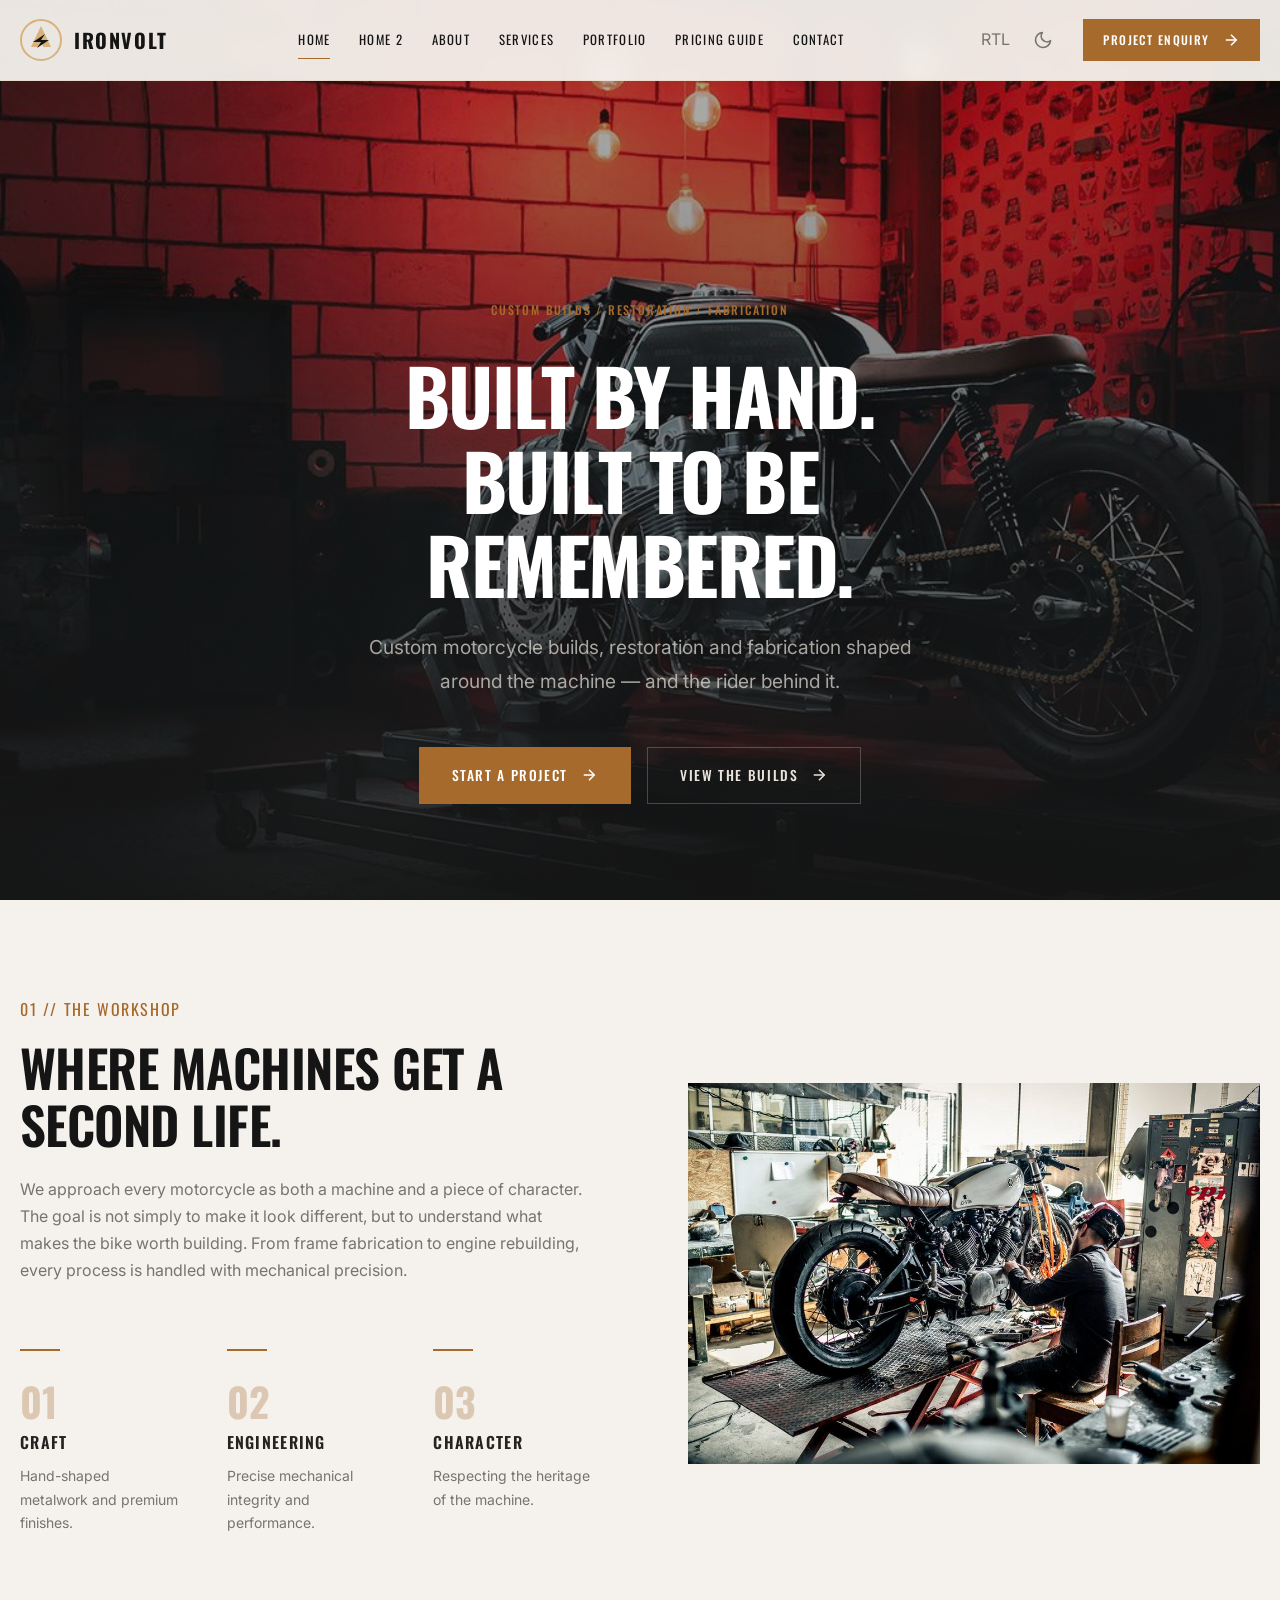
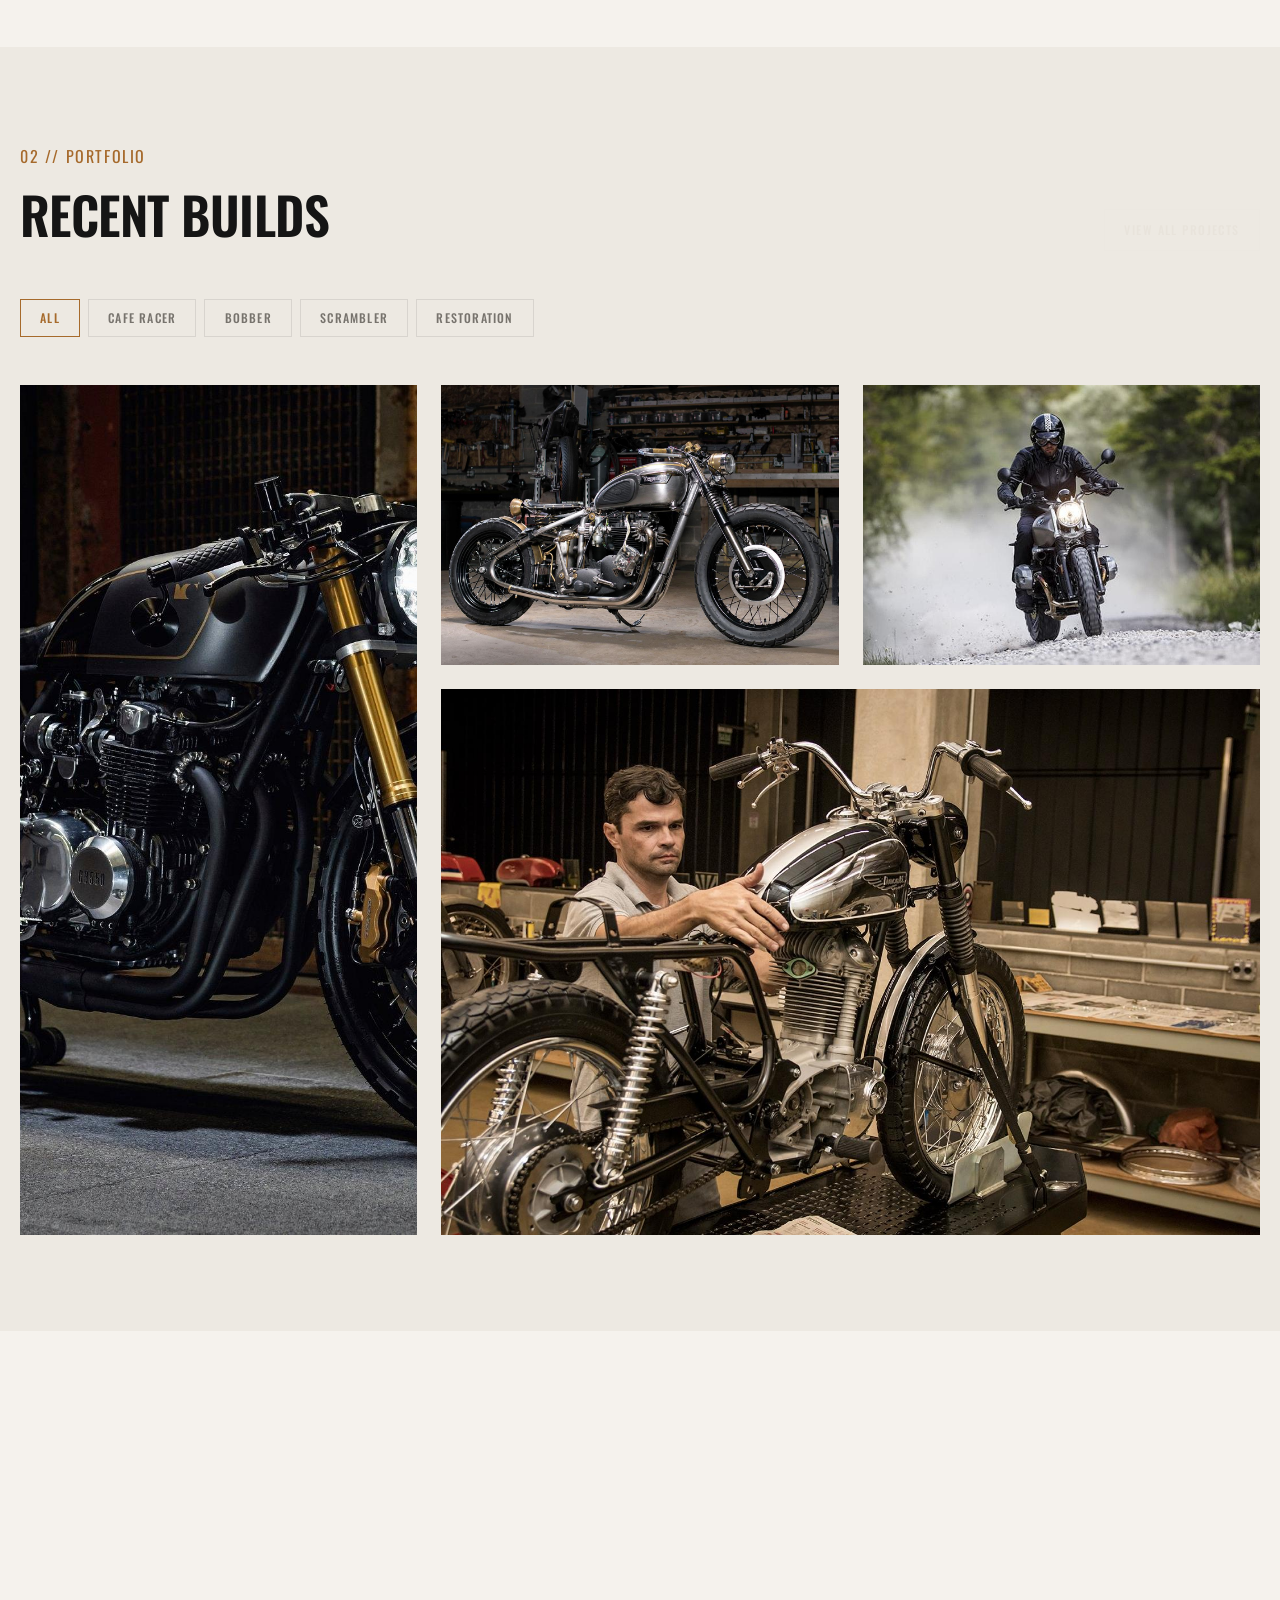
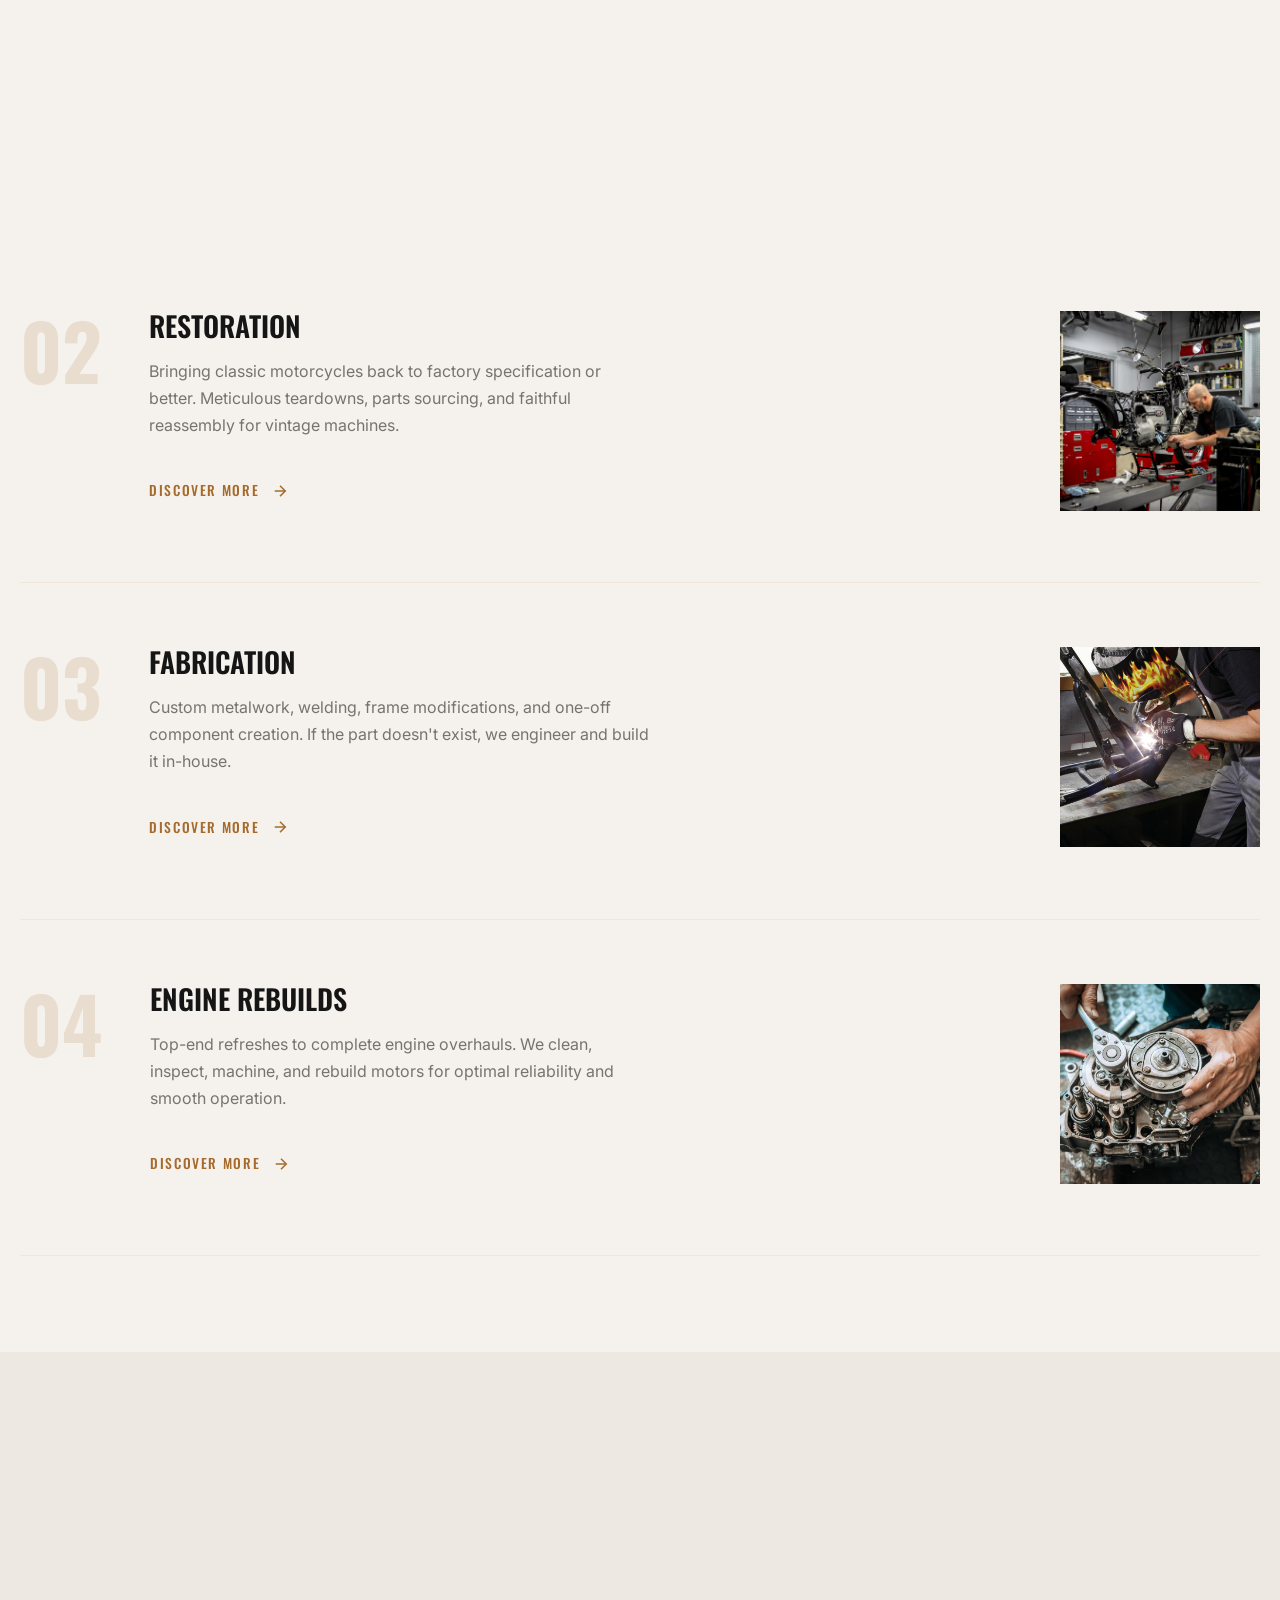
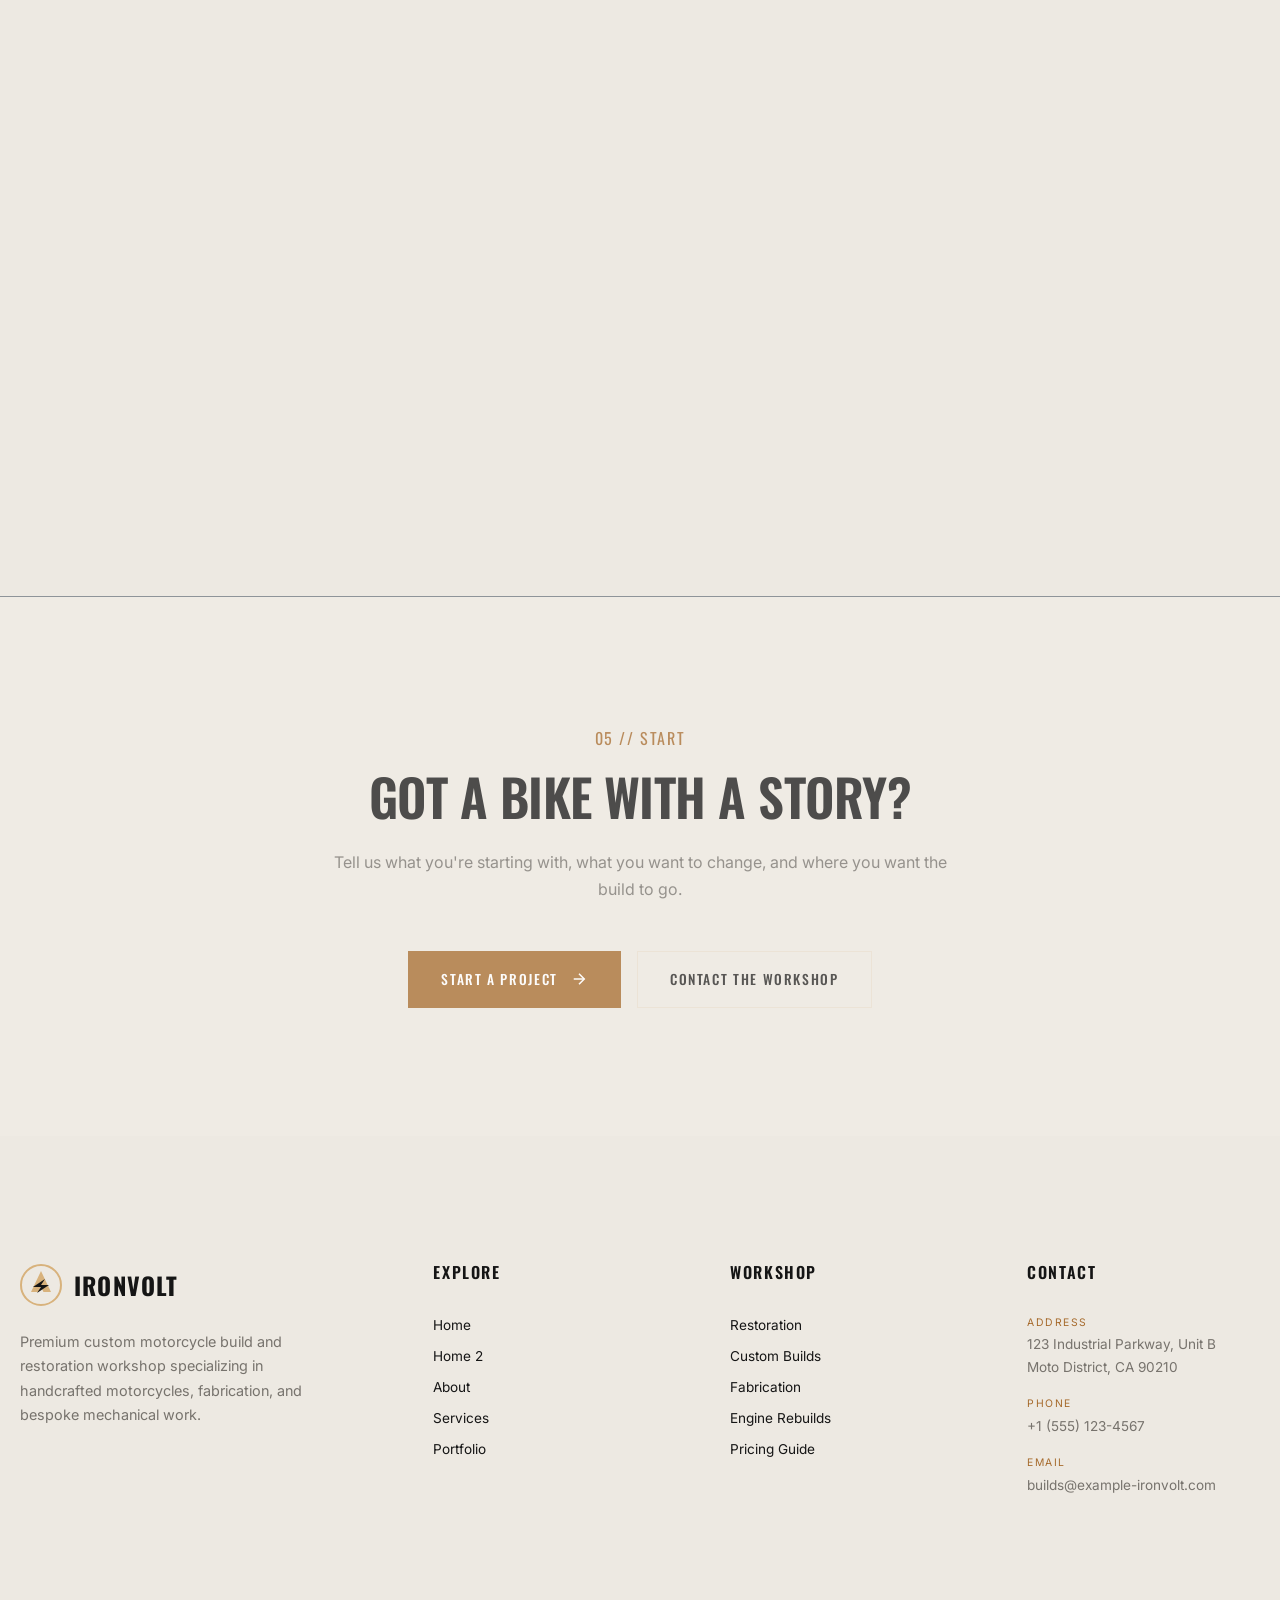
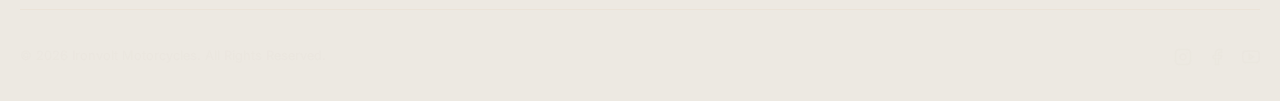
==== index.html @ 7b5ea41d "commit" ====
<!DOCTYPE html>
<html lang="en" dir="ltr" data-theme="light">

<head>
  <meta charset="UTF-8">
  <meta name="viewport" content="width=device-width, initial-scale=1.0">
  <title>Custom Motorcycle Builds & Restoration | Ironvolt</title>
  <link rel="icon" type="image/svg+xml" href="favicon.svg">
  <meta name="description"
    content="Ironvolt Motorcycles is a premium custom motorcycle build and restoration workshop specializing in handcrafted motorcycles, fabrication, and bespoke mechanical work.">

  <!-- Open Graph / Social -->
  <meta property="og:type" content="website">
  <meta property="og:title" content="Custom Motorcycle Builds & Restoration | Ironvolt">
  <meta property="og:description"
    content="Premium custom motorcycle build and restoration workshop. Built by hand. Built to be remembered.">
  <meta property="og:image" content="assets/images/hero-motorcycle.jpg">
  <link rel="canonical" href="https://example-ironvolt.com/">

  <!-- Fonts -->
  <link rel="preconnect" href="https://fonts.googleapis.com">
  <link rel="preconnect" href="https://fonts.gstatic.com" crossorigin>
  <link
    href="https://fonts.googleapis.com/css2?family=Inter:wght@400;500;600&family=Oswald:wght@400;500;600;700&display=swap"
    rel="stylesheet">

  <!-- Bootstrap 5 Grid/Utils only -->
  <link href="https://cdn.jsdelivr.net/npm/bootstrap@5.3.0/dist/css/bootstrap.min.css" rel="stylesheet">

  <!-- Custom CSS -->
  <link rel="stylesheet" href="assets/css/style.css">
</head>

<body>
  <!-- Skip Link -->
  <a href="#main-content" class="iv-skip-link">Skip to content</a>

  <!-- ============================================ -->
  <!-- HEADER / NAVBAR                              -->
  <!-- ============================================ -->
  <header class="iv-header">
    <div class="iv-container">
      <div class="iv-header__inner">
        <!-- Logo -->
        <a href="index.html" class="iv-logo" aria-label="Ironvolt Motorcycles Home">
          <svg class="iv-logo__mark" viewBox="0 0 42 42" fill="none" xmlns="http://www.w3.org/2000/svg">
            <circle cx="21" cy="21" r="20" stroke="currentColor" stroke-width="2" />
            <path d="M21 7L31 28H23.5L21 23L18.5 28H11L21 7Z" fill="currentColor" />
            <path d="M25 15L21 21H29L17 29L21 23H13L25 15Z" fill="var(--color-primary)" />
          </svg>
          <div class="iv-logo__text">
            <span class="iv-logo__name">Ironvolt</span>
          </div>
        </a>

        <!-- Desktop Nav -->
        <nav class="iv-nav" aria-label="Main Navigation">
          <a href="index.html" class="iv-nav__link active">Home</a>
          <a href="home-2.html" class="iv-nav__link">Home 2</a>
          <a href="about.html" class="iv-nav__link">About</a>
          <a href="services.html" class="iv-nav__link">Services</a>
          <a href="portfolio.html" class="iv-nav__link">Portfolio</a>
          <a href="pricing-guide.html" class="iv-nav__link">Pricing Guide</a>
          <a href="contact.html" class="iv-nav__link">Contact</a>
        </nav>

        <!-- Actions -->
        <div class="iv-header__actions">
          <button class="iv-header__action-btn js-rtl-toggle" aria-label="Toggle RTL">
            <svg xmlns="http://www.w3.org/2000/svg" width="20" height="20" viewBox="0 0 24 24" fill="none"
              stroke="currentColor" stroke-width="2" stroke-linecap="round" stroke-linejoin="round">
              <path d="M3 12h18" />
              <path d="M3 12l6-6" />
              <path d="M3 12l6 6" />
            </svg>
          </button>
          <button class="iv-header__action-btn js-theme-toggle" aria-label="Toggle Theme"></button>
          <div class="iv-header__cta">
            <a href="enquiry.html" class="iv-btn iv-btn--primary iv-btn--sm">
              Project Enquiry
              <svg class="iv-arrow" xmlns="http://www.w3.org/2000/svg" viewBox="0 0 24 24" fill="none"
                stroke="currentColor" stroke-width="2">
                <line x1="5" y1="12" x2="19" y2="12"></line>
                <polyline points="12 5 19 12 12 19"></polyline>
              </svg>
            </a>
          </div>
        </div>

        <!-- Hamburger -->
        <button class="iv-hamburger" aria-label="Toggle Mobile Menu" aria-expanded="false">
          <span class="iv-hamburger__lines">
            <span class="iv-hamburger__line"></span>
            <span class="iv-hamburger__line"></span>
            <span class="iv-hamburger__line"></span>
          </span>
        </button>
      </div>
    </div>
  </header>

  <!-- Mobile Nav Drawer -->
  <div class="iv-mobile-nav"><button class="iv-mobile-nav__close js-mobile-close" aria-label="Close Menu"><svg
        xmlns="http://www.w3.org/2000/svg" width="32" height="32" viewBox="0 0 24 24" fill="none" stroke="currentColor"
        stroke-width="2" stroke-linecap="round" stroke-linejoin="round">
        <line x1="18" y1="6" x2="6" y2="18"></line>
        <line x1="6" y1="6" x2="18" y2="18"></line>
      </svg></button>
    <a href="index.html" class="iv-mobile-nav__link active">Home</a>
    <a href="home-2.html" class="iv-mobile-nav__link">Home 2</a>
    <a href="about.html" class="iv-mobile-nav__link">About</a>
    <a href="services.html" class="iv-mobile-nav__link">Services</a>
    <a href="portfolio.html" class="iv-mobile-nav__link">Portfolio</a>
    <a href="pricing-guide.html" class="iv-mobile-nav__link">Pricing Guide</a>
    <a href="contact.html" class="iv-mobile-nav__link">Contact</a>

    <div class="iv-mobile-nav__cta">
      <a href="enquiry.html" class="iv-btn iv-btn--primary" style="width: 100%; justify-content: center;">
        Project Enquiry
      </a>
    </div>

    <div class="iv-mobile-nav__controls">
      <button class="iv-mobile-nav__toggle js-theme-toggle">Dark Mode</button>
      <button class="iv-mobile-nav__toggle js-rtl-toggle">RTL Mode</button>
    </div>
  </div>
  <div class="iv-mobile-overlay"></div>



  <main id="main-content">

    <!-- ============================================ -->
    <!-- SECTION 01 — HERO                            -->
    <!-- ============================================ -->
    <section class="iv-hero">
      <div class="iv-hero__bg">
        <img src="assets/images/home1-hero.jpg" alt="Custom cafe racer motorcycle in dark workshop" loading="eager"
          width="1920" height="1080">
      </div>
      <div class="iv-hero__overlay"></div>

      <div class="iv-container">
        <div class="iv-hero__content iv-reveal iv-reveal--left">
          <span class="label iv-hero__label">Custom Builds / Restoration / Fabrication</span>
          <h1 class="iv-hero__title">BUILT BY HAND.<br>BUILT TO BE REMEMBERED.</h1>
          <p class="iv-hero__subtitle">Custom motorcycle builds, restoration and fabrication shaped around the machine —
            and the rider behind it.</p>

          <div class="iv-hero__actions">
            <a href="enquiry.html" class="iv-btn iv-btn--primary ">
              Start A Project
              <svg class="iv-arrow" xmlns="http://www.w3.org/2000/svg" viewBox="0 0 24 24" fill="none"
                stroke="currentColor" stroke-width="2">
                <line x1="5" y1="12" x2="19" y2="12"></line>
                <polyline points="12 5 19 12 12 19"></polyline>
              </svg>
            </a>
            <a href="portfolio.html" class="iv-btn iv-btn--light">
              View The Builds
              <svg class="iv-arrow" xmlns="http://www.w3.org/2000/svg" viewBox="0 0 24 24" fill="none"
                stroke="currentColor" stroke-width="2">
                <line x1="5" y1="12" x2="19" y2="12"></line>
                <polyline points="12 5 19 12 12 19"></polyline>
              </svg>
            </a>
          </div>
        </div>
      </div>
    </section>

    <!-- ============================================ -->
    <!-- SECTION 02 — THE WORKSHOP                    -->
    <!-- ============================================ -->
    <section class="iv-section">
      <div class="iv-container">
        <div class="iv-split">
          <div class="iv-reveal iv-reveal--left">
            <div class="section-number mb-3">01 // THE WORKSHOP</div>
            <h2 class="mb-4">WHERE MACHINES GET A SECOND LIFE.</h2>
            <p>We approach every motorcycle as both a machine and a piece of character. The goal is not simply to make
              it look different, but to understand what makes the bike worth building. From frame fabrication to engine
              rebuilding, every process is handled with mechanical precision.</p>

            <div class="iv-workshop__principles">
              <div class="iv-principle">
                <div class="iv-principle__number">01</div>
                <div class="iv-principle__title">CRAFT</div>
                <p class="small">Hand-shaped metalwork and premium finishes.</p>
              </div>
              <div class="iv-principle">
                <div class="iv-principle__number">02</div>
                <div class="iv-principle__title">ENGINEERING</div>
                <p class="small">Precise mechanical integrity and performance.</p>
              </div>
              <div class="iv-principle">
                <div class="iv-principle__number">03</div>
                <div class="iv-principle__title">CHARACTER</div>
                <p class="small">Respecting the heritage of the machine.</p>
              </div>
            </div>
          </div>
          <div class="iv-reveal iv-reveal--right">
            <img src="assets/images/workshop.jpg" alt="Mechanic working on motorcycle in workshop" width="800"
              height="600" loading="lazy">
          </div>
        </div>
      </div>
    </section>

    <!-- ============================================ -->
    <!-- SECTION 03 — CUSTOM BUILD GALLERY            -->
    <!-- ============================================ -->
    <section class="iv-section iv-section--dark">
      <div class="iv-container">
        <div class="d-flex justify-content-between align-items-end mb-5 flex-wrap gap-4">
          <div class="iv-reveal">
            <div class="section-number mb-3">02 // PORTFOLIO</div>
            <h2>RECENT BUILDS</h2>
          </div>
          <div class="iv-reveal">
            <a href="portfolio.html" class="iv-btn iv-btn--light iv-btn--sm">View All Projects</a>
          </div>
        </div>

        <div class="iv-gallery__filters iv-reveal iv-reveal--d1">
          <button class="iv-gallery__filter active" data-filter="all">ALL</button>
          <button class="iv-gallery__filter" data-filter="cafe-racer">CAFE RACER</button>
          <button class="iv-gallery__filter" data-filter="bobber">BOBBER</button>
          <button class="iv-gallery__filter" data-filter="scrambler">SCRAMBLER</button>
          <button class="iv-gallery__filter" data-filter="restoration">RESTORATION</button>
        </div>

        <div class="iv-gallery__grid">
          <!-- Featured Item -->
          <div class="iv-gallery__item iv-reveal iv-reveal--d2" data-category="cafe-racer">
            <img class="iv-gallery__item-img" src="assets/images/build1.jpg" alt="Custom Cafe Racer Build"
              loading="lazy" width="800" height="1000">
            <div class="iv-gallery__item-overlay">
              <span class="iv-gallery__item-category">CAFE RACER</span>
              <h3 class="iv-gallery__item-title">THE NIGHT SHIFT</h3>
              <div class="iv-gallery__item-meta">
                <span>Custom Build</span>
                <span>&bull;</span>
                <span>Sample Project</span>
              </div>
              <a href="portfolio.html" class="iv-gallery__item-link">
                VIEW BUILD
                <svg xmlns="http://www.w3.org/2000/svg" viewBox="0 0 24 24" fill="none" stroke="currentColor"
                  stroke-width="2">
                  <line x1="5" y1="12" x2="19" y2="12"></line>
                  <polyline points="12 5 19 12 12 19"></polyline>
                </svg>
              </a>
            </div>
            <div class="iv-gallery__item-border"></div>
          </div>

          <!-- Item -->
          <div class="iv-gallery__item iv-reveal iv-reveal--d3" data-category="restoration">
            <img class="iv-gallery__item-img" src="assets/images/build2.jpg" alt="Vintage Restoration" loading="lazy"
              width="600" height="400">
            <div class="iv-gallery__item-overlay">
              <span class="iv-gallery__item-category">RESTORATION</span>
              <h3 class="iv-gallery__item-title">FACTORY SPEC</h3>
              <a href="portfolio.html" class="iv-gallery__item-link">
                VIEW BUILD
                <svg xmlns="http://www.w3.org/2000/svg" viewBox="0 0 24 24" fill="none" stroke="currentColor"
                  stroke-width="2">
                  <line x1="5" y1="12" x2="19" y2="12"></line>
                  <polyline points="12 5 19 12 12 19"></polyline>
                </svg>
              </a>
            </div>
            <div class="iv-gallery__item-border"></div>
          </div>

          <!-- Item (Placeholder image) -->
          <div class="iv-gallery__item iv-reveal iv-reveal--d4" data-category="bobber">
            <img class="iv-gallery__item-img" src="assets/images/build3.jpg" alt="Bobber Build" loading="lazy"
              width="600" height="400">
            <div class="iv-gallery__item-overlay">
              <span class="iv-gallery__item-category">BOBBER</span>
              <h3 class="iv-gallery__item-title">IRON CLAD</h3>
              <a href="portfolio.html" class="iv-gallery__item-link">
                VIEW BUILD
                <svg xmlns="http://www.w3.org/2000/svg" viewBox="0 0 24 24" fill="none" stroke="currentColor"
                  stroke-width="2">
                  <line x1="5" y1="12" x2="19" y2="12"></line>
                  <polyline points="12 5 19 12 12 19"></polyline>
                </svg>
              </a>
            </div>
            <div class="iv-gallery__item-border"></div>
          </div>

          <!-- Wide Item (Placeholder image) -->
          <div class="iv-gallery__item iv-reveal iv-reveal--d2" data-category="scrambler">
            <img class="iv-gallery__item-img" src="assets/images/build4.jpg" alt="Scrambler Build" loading="lazy"
              width="1200" height="400">
            <div class="iv-gallery__item-overlay">
              <span class="iv-gallery__item-category">SCRAMBLER</span>
              <h3 class="iv-gallery__item-title">DIRT TRACKER</h3>
              <div class="iv-gallery__item-meta">
                <span>Fabrication</span>
                <span>&bull;</span>
                <span>Sample Project</span>
              </div>
              <a href="portfolio.html" class="iv-gallery__item-link">
                VIEW BUILD
                <svg xmlns="http://www.w3.org/2000/svg" viewBox="0 0 24 24" fill="none" stroke="currentColor"
                  stroke-width="2">
                  <line x1="5" y1="12" x2="19" y2="12"></line>
                  <polyline points="12 5 19 12 12 19"></polyline>
                </svg>
              </a>
            </div>
            <div class="iv-gallery__item-border"></div>
          </div>
        </div>
      </div>
    </section>

    <!-- ============================================ -->
    <!-- SECTION 04 — WHAT WE BUILD                   -->
    <!-- ============================================ -->
    <section class="iv-section">
      <div class="iv-container">
        <div class="text-center mb-5 iv-reveal">
          <div class="section-number mb-3">03 // SERVICES</div>
          <h2>THE EXPERTISE</h2>
        </div>

        <div class="iv-services__grid">

          <!-- Service 1 -->
          <div class="iv-service-card iv-reveal iv-reveal--left">
            <div class="iv-service-card__number">01</div>
            <div class="iv-service-card__content">
              <h3 class="iv-service-card__title">CUSTOM BUILDS</h3>
              <p class="iv-service-card__desc">Complete bespoke motorcycle design and assembly. From bare frame to final
                finish, we construct machines that reflect individual character and uncompromising performance.</p>
              <a href="#" class="iv-btn iv-btn--ghost">
                Discover More
                <svg class="iv-arrow" xmlns="http://www.w3.org/2000/svg" viewBox="0 0 24 24" fill="none"
                  stroke="currentColor" stroke-width="2">
                  <line x1="5" y1="12" x2="19" y2="12"></line>
                  <polyline points="12 5 19 12 12 19"></polyline>
                </svg>
              </a>
            </div>
            <img class="iv-service-card__img" src="assets/images/expertise1.jpg" alt="Custom Builds" loading="lazy">
          </div>

          <!-- Service 2 -->
          <div class="iv-service-card iv-reveal iv-reveal--right">
            <div class="iv-service-card__number">02</div>
            <div class="iv-service-card__content">
              <h3 class="iv-service-card__title">RESTORATION</h3>
              <p class="iv-service-card__desc">Bringing classic motorcycles back to factory specification or better.
                Meticulous teardowns, parts sourcing, and faithful reassembly for vintage machines.</p>
              <a href="#" class="iv-btn iv-btn--ghost">
                Discover More
                <svg class="iv-arrow" xmlns="http://www.w3.org/2000/svg" viewBox="0 0 24 24" fill="none"
                  stroke="currentColor" stroke-width="2">
                  <line x1="5" y1="12" x2="19" y2="12"></line>
                  <polyline points="12 5 19 12 12 19"></polyline>
                </svg>
              </a>
            </div>
            <img class="iv-service-card__img" src="assets/images/expertise2.jpg" alt="Restoration" loading="lazy">
          </div>

          <!-- Service 3 -->
          <div class="iv-service-card iv-reveal iv-reveal--left">
            <div class="iv-service-card__number">03</div>
            <div class="iv-service-card__content">
              <h3 class="iv-service-card__title">FABRICATION</h3>
              <p class="iv-service-card__desc">Custom metalwork, welding, frame modifications, and one-off component
                creation. If the part doesn't exist, we engineer and build it in-house.</p>
              <a href="#" class="iv-btn iv-btn--ghost">
                Discover More
                <svg class="iv-arrow" xmlns="http://www.w3.org/2000/svg" viewBox="0 0 24 24" fill="none"
                  stroke="currentColor" stroke-width="2">
                  <line x1="5" y1="12" x2="19" y2="12"></line>
                  <polyline points="12 5 19 12 12 19"></polyline>
                </svg>
              </a>
            </div>
            <img class="iv-service-card__img" src="assets/images/expertise3.jpg" alt="Fabrication" loading="lazy">
          </div>

          <!-- Service 4 (Placeholder image) -->
          <div class="iv-service-card iv-reveal iv-reveal--right">
            <div class="iv-service-card__number">04</div>
            <div class="iv-service-card__content">
              <h3 class="iv-service-card__title">ENGINE REBUILDS</h3>
              <p class="iv-service-card__desc">Top-end refreshes to complete engine overhauls. We clean, inspect,
                machine, and rebuild motors for optimal reliability and smooth operation.</p>
              <a href="#" class="iv-btn iv-btn--ghost">
                Discover More
                <svg class="iv-arrow" xmlns="http://www.w3.org/2000/svg" viewBox="0 0 24 24" fill="none"
                  stroke="currentColor" stroke-width="2">
                  <line x1="5" y1="12" x2="19" y2="12"></line>
                  <polyline points="12 5 19 12 12 19"></polyline>
                </svg>
              </a>
            </div>
            <img class="iv-service-card__img" src="assets/images/expertise4.jpg" alt="Engine Rebuilds" loading="lazy">
          </div>

        </div>
      </div>
    </section>

    <!-- ============================================ -->
    <!-- SECTION 05 — ENGINEERING DETAIL              -->
    <!-- ============================================ -->
    <section class="iv-section iv-section--dark">
      <div class="iv-container">
        <div class="iv-split align-items-end mb-5">
          <div class="iv-reveal">
            <div class="section-number mb-3">04 // PRECISION</div>
            <h2>THE DETAILS ARE<br>THE BUILD.</h2>
          </div>
          <div class="iv-reveal pb-3">
            <p class="mb-0">A motorcycle is the sum of its mechanical parts. We focus on the microscopic details—the
              weld beads, the wiring routing, the brushed finishes—because they define the quality of the machine.</p>
          </div>
        </div>

        <div class="iv-engineering__grid">
          <div class="iv-engineering__item iv-reveal iv-reveal--d1">
            <img src="assets/images/precision1.jpg" alt="Frame Welding" loading="lazy">
            <div class="iv-engineering__label">FRAME</div>
          </div>
          <!-- Placeholder images for details -->
          <div class="iv-engineering__item iv-reveal iv-reveal--d2">
            <img src="assets/images/precision2.jpg" alt="Engine block" loading="lazy">
            <div class="iv-engineering__label">ENGINE</div>
          </div>
          <div class="iv-engineering__item iv-reveal iv-reveal--d3">
            <img src="assets/images/precision3.jpg" alt="Exhaust system" loading="lazy">
            <div class="iv-engineering__label">EXHAUST</div>
          </div>
          <div class="iv-engineering__item iv-reveal iv-reveal--d4">
            <img src="assets/images/precision4.jpg" alt="Electrical wiring" loading="lazy">
            <div class="iv-engineering__label">ELECTRICAL</div>
          </div>
          <div class="iv-engineering__item iv-reveal iv-reveal--d5">
            <img src="assets/images/precision5.jpg" alt="Leather seat finish" loading="lazy">
            <div class="iv-engineering__label">FINISH</div>
          </div>
        </div>
      </div>
    </section>

    <!-- ============================================ -->
    <!-- SECTION 06 — PROJECT ENQUIRY CTA             -->
    <!-- ============================================ -->
    <section class="iv-cta iv-section--dark border-top border-secondary opacity-75">
      <div class="iv-container">
        <div class="iv-reveal iv-reveal--scale">
          <div class="section-number mb-3">05 // START</div>
          <h2>GOT A BIKE WITH A STORY?</h2>
          <p>Tell us what you're starting with, what you want to change, and where you want the build to go.</p>

          <div class="iv-cta__actions mt-5">
            <a href="enquiry.html" class="iv-btn iv-btn--primary ">
              Start A Project
              <svg class="iv-arrow" xmlns="http://www.w3.org/2000/svg" viewBox="0 0 24 24" fill="none"
                stroke="currentColor" stroke-width="2">
                <line x1="5" y1="12" x2="19" y2="12"></line>
                <polyline points="12 5 19 12 12 19"></polyline>
              </svg>
            </a>
            <a href="contact.html" class="iv-btn iv-btn--outline">Contact The Workshop</a>
          </div>
        </div>
      </div>
    </section>

  </main>

  <!-- ============================================ -->
  <!-- FOOTER                                       -->
  <!-- ============================================ -->
  <footer class="iv-footer">
    <div class="iv-container">
      <div class="iv-footer__grid">

        <div>
          <a href="index.html" class="iv-logo mb-4" aria-label="Ironvolt Motorcycles Home"
            style="display: flex; align-items: center; gap: 0.75rem;">
            <svg class="iv-logo__mark" viewBox="0 0 42 42" fill="none" xmlns="http://www.w3.org/2000/svg">
              <circle cx="21" cy="21" r="20" stroke="currentColor" stroke-width="2" />
              <path d="M21 7L31 28H23.5L21 23L18.5 28H11L21 7Z" fill="currentColor" />
              <path d="M25 15L21 21H29L17 29L21 23H13L25 15Z" fill="var(--color-primary)" />
            </svg>
            <div class="iv-logo__text" style="text-align: left;">
              <span class="iv-footer__brand-name"
                style="margin-bottom: 0; line-height: 1; display: block;">IRONVOLT</span>
            </div>
          </a>
          <p class="iv-footer__brand-text">Premium custom motorcycle build and restoration workshop specializing in
            handcrafted motorcycles, fabrication, and bespoke mechanical work.</p>
        </div>

        <div>
          <h4 class="iv-footer__heading">EXPLORE</h4>
          <div class="iv-footer__links">
            <a href="index.html" class="iv-footer__link">Home</a>
            <a href="home-2.html" class="iv-footer__link">Home 2</a>
            <a href="about.html" class="iv-footer__link">About</a>
            <a href="services.html" class="iv-footer__link">Services</a>
            <a href="portfolio.html" class="iv-footer__link">Portfolio</a>
          </div>
        </div>

        <div>
          <h4 class="iv-footer__heading">WORKSHOP</h4>
          <div class="iv-footer__links">
            <a href="services.html#restoration" class="iv-footer__link">Restoration</a>
            <a href="services.html#custom" class="iv-footer__link">Custom Builds</a>
            <a href="services.html#fabrication" class="iv-footer__link">Fabrication</a>
            <a href="services.html#engine" class="iv-footer__link">Engine Rebuilds</a>
            <a href="pricing-guide.html" class="iv-footer__link">Pricing Guide</a>
          </div>
        </div>

        <div>
          <h4 class="iv-footer__heading">CONTACT</h4>
          <div class="iv-footer__contact-item">
            <div class="iv-footer__contact-label">Address</div>
            <div class="iv-footer__contact-value">123 Industrial Parkway, Unit B<br>Moto District, CA 90210</div>
          </div>
          <div class="iv-footer__contact-item">
            <div class="iv-footer__contact-label">Phone</div>
            <div class="iv-footer__contact-value">+1 (555) 123-4567</div>
          </div>
          <div class="iv-footer__contact-item">
            <div class="iv-footer__contact-label">Email</div>
            <div class="iv-footer__contact-value">builds@example-ironvolt.com</div>
          </div>
        </div>

      </div>

      <div class="iv-footer__bottom">
        <div class="iv-footer__copyright">
          &copy; 2026 Ironvolt Motorcycles. All Rights Reserved.
        </div>
        <div class="iv-footer__social">
          <a href="#" class="iv-footer__social-link" aria-label="Instagram">
            <svg xmlns="http://www.w3.org/2000/svg" viewBox="0 0 24 24" fill="none" stroke="currentColor"
              stroke-width="2" stroke-linecap="round" stroke-linejoin="round">
              <rect x="2" y="2" width="20" height="20" rx="5" ry="5"></rect>
              <path d="M16 11.37A4 4 0 1 1 12.63 8 4 4 0 0 1 16 11.37z"></path>
              <line x1="17.5" y1="6.5" x2="17.51" y2="6.5"></line>
            </svg>
          </a>
          <a href="#" class="iv-footer__social-link" aria-label="Facebook">
            <svg xmlns="http://www.w3.org/2000/svg" viewBox="0 0 24 24" fill="none" stroke="currentColor"
              stroke-width="2" stroke-linecap="round" stroke-linejoin="round">
              <path d="M18 2h-3a5 5 0 0 0-5 5v3H7v4h3v8h4v-8h3l1-4h-4V7a1 1 0 0 1 1-1h3z"></path>
            </svg>
          </a>
          <a href="#" class="iv-footer__social-link" aria-label="YouTube">
            <svg xmlns="http://www.w3.org/2000/svg" viewBox="0 0 24 24" fill="none" stroke="currentColor"
              stroke-width="2" stroke-linecap="round" stroke-linejoin="round">
              <path
                d="M22.54 6.42a2.78 2.78 0 0 0-1.94-2C18.88 4 12 4 12 4s-6.88 0-8.6.46a2.78 2.78 0 0 0-1.94 2A29 29 0 0 0 1 11.75a29 29 0 0 0 .46 5.33A2.78 2.78 0 0 0 3.4 19c1.72.46 8.6.46 8.6.46s6.88 0 8.6-.46a2.78 2.78 0 0 0 1.94-2 29 29 0 0 0 .46-5.25 29 29 0 0 0-.46-5.33z">
              </path>
              <polygon points="9.75 15.02 15.5 11.75 9.75 8.48 9.75 15.02"></polygon>
            </svg>
          </a>
        </div>
      </div>
    </div>
  </footer>

  <button class="iv-back-to-top" aria-label="Back to top">
    <svg xmlns="http://www.w3.org/2000/svg" viewBox="0 0 24 24" fill="none" stroke="currentColor" stroke-width="2">
      <polyline points="18 15 12 9 6 15"></polyline>
    </svg>
  </button>

  <script src="assets/js/main.js"></script>
</body>

</html>
---- assets/css/style.css ----
/* ============================================
   IRONVOLT MOTORCYCLES — DESIGN SYSTEM
   Custom Builds / Restoration / Fabrication
   ============================================ */

/* ----------------------------------------
   1. CSS VARIABLES
   ---------------------------------------- */
:root {
  /* Brand Colors */
  --color-primary: #151515;
  --color-secondary: #A66A2C;
  --color-accent: #D8B27C;
  --color-light: #E8E3DB;
  --color-text: #242321;
  --color-muted: #77736D;
  --color-dark-surface: #1E1E1C;
  --color-border: rgba(216, 178, 124, 0.18);
  --color-white: #ffffff;
  --color-black: #000000;

  /* Theme Colors (Light Mode defaults) */
  --bg-primary: #F5F2ED;
  --bg-secondary: #EDE9E2;
  --bg-card: #ffffff;
  --bg-dark-section: #151515;
  --bg-input: #ffffff;
  --text-primary: #242321;
  --text-secondary: #77736D;
  --text-on-dark: #E8E3DB;
  --text-heading: #151515;
  --border-color: rgba(216, 178, 124, 0.18);
  --border-subtle: rgba(36, 35, 33, 0.1);
  --shadow-sm: 0 1px 3px rgba(0, 0, 0, 0.06);
  --shadow-md: 0 4px 12px rgba(0, 0, 0, 0.08);
  --shadow-lg: 0 12px 40px rgba(0, 0, 0, 0.12);
  --overlay: rgba(21, 21, 21, 0.7);
  --overlay-heavy: rgba(21, 21, 21, 0.85);

  /* Typography */
  --font-heading: 'Oswald', sans-serif;
  --font-body: 'Inter', sans-serif;

  /* Spacing */
  --space-xs: 0.25rem;
  --space-sm: 0.5rem;
  --space-md: 1rem;
  --space-lg: 1.5rem;
  --space-xl: 2rem;
  --space-2xl: 3rem;
  --space-3xl: 4rem;
  --space-4xl: 6rem;
  --space-5xl: 8rem;

  /* Container */
  --container-max: 1320px;
  --container-padding: 20px;

  /* Transitions */
  --transition-fast: 0.2s cubic-bezier(0.4, 0, 0.2, 1);
  --transition-base: 0.3s cubic-bezier(0.4, 0, 0.2, 1);
  --transition-slow: 0.5s cubic-bezier(0.4, 0, 0.2, 1);
  --transition-mechanical: 0.6s cubic-bezier(0.16, 1, 0.3, 1);

  /* Border Radius */
  --radius-sm: 2px;
  --radius-md: 4px;
  --radius-lg: 6px;

  /* Z-Index */
  --z-dropdown: 100;
  --z-sticky: 200;
  --z-modal-backdrop: 900;
  --z-modal: 1000;
  --z-toast: 1100;
}

/* ----------------------------------------
   Dark Mode Variables
   ---------------------------------------- */
[data-theme="dark"] {
  --bg-primary: #111110;
  --bg-secondary: #1A1A18;
  --bg-card: #1E1E1C;
  --bg-dark-section: #0A0A09;
  --bg-input: #1E1E1C;
  --text-primary: #E8E3DB;
  --text-secondary: #9E9A93;
  --text-on-dark: #E8E3DB;
  --text-heading: #F5F2ED;
  --border-color: rgba(216, 178, 124, 0.15);
  --border-subtle: rgba(232, 227, 219, 0.08);
  --shadow-sm: 0 1px 3px rgba(0, 0, 0, 0.2);
  --shadow-md: 0 4px 12px rgba(0, 0, 0, 0.3);
  --shadow-lg: 0 12px 40px rgba(0, 0, 0, 0.4);
  --overlay: rgba(10, 10, 9, 0.8);
  --overlay-heavy: rgba(10, 10, 9, 0.92);
}

/* ----------------------------------------
   2. RESET & BASE
   ---------------------------------------- */
*,
*::before,
*::after {
  box-sizing: border-box;
  margin: 0;
  padding: 0;
}

html {
  scroll-behavior: smooth;
  -webkit-text-size-adjust: 100%;
  -moz-text-size-adjust: 100%;
  text-size-adjust: 100%;
}

body {
  font-family: var(--font-body);
  font-size: 1rem;
  line-height: 1.7;
  color: var(--text-primary);
  background-color: var(--bg-primary);
  -webkit-font-smoothing: antialiased;
  -moz-osx-font-smoothing: grayscale;
  overflow-x: hidden;
  transition: background-color var(--transition-base), color var(--transition-base);
}

body.no-scroll {
  overflow: hidden;
}

img {
  max-width: 100%;
  height: auto;
  display: block;
}

a {
  color: inherit;
  text-decoration: none;
  transition: color var(--transition-fast);
}

button {
  font-family: inherit;
  cursor: pointer;
  border: none;
  background: none;
  font-size: inherit;
}

ul,
ol {
  list-style: none;
}

input,
textarea,
select {
  font-family: inherit;
  font-size: inherit;
}

/* ----------------------------------------
   3. TYPOGRAPHY
   ---------------------------------------- */
h1,
h2,
h3,
h4,
h5,
h6 {
  font-family: var(--font-heading);
  font-weight: 600;
  line-height: 1.1;
  color: var(--text-heading);
  transition: color var(--transition-base);
}

h1 {
  font-size: clamp(2.5rem, 6vw, 5.5rem);
  font-weight: 700;
  letter-spacing: -0.02em;
  text-transform: uppercase;
}

h2 {
  font-size: clamp(2rem, 4vw, 3.5rem);
  font-weight: 600;
  letter-spacing: -0.01em;
  text-transform: uppercase;
}

h3 {
  font-size: clamp(1.25rem, 2.5vw, 1.75rem);
  font-weight: 600;
}

h4 {
  font-size: clamp(1.1rem, 2vw, 1.35rem);
  font-weight: 600;
}



p {
  color: var(--text-secondary);
  max-width: 65ch;
  transition: color var(--transition-base);
}

.label {
  font-family: var(--font-heading);
  font-size: 0.75rem;
  font-weight: 500;
  letter-spacing: 0.15em;
  text-transform: uppercase;
  color: var(--color-secondary);
}

.large-number {
  font-family: var(--font-heading);
  font-size: clamp(3rem, 8vw, 7rem);
  font-weight: 700;
  line-height: 1;
  color: var(--color-secondary);
  opacity: 0.2;
}

.section-number {
  font-family: var(--font-heading);
  font-size: 1rem;
  font-weight: 400;
  letter-spacing: 0.1em;
  color: var(--color-secondary);
}

/* ----------------------------------------
   4. GLOBAL LAYOUT
   ---------------------------------------- */
.iv-container {
  width: min(100% - 40px, var(--container-max));
  margin-inline: auto;
}

@media (max-width: 575px) {
  .iv-container {
    width: calc(100% - 32px);
  }
}

.iv-section {
  padding-block: var(--space-5xl);
  position: relative;
}

.iv-section--dark {
  background-color: var(--bg-secondary);
}

[data-theme="dark"] .iv-section--dark {
  background-color: var(--bg-secondary);
}

[data-theme="dark"] .iv-section--dark {
  background-color: var(--bg-secondary);
}

.iv-section--dark h2,
.iv-section--dark h3,
.iv-section--dark h4 {
  /* Inherit normal text heading color */
}

.iv-section--dark p {
  /* Inherit normal text primary/secondary color */
}

.iv-grid {
  display: grid;
  gap: var(--space-xl);
}

.iv-grid--2 {
  grid-template-columns: repeat(2, 1fr);
}

.iv-grid--3 {
  grid-template-columns: repeat(3, 1fr);
}

.iv-grid--4 {
  grid-template-columns: repeat(4, 1fr);
}

@media (max-width: 991px) {

  .iv-grid--3,
  .iv-grid--4 {
    grid-template-columns: repeat(2, 1fr);
  }
}

@media (max-width: 575px) {

  .iv-grid--2,
  .iv-grid--3,
  .iv-grid--4 {
    grid-template-columns: 1fr;
  }
}

.iv-split {
  display: grid;
  grid-template-columns: 1fr 1fr;
  gap: var(--space-4xl);
  align-items: center;
}

@media (max-width: 991px) {
  .iv-split {
    grid-template-columns: 1fr;
    gap: var(--space-2xl);
  }
}

.iv-divider {
  width: 60px;
  height: 2px;
  background: var(--color-secondary);
  margin-block: var(--space-lg);
}

/* ----------------------------------------
   5. BUTTONS
   ---------------------------------------- */
.iv-btn {
  display: inline-flex;
  align-items: center;
  gap: 0.75rem;
  font-family: var(--font-heading);
  font-size: 0.85rem;
  font-weight: 500;
  letter-spacing: 0.12em;
  text-transform: uppercase;
  padding: 1rem 2rem;
  border: 1px solid transparent;
  transition: all var(--transition-base);
  position: relative;
  overflow: hidden;
  white-space: nowrap;
}

.iv-btn svg {
  width: 18px;
  height: 18px;
  transition: transform var(--transition-base);
  flex-shrink: 0;
}

.iv-btn:hover svg {
  transform: translateX(4px);
}

[dir="rtl"] .iv-btn:hover svg {
  transform: translateX(-4px);
}

.iv-btn--primary {
  background: var(--color-secondary);
  color: var(--color-white);
  border-color: var(--color-secondary);
}

.iv-btn--primary:hover {
  background: #8E5A24;
  border-color: #8E5A24;
}

.iv-btn--outline {
  background: transparent;
  color: var(--text-primary);
  border-color: var(--border-color);
}

.iv-btn--outline:hover {
  border-color: var(--color-secondary);
  color: var(--color-secondary);
}

[data-theme="dark"] .iv-btn--outline {
  color: var(--text-on-dark);
  border-color: var(--border-color);
}

[data-theme="dark"] .iv-btn--outline:hover {
  border-color: var(--color-accent);
  color: var(--color-accent);
}

.iv-btn--ghost {
  background: transparent;
  color: var(--color-secondary);
  padding-inline: 0;
  border: none;
}

.iv-btn--ghost:hover {
  color: var(--color-accent);
}

.iv-btn--light {
  background: transparent;
  color: var(--text-on-dark);
  border-color: rgba(232, 227, 219, 0.25);
}

.iv-btn--light:hover {
  border-color: var(--color-accent);
  color: var(--color-accent);
}

.iv-btn--sm {
  padding: 0.6rem 1.2rem;
  font-size: 0.75rem;
}

.iv-arrow {
  display: inline-flex;
  width: 18px;
  height: 18px;
}

/* ----------------------------------------
   6. HEADER / NAVBAR
   ---------------------------------------- */
.iv-header {
  position: fixed;
  top: 0;
  inset-inline: 0;
  z-index: var(--z-sticky);
  background: rgba(245, 242, 237, 0.95);
  backdrop-filter: blur(12px);
  -webkit-backdrop-filter: blur(12px);
  border-bottom: 1px solid var(--border-color);
  transition: background var(--transition-base), box-shadow var(--transition-base);
}

[data-theme="dark"] .iv-header {
  background: rgba(21, 21, 21, 0.95);
}

.iv-header.scrolled {
  box-shadow: 0 2px 20px rgba(0, 0, 0, 0.3);
}

.iv-header__inner {
  display: flex;
  align-items: center;
  justify-content: space-between;
  height: 80px;
  flex-wrap: nowrap;
}

.iv-logo {
  display: flex;
  align-items: center;
  gap: 0.75rem;
  flex-shrink: 0;
}

.iv-logo__mark {
  width: 42px;
  height: 42px;
  color: var(--color-accent);
}

.iv-logo__text {
  display: flex;
  flex-direction: column;
  line-height: 1;
}

.iv-logo__name {
  font-family: var(--font-heading);
  font-size: 1.25rem;
  font-weight: 700;
  letter-spacing: 0.08em;
  text-transform: uppercase;
  color: var(--text-heading);
}

.iv-logo__desc {
  font-size: 0.6rem;
  letter-spacing: 0.2em;
  text-transform: uppercase;
  color: var(--color-secondary);
  margin-top: 2px;
}

.iv-nav {
  display: flex;
  align-items: center;
  gap: 0;
}

.iv-nav__link {
  font-family: var(--font-heading);
  font-size: 0.8rem;
  font-weight: 400;
  letter-spacing: 0.1em;
  text-transform: uppercase;
  color: var(--text-heading);
  padding: 0.5rem 0.9rem;
  position: relative;
  transition: color var(--transition-fast);
}

.iv-nav__link:hover, .iv-nav__link.active { color: var(--text-heading) !important; }

.iv-nav__link::after {
  content: '';
  position: absolute;
  bottom: 0;
  inset-inline-start: 0.9rem;
  width: 0;
  height: 1px;
  background: var(--color-secondary);
  transition: width var(--transition-base);
}

.iv-nav__link:hover, .iv-nav__link.active { color: var(--text-heading) !important; }

.iv-nav__link:hover::after,
.iv-nav__link.active::after {
  width: calc(100% - 1.8rem);
}

.iv-header__actions {
  display: flex;
  align-items: center;
  gap: 0.5rem;
}

.iv-header__action-btn {
  width: 40px;
  height: 40px;
  display: flex;
  align-items: center;
  justify-content: center;
  color: var(--text-secondary);
  border-radius: var(--radius-sm);
  transition: color var(--transition-fast), background var(--transition-fast);
}

.iv-header__action-btn:hover {
  color: var(--text-heading);
  background: var(--bg-card);
}

.iv-header__action-btn svg {
  width: 20px;
  height: 20px;
}

.iv-header__cta {
  margin-inline-start: 0.75rem;
}

.iv-hamburger {
  display: none;
  width: 40px;
  height: 40px;
  align-items: center;
  justify-content: center;
  color: var(--text-heading);
  position: relative;
  z-index: calc(var(--z-modal) + 1);
}

.iv-hamburger__lines {
  display: flex;
  flex-direction: column;
  gap: 5px;
  width: 22px;
}

.iv-hamburger__line {
  width: 100%;
  height: 2px;
  background: currentColor;
  transition: transform var(--transition-base), opacity var(--transition-fast);
  transform-origin: center;
}

.iv-hamburger.active .iv-hamburger__line:nth-child(1) {
  transform: translateY(7px) rotate(45deg);
}

.iv-hamburger.active .iv-hamburger__line:nth-child(2) {
  opacity: 0;
}

.iv-hamburger.active .iv-hamburger__line:nth-child(3) {
  transform: translateY(-7px) rotate(-45deg);
}

/* Mobile Navigation Drawer */
.iv-mobile-nav {
  position: fixed;
  top: 0;
  inset-inline-end: 0;
  width: min(400px, 100vw);
  height: 100vh;
  height: 100dvh;
  background: var(--bg-primary);
  border-inline-start: 1px solid var(--border-color);
  z-index: var(--z-modal);
  transform: translateX(100%);
  transition: transform var(--transition-mechanical);
  display: flex;
  flex-direction: column;
  padding: 100px var(--space-2xl) var(--space-2xl);
  overflow-y: auto;
}

[dir="rtl"] .iv-mobile-nav {
  transform: translateX(-100%);
}

.iv-mobile-nav.open {
  transform: translateX(0);
}

.iv-mobile-nav__link {
  display: block;
  font-family: var(--font-heading);
  font-size: 1.5rem;
  font-weight: 500;
  text-transform: uppercase;
  letter-spacing: 0.05em;
  color: var(--text-heading);
  padding: 0.75rem 0;
  border-bottom: 1px solid var(--border-color);
  transition: color var(--transition-fast), padding-inline-start var(--transition-base);
}

.iv-mobile-nav__link:hover { color: var(--text-heading) !important; padding-inline-start: 0.5rem; }

.iv-mobile-nav__controls {
  display: flex;
  gap: var(--space-md);
  margin-top: var(--space-2xl);
  padding-top: var(--space-xl);
  border-top: 1px solid rgba(216, 178, 124, 0.08);
}

.iv-mobile-nav__toggle {
  display: flex;
  align-items: center;
  gap: 0.5rem;
  font-size: 0.75rem;
  letter-spacing: 0.1em;
  text-transform: uppercase;
  color: rgba(232, 227, 219, 0.5);
  padding: 0.5rem 1rem;
  border: 1px solid rgba(216, 178, 124, 0.15);
  border-radius: var(--radius-sm);
  transition: all var(--transition-fast);
}

.iv-mobile-nav__toggle:hover {
  color: var(--color-white);
  border-color: var(--color-secondary);
}

.iv-mobile-nav__cta {
  margin-top: var(--space-xl);
}

.iv-mobile-overlay {
  position: fixed;
  inset: 0;
  background: rgba(0, 0, 0, 0.6);
  z-index: calc(var(--z-modal) - 1);
  opacity: 0;
  visibility: hidden;
  transition: opacity var(--transition-base), visibility var(--transition-base);
}

.iv-mobile-overlay.active {
  opacity: 1;
  visibility: visible;
}

/* Search Overlay */
.iv-search {
  position: fixed;
  top: 0;
  inset-inline: 0;
  background: rgba(21, 21, 21, 0.98);
  backdrop-filter: blur(20px);
  -webkit-backdrop-filter: blur(20px);
  z-index: var(--z-modal);
  padding: var(--space-2xl);
  transform: translateY(-100%);
  transition: transform var(--transition-mechanical);
}

.iv-search.open {
  transform: translateY(0);
}

.iv-search__inner {
  max-width: 700px;
  margin-inline: auto;
  padding-top: 60px;
}

.iv-search__input {
  width: 100%;
  background: transparent;
  border: none;
  border-bottom: 2px solid var(--color-secondary);
  font-family: var(--font-heading);
  font-size: clamp(1.5rem, 4vw, 2.5rem);
  color: var(--color-white);
  padding: var(--space-md) 0;
  outline: none;
  text-transform: uppercase;
  letter-spacing: 0.05em;
}

.iv-search__input::placeholder {
  color: rgba(232, 227, 219, 0.3);
}

.iv-search__results {
  margin-top: var(--space-xl);
}

.iv-search__result {
  display: flex;
  align-items: center;
  justify-content: space-between;
  padding: var(--space-md) 0;
  border-bottom: 1px solid rgba(216, 178, 124, 0.08);
  color: rgba(232, 227, 219, 0.7);
  transition: color var(--transition-fast);
}

.iv-search__result:hover {
  color: var(--color-white);
}

.iv-search__result-title {
  font-family: var(--font-heading);
  font-size: 1rem;
  text-transform: uppercase;
  letter-spacing: 0.05em;
}

.iv-search__result-cat {
  font-size: 0.75rem;
  color: var(--color-secondary);
  text-transform: uppercase;
  letter-spacing: 0.1em;
}

.iv-search__close {
  position: absolute;
  top: var(--space-xl);
  inset-inline-end: var(--space-xl);
  color: rgba(232, 227, 219, 0.5);
  width: 40px;
  height: 40px;
  display: flex;
  align-items: center;
  justify-content: center;
  transition: color var(--transition-fast);
}

.iv-search__close:hover {
  color: var(--color-white);
}

.iv-search__close svg {
  width: 24px;
  height: 24px;
}

@media (max-width: 1024px) {

  .iv-nav,
  .iv-header__actions .iv-header__action-btn,
  .iv-header__cta {
    display: none;
  }

  .iv-hamburger {
    display: flex;
  }
}

@media (max-width: 575px) {
  .iv-header__inner {
    height: 64px;
  }

  .iv-logo__mark {
    width: 34px;
    height: 34px;
  }

  .iv-logo__name {
    font-size: 1.1rem;
  }

  .iv-logo__desc {
    display: none;
  }
}

/* ----------------------------------------
   7. HERO SECTIONS
   ---------------------------------------- */
.iv-hero {
  position: relative;
  min-height: 100vh;
  display: flex;
  align-items: flex-end;
  padding-top: 80px;
  padding-bottom: var(--space-4xl);
  overflow: hidden;
}

.iv-hero__bg {
  position: absolute;
  inset: 0;
  z-index: 0;
}

.iv-hero__bg img {
  width: 100%;
  height: 100%;
  object-fit: cover;
}

.iv-hero__overlay {
  position: absolute;
  inset: 0;
  background: linear-gradient(to top,
      rgba(21, 21, 21, 0.95) 0%,
      rgba(21, 21, 21, 0.6) 40%,
      rgba(21, 21, 21, 0.3) 100%);
}

.iv-hero__content {
  position: relative;
  z-index: 1;
  max-width: 800px;
  margin: 0 auto;
  text-align: center;
  display: flex;
  flex-direction: column;
  align-items: center;
}

.iv-hero__label {
  display: inline-block;
  margin-bottom: var(--space-xl);
}

.iv-hero__title {
  color: var(--color-white);
  margin-bottom: var(--space-lg);
}

.iv-hero__subtitle {
  font-size: clamp(1rem, 1.5vw, 1.2rem);
  color: rgba(232, 227, 219, 0.7);
  max-width: 550px;
  margin-bottom: var(--space-2xl);
  line-height: 1.8;
  margin-left: auto;
  margin-right: auto;
}

.iv-hero__actions {
  display: flex;
  flex-wrap: wrap;
  gap: var(--space-md);
  justify-content: center;
}

/* Split Hero (Home 2) */
.iv-hero--split {
  display: grid;
  grid-template-columns: 1fr 1fr;
  min-height: 100vh;
  padding: 0;
}

.iv-hero--split .iv-hero__left {
  display: flex;
  flex-direction: column;
  justify-content: center;
  padding: calc(80px + var(--space-4xl)) var(--space-4xl) var(--space-4xl);
  background: var(--bg-dark-section);
}

.iv-hero--split .iv-hero__right {
  position: relative;
  overflow: hidden;
}

.iv-hero--split .iv-hero__right img {
  width: 100%;
  height: 100%;
  object-fit: cover;
}

.iv-hero__overlays {
  position: absolute;
  inset: 0;
  display: flex;
  flex-direction: column;
  justify-content: flex-end;
  padding: var(--space-2xl);
  background: linear-gradient(to top, rgba(21, 21, 21, 0.7), transparent 60%);
}

.iv-hero__overlay-tags {
  display: flex;
  flex-wrap: wrap;
  gap: var(--space-sm);
}

.iv-hero__overlay-tag {
  font-family: var(--font-heading);
  font-size: 0.65rem;
  letter-spacing: 0.2em;
  text-transform: uppercase;
  color: var(--color-accent);
  padding: 0.3rem 0.8rem;
  border: 1px solid rgba(216, 178, 124, 0.3);
}

@media (max-width: 991px) {
  .iv-hero--split {
    grid-template-columns: 1fr;
  }

  .iv-hero--split .iv-hero__left {
    padding: calc(80px + var(--space-2xl)) var(--space-xl) var(--space-2xl);
    min-height: 60vh;
  }

  .iv-hero--split .iv-hero__right {
    height: 50vh;
  }
}

/* Page Hero (inner pages) */
.iv-hero--page {
  min-height: unset;
  height: 85vh;
  align-items: flex-start;
  padding-top: calc(80px + var(--space-4xl));
  padding-bottom: var(--space-4xl);
  overflow: hidden;
}

.iv-hero--page .iv-hero__content {
  text-align: center;
  align-items: center;
  max-width: 700px;
  margin-inline: auto;
}

.iv-hero--page .iv-hero__subtitle {
  text-align: center;
  margin-left: auto;
  margin-right: auto;
}

/* ----------------------------------------
   8. SECTIONS — Workshop (Home S02)
   ---------------------------------------- */
.iv-workshop__principles {
  display: grid;
  grid-template-columns: repeat(3, 1fr);
  gap: var(--space-2xl);
  margin-top: var(--space-3xl);
}

.iv-principle {
  position: relative;
  padding-top: var(--space-xl);
}

.iv-principle::before {
  content: '';
  position: absolute;
  top: 0;
  inset-inline-start: 0;
  width: 40px;
  height: 2px;
  background: var(--color-secondary);
}

.iv-principle__number {
  font-family: var(--font-heading);
  font-size: 2.5rem;
  font-weight: 700;
  color: var(--color-secondary);
  opacity: 0.3;
  line-height: 1;
  margin-bottom: var(--space-sm);
}

.iv-principle__title {
  font-family: var(--font-heading);
  font-size: 1rem;
  font-weight: 600;
  text-transform: uppercase;
  letter-spacing: 0.08em;
  margin-bottom: var(--space-sm);
}

@media (max-width: 575px) {
  .iv-workshop__principles {
    grid-template-columns: 1fr;
  }
}

/* ----------------------------------------
   9. GALLERY — Masonry Portfolio
   ---------------------------------------- */
.iv-gallery__filters {
  display: flex;
  flex-wrap: wrap;
  gap: var(--space-sm);
  margin-bottom: var(--space-2xl);
}

.iv-gallery__filter {
  font-family: var(--font-heading);
  font-size: 0.75rem;
  font-weight: 500;
  letter-spacing: 0.1em;
  text-transform: uppercase;
  color: var(--text-secondary);
  padding: 0.5rem 1.2rem;
  border: 1px solid var(--border-subtle);
  transition: all var(--transition-fast);
  background: transparent;
}

.iv-gallery__filter:hover,
.iv-gallery__filter.active {
  color: var(--color-secondary);
  border-color: var(--color-secondary);
}

.iv-gallery__grid {
  display: grid;
  grid-template-columns: repeat(3, 1fr);
  gap: var(--space-lg);
}

.iv-gallery__item {
  position: relative;
  overflow: hidden;
  cursor: pointer;
}

.iv-gallery__item:nth-child(1) {
  grid-row: span 2;
}

.iv-gallery__item:nth-child(4) {
  grid-column: span 2;
}

.iv-gallery__item-img {
  width: 100%;
  height: 100%;
  min-height: 280px;
  object-fit: cover;
  transition: transform var(--transition-slow);
}

.iv-gallery__item:hover .iv-gallery__item-img {
  transform: scale(1.05);
}

.iv-gallery__item-overlay {
  position: absolute;
  inset: 0;
  background: linear-gradient(to top, rgba(21, 21, 21, 0.9) 0%, transparent 60%);
  display: flex;
  flex-direction: column;
  justify-content: flex-end;
  padding: var(--space-xl);
  opacity: 0;
  transition: opacity var(--transition-base);
}

.iv-gallery__item:hover .iv-gallery__item-overlay {
  opacity: 1;
}

.iv-gallery__item-category {
  font-family: var(--font-heading);
  font-size: 0.65rem;
  letter-spacing: 0.2em;
  text-transform: uppercase;
  color: var(--color-accent);
  margin-bottom: var(--space-xs);
}

.iv-gallery__item-title {
  font-family: var(--font-heading);
  font-size: 1.25rem;
  font-weight: 600;
  text-transform: uppercase;
  color: var(--color-white);
  margin-bottom: var(--space-sm);
  transform: translateY(10px);
  transition: transform var(--transition-base);
}

.iv-gallery__item:hover .iv-gallery__item-title {
  transform: translateY(0);
}

.iv-gallery__item-meta {
  font-size: 0.8rem;
  color: rgba(232, 227, 219, 0.6);
  display: flex;
  align-items: center;
  gap: 0.5rem;
}

.iv-gallery__item-link {
  display: inline-flex;
  align-items: center;
  gap: 0.5rem;
  font-family: var(--font-heading);
  font-size: 0.75rem;
  letter-spacing: 0.1em;
  text-transform: uppercase;
  color: var(--color-secondary);
  margin-top: var(--space-sm);
  transition: gap var(--transition-base);
}

.iv-gallery__item:hover .iv-gallery__item-link {
  gap: 0.8rem;
}

.iv-gallery__item-link svg {
  width: 16px;
  height: 16px;
}

.iv-gallery__item-border {
  position: absolute;
  bottom: 0;
  inset-inline-start: 0;
  width: 0;
  height: 2px;
  background: var(--color-secondary);
  transition: width var(--transition-slow);
}

.iv-gallery__item:hover .iv-gallery__item-border {
  width: 100%;
}

@media (max-width: 991px) {
  .iv-gallery__grid {
    grid-template-columns: repeat(2, 1fr);
  }

  .iv-gallery__item:nth-child(1) {
    grid-row: auto;
  }

  .iv-gallery__item:nth-child(4) {
    grid-column: auto;
  }
}

@media (max-width: 575px) {
  .iv-gallery__grid {
    grid-template-columns: 1fr;
  }
}

/* ----------------------------------------
   10. SERVICES — Asymmetric Layout
   ---------------------------------------- */
.iv-services__grid {
  display: grid;
  gap: var(--space-3xl);
}

.iv-service-card {
  display: grid;
  grid-template-columns: auto 1fr auto;
  gap: var(--space-2xl);
  align-items: start;
  padding-bottom: var(--space-3xl);
  border-bottom: 1px solid var(--border-color);
}

.iv-service-card:nth-child(even) {
  direction: ltr;
}

[dir="rtl"] .iv-service-card:nth-child(even) {
  direction: rtl;
}

.iv-service-card__number {
  font-family: var(--font-heading);
  font-size: clamp(3rem, 6vw, 5rem);
  font-weight: 700;
  color: var(--color-secondary);
  opacity: 0.15;
  line-height: 1;
}

.iv-service-card__content {
  max-width: 500px;
}

.iv-service-card__title {
  margin-bottom: var(--space-md);
}

.iv-service-card__desc {
  margin-bottom: var(--space-lg);
}

.iv-service-card__img {
  width: 200px;
  height: 200px;
  object-fit: cover;
  transition: transform var(--transition-slow);
}

.iv-service-card:hover .iv-service-card__img {
  transform: scale(1.03);
}

@media (max-width: 767px) {
  .iv-service-card {
    grid-template-columns: 1fr;
    gap: var(--space-lg);
  }

  .iv-service-card__img {
    width: 100%;
    height: 250px;
    order: -1;
  }
}

/* Service Detail Page */
.iv-process-timeline {
  display: grid;
  grid-template-columns: repeat(5, 1fr);
  gap: var(--space-lg);
  position: relative;
  margin-top: var(--space-2xl);
}

.iv-process-timeline::before {
  content: '';
  position: absolute;
  top: 28px;
  inset-inline-start: 10%;
  width: 80%;
  height: 2px;
  background: var(--border-color);
}

.iv-process-step {
  text-align: center;
  position: relative;
}

.iv-process-step__dot {
  width: 14px;
  height: 14px;
  border: 2px solid var(--color-secondary);
  background: var(--bg-primary);
  border-radius: 50%;
  margin: 0 auto var(--space-lg);
  position: relative;
  z-index: 1;
  transition: background var(--transition-base);
}

.iv-process-step:hover .iv-process-step__dot {
  background: var(--color-secondary);
}

.iv-process-step__title {
  font-family: var(--font-heading);
  font-size: 0.8rem;
  font-weight: 500;
  letter-spacing: 0.1em;
  text-transform: uppercase;
}

@media (max-width: 767px) {
  .iv-process-timeline {
    grid-template-columns: 1fr;
    gap: var(--space-md);
    padding-inline-start: var(--space-2xl);
  }

  .iv-process-timeline::before {
    top: 0;
    inset-inline-start: 6px;
    width: 2px;
    height: 100%;
  }

  .iv-process-step {
    text-align: start;
    display: flex;
    align-items: center;
    gap: var(--space-md);
  }

  .iv-process-step__dot {
    margin: 0;
    flex-shrink: 0;
    position: absolute;
    inset-inline-start: calc(-1 * var(--space-2xl));
  }
}

/* Materials Section */
.iv-materials {
  display: grid;
  grid-template-columns: repeat(5, 1fr);
  gap: var(--space-lg);
  margin-top: var(--space-2xl);
}

.iv-material {
  text-align: center;
  padding: var(--space-xl);
  border: 1px solid var(--border-color);
  transition: border-color var(--transition-base);
}

.iv-material:hover {
  border-color: var(--color-secondary);
}

.iv-material__icon {
  font-size: 2rem;
  margin-bottom: var(--space-md);
  color: var(--color-secondary);
}

.iv-material__name {
  font-family: var(--font-heading);
  font-size: 0.8rem;
  letter-spacing: 0.1em;
  text-transform: uppercase;
}

@media (max-width: 767px) {
  .iv-materials {
    grid-template-columns: repeat(2, 1fr);
  }
}

@media (max-width: 375px) {
  .iv-materials {
    grid-template-columns: 1fr;
  }
}

/* ----------------------------------------
   11. ENGINEERING DETAIL SECTION
   ---------------------------------------- */
.iv-engineering__grid {
  display: grid;
  grid-template-columns: repeat(5, 1fr);
  gap: var(--space-md);
  margin-top: var(--space-2xl);
}

.iv-engineering__item {
  position: relative;
  overflow: hidden;
  aspect-ratio: 3/4;
}

.iv-engineering__item:nth-child(2) {
  aspect-ratio: 3/5;
  margin-top: var(--space-2xl);
}

.iv-engineering__item:nth-child(4) {
  aspect-ratio: 3/5;
  margin-top: calc(-1 * var(--space-xl));
}

.iv-engineering__item img {
  width: 100%;
  height: 100%;
  object-fit: cover;
  transition: transform var(--transition-slow);
}

.iv-engineering__item:hover img {
  transform: scale(1.05);
}

.iv-engineering__label {
  position: absolute;
  bottom: var(--space-md);
  inset-inline-start: var(--space-md);
  font-family: var(--font-heading);
  font-size: 0.65rem;
  letter-spacing: 0.2em;
  text-transform: uppercase;
  color: var(--color-accent);
  background: rgba(21, 21, 21, 0.8);
  padding: 0.3rem 0.8rem;
  border: 1px solid rgba(216, 178, 124, 0.2);
  backdrop-filter: blur(4px);
  -webkit-backdrop-filter: blur(4px);
}

@media (max-width: 991px) {
  .iv-engineering__grid {
    grid-template-columns: repeat(3, 1fr);
  }

  .iv-engineering__item:nth-child(2),
  .iv-engineering__item:nth-child(4) {
    aspect-ratio: 3/4;
    margin-top: 0;
  }
}

@media (max-width: 575px) {
  .iv-engineering__grid {
    grid-template-columns: repeat(2, 1fr);
  }
}

/* ----------------------------------------
   12. TIMELINE (Home 2 — Build Process)
   ---------------------------------------- */
.iv-timeline {
  display: flex;
  align-items: flex-start;
  gap: 0;
  position: relative;
  padding-top: var(--space-2xl);
  overflow-x: auto;
  scrollbar-width: none;
}

.iv-timeline::-webkit-scrollbar {
  display: none;
}

.iv-timeline__line {
  position: absolute;
  top: calc(var(--space-2xl) + 20px);
  inset-inline-start: 0;
  width: 100%;
  height: 2px;
  background: var(--border-color);
}

.iv-timeline__progress {
  height: 100%;
  width: 0;
  background: var(--color-secondary);
  transition: width 1s cubic-bezier(0.16, 1, 0.3, 1);
}

.iv-service-block__image {
  flex: 1;
  position: relative;
  min-height: 100%;
}

.iv-service-block__image img {
  width: 100%;
  height: 100%;
  object-fit: cover;
  border-radius: var(--radius-lg);
  box-shadow: var(--shadow-lg);
}

img.iv-timeline__image {
  flex-shrink: 0;
  width: 100%;
  aspect-ratio: 16/9;
  object-fit: cover;
  border-radius: var(--radius-md);
  box-shadow: var(--shadow-md);
}

.iv-timeline__step {
  flex: 1;
  min-width: 160px;
  text-align: center;
  position: relative;
  padding: 0 var(--space-md);
}

.iv-timeline__dot {
  width: 12px;
  height: 12px;
  border: 2px solid var(--border-color);
  background: var(--bg-primary);
  border-radius: 50%;
  margin: 0 auto var(--space-xl);
  position: relative;
  z-index: 1;
  transition: all var(--transition-base);
}

.iv-timeline__step.active .iv-timeline__dot {
  border-color: var(--color-secondary);
  background: var(--color-secondary);
  box-shadow: 0 0 0 4px rgba(166, 106, 44, 0.2);
}

.iv-timeline__number {
  font-family: var(--font-heading);
  font-size: 0.75rem;
  color: var(--color-secondary);
  letter-spacing: 0.1em;
  margin-bottom: var(--space-sm);
}

.iv-timeline__title {
  font-family: var(--font-heading);
  font-size: 0.85rem;
  font-weight: 600;
  text-transform: uppercase;
  letter-spacing: 0.05em;
  margin-bottom: var(--space-sm);
}

.iv-timeline__desc {
  font-size: 0.8rem;
  color: var(--text-secondary);
  line-height: 1.5;
}

@media (max-width: 767px) {
  .iv-timeline {
    flex-direction: column;
    align-items: flex-start;
    padding-inline-start: var(--space-2xl);
    overflow-x: visible;
  }

  .iv-timeline__line {
    top: 0;
    inset-inline-start: 5px;
    width: 2px;
    height: 100%;
  }

  .iv-timeline__progress {
    width: 100% !important;
    height: 0;
    transition: height 1s cubic-bezier(0.16, 1, 0.3, 1);
  }

  .iv-timeline__step {
    min-width: 0;
    text-align: start;
    padding: 0 0 var(--space-xl) var(--space-xl);
  }

  .iv-timeline__dot {
    position: absolute;
    inset-inline-start: calc(-1 * var(--space-2xl) - 1px);
    margin: 0;
  }
}

/* ----------------------------------------
   13. PARTS TABLE (Home 2)
   ---------------------------------------- */
.iv-parts-table {
  display: grid;
  grid-template-columns: 1fr 1fr;
  gap: var(--space-2xl);
  align-items: start;
}

.iv-parts-list {
  display: grid;
  gap: 0;
}

.iv-parts-item {
  display: flex;
  align-items: center;
  gap: var(--space-lg);
  padding: var(--space-lg);
  border-bottom: 1px solid var(--border-color);
  cursor: pointer;
  transition: all var(--transition-fast);
}

.iv-parts-item:hover,
.iv-parts-item.active {
  background: var(--bg-card);
  border-color: var(--color-secondary);
}

.iv-parts-item__icon {
  width: 48px;
  height: 48px;
  display: flex;
  align-items: center;
  justify-content: center;
  border: 1px solid var(--border-color);
  color: var(--color-secondary);
  flex-shrink: 0;
  transition: border-color var(--transition-fast);
}

.iv-parts-item.active .iv-parts-item__icon {
  border-color: var(--color-secondary);
  background: rgba(166, 106, 44, 0.1);
}

.iv-parts-item__icon svg {
  width: 24px;
  height: 24px;
}

.iv-parts-item__name {
  font-family: var(--font-heading);
  font-size: 0.9rem;
  font-weight: 600;
  text-transform: uppercase;
  letter-spacing: 0.05em;
}

.iv-parts-detail {
  background: var(--bg-card);
  border: 1px solid var(--border-color);
  padding: var(--space-2xl);
  position: sticky;
  top: 100px;
}

.iv-parts-detail__title {
  margin-bottom: var(--space-lg);
}

.iv-parts-detail__row {
  display: flex;
  justify-content: space-between;
  padding: var(--space-md) 0;
  border-bottom: 1px solid var(--border-subtle);
}

.iv-parts-detail__label {
  font-size: 0.8rem;
  text-transform: uppercase;
  letter-spacing: 0.1em;
  color: var(--text-secondary);
}

.iv-parts-detail__value {
  font-size: 0.9rem;
  color: var(--text-primary);
  text-align: end;
}

@media (max-width: 767px) {
  .iv-parts-table {
    grid-template-columns: 1fr;
  }

  .iv-parts-detail {
    position: static;
  }
}

/* ----------------------------------------
   14. BUILD TYPE SELECTOR (Home 2)
   ---------------------------------------- */
.iv-build-selector__tabs {
  display: flex;
  gap: 0;
  border-bottom: 2px solid var(--border-color);
  margin-bottom: var(--space-2xl);
  overflow-x: auto;
  scrollbar-width: none;
}

.iv-build-selector__tabs::-webkit-scrollbar {
  display: none;
}

.iv-build-selector__tab {
  font-family: var(--font-heading);
  font-size: 0.85rem;
  font-weight: 500;
  letter-spacing: 0.1em;
  text-transform: uppercase;
  color: var(--text-secondary);
  padding: var(--space-md) var(--space-xl);
  position: relative;
  white-space: nowrap;
  transition: color var(--transition-fast);
}

.iv-build-selector__tab::after {
  content: '';
  position: absolute;
  bottom: -2px;
  inset-inline-start: 0;
  width: 100%;
  height: 2px;
  background: var(--color-secondary);
  transform: scaleX(0);
  transition: transform var(--transition-base);
}

.iv-build-selector__tab:hover {
  color: var(--text-primary);
}

.iv-build-selector__tab.active {
  color: var(--color-secondary);
}

.iv-build-selector__tab.active::after {
  transform: scaleX(1);
}

.iv-build-selector__content {
  display: none;
}

.iv-build-selector__content.active {
  display: grid;
  grid-template-columns: 1fr 1fr;
  gap: var(--space-2xl);
  align-items: center;
  animation: fadeSlideUp 0.4s ease;
}

.iv-build-selector__img {
  width: 100%;
  height: 400px;
  object-fit: cover;
}

.iv-build-selector__info h3 {
  margin-bottom: var(--space-md);
}

.iv-build-selector__info p {
  margin-bottom: var(--space-lg);
}

.iv-service-block {
  display: flex;
  flex-direction: row;
  align-items: stretch;
  gap: var(--space-3xl);
  margin-bottom: var(--space-4xl);
}

.iv-build-selector__service {
  font-size: 0.7rem;
  letter-spacing: 0.1em;
  text-transform: uppercase;
  color: var(--color-secondary);
  padding: 0.3rem 0.8rem;
  border: 1px solid var(--border-color);
}

@media (max-width: 767px) {
  .iv-build-selector__content.active {
    grid-template-columns: 1fr;
  }

  .iv-build-selector__img {
    height: 280px;
  }
}

/* ----------------------------------------
   15. BEFORE / AFTER SLIDER
   ---------------------------------------- */
.iv-ba-slider {
  position: relative;
  overflow: hidden;
  cursor: ew-resize;
  user-select: none;
  touch-action: none;
  max-width: 900px;
  margin: 0 auto;
}

.iv-ba-slider__before,
.iv-ba-slider__after {
  display: block;
  width: 100%;
  height: auto;
}

.iv-ba-slider__before {
  position: absolute;
  inset: 0;
  overflow: hidden;
  z-index: 1;
}

.iv-ba-slider__before img {
  width: 100%;
  height: 100%;
  object-fit: cover;
  display: block;
}

.iv-ba-slider__after img {
  width: 100%;
  height: auto;
  display: block;
}

.iv-ba-slider__handle {
  position: absolute;
  top: 0;
  bottom: 0;
  width: 4px;
  background: var(--color-secondary);
  z-index: 2;
  inset-inline-start: 50%;
  transform: translateX(-50%);
}

.iv-ba-slider__handle-circle {
  position: absolute;
  top: 50%;
  left: 50%;
  transform: translate(-50%, -50%);
  width: 44px;
  height: 44px;
  background: var(--color-secondary);
  border-radius: 50%;
  display: flex;
  align-items: center;
  justify-content: center;
  color: var(--color-white);
  box-shadow: 0 2px 8px rgba(0, 0, 0, 0.3);
}

.iv-ba-slider__handle-circle svg {
  width: 20px;
  height: 20px;
}

.iv-ba-slider__label {
  position: absolute;
  top: var(--space-md);
  z-index: 3;
  font-family: var(--font-heading);
  font-size: 0.65rem;
  letter-spacing: 0.2em;
  text-transform: uppercase;
  color: var(--color-white);
  background: rgba(21, 21, 21, 0.7);
  padding: 0.3rem 0.8rem;
  backdrop-filter: blur(4px);
  -webkit-backdrop-filter: blur(4px);
}

.iv-ba-slider__label--before {
  inset-inline-start: var(--space-md);
}

.iv-ba-slider__label--after {
  inset-inline-end: var(--space-md);
}

.iv-ba-slider__disclaimer {
  text-align: center;
  font-size: 0.75rem;
  color: var(--text-secondary);
  margin-top: var(--space-md);
  font-style: italic;
}

/* ----------------------------------------
   16. PROJECT ESTIMATOR
   ---------------------------------------- */
.iv-estimator {
  display: grid;
  grid-template-columns: 1fr 1fr;
  gap: var(--space-3xl);
  align-items: start;
}

.iv-estimator__form {
  display: grid;
  gap: var(--space-lg);
}

.iv-estimator__group label {
  display: block;
  font-family: var(--font-heading);
  font-size: 0.75rem;
  font-weight: 500;
  letter-spacing: 0.1em;
  text-transform: uppercase;
  color: var(--text-primary);
  margin-bottom: var(--space-sm);
}

.iv-estimator__group select {
  width: 100%;
  padding: 0.8rem 1rem;
  background: var(--bg-input);
  border: 1px solid var(--border-color);
  color: var(--text-primary);
  font-size: 0.9rem;
  outline: none;
  transition: border-color var(--transition-fast);
  appearance: none;
  background-image: url("data:image/svg+xml,%3Csvg xmlns='http://www.w3.org/2000/svg' width='12' height='12' viewBox='0 0 24 24' fill='none' stroke='%2377736D' stroke-width='2'%3E%3Cpolyline points='6 9 12 15 18 9'%3E%3C/polyline%3E%3C/svg%3E");
  background-repeat: no-repeat;
  background-position: right 1rem center;
  background-position: calc(100% - 1rem) center;
}

[dir="rtl"] .iv-estimator__group select {
  background-position: 1rem center;
}

.iv-estimator__group select:focus {
  border-color: var(--color-secondary);
}

.iv-estimator__result {
  background: var(--bg-card);
  border: 1px solid var(--border-color);
  padding: var(--space-2xl);
  position: sticky;
  top: 100px;
}

.iv-estimator__result-title {
  margin-bottom: var(--space-xl);
}

.iv-estimator__scope {
  font-family: var(--font-heading);
  font-size: clamp(1.5rem, 3vw, 2rem);
  font-weight: 600;
  color: var(--color-secondary);
  text-transform: uppercase;
  margin-bottom: var(--space-lg);
  padding-bottom: var(--space-lg);
  border-bottom: 2px solid var(--border-color);
}

.iv-estimator__factors {
  display: grid;
  gap: var(--space-sm);
  margin-bottom: var(--space-xl);
}

.iv-estimator__factor {
  display: flex;
  justify-content: space-between;
  font-size: 0.85rem;
  padding: var(--space-sm) 0;
  border-bottom: 1px solid var(--border-subtle);
}

.iv-estimator__factor-label {
  color: var(--text-secondary);
}

.iv-estimator__factor-value {
  font-weight: 500;
  color: var(--text-primary);
}

.iv-estimator__disclaimer {
  font-size: 0.75rem;
  color: var(--text-secondary);
  font-style: italic;
  line-height: 1.5;
  padding-top: var(--space-md);
  border-top: 1px solid var(--border-subtle);
}

@media (max-width: 767px) {
  .iv-estimator {
    grid-template-columns: 1fr;
  }

  .iv-estimator__result {
    position: static;
  }
}

/* ----------------------------------------
   17. FORMS
   ---------------------------------------- */
.iv-form {
  display: grid;
  gap: var(--space-lg);
}

.iv-form--2col {
  grid-template-columns: 1fr 1fr;
}

@media (max-width: 575px) {
  .iv-form--2col {
    grid-template-columns: 1fr;
  }
}

.iv-form__group {
  display: flex;
  flex-direction: column;
}

.iv-form__group--full {
  grid-column: 1 / -1;
}

.iv-form__label {
  font-family: var(--font-heading);
  font-size: 0.75rem;
  font-weight: 500;
  letter-spacing: 0.1em;
  text-transform: uppercase;
  color: var(--text-primary);
  margin-bottom: var(--space-sm);
}

.iv-form__input,
.iv-form__textarea,
.iv-form__select {
  width: 100%;
  padding: 0.9rem 1rem;
  background: var(--bg-input);
  border: 1px solid var(--border-color);
  color: var(--text-primary);
  font-size: 0.9rem;
  outline: none;
  transition: border-color var(--transition-fast), box-shadow var(--transition-fast);
}

.iv-form__input:focus,
.iv-form__textarea:focus,
.iv-form__select:focus {
  border-color: var(--color-secondary);
  box-shadow: 0 0 0 3px rgba(166, 106, 44, 0.1);
}

.iv-form__input.error,
.iv-form__textarea.error,
.iv-form__select.error {
  border-color: #c0392b;
}

.iv-form__error {
  font-size: 0.75rem;
  color: #c0392b;
  margin-top: var(--space-xs);
  display: none;
}

.iv-form__error.visible {
  display: block;
}

.iv-form__textarea {
  min-height: 140px;
  resize: vertical;
}

.iv-form__select {
  appearance: none;
  background-image: url("data:image/svg+xml,%3Csvg xmlns='http://www.w3.org/2000/svg' width='12' height='12' viewBox='0 0 24 24' fill='none' stroke='%2377736D' stroke-width='2'%3E%3Cpolyline points='6 9 12 15 18 9'%3E%3C/polyline%3E%3C/svg%3E");
  background-repeat: no-repeat;
  background-position: calc(100% - 1rem) center;
}

[dir="rtl"] .iv-form__select {
  background-position: 1rem center;
}

/* File Upload */
.iv-upload {
  border: 2px dashed var(--border-color);
  padding: var(--space-2xl);
  text-align: center;
  transition: all var(--transition-fast);
  cursor: pointer;
}

.iv-upload:hover,
.iv-upload.dragover {
  border-color: var(--color-secondary);
  background: rgba(166, 106, 44, 0.03);
}

.iv-upload__icon {
  color: var(--color-secondary);
  margin-bottom: var(--space-md);
}

.iv-upload__icon svg {
  width: 40px;
  height: 40px;
}

.iv-upload__text {
  font-size: 0.9rem;
  color: var(--text-secondary);
  margin-bottom: var(--space-xs);
}

.iv-upload__formats {
  font-size: 0.75rem;
  color: var(--text-secondary);
  opacity: 0.7;
}

.iv-upload__input {
  display: none;
}

.iv-upload__preview {
  display: flex;
  flex-wrap: wrap;
  gap: var(--space-md);
  margin-top: var(--space-lg);
}

.iv-upload__thumb {
  position: relative;
  width: 80px;
  height: 80px;
}

.iv-upload__thumb img {
  width: 100%;
  height: 100%;
  object-fit: cover;
  border: 1px solid var(--border-color);
}

.iv-upload__thumb-remove {
  position: absolute;
  top: -6px;
  inset-inline-end: -6px;
  width: 20px;
  height: 20px;
  background: var(--color-secondary);
  border-radius: 50%;
  display: flex;
  align-items: center;
  justify-content: center;
  color: var(--color-white);
  font-size: 0.7rem;
  cursor: pointer;
}

/* ----------------------------------------
   18. MODALS
   ---------------------------------------- */
.iv-modal-overlay {
  position: fixed;
  inset: 0;
  background: var(--overlay-heavy);
  z-index: var(--z-modal-backdrop);
  opacity: 0;
  visibility: hidden;
  transition: opacity var(--transition-base), visibility var(--transition-base);
}

.iv-modal-overlay.active {
  opacity: 1;
  visibility: visible;
}

.iv-modal {
  position: fixed;
  top: 50%;
  left: 50%;
  transform: translate(-50%, -50%) scale(0.95);
  width: min(600px, calc(100vw - 40px));
  max-height: calc(100vh - 60px);
  max-height: calc(100dvh - 60px);
  background: var(--bg-card);
  border: 1px solid var(--border-color);
  z-index: var(--z-modal);
  overflow-y: auto;
  opacity: 0;
  visibility: hidden;
  transition: all var(--transition-mechanical);
}

.iv-modal.active {
  opacity: 1;
  visibility: visible;
  transform: translate(-50%, -50%) scale(1);
}

.iv-modal__header {
  display: flex;
  align-items: center;
  justify-content: space-between;
  padding: var(--space-xl) var(--space-xl) 0;
}

.iv-modal__title {
  font-family: var(--font-heading);
  font-size: 1.25rem;
  text-transform: uppercase;
  letter-spacing: 0.05em;
}

.iv-modal__close {
  width: 36px;
  height: 36px;
  display: flex;
  align-items: center;
  justify-content: center;
  color: var(--text-secondary);
  transition: color var(--transition-fast);
}

.iv-modal__close:hover {
  color: var(--text-primary);
}

.iv-modal__close svg {
  width: 20px;
  height: 20px;
}

.iv-modal__body {
  padding: var(--space-xl);
}

.iv-modal__success {
  text-align: center;
  padding: var(--space-3xl) var(--space-xl);
  display: none;
}

.iv-modal__success.visible {
  display: block;
}

.iv-modal__success-icon {
  width: 60px;
  height: 60px;
  border: 2px solid var(--color-secondary);
  border-radius: 50%;
  display: flex;
  align-items: center;
  justify-content: center;
  margin: 0 auto var(--space-xl);
  color: var(--color-secondary);
}

.iv-modal__success-icon svg {
  width: 28px;
  height: 28px;
}

.iv-modal__success h3 {
  margin-bottom: var(--space-md);
}

/* Lightbox Modal */
.iv-lightbox {
  position: fixed;
  inset: 0;
  background: rgba(0, 0, 0, 0.95);
  z-index: var(--z-modal);
  display: flex;
  align-items: center;
  justify-content: center;
  opacity: 0;
  visibility: hidden;
  transition: opacity var(--transition-base), visibility var(--transition-base);
}

.iv-lightbox.active {
  opacity: 1;
  visibility: visible;
}

.iv-lightbox__img {
  max-width: 90vw;
  max-height: 85vh;
  object-fit: contain;
}

.iv-lightbox__close {
  position: absolute;
  top: var(--space-xl);
  inset-inline-end: var(--space-xl);
  color: rgba(255, 255, 255, 0.7);
  width: 44px;
  height: 44px;
  display: flex;
  align-items: center;
  justify-content: center;
  transition: color var(--transition-fast);
}

.iv-lightbox__close:hover {
  color: var(--color-white);
}

.iv-lightbox__close svg {
  width: 28px;
  height: 28px;
}

.iv-lightbox__nav {
  position: absolute;
  top: 50%;
  transform: translateY(-50%);
  color: rgba(255, 255, 255, 0.7);
  width: 50px;
  height: 50px;
  display: flex;
  align-items: center;
  justify-content: center;
  transition: color var(--transition-fast);
}

.iv-lightbox__nav:hover {
  color: var(--color-white);
}

.iv-lightbox__nav--prev {
  inset-inline-start: var(--space-xl);
}

.iv-lightbox__nav--next {
  inset-inline-end: var(--space-xl);
}

.iv-lightbox__nav svg {
  width: 28px;
  height: 28px;
}

.iv-lightbox__caption {
  position: absolute;
  bottom: var(--space-xl);
  inset-inline-start: var(--space-xl);
  max-width: 500px;
}

.iv-lightbox__caption-title {
  font-family: var(--font-heading);
  font-size: 1rem;
  text-transform: uppercase;
  letter-spacing: 0.05em;
  color: var(--color-white);
}

.iv-lightbox__caption-cat {
  font-size: 0.75rem;
  color: var(--color-accent);
  letter-spacing: 0.1em;
  text-transform: uppercase;
}

/* ----------------------------------------
   19. PRICING
   ---------------------------------------- */
.iv-pricing__categories {
  display: grid;
  grid-template-columns: repeat(4, 1fr);
  gap: var(--space-lg);
}

.iv-pricing-card {
  padding: var(--space-2xl);
  border: 1px solid var(--border-color);
  transition: border-color var(--transition-base);
  position: relative;
}

.iv-pricing-card:hover {
  border-color: var(--color-secondary);
}

.iv-pricing-card__name {
  font-family: var(--font-heading);
  font-size: 1.25rem;
  font-weight: 600;
  text-transform: uppercase;
  letter-spacing: 0.05em;
  margin-bottom: var(--space-lg);
  padding-bottom: var(--space-lg);
  border-bottom: 2px solid var(--border-color);
}

.iv-pricing-card__desc {
  font-size: 0.9rem;
  line-height: 1.7;
  color: var(--text-secondary);
  margin-bottom: var(--space-lg);
}

.iv-pricing-card__includes {
  list-style: none;
}

.iv-pricing-card__includes li {
  font-size: 0.85rem;
  padding: var(--space-sm) 0;
  color: var(--text-secondary);
  display: flex;
  align-items: flex-start;
  gap: 0.5rem;
}

.iv-pricing-card__includes li::before {
  content: '';
  width: 6px;
  height: 6px;
  background: var(--color-secondary);
  border-radius: 50%;
  margin-top: 0.5em;
  flex-shrink: 0;
}

@media (max-width: 991px) {
  .iv-pricing__categories {
    grid-template-columns: repeat(2, 1fr);
  }
}

@media (max-width: 575px) {
  .iv-pricing__categories {
    grid-template-columns: 1fr;
  }
}

/* Budget Factors */
.iv-factors {
  display: grid;
  grid-template-columns: repeat(2, 1fr);
  gap: var(--space-md);
}

.iv-factor {
  display: flex;
  align-items: flex-start;
  gap: var(--space-md);
  padding: var(--space-lg);
  border: 1px solid var(--border-subtle);
  transition: border-color var(--transition-fast);
}

.iv-factor:hover {
  border-color: var(--border-color);
}

.iv-factor__number {
  font-family: var(--font-heading);
  font-size: 1.25rem;
  font-weight: 700;
  color: var(--color-secondary);
  opacity: 0.4;
  flex-shrink: 0;
}

.iv-factor__title {
  font-family: var(--font-heading);
  font-size: 0.85rem;
  font-weight: 500;
  text-transform: uppercase;
  letter-spacing: 0.05em;
  margin-bottom: var(--space-xs);
}

.iv-factor__desc {
  font-size: 0.8rem;
  color: var(--text-secondary);
  line-height: 1.5;
}

@media (max-width: 575px) {
  .iv-factors {
    grid-template-columns: 1fr;
  }
}

/* ----------------------------------------
   20. CONTACT / WORKSHOP INFO
   ---------------------------------------- */
.iv-contact-info {
  display: grid;
  grid-template-columns: repeat(4, 1fr);
  gap: var(--space-xl);
}

.iv-contact-item {
  padding: var(--space-xl);
  border: 1px solid var(--border-color);
}

.iv-contact-item__label {
  font-family: var(--font-heading);
  font-size: 0.7rem;
  letter-spacing: 0.15em;
  text-transform: uppercase;
  color: var(--color-secondary);
  margin-bottom: var(--space-sm);
}

.iv-contact-item__value {
  font-size: 0.95rem;
  color: var(--text-primary);
  line-height: 1.6;
}

@media (max-width: 991px) {
  .iv-contact-info {
    grid-template-columns: repeat(2, 1fr);
  }
}

@media (max-width: 575px) {
  .iv-contact-info {
    grid-template-columns: 1fr;
  }
}

/* How To Start Steps */
.iv-steps {
  display: grid;
  grid-template-columns: repeat(4, 1fr);
  gap: var(--space-xl);
  margin-top: var(--space-2xl);
}

.iv-step {
  position: relative;
  padding-top: var(--space-xl);
}

.iv-step::before {
  content: '';
  position: absolute;
  top: 0;
  inset-inline-start: 0;
  width: 40px;
  height: 2px;
  background: var(--color-secondary);
}

.iv-step__number {
  font-family: var(--font-heading);
  font-size: 2rem;
  font-weight: 700;
  color: var(--color-secondary);
  opacity: 0.25;
  line-height: 1;
  margin-bottom: var(--space-sm);
}

.iv-step__title {
  font-family: var(--font-heading);
  font-size: 0.85rem;
  font-weight: 600;
  text-transform: uppercase;
  letter-spacing: 0.05em;
  margin-bottom: var(--space-sm);
}

.iv-step__desc {
  font-size: 0.85rem;
  color: var(--text-secondary);
  line-height: 1.6;
}

@media (max-width: 991px) {
  .iv-steps {
    grid-template-columns: repeat(2, 1fr);
  }
}

@media (max-width: 575px) {
  .iv-steps {
    grid-template-columns: 1fr;
  }
}

/* ----------------------------------------
   21. ABOUT PAGE
   ---------------------------------------- */
.iv-philosophy__grid {
  display: grid;
  grid-template-columns: repeat(5, 1fr);
  gap: var(--space-lg);
  margin-top: var(--space-2xl);
}

.iv-philosophy__item {
  padding: var(--space-xl);
  border-inline-start: 2px solid var(--border-color);
  transition: border-color var(--transition-base);
}

.iv-philosophy__item:hover {
  border-color: var(--color-secondary);
}

.iv-philosophy__item-title {
  font-family: var(--font-heading);
  font-size: 0.85rem;
  font-weight: 600;
  text-transform: uppercase;
  letter-spacing: 0.05em;
  margin-bottom: var(--space-sm);
}

.iv-philosophy__item-desc {
  font-size: 0.85rem;
  color: var(--text-secondary);
  line-height: 1.6;
}

@media (max-width: 991px) {
  .iv-philosophy__grid {
    grid-template-columns: repeat(3, 1fr);
  }
}

@media (max-width: 575px) {
  .iv-philosophy__grid {
    grid-template-columns: 1fr;
  }
}

/* Workshop Photography Grid */
.iv-workshop-photos {
  display: grid;
  grid-template-columns: repeat(3, 1fr);
  grid-template-rows: auto auto;
  gap: var(--space-md);
  margin-top: var(--space-2xl);
}

.iv-workshop-photos__item {
  overflow: hidden;
}

.iv-workshop-photos__item:first-child {
  grid-row: span 2;
}

.iv-workshop-photos__item img {
  width: 100%;
  height: 100%;
  object-fit: cover;
  transition: transform var(--transition-slow);
}

.iv-workshop-photos__item:hover img {
  transform: scale(1.03);
}

@media (max-width: 767px) {
  .iv-workshop-photos {
    grid-template-columns: 1fr 1fr;
  }

  .iv-workshop-photos__item:first-child {
    grid-row: auto;
    grid-column: span 2;
  }
}

@media (max-width: 575px) {
  .iv-workshop-photos {
    grid-template-columns: 1fr;
  }

  .iv-workshop-photos__item:first-child {
    grid-column: auto;
  }
}

/* Quality Principles */
.iv-quality {
  display: grid;
  grid-template-columns: repeat(5, 1fr);
  gap: var(--space-lg);
  margin-top: var(--space-2xl);
}

.iv-quality__item {
  text-align: center;
  padding: var(--space-xl);
  border: 1px solid var(--border-color);
  transition: border-color var(--transition-base);
}

.iv-quality__item:hover {
  border-color: var(--color-secondary);
}

.iv-quality__item-icon {
  width: 48px;
  height: 48px;
  margin: 0 auto var(--space-md);
  color: var(--color-secondary);
}

.iv-quality__item-title {
  font-family: var(--font-heading);
  font-size: 0.8rem;
  font-weight: 600;
  text-transform: uppercase;
  letter-spacing: 0.1em;
}

@media (max-width: 991px) {
  .iv-quality {
    grid-template-columns: repeat(3, 1fr);
  }
}

@media (max-width: 575px) {
  .iv-quality {
    grid-template-columns: repeat(2, 1fr);
  }
}

/* ----------------------------------------
   22. 404 PAGE
   ---------------------------------------- */
.iv-section--dark {
  background-color: var(--bg-secondary);
}

.iv-hero--page {
  min-height: 55vh;
  display: flex;
  align-items: center;
  text-align: center;
}

.iv-hero--page .iv-hero__content {
  width: 100%;
  margin: 0 auto;
  display: flex;
  flex-direction: column;
  align-items: center;
}

.iv-hero--page .iv-hero__bg img {
  object-position: center center;
}

.iv-404 {
  min-height: 100vh;
  display: flex;
  align-items: center;
  justify-content: center;
  text-align: center;
  background: var(--bg-dark-section);
  color: var(--text-on-dark);
  position: relative;
  overflow: hidden;
}

.iv-404__number {
  font-family: var(--font-heading);
  font-size: clamp(8rem, 25vw, 20rem);
  font-weight: 700;
  line-height: 1;
  color: rgba(166, 106, 44, 0.08);
  position: absolute;
  top: 50%;
  left: 50%;
  transform: translate(-50%, -50%);
  user-select: none;
}

.iv-404__content {
  position: relative;
  z-index: 1;
}

.iv-404 h1 {
  font-size: clamp(1.5rem, 4vw, 2.5rem);
  color: var(--color-white);
  margin-bottom: var(--space-lg);
}

.iv-404 p {
  color: rgba(232, 227, 219, 0.6);
  margin: 0 auto var(--space-2xl);
  max-width: 450px;
}

.iv-404__actions {
  display: flex;
  justify-content: center;
  gap: var(--space-md);
  flex-wrap: wrap;
}

/* Mechanical Line Animation */
.iv-404__line-art {
  position: absolute;
  inset: 0;
  pointer-events: none;
}

.iv-404__line-art svg {
  width: 100%;
  height: 100%;
  opacity: 0.04;
}

/* ----------------------------------------
   23. COMING SOON
   ---------------------------------------- */
.iv-coming-soon {
  min-height: 100vh;
  display: flex;
  align-items: center;
  justify-content: center;
  text-align: center;
  background: var(--bg-dark-section);
  color: var(--text-on-dark);
}

.iv-coming-soon__content {
  max-width: 500px;
}

.iv-coming-soon h1 {
  font-size: clamp(1.5rem, 4vw, 2.5rem);
  color: var(--color-white);
  margin-bottom: var(--space-lg);
}

.iv-coming-soon p {
  color: rgba(232, 227, 219, 0.6);
  margin-bottom: var(--space-2xl);
}

.iv-coming-soon__progress {
  width: 200px;
  height: 2px;
  background: rgba(216, 178, 124, 0.2);
  margin: 0 auto var(--space-2xl);
  position: relative;
  overflow: hidden;
}

.iv-coming-soon__progress-bar {
  position: absolute;
  top: 0;
  left: 0;
  width: 60px;
  height: 100%;
  background: var(--color-secondary);
  animation: progressSlide 2s ease-in-out infinite;
}

.iv-coming-soon__email {
  display: flex;
  max-width: 400px;
  margin: 0 auto var(--space-2xl);
}

.iv-coming-soon__email input {
  flex: 1;
  padding: 0.8rem 1rem;
  background: rgba(255, 255, 255, 0.05);
  border: 1px solid rgba(216, 178, 124, 0.2);
  border-inline-end: none;
  color: var(--color-white);
  outline: none;
  font-size: 0.85rem;
}

.iv-coming-soon__email input::placeholder {
  color: rgba(232, 227, 219, 0.3);
}

.iv-coming-soon__email button {
  padding: 0.8rem 1.5rem;
  background: var(--color-secondary);
  color: var(--color-white);
  font-family: var(--font-heading);
  font-size: 0.75rem;
  letter-spacing: 0.1em;
  text-transform: uppercase;
  border: 1px solid var(--color-secondary);
  transition: background var(--transition-fast);
}

.iv-coming-soon__email button:hover {
  background: #8E5A24;
}

.iv-coming-soon__social {
  display: flex;
  justify-content: center;
  gap: var(--space-lg);
  margin-bottom: var(--space-xl);
}

.iv-coming-soon__social a {
  color: rgba(232, 227, 219, 0.4);
  transition: color var(--transition-fast);
}

.iv-coming-soon__social a:hover {
  color: var(--color-accent);
}

.iv-coming-soon__social svg {
  width: 20px;
  height: 20px;
}

.iv-coming-soon__back {
  font-size: 0.8rem;
  color: rgba(232, 227, 219, 0.4);
  transition: color var(--transition-fast);
}

.iv-coming-soon__back:hover {
  color: var(--color-accent);
}

/* ----------------------------------------
   24. FOOTER
   ---------------------------------------- */
.iv-footer {
  background: var(--bg-secondary);
  color: var(--text-secondary);
  padding-top: var(--space-5xl);
}

[data-theme="dark"] .iv-footer {
  background: var(--color-primary);
  color: rgba(232, 227, 219, 0.7);
}

.iv-footer__grid {
  display: grid;
  grid-template-columns: 1.5fr 1fr 1fr 1fr;
  gap: var(--space-3xl);
  padding-bottom: var(--space-4xl);
}

.iv-footer__brand-name {
  font-family: var(--font-heading);
  font-size: 1.5rem;
  font-weight: 700;
  letter-spacing: 0.05em;
  text-transform: uppercase;
  color: var(--text-heading);
  margin-bottom: var(--space-xs);
}

.iv-footer__brand-desc-label {
  font-size: 0.65rem;
  letter-spacing: 0.2em;
  text-transform: uppercase;
  color: var(--color-secondary);
  margin-bottom: var(--space-lg);
}

.iv-footer__brand-text {
  font-size: 0.9rem;
  line-height: 1.7;
  max-width: 300px;
}

.iv-footer__heading {
  font-family: var(--font-heading);
  font-size: 1rem;
  letter-spacing: 0.1em;
  text-transform: uppercase;
  color: var(--text-heading);
  margin-bottom: var(--space-xl);
}

.iv-footer__links {
  display: flex;
  flex-direction: column;
  gap: var(--space-sm);
}

.iv-footer__link {
  font-size: 0.85rem;
  color: var(--text-heading);
  transition: color var(--transition-fast);
}

.iv-footer__link:hover {
  color: var(--color-accent);
}

.iv-footer__contact-item {
  margin-bottom: var(--space-md);
}

.iv-footer__contact-label {
  font-size: 0.65rem;
  letter-spacing: 0.15em;
  text-transform: uppercase;
  color: var(--color-secondary);
  margin-bottom: 2px;
}

.iv-footer__contact-value {
  font-size: 0.85rem;
}

.iv-footer__bottom {
  border-top: 1px solid rgba(216, 178, 124, 0.1);
  padding-block: var(--space-xl);
  display: flex;
  align-items: center;
  justify-content: space-between;
  flex-wrap: wrap;
  gap: var(--space-md);
}

.iv-footer__copyright {
  font-size: 0.8rem;
  color: rgba(232, 227, 219, 0.4);
}

.iv-footer__bottom-links {
  display: flex;
  align-items: center;
  gap: var(--space-lg);
}

.iv-footer__bottom-link {
  font-size: 0.75rem;
  color: rgba(232, 227, 219, 0.4);
  transition: color var(--transition-fast);
}

.iv-footer__bottom-link:hover {
  color: var(--color-accent);
}

.iv-footer__social {
  display: flex;
  gap: var(--space-md);
}

.iv-footer__social-link {
  color: rgba(232, 227, 219, 0.4);
  transition: color var(--transition-fast);
}

.iv-footer__social-link:hover {
  color: var(--color-accent);
}

.iv-footer__social-link svg {
  width: 18px;
  height: 18px;
}

@media (max-width: 991px) {
  .iv-footer__grid {
    grid-template-columns: 1fr 1fr;
    gap: var(--space-2xl);
  }
}

@media (max-width: 575px) {
  .iv-footer__grid {
    grid-template-columns: 1fr;
  }

  .iv-footer__bottom {
    flex-direction: column;
    text-align: center;
  }
}

/* ----------------------------------------
   25. BACK TO TOP
   ---------------------------------------- */
.iv-back-to-top {
  position: fixed;
  bottom: var(--space-xl);
  inset-inline-end: var(--space-xl);
  width: 44px;
  height: 44px;
  background: var(--color-secondary);
  color: var(--color-white);
  display: flex;
  align-items: center;
  justify-content: center;
  z-index: var(--z-dropdown);
  opacity: 0;
  visibility: hidden;
  transform: translateY(10px);
  transition: all var(--transition-base);
  border: none;
}

.iv-back-to-top.visible {
  opacity: 1;
  visibility: visible;
  transform: translateY(0);
}

.iv-back-to-top:hover {
  background: #8E5A24;
}

.iv-back-to-top svg {
  width: 20px;
  height: 20px;
}

/* ----------------------------------------
   26. CTA SECTION
   ---------------------------------------- */
.iv-cta {
  text-align: center;
  padding-block: var(--space-5xl);
}

.iv-cta h2 {
  margin-bottom: var(--space-lg);
}

.iv-cta p {
  margin-inline: auto;
  margin-bottom: var(--space-2xl);
}

.iv-cta__actions {
  display: flex;
  justify-content: center;
  flex-wrap: wrap;
  gap: var(--space-md);
}

/* ----------------------------------------
   27. SERVICE DETAIL LIST
   ---------------------------------------- */
.iv-detail-list {
  display: grid;
  grid-template-columns: repeat(2, 1fr);
  gap: var(--space-md);
  margin-top: var(--space-xl);
}

.iv-detail-list__item {
  display: flex;
  align-items: flex-start;
  gap: var(--space-md);
  padding: var(--space-md);
  border-bottom: 1px solid var(--border-subtle);
}

.iv-detail-list__bullet {
  width: 6px;
  height: 6px;
  background: var(--color-secondary);
  border-radius: 50%;
  margin-top: 0.5em;
  flex-shrink: 0;
}

.iv-detail-list__text {
  font-size: 0.9rem;
  color: var(--text-secondary);
  line-height: 1.6;
}

@media (max-width: 575px) {
  .iv-detail-list {
    grid-template-columns: 1fr;
  }
}

/* Featured Project */
.iv-featured-project {
  display: grid;
  grid-template-columns: 1.2fr 1fr;
  gap: var(--space-3xl);
  align-items: center;
}

.iv-featured-project__img {
  width: 100%;
  height: 500px;
  object-fit: cover;
}

.iv-featured-project__meta {
  display: grid;
  gap: var(--space-md);
  margin-top: var(--space-xl);
}

.iv-featured-project__meta-item {
  display: flex;
  justify-content: space-between;
  padding: var(--space-sm) 0;
  border-bottom: 1px solid var(--border-subtle);
}

.iv-featured-project__meta-label {
  font-size: 0.75rem;
  text-transform: uppercase;
  letter-spacing: 0.1em;
  color: var(--text-secondary);
}

.iv-featured-project__meta-value {
  font-weight: 500;
  color: var(--text-primary);
}

@media (max-width: 767px) {
  .iv-featured-project {
    grid-template-columns: 1fr;
  }

  .iv-featured-project__img {
    height: 350px;
  }
}

/* Build Detail Gallery */
.iv-detail-gallery {
  display: grid;
  grid-template-columns: repeat(4, 1fr);
  gap: var(--space-md);
  margin-top: var(--space-xl);
}

.iv-detail-gallery__item {
  overflow: hidden;
  cursor: pointer;
  position: relative;
}

.iv-detail-gallery__item:first-child {
  grid-column: span 2;
  grid-row: span 2;
}

.iv-detail-gallery__item img {
  width: 100%;
  height: 100%;
  object-fit: cover;
  min-height: 180px;
  transition: transform var(--transition-slow);
}

.iv-detail-gallery__item:hover img {
  transform: scale(1.05);
}

.iv-detail-gallery__item-label {
  position: absolute;
  bottom: var(--space-sm);
  inset-inline-start: var(--space-sm);
  font-family: var(--font-heading);
  font-size: 0.6rem;
  letter-spacing: 0.2em;
  text-transform: uppercase;
  color: var(--color-accent);
  background: rgba(21, 21, 21, 0.8);
  padding: 0.2rem 0.6rem;
}

@media (max-width: 767px) {
  .iv-detail-gallery {
    grid-template-columns: repeat(2, 1fr);
  }
}

@media (max-width: 575px) {
  .iv-detail-gallery {
    grid-template-columns: 1fr;
  }

  .iv-detail-gallery__item:first-child {
    grid-column: auto;
    grid-row: auto;
  }
}

/* ----------------------------------------
   28. ANIMATIONS
   ---------------------------------------- */
@keyframes fadeSlideUp {
  from {
    opacity: 0;
    transform: translateY(20px);
  }

  to {
    opacity: 1;
    transform: translateY(0);
  }
}

@keyframes progressSlide {
  0% {
    transform: translateX(-100%);
  }

  100% {
    transform: translateX(400%);
  }
}

@keyframes lineReveal {
  from {
    width: 0;
  }

  to {
    width: 100%;
  }
}

@keyframes mechanicalPulse {

  0%,
  100% {
    opacity: 0.3;
  }

  50% {
    opacity: 0.6;
  }
}

@keyframes drawLine {
  to {
    stroke-dashoffset: 0;
  }
}

/* Scroll Reveal */
.iv-reveal {
  opacity: 0;
  transform: translateY(30px);
  transition: opacity 0.7s cubic-bezier(0.16, 1, 0.3, 1),
    transform 0.7s cubic-bezier(0.16, 1, 0.3, 1);
}

.iv-reveal.revealed {
  opacity: 1;
  transform: translateY(0);
}

.iv-reveal--left {
  transform: translateX(-30px);
}

.iv-reveal--left.revealed {
  transform: translateX(0);
}

.iv-reveal--right {
  transform: translateX(30px);
}

.iv-reveal--right.revealed {
  transform: translateX(0);
}

.iv-reveal--scale {
  transform: scale(0.95);
}

.iv-reveal--scale.revealed {
  transform: scale(1);
}

/* Stagger delays */
.iv-reveal--d1 {
  transition-delay: 0.1s;
}

.iv-reveal--d2 {
  transition-delay: 0.2s;
}

.iv-reveal--d3 {
  transition-delay: 0.3s;
}

.iv-reveal--d4 {
  transition-delay: 0.4s;
}

.iv-reveal--d5 {
  transition-delay: 0.5s;
}

/* ----------------------------------------
   29. RESPONSIVE
   ---------------------------------------- */
@media (max-width: 1440px) {
  .iv-section {
    padding-block: var(--space-4xl);
  }
}

@media (max-width: 1280px) {
  :root {
    --container-padding: 16px;
  }
}

@media (max-width: 991px) {
  .iv-section {
    padding-block: var(--space-3xl);
  }

  h1 {
    font-size: clamp(2rem, 5vw, 3.5rem);
  }
}

@media (max-width: 767px) {
  .iv-section {
    padding-block: var(--space-2xl);
  }

  .iv-hero {
    min-height: 85vh;
  }

  .iv-hero--page {
    min-height: 50vh;
  }
}

@media (max-width: 575px) {
  .iv-hero {
    min-height: 80vh;
    padding-bottom: var(--space-2xl);
  }

  .iv-hero__actions {
    flex-direction: column;
  }

  .iv-hero__actions .iv-btn {
    width: 100%;
    justify-content: center;
  }
}

/* ----------------------------------------
   30. RTL ADJUSTMENTS
   ---------------------------------------- */
[dir="rtl"] {
  direction: rtl;
}

[dir="rtl"] .iv-nav__link::after {
  inset-inline-start: 0.9rem;
}

[dir="rtl"] .iv-gallery__item-link svg,
[dir="rtl"] .iv-btn svg {
  transform: scaleX(-1);
}

[dir="rtl"] .iv-gallery__item:hover .iv-gallery__item-link svg,
[dir="rtl"] .iv-btn:hover svg {
  transform: scaleX(-1) translateX(4px);
}

/* ----------------------------------------
   31. REDUCED MOTION
   ---------------------------------------- */
@media (prefers-reduced-motion: reduce) {

  *,
  *::before,
  *::after {
    animation-duration: 0.01ms !important;
    animation-iteration-count: 1 !important;
    transition-duration: 0.01ms !important;
  }

  html {
    scroll-behavior: auto;
  }

  .iv-reveal {
    opacity: 1;
    transform: none;
    transition: none;
  }

  .iv-gallery__item:hover .iv-gallery__item-img,
  .iv-engineering__item:hover img,
  .iv-workshop-photos__item:hover img,
  .iv-detail-gallery__item:hover img,
  .iv-service-card:hover .iv-service-card__img {
    transform: none;
  }
}

/* ----------------------------------------
   32. SERVICES PAGE — Editorial Layout
   ---------------------------------------- */
.iv-service-block {
  display: grid;
  grid-template-columns: 1fr 1fr;
  gap: var(--space-3xl);
  align-items: start;
}

.iv-service-block:nth-child(even) {
  direction: ltr;
}

[dir="rtl"] .iv-service-block:nth-child(even) {
  direction: rtl;
}

.iv-service-block--reverse .iv-service-block__img {
  order: 2;
}

.iv-service-block__img {
  width: 100%;
  height: 450px;
  object-fit: cover;
}

.iv-service-block__content {
  padding-top: var(--space-xl);
}

.iv-service-block__number {
  font-family: var(--font-heading);
  font-size: 4rem;
  font-weight: 700;
  color: var(--color-secondary);
  opacity: 0.1;
  line-height: 1;
  margin-bottom: var(--space-md);
}

.iv-service-block__list {
  margin-top: var(--space-xl);
}

.iv-service-block__list-item {
  display: flex;
  align-items: flex-start;
  gap: var(--space-md);
  padding: var(--space-sm) 0;
  font-size: 0.9rem;
  color: var(--text-secondary);
}

.iv-service-block__list-item::before {
  content: '';
  width: 6px;
  height: 6px;
  background: var(--color-secondary);
  border-radius: 50%;
  margin-top: 0.55em;
  flex-shrink: 0;
}

@media (max-width: 767px) {
  .iv-service-block {
    grid-template-columns: 1fr;
  }

  .iv-service-block__img {
    height: 300px;
  }

  .iv-service-block--reverse .iv-service-block__img {
    order: 0;
  }
}

/* ----------------------------------------
   33. BREADCRUMB
   ---------------------------------------- */
.iv-breadcrumb {
  display: flex;
  align-items: center;
  gap: 0.5rem;
  font-size: 0.75rem;
  margin-bottom: var(--space-xl);
}

.iv-breadcrumb__item {
  color: rgba(232, 227, 219, 0.5);
  text-transform: uppercase;
  letter-spacing: 0.1em;
}

.iv-breadcrumb__item:hover {
  color: var(--color-accent);
}

.iv-breadcrumb__sep {
  color: rgba(232, 227, 219, 0.3);
}

/* ----------------------------------------
   34. LOADING STATES
   ---------------------------------------- */
.iv-btn--loading {
  pointer-events: none;
  opacity: 0.7;
}

.iv-btn--loading::after {
  content: '';
  width: 16px;
  height: 16px;
  border: 2px solid transparent;
  border-top-color: currentColor;
  border-radius: 50%;
  animation: spin 0.6s linear infinite;
  margin-inline-start: 0.5rem;
}

@keyframes spin {
  to {
    transform: rotate(360deg);
  }
}

/* ----------------------------------------
   35. FOCUS STATES
   ---------------------------------------- */
:focus-visible {
  outline: 2px solid var(--color-secondary);
  outline-offset: 2px;
}

.iv-nav__link:focus-visible,
.iv-header__action-btn:focus-visible,
.iv-hamburger:focus-visible {
  outline-color: var(--color-accent);
}

/* Skip Link */
.iv-skip-link {
  position: fixed;
  top: -100px;
  inset-inline-start: var(--space-md);
  background: var(--color-secondary);
  color: var(--color-white);
  padding: 0.75rem 1.5rem;
  z-index: calc(var(--z-modal) + 10);
  font-family: var(--font-heading);
  font-size: 0.8rem;
  letter-spacing: 0.1em;
  text-transform: uppercase;
  transition: top var(--transition-fast);
}

.iv-skip-link:focus {
  top: var(--space-md);
}

/* Utilities override for theme support */
.text-white {
  color: var(--color-white) !important;
}

.text-muted,
.text-white-50 {
  color: var(--text-secondary) !important;
}

.bg-dark {
  background-color: var(--bg-card) !important;
}




[data-theme="dark"] .iv-mobile-nav { background: rgba(21, 21, 21, 0.98); }

[data-theme="dark"] .iv-mobile-nav__link { color: rgba(232, 227, 219, 0.7); }


.iv-mobile-nav__close { position: absolute; top: 20px; right: 20px; background: transparent; border: none; color: var(--text-heading); cursor: pointer; z-index: 100; transition: color var(--transition-fast); }
.iv-mobile-nav__close:hover { color: var(--color-accent); }


.iv-mobile-nav__link.active { color: var(--color-accent) !important; padding-inline-start: 0.5rem; border-inline-start: 2px solid var(--color-accent); }
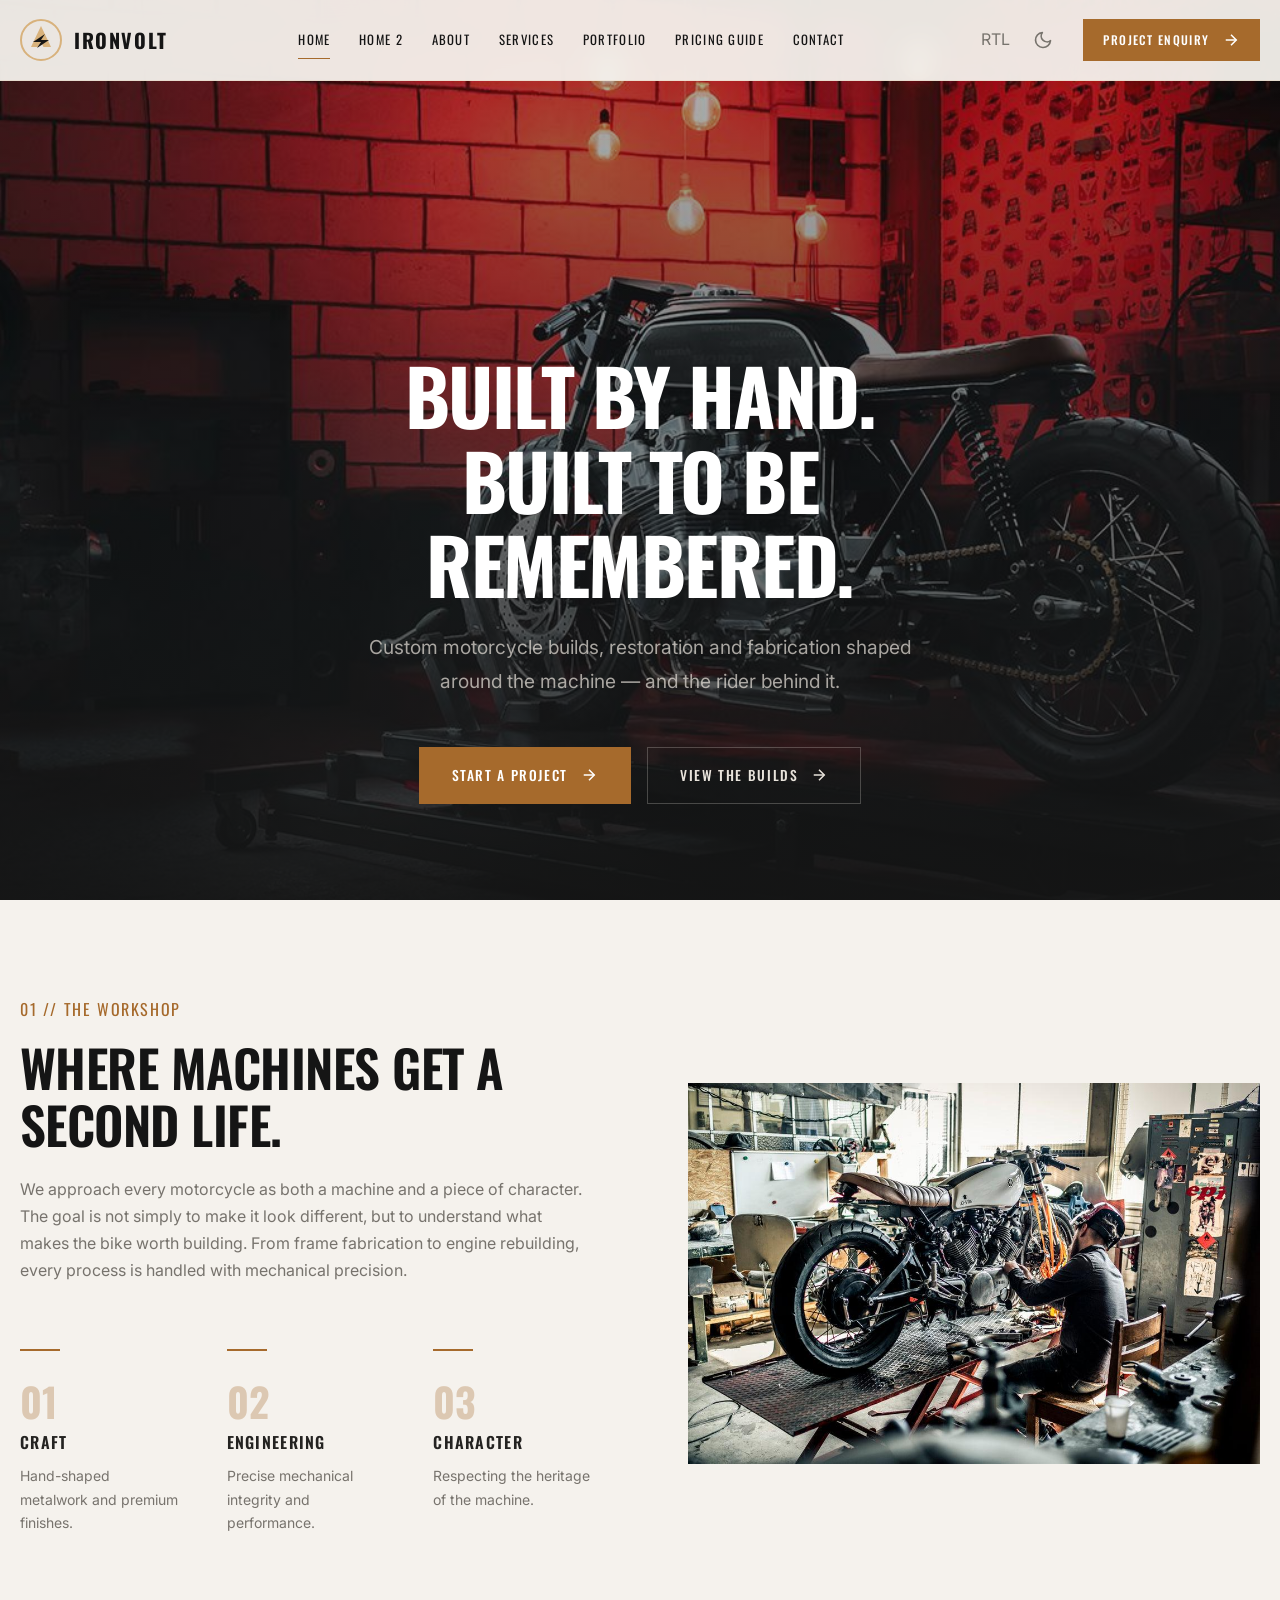
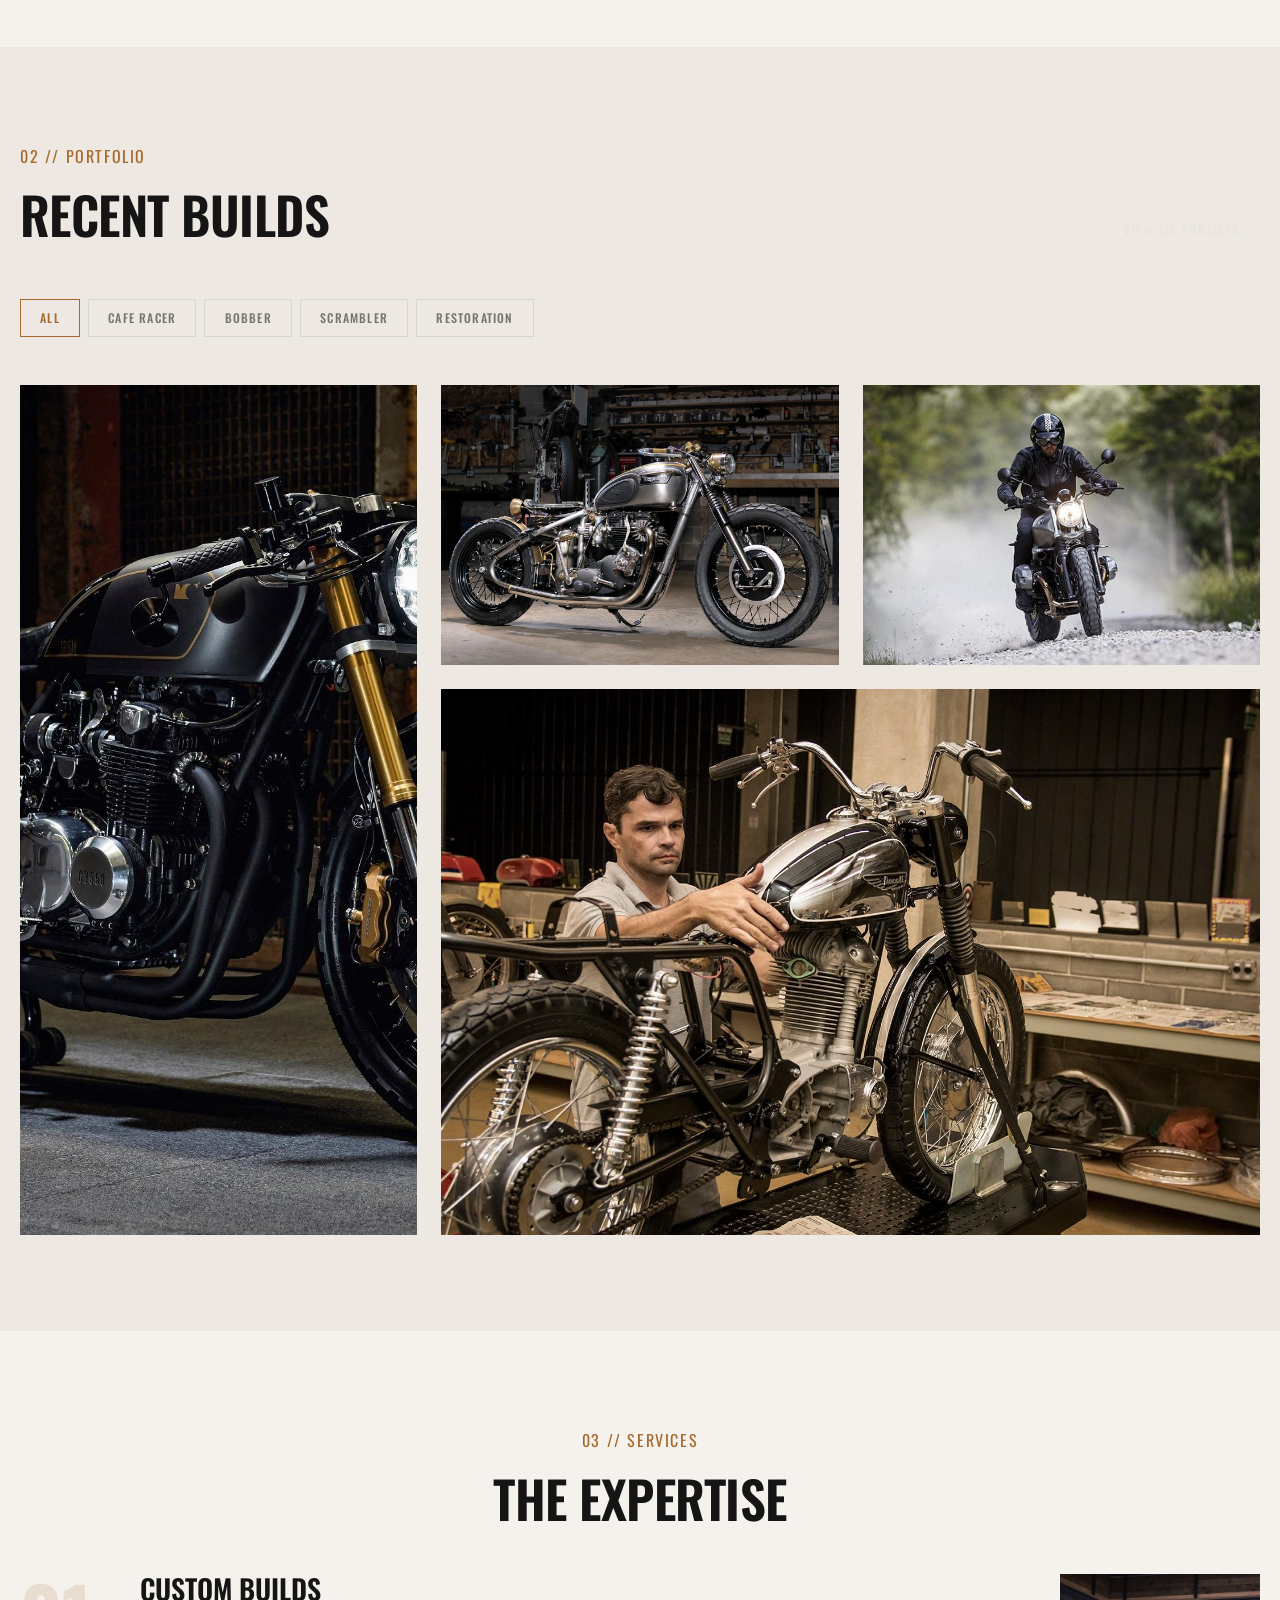
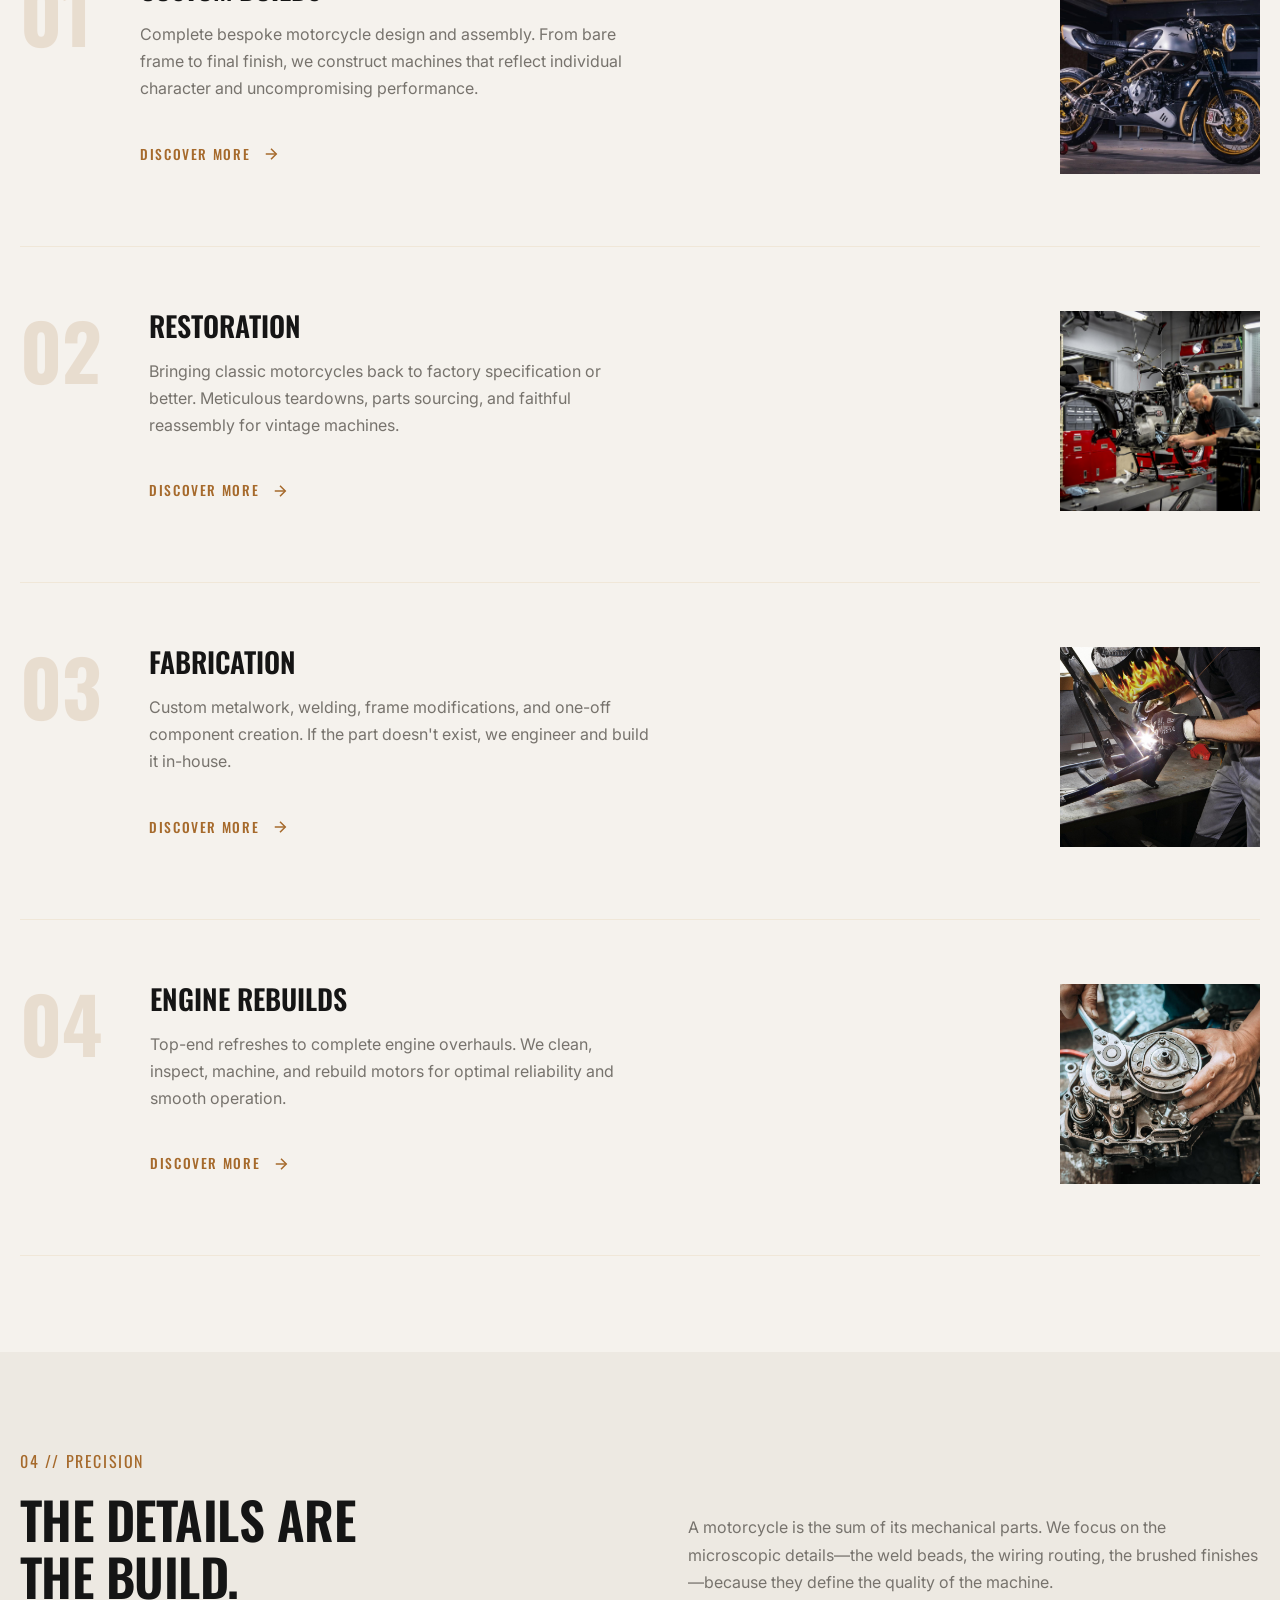
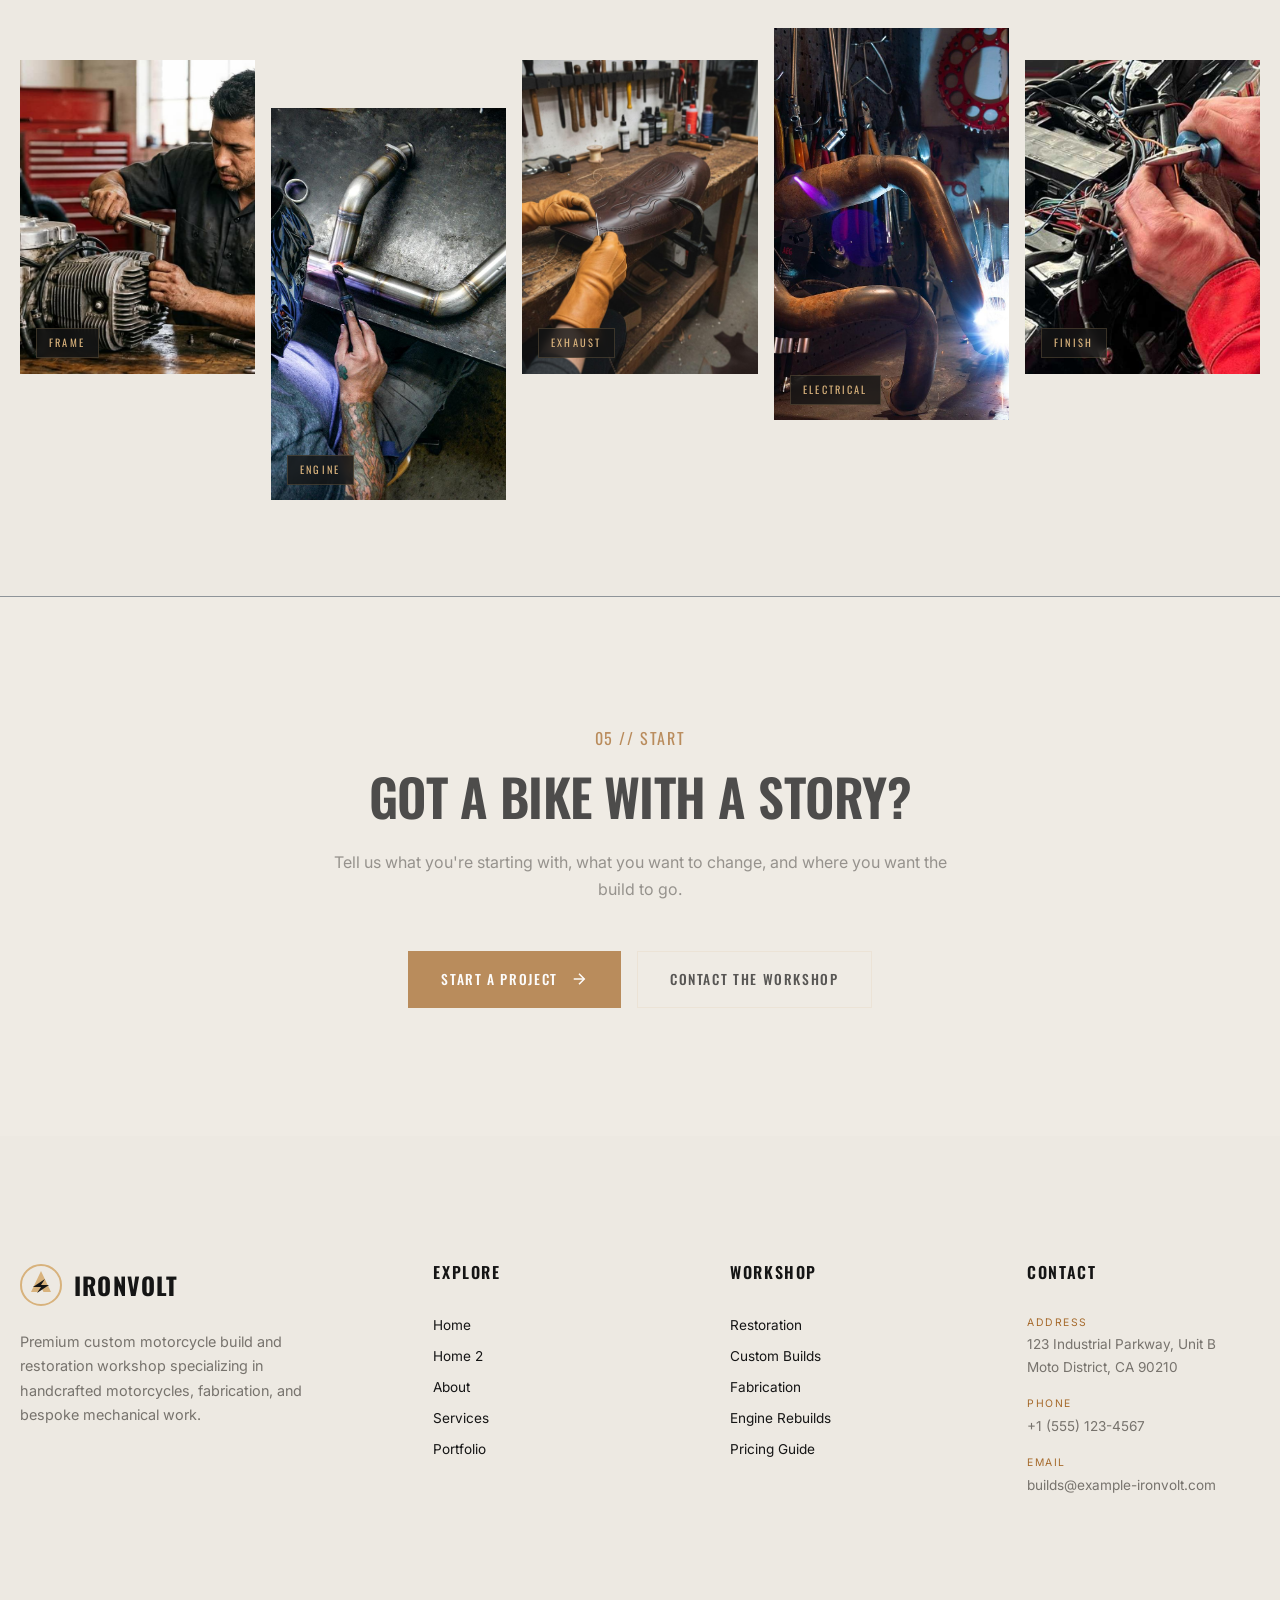
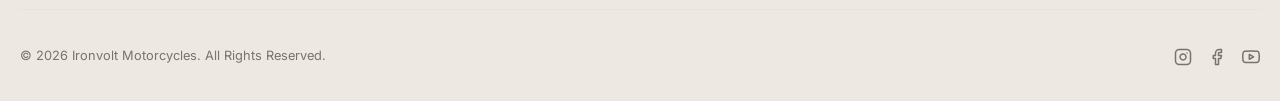
==== commit 48973ed6: "changes" ====
--- a/index.html
+++ b/index.html
@@ -143,7 +143,6 @@
 
       <div class="iv-container">
         <div class="iv-hero__content iv-reveal iv-reveal--left">
-          <span class="label iv-hero__label">Custom Builds / Restoration / Fabrication</span>
           <h1 class="iv-hero__title">BUILT BY HAND.<br>BUILT TO BE REMEMBERED.</h1>
           <p class="iv-hero__subtitle">Custom motorcycle builds, restoration and fabrication shaped around the machine —
             and the rider behind it.</p>
--- a/assets/css/style.css
+++ b/assets/css/style.css
@@ -1,3749 +1,4131 @@
-/* ============================================
-   IRONVOLT MOTORCYCLES — DESIGN SYSTEM
-   Custom Builds / Restoration / Fabrication
-   ============================================ */
-
-/* ----------------------------------------
-   1. CSS VARIABLES
-   ---------------------------------------- */
-:root {
-  /* Brand Colors */
-  --color-primary: #151515;
-  --color-secondary: #A66A2C;
-  --color-accent: #D8B27C;
-  --color-light: #E8E3DB;
-  --color-text: #242321;
-  --color-muted: #77736D;
-  --color-dark-surface: #1E1E1C;
-  --color-border: rgba(216, 178, 124, 0.18);
-  --color-white: #ffffff;
-  --color-black: #000000;
-
-  /* Theme Colors (Light Mode defaults) */
-  --bg-primary: #F5F2ED;
-  --bg-secondary: #EDE9E2;
-  --bg-card: #ffffff;
-  --bg-dark-section: #151515;
-  --bg-input: #ffffff;
-  --text-primary: #242321;
-  --text-secondary: #77736D;
-  --text-on-dark: #E8E3DB;
-  --text-heading: #151515;
-  --border-color: rgba(216, 178, 124, 0.18);
-  --border-subtle: rgba(36, 35, 33, 0.1);
-  --shadow-sm: 0 1px 3px rgba(0, 0, 0, 0.06);
-  --shadow-md: 0 4px 12px rgba(0, 0, 0, 0.08);
-  --shadow-lg: 0 12px 40px rgba(0, 0, 0, 0.12);
-  --overlay: rgba(21, 21, 21, 0.7);
-  --overlay-heavy: rgba(21, 21, 21, 0.85);
-
-  /* Typography */
-  --font-heading: 'Oswald', sans-serif;
-  --font-body: 'Inter', sans-serif;
-
-  /* Spacing */
-  --space-xs: 0.25rem;
-  --space-sm: 0.5rem;
-  --space-md: 1rem;
-  --space-lg: 1.5rem;
-  --space-xl: 2rem;
-  --space-2xl: 3rem;
-  --space-3xl: 4rem;
-  --space-4xl: 6rem;
-  --space-5xl: 8rem;
-
-  /* Container */
-  --container-max: 1320px;
-  --container-padding: 20px;
-
-  /* Transitions */
-  --transition-fast: 0.2s cubic-bezier(0.4, 0, 0.2, 1);
-  --transition-base: 0.3s cubic-bezier(0.4, 0, 0.2, 1);
-  --transition-slow: 0.5s cubic-bezier(0.4, 0, 0.2, 1);
-  --transition-mechanical: 0.6s cubic-bezier(0.16, 1, 0.3, 1);
-
-  /* Border Radius */
-  --radius-sm: 2px;
-  --radius-md: 4px;
-  --radius-lg: 6px;
-
-  /* Z-Index */
-  --z-dropdown: 100;
-  --z-sticky: 200;
-  --z-modal-backdrop: 900;
-  --z-modal: 1000;
-  --z-toast: 1100;
-}
-
-/* ----------------------------------------
-   Dark Mode Variables
-   ---------------------------------------- */
-[data-theme="dark"] {
-  --bg-primary: #111110;
-  --bg-secondary: #1A1A18;
-  --bg-card: #1E1E1C;
-  --bg-dark-section: #0A0A09;
-  --bg-input: #1E1E1C;
-  --text-primary: #E8E3DB;
-  --text-secondary: #9E9A93;
-  --text-on-dark: #E8E3DB;
-  --text-heading: #F5F2ED;
-  --border-color: rgba(216, 178, 124, 0.15);
-  --border-subtle: rgba(232, 227, 219, 0.08);
-  --shadow-sm: 0 1px 3px rgba(0, 0, 0, 0.2);
-  --shadow-md: 0 4px 12px rgba(0, 0, 0, 0.3);
-  --shadow-lg: 0 12px 40px rgba(0, 0, 0, 0.4);
-  --overlay: rgba(10, 10, 9, 0.8);
-  --overlay-heavy: rgba(10, 10, 9, 0.92);
-}
-
-/* ----------------------------------------
-   2. RESET & BASE
-   ---------------------------------------- */
-*,
-*::before,
-*::after {
-  box-sizing: border-box;
-  margin: 0;
-  padding: 0;
-}
-
-html {
-  scroll-behavior: smooth;
-  -webkit-text-size-adjust: 100%;
-  -moz-text-size-adjust: 100%;
-  text-size-adjust: 100%;
-}
-
-body {
-  font-family: var(--font-body);
-  font-size: 1rem;
-  line-height: 1.7;
-  color: var(--text-primary);
-  background-color: var(--bg-primary);
-  -webkit-font-smoothing: antialiased;
-  -moz-osx-font-smoothing: grayscale;
-  overflow-x: hidden;
-  transition: background-color var(--transition-base), color var(--transition-base);
-}
-
-body.no-scroll {
-  overflow: hidden;
-}
-
-img {
-  max-width: 100%;
-  height: auto;
-  display: block;
-}
-
-a {
-  color: inherit;
-  text-decoration: none;
-  transition: color var(--transition-fast);
-}
-
-button {
-  font-family: inherit;
-  cursor: pointer;
-  border: none;
-  background: none;
-  font-size: inherit;
-}
-
-ul,
-ol {
-  list-style: none;
-}
-
-input,
-textarea,
-select {
-  font-family: inherit;
-  font-size: inherit;
-}
-
-/* ----------------------------------------
-   3. TYPOGRAPHY
-   ---------------------------------------- */
-h1,
-h2,
-h3,
-h4,
-h5,
-h6 {
-  font-family: var(--font-heading);
-  font-weight: 600;
-  line-height: 1.1;
-  color: var(--text-heading);
-  transition: color var(--transition-base);
-}
-
-h1 {
-  font-size: clamp(2.5rem, 6vw, 5.5rem);
-  font-weight: 700;
-  letter-spacing: -0.02em;
-  text-transform: uppercase;
-}
-
-h2 {
-  font-size: clamp(2rem, 4vw, 3.5rem);
-  font-weight: 600;
-  letter-spacing: -0.01em;
-  text-transform: uppercase;
-}
-
-h3 {
-  font-size: clamp(1.25rem, 2.5vw, 1.75rem);
-  font-weight: 600;
-}
-
-h4 {
-  font-size: clamp(1.1rem, 2vw, 1.35rem);
-  font-weight: 600;
-}
-
-
-
-p {
-  color: var(--text-secondary);
-  max-width: 65ch;
-  transition: color var(--transition-base);
-}
-
-.label {
-  font-family: var(--font-heading);
-  font-size: 0.75rem;
-  font-weight: 500;
-  letter-spacing: 0.15em;
-  text-transform: uppercase;
-  color: var(--color-secondary);
-}
-
-.large-number {
-  font-family: var(--font-heading);
-  font-size: clamp(3rem, 8vw, 7rem);
-  font-weight: 700;
-  line-height: 1;
-  color: var(--color-secondary);
-  opacity: 0.2;
-}
-
-.section-number {
-  font-family: var(--font-heading);
-  font-size: 1rem;
-  font-weight: 400;
-  letter-spacing: 0.1em;
-  color: var(--color-secondary);
-}
-
-/* ----------------------------------------
-   4. GLOBAL LAYOUT
-   ---------------------------------------- */
-.iv-container {
-  width: min(100% - 40px, var(--container-max));
-  margin-inline: auto;
-}
-
-@media (max-width: 575px) {
-  .iv-container {
-    width: calc(100% - 32px);
-  }
-}
-
-.iv-section {
-  padding-block: var(--space-5xl);
-  position: relative;
-}
-
-.iv-section--dark {
-  background-color: var(--bg-secondary);
-}
-
-[data-theme="dark"] .iv-section--dark {
-  background-color: var(--bg-secondary);
-}
-
-[data-theme="dark"] .iv-section--dark {
-  background-color: var(--bg-secondary);
-}
-
-.iv-section--dark h2,
-.iv-section--dark h3,
-.iv-section--dark h4 {
-  /* Inherit normal text heading color */
-}
-
-.iv-section--dark p {
-  /* Inherit normal text primary/secondary color */
-}
-
-.iv-grid {
-  display: grid;
-  gap: var(--space-xl);
-}
-
-.iv-grid--2 {
-  grid-template-columns: repeat(2, 1fr);
-}
-
-.iv-grid--3 {
-  grid-template-columns: repeat(3, 1fr);
-}
-
-.iv-grid--4 {
-  grid-template-columns: repeat(4, 1fr);
-}
-
-@media (max-width: 991px) {
-
-  .iv-grid--3,
-  .iv-grid--4 {
-    grid-template-columns: repeat(2, 1fr);
-  }
-}
-
-@media (max-width: 575px) {
-
-  .iv-grid--2,
-  .iv-grid--3,
-  .iv-grid--4 {
-    grid-template-columns: 1fr;
-  }
-}
-
-.iv-split {
-  display: grid;
-  grid-template-columns: 1fr 1fr;
-  gap: var(--space-4xl);
-  align-items: center;
-}
-
-@media (max-width: 991px) {
-  .iv-split {
-    grid-template-columns: 1fr;
-    gap: var(--space-2xl);
-  }
-}
-
-.iv-divider {
-  width: 60px;
-  height: 2px;
-  background: var(--color-secondary);
-  margin-block: var(--space-lg);
-}
-
-/* ----------------------------------------
-   5. BUTTONS
-   ---------------------------------------- */
-.iv-btn {
-  display: inline-flex;
-  align-items: center;
-  gap: 0.75rem;
-  font-family: var(--font-heading);
-  font-size: 0.85rem;
-  font-weight: 500;
-  letter-spacing: 0.12em;
-  text-transform: uppercase;
-  padding: 1rem 2rem;
-  border: 1px solid transparent;
-  transition: all var(--transition-base);
-  position: relative;
-  overflow: hidden;
-  white-space: nowrap;
-}
-
-.iv-btn svg {
-  width: 18px;
-  height: 18px;
-  transition: transform var(--transition-base);
-  flex-shrink: 0;
-}
-
-.iv-btn:hover svg {
-  transform: translateX(4px);
-}
-
-[dir="rtl"] .iv-btn:hover svg {
-  transform: translateX(-4px);
-}
-
-.iv-btn--primary {
-  background: var(--color-secondary);
-  color: var(--color-white);
-  border-color: var(--color-secondary);
-}
-
-.iv-btn--primary:hover {
-  background: #8E5A24;
-  border-color: #8E5A24;
-}
-
-.iv-btn--outline {
-  background: transparent;
-  color: var(--text-primary);
-  border-color: var(--border-color);
-}
-
-.iv-btn--outline:hover {
-  border-color: var(--color-secondary);
-  color: var(--color-secondary);
-}
-
-[data-theme="dark"] .iv-btn--outline {
-  color: var(--text-on-dark);
-  border-color: var(--border-color);
-}
-
-[data-theme="dark"] .iv-btn--outline:hover {
-  border-color: var(--color-accent);
-  color: var(--color-accent);
-}
-
-.iv-btn--ghost {
-  background: transparent;
-  color: var(--color-secondary);
-  padding-inline: 0;
-  border: none;
-}
-
-.iv-btn--ghost:hover {
-  color: var(--color-accent);
-}
-
-.iv-btn--light {
-  background: transparent;
-  color: var(--text-on-dark);
-  border-color: rgba(232, 227, 219, 0.25);
-}
-
-.iv-btn--light:hover {
-  border-color: var(--color-accent);
-  color: var(--color-accent);
-}
-
-.iv-btn--sm {
-  padding: 0.6rem 1.2rem;
-  font-size: 0.75rem;
-}
-
-.iv-arrow {
-  display: inline-flex;
-  width: 18px;
-  height: 18px;
-}
-
-/* ----------------------------------------
-   6. HEADER / NAVBAR
-   ---------------------------------------- */
-.iv-header {
-  position: fixed;
-  top: 0;
-  inset-inline: 0;
-  z-index: var(--z-sticky);
-  background: rgba(245, 242, 237, 0.95);
-  backdrop-filter: blur(12px);
-  -webkit-backdrop-filter: blur(12px);
-  border-bottom: 1px solid var(--border-color);
-  transition: background var(--transition-base), box-shadow var(--transition-base);
-}
-
-[data-theme="dark"] .iv-header {
-  background: rgba(21, 21, 21, 0.95);
-}
-
-.iv-header.scrolled {
-  box-shadow: 0 2px 20px rgba(0, 0, 0, 0.3);
-}
-
-.iv-header__inner {
-  display: flex;
-  align-items: center;
-  justify-content: space-between;
-  height: 80px;
-  flex-wrap: nowrap;
-}
-
-.iv-logo {
-  display: flex;
-  align-items: center;
-  gap: 0.75rem;
-  flex-shrink: 0;
-}
-
-.iv-logo__mark {
-  width: 42px;
-  height: 42px;
-  color: var(--color-accent);
-}
-
-.iv-logo__text {
-  display: flex;
-  flex-direction: column;
-  line-height: 1;
-}
-
-.iv-logo__name {
-  font-family: var(--font-heading);
-  font-size: 1.25rem;
-  font-weight: 700;
-  letter-spacing: 0.08em;
-  text-transform: uppercase;
-  color: var(--text-heading);
-}
-
-.iv-logo__desc {
-  font-size: 0.6rem;
-  letter-spacing: 0.2em;
-  text-transform: uppercase;
-  color: var(--color-secondary);
-  margin-top: 2px;
-}
-
-.iv-nav {
-  display: flex;
-  align-items: center;
-  gap: 0;
-}
-
-.iv-nav__link {
-  font-family: var(--font-heading);
-  font-size: 0.8rem;
-  font-weight: 400;
-  letter-spacing: 0.1em;
-  text-transform: uppercase;
-  color: var(--text-heading);
-  padding: 0.5rem 0.9rem;
-  position: relative;
-  transition: color var(--transition-fast);
-}
-
-.iv-nav__link:hover, .iv-nav__link.active { color: var(--text-heading) !important; }
-
-.iv-nav__link::after {
-  content: '';
-  position: absolute;
-  bottom: 0;
-  inset-inline-start: 0.9rem;
-  width: 0;
-  height: 1px;
-  background: var(--color-secondary);
-  transition: width var(--transition-base);
-}
-
-.iv-nav__link:hover, .iv-nav__link.active { color: var(--text-heading) !important; }
-
-.iv-nav__link:hover::after,
-.iv-nav__link.active::after {
-  width: calc(100% - 1.8rem);
-}
-
-.iv-header__actions {
-  display: flex;
-  align-items: center;
-  gap: 0.5rem;
-}
-
-.iv-header__action-btn {
-  width: 40px;
-  height: 40px;
-  display: flex;
-  align-items: center;
-  justify-content: center;
-  color: var(--text-secondary);
-  border-radius: var(--radius-sm);
-  transition: color var(--transition-fast), background var(--transition-fast);
-}
-
-.iv-header__action-btn:hover {
-  color: var(--text-heading);
-  background: var(--bg-card);
-}
-
-.iv-header__action-btn svg {
-  width: 20px;
-  height: 20px;
-}
-
-.iv-header__cta {
-  margin-inline-start: 0.75rem;
-}
-
-.iv-hamburger {
-  display: none;
-  width: 40px;
-  height: 40px;
-  align-items: center;
-  justify-content: center;
-  color: var(--text-heading);
-  position: relative;
-  z-index: calc(var(--z-modal) + 1);
-}
-
-.iv-hamburger__lines {
-  display: flex;
-  flex-direction: column;
-  gap: 5px;
-  width: 22px;
-}
-
-.iv-hamburger__line {
-  width: 100%;
-  height: 2px;
-  background: currentColor;
-  transition: transform var(--transition-base), opacity var(--transition-fast);
-  transform-origin: center;
-}
-
-.iv-hamburger.active .iv-hamburger__line:nth-child(1) {
-  transform: translateY(7px) rotate(45deg);
-}
-
-.iv-hamburger.active .iv-hamburger__line:nth-child(2) {
-  opacity: 0;
-}
-
-.iv-hamburger.active .iv-hamburger__line:nth-child(3) {
-  transform: translateY(-7px) rotate(-45deg);
-}
-
-/* Mobile Navigation Drawer */
-.iv-mobile-nav {
-  position: fixed;
-  top: 0;
-  inset-inline-end: 0;
-  width: min(400px, 100vw);
-  height: 100vh;
-  height: 100dvh;
-  background: var(--bg-primary);
-  border-inline-start: 1px solid var(--border-color);
-  z-index: var(--z-modal);
-  transform: translateX(100%);
-  transition: transform var(--transition-mechanical);
-  display: flex;
-  flex-direction: column;
-  padding: 100px var(--space-2xl) var(--space-2xl);
-  overflow-y: auto;
-}
-
-[dir="rtl"] .iv-mobile-nav {
-  transform: translateX(-100%);
-}
-
-.iv-mobile-nav.open {
-  transform: translateX(0);
-}
-
-.iv-mobile-nav__link {
-  display: block;
-  font-family: var(--font-heading);
-  font-size: 1.5rem;
-  font-weight: 500;
-  text-transform: uppercase;
-  letter-spacing: 0.05em;
-  color: var(--text-heading);
-  padding: 0.75rem 0;
-  border-bottom: 1px solid var(--border-color);
-  transition: color var(--transition-fast), padding-inline-start var(--transition-base);
-}
-
-.iv-mobile-nav__link:hover { color: var(--text-heading) !important; padding-inline-start: 0.5rem; }
-
-.iv-mobile-nav__controls {
-  display: flex;
-  gap: var(--space-md);
-  margin-top: var(--space-2xl);
-  padding-top: var(--space-xl);
-  border-top: 1px solid rgba(216, 178, 124, 0.08);
-}
-
-.iv-mobile-nav__toggle {
-  display: flex;
-  align-items: center;
-  gap: 0.5rem;
-  font-size: 0.75rem;
-  letter-spacing: 0.1em;
-  text-transform: uppercase;
-  color: rgba(232, 227, 219, 0.5);
-  padding: 0.5rem 1rem;
-  border: 1px solid rgba(216, 178, 124, 0.15);
-  border-radius: var(--radius-sm);
-  transition: all var(--transition-fast);
-}
-
-.iv-mobile-nav__toggle:hover {
-  color: var(--color-white);
-  border-color: var(--color-secondary);
-}
-
-.iv-mobile-nav__cta {
-  margin-top: var(--space-xl);
-}
-
-.iv-mobile-overlay {
-  position: fixed;
-  inset: 0;
-  background: rgba(0, 0, 0, 0.6);
-  z-index: calc(var(--z-modal) - 1);
-  opacity: 0;
-  visibility: hidden;
-  transition: opacity var(--transition-base), visibility var(--transition-base);
-}
-
-.iv-mobile-overlay.active {
-  opacity: 1;
-  visibility: visible;
-}
-
-/* Search Overlay */
-.iv-search {
-  position: fixed;
-  top: 0;
-  inset-inline: 0;
-  background: rgba(21, 21, 21, 0.98);
-  backdrop-filter: blur(20px);
-  -webkit-backdrop-filter: blur(20px);
-  z-index: var(--z-modal);
-  padding: var(--space-2xl);
-  transform: translateY(-100%);
-  transition: transform var(--transition-mechanical);
-}
-
-.iv-search.open {
-  transform: translateY(0);
-}
-
-.iv-search__inner {
-  max-width: 700px;
-  margin-inline: auto;
-  padding-top: 60px;
-}
-
-.iv-search__input {
-  width: 100%;
-  background: transparent;
-  border: none;
-  border-bottom: 2px solid var(--color-secondary);
-  font-family: var(--font-heading);
-  font-size: clamp(1.5rem, 4vw, 2.5rem);
-  color: var(--color-white);
-  padding: var(--space-md) 0;
-  outline: none;
-  text-transform: uppercase;
-  letter-spacing: 0.05em;
-}
-
-.iv-search__input::placeholder {
-  color: rgba(232, 227, 219, 0.3);
-}
-
-.iv-search__results {
-  margin-top: var(--space-xl);
-}
-
-.iv-search__result {
-  display: flex;
-  align-items: center;
-  justify-content: space-between;
-  padding: var(--space-md) 0;
-  border-bottom: 1px solid rgba(216, 178, 124, 0.08);
-  color: rgba(232, 227, 219, 0.7);
-  transition: color var(--transition-fast);
-}
-
-.iv-search__result:hover {
-  color: var(--color-white);
-}
-
-.iv-search__result-title {
-  font-family: var(--font-heading);
-  font-size: 1rem;
-  text-transform: uppercase;
-  letter-spacing: 0.05em;
-}
-
-.iv-search__result-cat {
-  font-size: 0.75rem;
-  color: var(--color-secondary);
-  text-transform: uppercase;
-  letter-spacing: 0.1em;
-}
-
-.iv-search__close {
-  position: absolute;
-  top: var(--space-xl);
-  inset-inline-end: var(--space-xl);
-  color: rgba(232, 227, 219, 0.5);
-  width: 40px;
-  height: 40px;
-  display: flex;
-  align-items: center;
-  justify-content: center;
-  transition: color var(--transition-fast);
-}
-
-.iv-search__close:hover {
-  color: var(--color-white);
-}
-
-.iv-search__close svg {
-  width: 24px;
-  height: 24px;
-}
-
-@media (max-width: 1024px) {
-
-  .iv-nav,
-  .iv-header__actions .iv-header__action-btn,
-  .iv-header__cta {
-    display: none;
-  }
-
-  .iv-hamburger {
-    display: flex;
-  }
-}
-
-@media (max-width: 575px) {
-  .iv-header__inner {
-    height: 64px;
-  }
-
-  .iv-logo__mark {
-    width: 34px;
-    height: 34px;
-  }
-
-  .iv-logo__name {
-    font-size: 1.1rem;
-  }
-
-  .iv-logo__desc {
-    display: none;
-  }
-}
-
-/* ----------------------------------------
-   7. HERO SECTIONS
-   ---------------------------------------- */
-.iv-hero {
-  position: relative;
-  min-height: 100vh;
-  display: flex;
-  align-items: flex-end;
-  padding-top: 80px;
-  padding-bottom: var(--space-4xl);
-  overflow: hidden;
-}
-
-.iv-hero__bg {
-  position: absolute;
-  inset: 0;
-  z-index: 0;
-}
-
-.iv-hero__bg img {
-  width: 100%;
-  height: 100%;
-  object-fit: cover;
-}
-
-.iv-hero__overlay {
-  position: absolute;
-  inset: 0;
-  background: linear-gradient(to top,
-      rgba(21, 21, 21, 0.95) 0%,
-      rgba(21, 21, 21, 0.6) 40%,
-      rgba(21, 21, 21, 0.3) 100%);
-}
-
-.iv-hero__content {
-  position: relative;
-  z-index: 1;
-  max-width: 800px;
-  margin: 0 auto;
-  text-align: center;
-  display: flex;
-  flex-direction: column;
-  align-items: center;
-}
-
-.iv-hero__label {
-  display: inline-block;
-  margin-bottom: var(--space-xl);
-}
-
-.iv-hero__title {
-  color: var(--color-white);
-  margin-bottom: var(--space-lg);
-}
-
-.iv-hero__subtitle {
-  font-size: clamp(1rem, 1.5vw, 1.2rem);
-  color: rgba(232, 227, 219, 0.7);
-  max-width: 550px;
-  margin-bottom: var(--space-2xl);
-  line-height: 1.8;
-  margin-left: auto;
-  margin-right: auto;
-}
-
-.iv-hero__actions {
-  display: flex;
-  flex-wrap: wrap;
-  gap: var(--space-md);
-  justify-content: center;
-}
-
-/* Split Hero (Home 2) */
-.iv-hero--split {
-  display: grid;
-  grid-template-columns: 1fr 1fr;
-  min-height: 100vh;
-  padding: 0;
-}
-
-.iv-hero--split .iv-hero__left {
-  display: flex;
-  flex-direction: column;
-  justify-content: center;
-  padding: calc(80px + var(--space-4xl)) var(--space-4xl) var(--space-4xl);
-  background: var(--bg-dark-section);
-}
-
-.iv-hero--split .iv-hero__right {
-  position: relative;
-  overflow: hidden;
-}
-
-.iv-hero--split .iv-hero__right img {
-  width: 100%;
-  height: 100%;
-  object-fit: cover;
-}
-
-.iv-hero__overlays {
-  position: absolute;
-  inset: 0;
-  display: flex;
-  flex-direction: column;
-  justify-content: flex-end;
-  padding: var(--space-2xl);
-  background: linear-gradient(to top, rgba(21, 21, 21, 0.7), transparent 60%);
-}
-
-.iv-hero__overlay-tags {
-  display: flex;
-  flex-wrap: wrap;
-  gap: var(--space-sm);
-}
-
-.iv-hero__overlay-tag {
-  font-family: var(--font-heading);
-  font-size: 0.65rem;
-  letter-spacing: 0.2em;
-  text-transform: uppercase;
-  color: var(--color-accent);
-  padding: 0.3rem 0.8rem;
-  border: 1px solid rgba(216, 178, 124, 0.3);
-}
-
-@media (max-width: 991px) {
-  .iv-hero--split {
-    grid-template-columns: 1fr;
-  }
-
-  .iv-hero--split .iv-hero__left {
-    padding: calc(80px + var(--space-2xl)) var(--space-xl) var(--space-2xl);
-    min-height: 60vh;
-  }
-
-  .iv-hero--split .iv-hero__right {
-    height: 50vh;
-  }
-}
-
-/* Page Hero (inner pages) */
-.iv-hero--page {
-  min-height: unset;
-  height: 85vh;
-  align-items: flex-start;
-  padding-top: calc(80px + var(--space-4xl));
-  padding-bottom: var(--space-4xl);
-  overflow: hidden;
-}
-
-.iv-hero--page .iv-hero__content {
-  text-align: center;
-  align-items: center;
-  max-width: 700px;
-  margin-inline: auto;
-}
-
-.iv-hero--page .iv-hero__subtitle {
-  text-align: center;
-  margin-left: auto;
-  margin-right: auto;
-}
-
-/* ----------------------------------------
-   8. SECTIONS — Workshop (Home S02)
-   ---------------------------------------- */
-.iv-workshop__principles {
-  display: grid;
-  grid-template-columns: repeat(3, 1fr);
-  gap: var(--space-2xl);
-  margin-top: var(--space-3xl);
-}
-
-.iv-principle {
-  position: relative;
-  padding-top: var(--space-xl);
-}
-
-.iv-principle::before {
-  content: '';
-  position: absolute;
-  top: 0;
-  inset-inline-start: 0;
-  width: 40px;
-  height: 2px;
-  background: var(--color-secondary);
-}
-
-.iv-principle__number {
-  font-family: var(--font-heading);
-  font-size: 2.5rem;
-  font-weight: 700;
-  color: var(--color-secondary);
-  opacity: 0.3;
-  line-height: 1;
-  margin-bottom: var(--space-sm);
-}
-
-.iv-principle__title {
-  font-family: var(--font-heading);
-  font-size: 1rem;
-  font-weight: 600;
-  text-transform: uppercase;
-  letter-spacing: 0.08em;
-  margin-bottom: var(--space-sm);
-}
-
-@media (max-width: 575px) {
-  .iv-workshop__principles {
-    grid-template-columns: 1fr;
-  }
-}
-
-/* ----------------------------------------
-   9. GALLERY — Masonry Portfolio
-   ---------------------------------------- */
-.iv-gallery__filters {
-  display: flex;
-  flex-wrap: wrap;
-  gap: var(--space-sm);
-  margin-bottom: var(--space-2xl);
-}
-
-.iv-gallery__filter {
-  font-family: var(--font-heading);
-  font-size: 0.75rem;
-  font-weight: 500;
-  letter-spacing: 0.1em;
-  text-transform: uppercase;
-  color: var(--text-secondary);
-  padding: 0.5rem 1.2rem;
-  border: 1px solid var(--border-subtle);
-  transition: all var(--transition-fast);
-  background: transparent;
-}
-
-.iv-gallery__filter:hover,
-.iv-gallery__filter.active {
-  color: var(--color-secondary);
-  border-color: var(--color-secondary);
-}
-
-.iv-gallery__grid {
-  display: grid;
-  grid-template-columns: repeat(3, 1fr);
-  gap: var(--space-lg);
-}
-
-.iv-gallery__item {
-  position: relative;
-  overflow: hidden;
-  cursor: pointer;
-}
-
-.iv-gallery__item:nth-child(1) {
-  grid-row: span 2;
-}
-
-.iv-gallery__item:nth-child(4) {
-  grid-column: span 2;
-}
-
-.iv-gallery__item-img {
-  width: 100%;
-  height: 100%;
-  min-height: 280px;
-  object-fit: cover;
-  transition: transform var(--transition-slow);
-}
-
-.iv-gallery__item:hover .iv-gallery__item-img {
-  transform: scale(1.05);
-}
-
-.iv-gallery__item-overlay {
-  position: absolute;
-  inset: 0;
-  background: linear-gradient(to top, rgba(21, 21, 21, 0.9) 0%, transparent 60%);
-  display: flex;
-  flex-direction: column;
-  justify-content: flex-end;
-  padding: var(--space-xl);
-  opacity: 0;
-  transition: opacity var(--transition-base);
-}
-
-.iv-gallery__item:hover .iv-gallery__item-overlay {
-  opacity: 1;
-}
-
-.iv-gallery__item-category {
-  font-family: var(--font-heading);
-  font-size: 0.65rem;
-  letter-spacing: 0.2em;
-  text-transform: uppercase;
-  color: var(--color-accent);
-  margin-bottom: var(--space-xs);
-}
-
-.iv-gallery__item-title {
-  font-family: var(--font-heading);
-  font-size: 1.25rem;
-  font-weight: 600;
-  text-transform: uppercase;
-  color: var(--color-white);
-  margin-bottom: var(--space-sm);
-  transform: translateY(10px);
-  transition: transform var(--transition-base);
-}
-
-.iv-gallery__item:hover .iv-gallery__item-title {
-  transform: translateY(0);
-}
-
-.iv-gallery__item-meta {
-  font-size: 0.8rem;
-  color: rgba(232, 227, 219, 0.6);
-  display: flex;
-  align-items: center;
-  gap: 0.5rem;
-}
-
-.iv-gallery__item-link {
-  display: inline-flex;
-  align-items: center;
-  gap: 0.5rem;
-  font-family: var(--font-heading);
-  font-size: 0.75rem;
-  letter-spacing: 0.1em;
-  text-transform: uppercase;
-  color: var(--color-secondary);
-  margin-top: var(--space-sm);
-  transition: gap var(--transition-base);
-}
-
-.iv-gallery__item:hover .iv-gallery__item-link {
-  gap: 0.8rem;
-}
-
-.iv-gallery__item-link svg {
-  width: 16px;
-  height: 16px;
-}
-
-.iv-gallery__item-border {
-  position: absolute;
-  bottom: 0;
-  inset-inline-start: 0;
-  width: 0;
-  height: 2px;
-  background: var(--color-secondary);
-  transition: width var(--transition-slow);
-}
-
-.iv-gallery__item:hover .iv-gallery__item-border {
-  width: 100%;
-}
-
-@media (max-width: 991px) {
-  .iv-gallery__grid {
-    grid-template-columns: repeat(2, 1fr);
-  }
-
-  .iv-gallery__item:nth-child(1) {
-    grid-row: auto;
-  }
-
-  .iv-gallery__item:nth-child(4) {
-    grid-column: auto;
-  }
-}
-
-@media (max-width: 575px) {
-  .iv-gallery__grid {
-    grid-template-columns: 1fr;
-  }
-}
-
-/* ----------------------------------------
-   10. SERVICES — Asymmetric Layout
-   ---------------------------------------- */
-.iv-services__grid {
-  display: grid;
-  gap: var(--space-3xl);
-}
-
-.iv-service-card {
-  display: grid;
-  grid-template-columns: auto 1fr auto;
-  gap: var(--space-2xl);
-  align-items: start;
-  padding-bottom: var(--space-3xl);
-  border-bottom: 1px solid var(--border-color);
-}
-
-.iv-service-card:nth-child(even) {
-  direction: ltr;
-}
-
-[dir="rtl"] .iv-service-card:nth-child(even) {
-  direction: rtl;
-}
-
-.iv-service-card__number {
-  font-family: var(--font-heading);
-  font-size: clamp(3rem, 6vw, 5rem);
-  font-weight: 700;
-  color: var(--color-secondary);
-  opacity: 0.15;
-  line-height: 1;
-}
-
-.iv-service-card__content {
-  max-width: 500px;
-}
-
-.iv-service-card__title {
-  margin-bottom: var(--space-md);
-}
-
-.iv-service-card__desc {
-  margin-bottom: var(--space-lg);
-}
-
-.iv-service-card__img {
-  width: 200px;
-  height: 200px;
-  object-fit: cover;
-  transition: transform var(--transition-slow);
-}
-
-.iv-service-card:hover .iv-service-card__img {
-  transform: scale(1.03);
-}
-
-@media (max-width: 767px) {
-  .iv-service-card {
-    grid-template-columns: 1fr;
-    gap: var(--space-lg);
-  }
-
-  .iv-service-card__img {
-    width: 100%;
-    height: 250px;
-    order: -1;
-  }
-}
-
-/* Service Detail Page */
-.iv-process-timeline {
-  display: grid;
-  grid-template-columns: repeat(5, 1fr);
-  gap: var(--space-lg);
-  position: relative;
-  margin-top: var(--space-2xl);
-}
-
-.iv-process-timeline::before {
-  content: '';
-  position: absolute;
-  top: 28px;
-  inset-inline-start: 10%;
-  width: 80%;
-  height: 2px;
-  background: var(--border-color);
-}
-
-.iv-process-step {
-  text-align: center;
-  position: relative;
-}
-
-.iv-process-step__dot {
-  width: 14px;
-  height: 14px;
-  border: 2px solid var(--color-secondary);
-  background: var(--bg-primary);
-  border-radius: 50%;
-  margin: 0 auto var(--space-lg);
-  position: relative;
-  z-index: 1;
-  transition: background var(--transition-base);
-}
-
-.iv-process-step:hover .iv-process-step__dot {
-  background: var(--color-secondary);
-}
-
-.iv-process-step__title {
-  font-family: var(--font-heading);
-  font-size: 0.8rem;
-  font-weight: 500;
-  letter-spacing: 0.1em;
-  text-transform: uppercase;
-}
-
-@media (max-width: 767px) {
-  .iv-process-timeline {
-    grid-template-columns: 1fr;
-    gap: var(--space-md);
-    padding-inline-start: var(--space-2xl);
-  }
-
-  .iv-process-timeline::before {
-    top: 0;
-    inset-inline-start: 6px;
-    width: 2px;
-    height: 100%;
-  }
-
-  .iv-process-step {
-    text-align: start;
-    display: flex;
-    align-items: center;
-    gap: var(--space-md);
-  }
-
-  .iv-process-step__dot {
-    margin: 0;
-    flex-shrink: 0;
-    position: absolute;
-    inset-inline-start: calc(-1 * var(--space-2xl));
-  }
-}
-
-/* Materials Section */
-.iv-materials {
-  display: grid;
-  grid-template-columns: repeat(5, 1fr);
-  gap: var(--space-lg);
-  margin-top: var(--space-2xl);
-}
-
-.iv-material {
-  text-align: center;
-  padding: var(--space-xl);
-  border: 1px solid var(--border-color);
-  transition: border-color var(--transition-base);
-}
-
-.iv-material:hover {
-  border-color: var(--color-secondary);
-}
-
-.iv-material__icon {
-  font-size: 2rem;
-  margin-bottom: var(--space-md);
-  color: var(--color-secondary);
-}
-
-.iv-material__name {
-  font-family: var(--font-heading);
-  font-size: 0.8rem;
-  letter-spacing: 0.1em;
-  text-transform: uppercase;
-}
-
-@media (max-width: 767px) {
-  .iv-materials {
-    grid-template-columns: repeat(2, 1fr);
-  }
-}
-
-@media (max-width: 375px) {
-  .iv-materials {
-    grid-template-columns: 1fr;
-  }
-}
-
-/* ----------------------------------------
-   11. ENGINEERING DETAIL SECTION
-   ---------------------------------------- */
-.iv-engineering__grid {
-  display: grid;
-  grid-template-columns: repeat(5, 1fr);
-  gap: var(--space-md);
-  margin-top: var(--space-2xl);
-}
-
-.iv-engineering__item {
-  position: relative;
-  overflow: hidden;
-  aspect-ratio: 3/4;
-}
-
-.iv-engineering__item:nth-child(2) {
-  aspect-ratio: 3/5;
-  margin-top: var(--space-2xl);
-}
-
-.iv-engineering__item:nth-child(4) {
-  aspect-ratio: 3/5;
-  margin-top: calc(-1 * var(--space-xl));
-}
-
-.iv-engineering__item img {
-  width: 100%;
-  height: 100%;
-  object-fit: cover;
-  transition: transform var(--transition-slow);
-}
-
-.iv-engineering__item:hover img {
-  transform: scale(1.05);
-}
-
-.iv-engineering__label {
-  position: absolute;
-  bottom: var(--space-md);
-  inset-inline-start: var(--space-md);
-  font-family: var(--font-heading);
-  font-size: 0.65rem;
-  letter-spacing: 0.2em;
-  text-transform: uppercase;
-  color: var(--color-accent);
-  background: rgba(21, 21, 21, 0.8);
-  padding: 0.3rem 0.8rem;
-  border: 1px solid rgba(216, 178, 124, 0.2);
-  backdrop-filter: blur(4px);
-  -webkit-backdrop-filter: blur(4px);
-}
-
-@media (max-width: 991px) {
-  .iv-engineering__grid {
-    grid-template-columns: repeat(3, 1fr);
-  }
-
-  .iv-engineering__item:nth-child(2),
-  .iv-engineering__item:nth-child(4) {
-    aspect-ratio: 3/4;
-    margin-top: 0;
-  }
-}
-
-@media (max-width: 575px) {
-  .iv-engineering__grid {
-    grid-template-columns: repeat(2, 1fr);
-  }
-}
-
-/* ----------------------------------------
-   12. TIMELINE (Home 2 — Build Process)
-   ---------------------------------------- */
-.iv-timeline {
-  display: flex;
-  align-items: flex-start;
-  gap: 0;
-  position: relative;
-  padding-top: var(--space-2xl);
-  overflow-x: auto;
-  scrollbar-width: none;
-}
-
-.iv-timeline::-webkit-scrollbar {
-  display: none;
-}
-
-.iv-timeline__line {
-  position: absolute;
-  top: calc(var(--space-2xl) + 20px);
-  inset-inline-start: 0;
-  width: 100%;
-  height: 2px;
-  background: var(--border-color);
-}
-
-.iv-timeline__progress {
-  height: 100%;
-  width: 0;
-  background: var(--color-secondary);
-  transition: width 1s cubic-bezier(0.16, 1, 0.3, 1);
-}
-
-.iv-service-block__image {
-  flex: 1;
-  position: relative;
-  min-height: 100%;
-}
-
-.iv-service-block__image img {
-  width: 100%;
-  height: 100%;
-  object-fit: cover;
-  border-radius: var(--radius-lg);
-  box-shadow: var(--shadow-lg);
-}
-
-img.iv-timeline__image {
-  flex-shrink: 0;
-  width: 100%;
-  aspect-ratio: 16/9;
-  object-fit: cover;
-  border-radius: var(--radius-md);
-  box-shadow: var(--shadow-md);
-}
-
-.iv-timeline__step {
-  flex: 1;
-  min-width: 160px;
-  text-align: center;
-  position: relative;
-  padding: 0 var(--space-md);
-}
-
-.iv-timeline__dot {
-  width: 12px;
-  height: 12px;
-  border: 2px solid var(--border-color);
-  background: var(--bg-primary);
-  border-radius: 50%;
-  margin: 0 auto var(--space-xl);
-  position: relative;
-  z-index: 1;
-  transition: all var(--transition-base);
-}
-
-.iv-timeline__step.active .iv-timeline__dot {
-  border-color: var(--color-secondary);
-  background: var(--color-secondary);
-  box-shadow: 0 0 0 4px rgba(166, 106, 44, 0.2);
-}
-
-.iv-timeline__number {
-  font-family: var(--font-heading);
-  font-size: 0.75rem;
-  color: var(--color-secondary);
-  letter-spacing: 0.1em;
-  margin-bottom: var(--space-sm);
-}
-
-.iv-timeline__title {
-  font-family: var(--font-heading);
-  font-size: 0.85rem;
-  font-weight: 600;
-  text-transform: uppercase;
-  letter-spacing: 0.05em;
-  margin-bottom: var(--space-sm);
-}
-
-.iv-timeline__desc {
-  font-size: 0.8rem;
-  color: var(--text-secondary);
-  line-height: 1.5;
-}
-
-@media (max-width: 767px) {
-  .iv-timeline {
-    flex-direction: column;
-    align-items: flex-start;
-    padding-inline-start: var(--space-2xl);
-    overflow-x: visible;
-  }
-
-  .iv-timeline__line {
-    top: 0;
-    inset-inline-start: 5px;
-    width: 2px;
-    height: 100%;
-  }
-
-  .iv-timeline__progress {
-    width: 100% !important;
-    height: 0;
-    transition: height 1s cubic-bezier(0.16, 1, 0.3, 1);
-  }
-
-  .iv-timeline__step {
-    min-width: 0;
-    text-align: start;
-    padding: 0 0 var(--space-xl) var(--space-xl);
-  }
-
-  .iv-timeline__dot {
-    position: absolute;
-    inset-inline-start: calc(-1 * var(--space-2xl) - 1px);
-    margin: 0;
-  }
-}
-
-/* ----------------------------------------
-   13. PARTS TABLE (Home 2)
-   ---------------------------------------- */
-.iv-parts-table {
-  display: grid;
-  grid-template-columns: 1fr 1fr;
-  gap: var(--space-2xl);
-  align-items: start;
-}
-
-.iv-parts-list {
-  display: grid;
-  gap: 0;
-}
-
-.iv-parts-item {
-  display: flex;
-  align-items: center;
-  gap: var(--space-lg);
-  padding: var(--space-lg);
-  border-bottom: 1px solid var(--border-color);
-  cursor: pointer;
-  transition: all var(--transition-fast);
-}
-
-.iv-parts-item:hover,
-.iv-parts-item.active {
-  background: var(--bg-card);
-  border-color: var(--color-secondary);
-}
-
-.iv-parts-item__icon {
-  width: 48px;
-  height: 48px;
-  display: flex;
-  align-items: center;
-  justify-content: center;
-  border: 1px solid var(--border-color);
-  color: var(--color-secondary);
-  flex-shrink: 0;
-  transition: border-color var(--transition-fast);
-}
-
-.iv-parts-item.active .iv-parts-item__icon {
-  border-color: var(--color-secondary);
-  background: rgba(166, 106, 44, 0.1);
-}
-
-.iv-parts-item__icon svg {
-  width: 24px;
-  height: 24px;
-}
-
-.iv-parts-item__name {
-  font-family: var(--font-heading);
-  font-size: 0.9rem;
-  font-weight: 600;
-  text-transform: uppercase;
-  letter-spacing: 0.05em;
-}
-
-.iv-parts-detail {
-  background: var(--bg-card);
-  border: 1px solid var(--border-color);
-  padding: var(--space-2xl);
-  position: sticky;
-  top: 100px;
-}
-
-.iv-parts-detail__title {
-  margin-bottom: var(--space-lg);
-}
-
-.iv-parts-detail__row {
-  display: flex;
-  justify-content: space-between;
-  padding: var(--space-md) 0;
-  border-bottom: 1px solid var(--border-subtle);
-}
-
-.iv-parts-detail__label {
-  font-size: 0.8rem;
-  text-transform: uppercase;
-  letter-spacing: 0.1em;
-  color: var(--text-secondary);
-}
-
-.iv-parts-detail__value {
-  font-size: 0.9rem;
-  color: var(--text-primary);
-  text-align: end;
-}
-
-@media (max-width: 767px) {
-  .iv-parts-table {
-    grid-template-columns: 1fr;
-  }
-
-  .iv-parts-detail {
-    position: static;
-  }
-}
-
-/* ----------------------------------------
-   14. BUILD TYPE SELECTOR (Home 2)
-   ---------------------------------------- */
-.iv-build-selector__tabs {
-  display: flex;
-  gap: 0;
-  border-bottom: 2px solid var(--border-color);
-  margin-bottom: var(--space-2xl);
-  overflow-x: auto;
-  scrollbar-width: none;
-}
-
-.iv-build-selector__tabs::-webkit-scrollbar {
-  display: none;
-}
-
-.iv-build-selector__tab {
-  font-family: var(--font-heading);
-  font-size: 0.85rem;
-  font-weight: 500;
-  letter-spacing: 0.1em;
-  text-transform: uppercase;
-  color: var(--text-secondary);
-  padding: var(--space-md) var(--space-xl);
-  position: relative;
-  white-space: nowrap;
-  transition: color var(--transition-fast);
-}
-
-.iv-build-selector__tab::after {
-  content: '';
-  position: absolute;
-  bottom: -2px;
-  inset-inline-start: 0;
-  width: 100%;
-  height: 2px;
-  background: var(--color-secondary);
-  transform: scaleX(0);
-  transition: transform var(--transition-base);
-}
-
-.iv-build-selector__tab:hover {
-  color: var(--text-primary);
-}
-
-.iv-build-selector__tab.active {
-  color: var(--color-secondary);
-}
-
-.iv-build-selector__tab.active::after {
-  transform: scaleX(1);
-}
-
-.iv-build-selector__content {
-  display: none;
-}
-
-.iv-build-selector__content.active {
-  display: grid;
-  grid-template-columns: 1fr 1fr;
-  gap: var(--space-2xl);
-  align-items: center;
-  animation: fadeSlideUp 0.4s ease;
-}
-
-.iv-build-selector__img {
-  width: 100%;
-  height: 400px;
-  object-fit: cover;
-}
-
-.iv-build-selector__info h3 {
-  margin-bottom: var(--space-md);
-}
-
-.iv-build-selector__info p {
-  margin-bottom: var(--space-lg);
-}
-
-.iv-service-block {
-  display: flex;
-  flex-direction: row;
-  align-items: stretch;
-  gap: var(--space-3xl);
-  margin-bottom: var(--space-4xl);
-}
-
-.iv-build-selector__service {
-  font-size: 0.7rem;
-  letter-spacing: 0.1em;
-  text-transform: uppercase;
-  color: var(--color-secondary);
-  padding: 0.3rem 0.8rem;
-  border: 1px solid var(--border-color);
-}
-
-@media (max-width: 767px) {
-  .iv-build-selector__content.active {
-    grid-template-columns: 1fr;
-  }
-
-  .iv-build-selector__img {
-    height: 280px;
-  }
-}
-
-/* ----------------------------------------
-   15. BEFORE / AFTER SLIDER
-   ---------------------------------------- */
-.iv-ba-slider {
-  position: relative;
-  overflow: hidden;
-  cursor: ew-resize;
-  user-select: none;
-  touch-action: none;
-  max-width: 900px;
-  margin: 0 auto;
-}
-
-.iv-ba-slider__before,
-.iv-ba-slider__after {
-  display: block;
-  width: 100%;
-  height: auto;
-}
-
-.iv-ba-slider__before {
-  position: absolute;
-  inset: 0;
-  overflow: hidden;
-  z-index: 1;
-}
-
-.iv-ba-slider__before img {
-  width: 100%;
-  height: 100%;
-  object-fit: cover;
-  display: block;
-}
-
-.iv-ba-slider__after img {
-  width: 100%;
-  height: auto;
-  display: block;
-}
-
-.iv-ba-slider__handle {
-  position: absolute;
-  top: 0;
-  bottom: 0;
-  width: 4px;
-  background: var(--color-secondary);
-  z-index: 2;
-  inset-inline-start: 50%;
-  transform: translateX(-50%);
-}
-
-.iv-ba-slider__handle-circle {
-  position: absolute;
-  top: 50%;
-  left: 50%;
-  transform: translate(-50%, -50%);
-  width: 44px;
-  height: 44px;
-  background: var(--color-secondary);
-  border-radius: 50%;
-  display: flex;
-  align-items: center;
-  justify-content: center;
-  color: var(--color-white);
-  box-shadow: 0 2px 8px rgba(0, 0, 0, 0.3);
-}
-
-.iv-ba-slider__handle-circle svg {
-  width: 20px;
-  height: 20px;
-}
-
-.iv-ba-slider__label {
-  position: absolute;
-  top: var(--space-md);
-  z-index: 3;
-  font-family: var(--font-heading);
-  font-size: 0.65rem;
-  letter-spacing: 0.2em;
-  text-transform: uppercase;
-  color: var(--color-white);
-  background: rgba(21, 21, 21, 0.7);
-  padding: 0.3rem 0.8rem;
-  backdrop-filter: blur(4px);
-  -webkit-backdrop-filter: blur(4px);
-}
-
-.iv-ba-slider__label--before {
-  inset-inline-start: var(--space-md);
-}
-
-.iv-ba-slider__label--after {
-  inset-inline-end: var(--space-md);
-}
-
-.iv-ba-slider__disclaimer {
-  text-align: center;
-  font-size: 0.75rem;
-  color: var(--text-secondary);
-  margin-top: var(--space-md);
-  font-style: italic;
-}
-
-/* ----------------------------------------
-   16. PROJECT ESTIMATOR
-   ---------------------------------------- */
-.iv-estimator {
-  display: grid;
-  grid-template-columns: 1fr 1fr;
-  gap: var(--space-3xl);
-  align-items: start;
-}
-
-.iv-estimator__form {
-  display: grid;
-  gap: var(--space-lg);
-}
-
-.iv-estimator__group label {
-  display: block;
-  font-family: var(--font-heading);
-  font-size: 0.75rem;
-  font-weight: 500;
-  letter-spacing: 0.1em;
-  text-transform: uppercase;
-  color: var(--text-primary);
-  margin-bottom: var(--space-sm);
-}
-
-.iv-estimator__group select {
-  width: 100%;
-  padding: 0.8rem 1rem;
-  background: var(--bg-input);
-  border: 1px solid var(--border-color);
-  color: var(--text-primary);
-  font-size: 0.9rem;
-  outline: none;
-  transition: border-color var(--transition-fast);
-  appearance: none;
-  background-image: url("data:image/svg+xml,%3Csvg xmlns='http://www.w3.org/2000/svg' width='12' height='12' viewBox='0 0 24 24' fill='none' stroke='%2377736D' stroke-width='2'%3E%3Cpolyline points='6 9 12 15 18 9'%3E%3C/polyline%3E%3C/svg%3E");
-  background-repeat: no-repeat;
-  background-position: right 1rem center;
-  background-position: calc(100% - 1rem) center;
-}
-
-[dir="rtl"] .iv-estimator__group select {
-  background-position: 1rem center;
-}
-
-.iv-estimator__group select:focus {
-  border-color: var(--color-secondary);
-}
-
-.iv-estimator__result {
-  background: var(--bg-card);
-  border: 1px solid var(--border-color);
-  padding: var(--space-2xl);
-  position: sticky;
-  top: 100px;
-}
-
-.iv-estimator__result-title {
-  margin-bottom: var(--space-xl);
-}
-
-.iv-estimator__scope {
-  font-family: var(--font-heading);
-  font-size: clamp(1.5rem, 3vw, 2rem);
-  font-weight: 600;
-  color: var(--color-secondary);
-  text-transform: uppercase;
-  margin-bottom: var(--space-lg);
-  padding-bottom: var(--space-lg);
-  border-bottom: 2px solid var(--border-color);
-}
-
-.iv-estimator__factors {
-  display: grid;
-  gap: var(--space-sm);
-  margin-bottom: var(--space-xl);
-}
-
-.iv-estimator__factor {
-  display: flex;
-  justify-content: space-between;
-  font-size: 0.85rem;
-  padding: var(--space-sm) 0;
-  border-bottom: 1px solid var(--border-subtle);
-}
-
-.iv-estimator__factor-label {
-  color: var(--text-secondary);
-}
-
-.iv-estimator__factor-value {
-  font-weight: 500;
-  color: var(--text-primary);
-}
-
-.iv-estimator__disclaimer {
-  font-size: 0.75rem;
-  color: var(--text-secondary);
-  font-style: italic;
-  line-height: 1.5;
-  padding-top: var(--space-md);
-  border-top: 1px solid var(--border-subtle);
-}
-
-@media (max-width: 767px) {
-  .iv-estimator {
-    grid-template-columns: 1fr;
-  }
-
-  .iv-estimator__result {
-    position: static;
-  }
-}
-
-/* ----------------------------------------
-   17. FORMS
-   ---------------------------------------- */
-.iv-form {
-  display: grid;
-  gap: var(--space-lg);
-}
-
-.iv-form--2col {
-  grid-template-columns: 1fr 1fr;
-}
-
-@media (max-width: 575px) {
-  .iv-form--2col {
-    grid-template-columns: 1fr;
-  }
-}
-
-.iv-form__group {
-  display: flex;
-  flex-direction: column;
-}
-
-.iv-form__group--full {
-  grid-column: 1 / -1;
-}
-
-.iv-form__label {
-  font-family: var(--font-heading);
-  font-size: 0.75rem;
-  font-weight: 500;
-  letter-spacing: 0.1em;
-  text-transform: uppercase;
-  color: var(--text-primary);
-  margin-bottom: var(--space-sm);
-}
-
-.iv-form__input,
-.iv-form__textarea,
-.iv-form__select {
-  width: 100%;
-  padding: 0.9rem 1rem;
-  background: var(--bg-input);
-  border: 1px solid var(--border-color);
-  color: var(--text-primary);
-  font-size: 0.9rem;
-  outline: none;
-  transition: border-color var(--transition-fast), box-shadow var(--transition-fast);
-}
-
-.iv-form__input:focus,
-.iv-form__textarea:focus,
-.iv-form__select:focus {
-  border-color: var(--color-secondary);
-  box-shadow: 0 0 0 3px rgba(166, 106, 44, 0.1);
-}
-
-.iv-form__input.error,
-.iv-form__textarea.error,
-.iv-form__select.error {
-  border-color: #c0392b;
-}
-
-.iv-form__error {
-  font-size: 0.75rem;
-  color: #c0392b;
-  margin-top: var(--space-xs);
-  display: none;
-}
-
-.iv-form__error.visible {
-  display: block;
-}
-
-.iv-form__textarea {
-  min-height: 140px;
-  resize: vertical;
-}
-
-.iv-form__select {
-  appearance: none;
-  background-image: url("data:image/svg+xml,%3Csvg xmlns='http://www.w3.org/2000/svg' width='12' height='12' viewBox='0 0 24 24' fill='none' stroke='%2377736D' stroke-width='2'%3E%3Cpolyline points='6 9 12 15 18 9'%3E%3C/polyline%3E%3C/svg%3E");
-  background-repeat: no-repeat;
-  background-position: calc(100% - 1rem) center;
-}
-
-[dir="rtl"] .iv-form__select {
-  background-position: 1rem center;
-}
-
-/* File Upload */
-.iv-upload {
-  border: 2px dashed var(--border-color);
-  padding: var(--space-2xl);
-  text-align: center;
-  transition: all var(--transition-fast);
-  cursor: pointer;
-}
-
-.iv-upload:hover,
-.iv-upload.dragover {
-  border-color: var(--color-secondary);
-  background: rgba(166, 106, 44, 0.03);
-}
-
-.iv-upload__icon {
-  color: var(--color-secondary);
-  margin-bottom: var(--space-md);
-}
-
-.iv-upload__icon svg {
-  width: 40px;
-  height: 40px;
-}
-
-.iv-upload__text {
-  font-size: 0.9rem;
-  color: var(--text-secondary);
-  margin-bottom: var(--space-xs);
-}
-
-.iv-upload__formats {
-  font-size: 0.75rem;
-  color: var(--text-secondary);
-  opacity: 0.7;
-}
-
-.iv-upload__input {
-  display: none;
-}
-
-.iv-upload__preview {
-  display: flex;
-  flex-wrap: wrap;
-  gap: var(--space-md);
-  margin-top: var(--space-lg);
-}
-
-.iv-upload__thumb {
-  position: relative;
-  width: 80px;
-  height: 80px;
-}
-
-.iv-upload__thumb img {
-  width: 100%;
-  height: 100%;
-  object-fit: cover;
-  border: 1px solid var(--border-color);
-}
-
-.iv-upload__thumb-remove {
-  position: absolute;
-  top: -6px;
-  inset-inline-end: -6px;
-  width: 20px;
-  height: 20px;
-  background: var(--color-secondary);
-  border-radius: 50%;
-  display: flex;
-  align-items: center;
-  justify-content: center;
-  color: var(--color-white);
-  font-size: 0.7rem;
-  cursor: pointer;
-}
-
-/* ----------------------------------------
-   18. MODALS
-   ---------------------------------------- */
-.iv-modal-overlay {
-  position: fixed;
-  inset: 0;
-  background: var(--overlay-heavy);
-  z-index: var(--z-modal-backdrop);
-  opacity: 0;
-  visibility: hidden;
-  transition: opacity var(--transition-base), visibility var(--transition-base);
-}
-
-.iv-modal-overlay.active {
-  opacity: 1;
-  visibility: visible;
-}
-
-.iv-modal {
-  position: fixed;
-  top: 50%;
-  left: 50%;
-  transform: translate(-50%, -50%) scale(0.95);
-  width: min(600px, calc(100vw - 40px));
-  max-height: calc(100vh - 60px);
-  max-height: calc(100dvh - 60px);
-  background: var(--bg-card);
-  border: 1px solid var(--border-color);
-  z-index: var(--z-modal);
-  overflow-y: auto;
-  opacity: 0;
-  visibility: hidden;
-  transition: all var(--transition-mechanical);
-}
-
-.iv-modal.active {
-  opacity: 1;
-  visibility: visible;
-  transform: translate(-50%, -50%) scale(1);
-}
-
-.iv-modal__header {
-  display: flex;
-  align-items: center;
-  justify-content: space-between;
-  padding: var(--space-xl) var(--space-xl) 0;
-}
-
-.iv-modal__title {
-  font-family: var(--font-heading);
-  font-size: 1.25rem;
-  text-transform: uppercase;
-  letter-spacing: 0.05em;
-}
-
-.iv-modal__close {
-  width: 36px;
-  height: 36px;
-  display: flex;
-  align-items: center;
-  justify-content: center;
-  color: var(--text-secondary);
-  transition: color var(--transition-fast);
-}
-
-.iv-modal__close:hover {
-  color: var(--text-primary);
-}
-
-.iv-modal__close svg {
-  width: 20px;
-  height: 20px;
-}
-
-.iv-modal__body {
-  padding: var(--space-xl);
-}
-
-.iv-modal__success {
-  text-align: center;
-  padding: var(--space-3xl) var(--space-xl);
-  display: none;
-}
-
-.iv-modal__success.visible {
-  display: block;
-}
-
-.iv-modal__success-icon {
-  width: 60px;
-  height: 60px;
-  border: 2px solid var(--color-secondary);
-  border-radius: 50%;
-  display: flex;
-  align-items: center;
-  justify-content: center;
-  margin: 0 auto var(--space-xl);
-  color: var(--color-secondary);
-}
-
-.iv-modal__success-icon svg {
-  width: 28px;
-  height: 28px;
-}
-
-.iv-modal__success h3 {
-  margin-bottom: var(--space-md);
-}
-
-/* Lightbox Modal */
-.iv-lightbox {
-  position: fixed;
-  inset: 0;
-  background: rgba(0, 0, 0, 0.95);
-  z-index: var(--z-modal);
-  display: flex;
-  align-items: center;
-  justify-content: center;
-  opacity: 0;
-  visibility: hidden;
-  transition: opacity var(--transition-base), visibility var(--transition-base);
-}
-
-.iv-lightbox.active {
-  opacity: 1;
-  visibility: visible;
-}
-
-.iv-lightbox__img {
-  max-width: 90vw;
-  max-height: 85vh;
-  object-fit: contain;
-}
-
-.iv-lightbox__close {
-  position: absolute;
-  top: var(--space-xl);
-  inset-inline-end: var(--space-xl);
-  color: rgba(255, 255, 255, 0.7);
-  width: 44px;
-  height: 44px;
-  display: flex;
-  align-items: center;
-  justify-content: center;
-  transition: color var(--transition-fast);
-}
-
-.iv-lightbox__close:hover {
-  color: var(--color-white);
-}
-
-.iv-lightbox__close svg {
-  width: 28px;
-  height: 28px;
-}
-
-.iv-lightbox__nav {
-  position: absolute;
-  top: 50%;
-  transform: translateY(-50%);
-  color: rgba(255, 255, 255, 0.7);
-  width: 50px;
-  height: 50px;
-  display: flex;
-  align-items: center;
-  justify-content: center;
-  transition: color var(--transition-fast);
-}
-
-.iv-lightbox__nav:hover {
-  color: var(--color-white);
-}
-
-.iv-lightbox__nav--prev {
-  inset-inline-start: var(--space-xl);
-}
-
-.iv-lightbox__nav--next {
-  inset-inline-end: var(--space-xl);
-}
-
-.iv-lightbox__nav svg {
-  width: 28px;
-  height: 28px;
-}
-
-.iv-lightbox__caption {
-  position: absolute;
-  bottom: var(--space-xl);
-  inset-inline-start: var(--space-xl);
-  max-width: 500px;
-}
-
-.iv-lightbox__caption-title {
-  font-family: var(--font-heading);
-  font-size: 1rem;
-  text-transform: uppercase;
-  letter-spacing: 0.05em;
-  color: var(--color-white);
-}
-
-.iv-lightbox__caption-cat {
-  font-size: 0.75rem;
-  color: var(--color-accent);
-  letter-spacing: 0.1em;
-  text-transform: uppercase;
-}
-
-/* ----------------------------------------
-   19. PRICING
-   ---------------------------------------- */
-.iv-pricing__categories {
-  display: grid;
-  grid-template-columns: repeat(4, 1fr);
-  gap: var(--space-lg);
-}
-
-.iv-pricing-card {
-  padding: var(--space-2xl);
-  border: 1px solid var(--border-color);
-  transition: border-color var(--transition-base);
-  position: relative;
-}
-
-.iv-pricing-card:hover {
-  border-color: var(--color-secondary);
-}
-
-.iv-pricing-card__name {
-  font-family: var(--font-heading);
-  font-size: 1.25rem;
-  font-weight: 600;
-  text-transform: uppercase;
-  letter-spacing: 0.05em;
-  margin-bottom: var(--space-lg);
-  padding-bottom: var(--space-lg);
-  border-bottom: 2px solid var(--border-color);
-}
-
-.iv-pricing-card__desc {
-  font-size: 0.9rem;
-  line-height: 1.7;
-  color: var(--text-secondary);
-  margin-bottom: var(--space-lg);
-}
-
-.iv-pricing-card__includes {
-  list-style: none;
-}
-
-.iv-pricing-card__includes li {
-  font-size: 0.85rem;
-  padding: var(--space-sm) 0;
-  color: var(--text-secondary);
-  display: flex;
-  align-items: flex-start;
-  gap: 0.5rem;
-}
-
-.iv-pricing-card__includes li::before {
-  content: '';
-  width: 6px;
-  height: 6px;
-  background: var(--color-secondary);
-  border-radius: 50%;
-  margin-top: 0.5em;
-  flex-shrink: 0;
-}
-
-@media (max-width: 991px) {
-  .iv-pricing__categories {
-    grid-template-columns: repeat(2, 1fr);
-  }
-}
-
-@media (max-width: 575px) {
-  .iv-pricing__categories {
-    grid-template-columns: 1fr;
-  }
-}
-
-/* Budget Factors */
-.iv-factors {
-  display: grid;
-  grid-template-columns: repeat(2, 1fr);
-  gap: var(--space-md);
-}
-
-.iv-factor {
-  display: flex;
-  align-items: flex-start;
-  gap: var(--space-md);
-  padding: var(--space-lg);
-  border: 1px solid var(--border-subtle);
-  transition: border-color var(--transition-fast);
-}
-
-.iv-factor:hover {
-  border-color: var(--border-color);
-}
-
-.iv-factor__number {
-  font-family: var(--font-heading);
-  font-size: 1.25rem;
-  font-weight: 700;
-  color: var(--color-secondary);
-  opacity: 0.4;
-  flex-shrink: 0;
-}
-
-.iv-factor__title {
-  font-family: var(--font-heading);
-  font-size: 0.85rem;
-  font-weight: 500;
-  text-transform: uppercase;
-  letter-spacing: 0.05em;
-  margin-bottom: var(--space-xs);
-}
-
-.iv-factor__desc {
-  font-size: 0.8rem;
-  color: var(--text-secondary);
-  line-height: 1.5;
-}
-
-@media (max-width: 575px) {
-  .iv-factors {
-    grid-template-columns: 1fr;
-  }
-}
-
-/* ----------------------------------------
-   20. CONTACT / WORKSHOP INFO
-   ---------------------------------------- */
-.iv-contact-info {
-  display: grid;
-  grid-template-columns: repeat(4, 1fr);
-  gap: var(--space-xl);
-}
-
-.iv-contact-item {
-  padding: var(--space-xl);
-  border: 1px solid var(--border-color);
-}
-
-.iv-contact-item__label {
-  font-family: var(--font-heading);
-  font-size: 0.7rem;
-  letter-spacing: 0.15em;
-  text-transform: uppercase;
-  color: var(--color-secondary);
-  margin-bottom: var(--space-sm);
-}
-
-.iv-contact-item__value {
-  font-size: 0.95rem;
-  color: var(--text-primary);
-  line-height: 1.6;
-}
-
-@media (max-width: 991px) {
-  .iv-contact-info {
-    grid-template-columns: repeat(2, 1fr);
-  }
-}
-
-@media (max-width: 575px) {
-  .iv-contact-info {
-    grid-template-columns: 1fr;
-  }
-}
-
-/* How To Start Steps */
-.iv-steps {
-  display: grid;
-  grid-template-columns: repeat(4, 1fr);
-  gap: var(--space-xl);
-  margin-top: var(--space-2xl);
-}
-
-.iv-step {
-  position: relative;
-  padding-top: var(--space-xl);
-}
-
-.iv-step::before {
-  content: '';
-  position: absolute;
-  top: 0;
-  inset-inline-start: 0;
-  width: 40px;
-  height: 2px;
-  background: var(--color-secondary);
-}
-
-.iv-step__number {
-  font-family: var(--font-heading);
-  font-size: 2rem;
-  font-weight: 700;
-  color: var(--color-secondary);
-  opacity: 0.25;
-  line-height: 1;
-  margin-bottom: var(--space-sm);
-}
-
-.iv-step__title {
-  font-family: var(--font-heading);
-  font-size: 0.85rem;
-  font-weight: 600;
-  text-transform: uppercase;
-  letter-spacing: 0.05em;
-  margin-bottom: var(--space-sm);
-}
-
-.iv-step__desc {
-  font-size: 0.85rem;
-  color: var(--text-secondary);
-  line-height: 1.6;
-}
-
-@media (max-width: 991px) {
-  .iv-steps {
-    grid-template-columns: repeat(2, 1fr);
-  }
-}
-
-@media (max-width: 575px) {
-  .iv-steps {
-    grid-template-columns: 1fr;
-  }
-}
-
-/* ----------------------------------------
-   21. ABOUT PAGE
-   ---------------------------------------- */
-.iv-philosophy__grid {
-  display: grid;
-  grid-template-columns: repeat(5, 1fr);
-  gap: var(--space-lg);
-  margin-top: var(--space-2xl);
-}
-
-.iv-philosophy__item {
-  padding: var(--space-xl);
-  border-inline-start: 2px solid var(--border-color);
-  transition: border-color var(--transition-base);
-}
-
-.iv-philosophy__item:hover {
-  border-color: var(--color-secondary);
-}
-
-.iv-philosophy__item-title {
-  font-family: var(--font-heading);
-  font-size: 0.85rem;
-  font-weight: 600;
-  text-transform: uppercase;
-  letter-spacing: 0.05em;
-  margin-bottom: var(--space-sm);
-}
-
-.iv-philosophy__item-desc {
-  font-size: 0.85rem;
-  color: var(--text-secondary);
-  line-height: 1.6;
-}
-
-@media (max-width: 991px) {
-  .iv-philosophy__grid {
-    grid-template-columns: repeat(3, 1fr);
-  }
-}
-
-@media (max-width: 575px) {
-  .iv-philosophy__grid {
-    grid-template-columns: 1fr;
-  }
-}
-
-/* Workshop Photography Grid */
-.iv-workshop-photos {
-  display: grid;
-  grid-template-columns: repeat(3, 1fr);
-  grid-template-rows: auto auto;
-  gap: var(--space-md);
-  margin-top: var(--space-2xl);
-}
-
-.iv-workshop-photos__item {
-  overflow: hidden;
-}
-
-.iv-workshop-photos__item:first-child {
-  grid-row: span 2;
-}
-
-.iv-workshop-photos__item img {
-  width: 100%;
-  height: 100%;
-  object-fit: cover;
-  transition: transform var(--transition-slow);
-}
-
-.iv-workshop-photos__item:hover img {
-  transform: scale(1.03);
-}
-
-@media (max-width: 767px) {
-  .iv-workshop-photos {
-    grid-template-columns: 1fr 1fr;
-  }
-
-  .iv-workshop-photos__item:first-child {
-    grid-row: auto;
-    grid-column: span 2;
-  }
-}
-
-@media (max-width: 575px) {
-  .iv-workshop-photos {
-    grid-template-columns: 1fr;
-  }
-
-  .iv-workshop-photos__item:first-child {
-    grid-column: auto;
-  }
-}
-
-/* Quality Principles */
-.iv-quality {
-  display: grid;
-  grid-template-columns: repeat(5, 1fr);
-  gap: var(--space-lg);
-  margin-top: var(--space-2xl);
-}
-
-.iv-quality__item {
-  text-align: center;
-  padding: var(--space-xl);
-  border: 1px solid var(--border-color);
-  transition: border-color var(--transition-base);
-}
-
-.iv-quality__item:hover {
-  border-color: var(--color-secondary);
-}
-
-.iv-quality__item-icon {
-  width: 48px;
-  height: 48px;
-  margin: 0 auto var(--space-md);
-  color: var(--color-secondary);
-}
-
-.iv-quality__item-title {
-  font-family: var(--font-heading);
-  font-size: 0.8rem;
-  font-weight: 600;
-  text-transform: uppercase;
-  letter-spacing: 0.1em;
-}
-
-@media (max-width: 991px) {
-  .iv-quality {
-    grid-template-columns: repeat(3, 1fr);
-  }
-}
-
-@media (max-width: 575px) {
-  .iv-quality {
-    grid-template-columns: repeat(2, 1fr);
-  }
-}
-
-/* ----------------------------------------
-   22. 404 PAGE
-   ---------------------------------------- */
-.iv-section--dark {
-  background-color: var(--bg-secondary);
-}
-
-.iv-hero--page {
-  min-height: 55vh;
-  display: flex;
-  align-items: center;
-  text-align: center;
-}
-
-.iv-hero--page .iv-hero__content {
-  width: 100%;
-  margin: 0 auto;
-  display: flex;
-  flex-direction: column;
-  align-items: center;
-}
-
-.iv-hero--page .iv-hero__bg img {
-  object-position: center center;
-}
-
-.iv-404 {
-  min-height: 100vh;
-  display: flex;
-  align-items: center;
-  justify-content: center;
-  text-align: center;
-  background: var(--bg-dark-section);
-  color: var(--text-on-dark);
-  position: relative;
-  overflow: hidden;
-}
-
-.iv-404__number {
-  font-family: var(--font-heading);
-  font-size: clamp(8rem, 25vw, 20rem);
-  font-weight: 700;
-  line-height: 1;
-  color: rgba(166, 106, 44, 0.08);
-  position: absolute;
-  top: 50%;
-  left: 50%;
-  transform: translate(-50%, -50%);
-  user-select: none;
-}
-
-.iv-404__content {
-  position: relative;
-  z-index: 1;
-}
-
-.iv-404 h1 {
-  font-size: clamp(1.5rem, 4vw, 2.5rem);
-  color: var(--color-white);
-  margin-bottom: var(--space-lg);
-}
-
-.iv-404 p {
-  color: rgba(232, 227, 219, 0.6);
-  margin: 0 auto var(--space-2xl);
-  max-width: 450px;
-}
-
-.iv-404__actions {
-  display: flex;
-  justify-content: center;
-  gap: var(--space-md);
-  flex-wrap: wrap;
-}
-
-/* Mechanical Line Animation */
-.iv-404__line-art {
-  position: absolute;
-  inset: 0;
-  pointer-events: none;
-}
-
-.iv-404__line-art svg {
-  width: 100%;
-  height: 100%;
-  opacity: 0.04;
-}
-
-/* ----------------------------------------
-   23. COMING SOON
-   ---------------------------------------- */
-.iv-coming-soon {
-  min-height: 100vh;
-  display: flex;
-  align-items: center;
-  justify-content: center;
-  text-align: center;
-  background: var(--bg-dark-section);
-  color: var(--text-on-dark);
-}
-
-.iv-coming-soon__content {
-  max-width: 500px;
-}
-
-.iv-coming-soon h1 {
-  font-size: clamp(1.5rem, 4vw, 2.5rem);
-  color: var(--color-white);
-  margin-bottom: var(--space-lg);
-}
-
-.iv-coming-soon p {
-  color: rgba(232, 227, 219, 0.6);
-  margin-bottom: var(--space-2xl);
-}
-
-.iv-coming-soon__progress {
-  width: 200px;
-  height: 2px;
-  background: rgba(216, 178, 124, 0.2);
-  margin: 0 auto var(--space-2xl);
-  position: relative;
-  overflow: hidden;
-}
-
-.iv-coming-soon__progress-bar {
-  position: absolute;
-  top: 0;
-  left: 0;
-  width: 60px;
-  height: 100%;
-  background: var(--color-secondary);
-  animation: progressSlide 2s ease-in-out infinite;
-}
-
-.iv-coming-soon__email {
-  display: flex;
-  max-width: 400px;
-  margin: 0 auto var(--space-2xl);
-}
-
-.iv-coming-soon__email input {
-  flex: 1;
-  padding: 0.8rem 1rem;
-  background: rgba(255, 255, 255, 0.05);
-  border: 1px solid rgba(216, 178, 124, 0.2);
-  border-inline-end: none;
-  color: var(--color-white);
-  outline: none;
-  font-size: 0.85rem;
-}
-
-.iv-coming-soon__email input::placeholder {
-  color: rgba(232, 227, 219, 0.3);
-}
-
-.iv-coming-soon__email button {
-  padding: 0.8rem 1.5rem;
-  background: var(--color-secondary);
-  color: var(--color-white);
-  font-family: var(--font-heading);
-  font-size: 0.75rem;
-  letter-spacing: 0.1em;
-  text-transform: uppercase;
-  border: 1px solid var(--color-secondary);
-  transition: background var(--transition-fast);
-}
-
-.iv-coming-soon__email button:hover {
-  background: #8E5A24;
-}
-
-.iv-coming-soon__social {
-  display: flex;
-  justify-content: center;
-  gap: var(--space-lg);
-  margin-bottom: var(--space-xl);
-}
-
-.iv-coming-soon__social a {
-  color: rgba(232, 227, 219, 0.4);
-  transition: color var(--transition-fast);
-}
-
-.iv-coming-soon__social a:hover {
-  color: var(--color-accent);
-}
-
-.iv-coming-soon__social svg {
-  width: 20px;
-  height: 20px;
-}
-
-.iv-coming-soon__back {
-  font-size: 0.8rem;
-  color: rgba(232, 227, 219, 0.4);
-  transition: color var(--transition-fast);
-}
-
-.iv-coming-soon__back:hover {
-  color: var(--color-accent);
-}
-
-/* ----------------------------------------
-   24. FOOTER
-   ---------------------------------------- */
-.iv-footer {
-  background: var(--bg-secondary);
-  color: var(--text-secondary);
-  padding-top: var(--space-5xl);
-}
-
-[data-theme="dark"] .iv-footer {
-  background: var(--color-primary);
-  color: rgba(232, 227, 219, 0.7);
-}
-
-.iv-footer__grid {
-  display: grid;
-  grid-template-columns: 1.5fr 1fr 1fr 1fr;
-  gap: var(--space-3xl);
-  padding-bottom: var(--space-4xl);
-}
-
-.iv-footer__brand-name {
-  font-family: var(--font-heading);
-  font-size: 1.5rem;
-  font-weight: 700;
-  letter-spacing: 0.05em;
-  text-transform: uppercase;
-  color: var(--text-heading);
-  margin-bottom: var(--space-xs);
-}
-
-.iv-footer__brand-desc-label {
-  font-size: 0.65rem;
-  letter-spacing: 0.2em;
-  text-transform: uppercase;
-  color: var(--color-secondary);
-  margin-bottom: var(--space-lg);
-}
-
-.iv-footer__brand-text {
-  font-size: 0.9rem;
-  line-height: 1.7;
-  max-width: 300px;
-}
-
-.iv-footer__heading {
-  font-family: var(--font-heading);
-  font-size: 1rem;
-  letter-spacing: 0.1em;
-  text-transform: uppercase;
-  color: var(--text-heading);
-  margin-bottom: var(--space-xl);
-}
-
-.iv-footer__links {
-  display: flex;
-  flex-direction: column;
-  gap: var(--space-sm);
-}
-
-.iv-footer__link {
-  font-size: 0.85rem;
-  color: var(--text-heading);
-  transition: color var(--transition-fast);
-}
-
-.iv-footer__link:hover {
-  color: var(--color-accent);
-}
-
-.iv-footer__contact-item {
-  margin-bottom: var(--space-md);
-}
-
-.iv-footer__contact-label {
-  font-size: 0.65rem;
-  letter-spacing: 0.15em;
-  text-transform: uppercase;
-  color: var(--color-secondary);
-  margin-bottom: 2px;
-}
-
-.iv-footer__contact-value {
-  font-size: 0.85rem;
-}
-
-.iv-footer__bottom {
-  border-top: 1px solid rgba(216, 178, 124, 0.1);
-  padding-block: var(--space-xl);
-  display: flex;
-  align-items: center;
-  justify-content: space-between;
-  flex-wrap: wrap;
-  gap: var(--space-md);
-}
-
-.iv-footer__copyright {
-  font-size: 0.8rem;
-  color: rgba(232, 227, 219, 0.4);
-}
-
-.iv-footer__bottom-links {
-  display: flex;
-  align-items: center;
-  gap: var(--space-lg);
-}
-
-.iv-footer__bottom-link {
-  font-size: 0.75rem;
-  color: rgba(232, 227, 219, 0.4);
-  transition: color var(--transition-fast);
-}
-
-.iv-footer__bottom-link:hover {
-  color: var(--color-accent);
-}
-
-.iv-footer__social {
-  display: flex;
-  gap: var(--space-md);
-}
-
-.iv-footer__social-link {
-  color: rgba(232, 227, 219, 0.4);
-  transition: color var(--transition-fast);
-}
-
-.iv-footer__social-link:hover {
-  color: var(--color-accent);
-}
-
-.iv-footer__social-link svg {
-  width: 18px;
-  height: 18px;
-}
-
-@media (max-width: 991px) {
-  .iv-footer__grid {
-    grid-template-columns: 1fr 1fr;
-    gap: var(--space-2xl);
-  }
-}
-
-@media (max-width: 575px) {
-  .iv-footer__grid {
-    grid-template-columns: 1fr;
-  }
-
-  .iv-footer__bottom {
-    flex-direction: column;
-    text-align: center;
-  }
-}
-
-/* ----------------------------------------
-   25. BACK TO TOP
-   ---------------------------------------- */
-.iv-back-to-top {
-  position: fixed;
-  bottom: var(--space-xl);
-  inset-inline-end: var(--space-xl);
-  width: 44px;
-  height: 44px;
-  background: var(--color-secondary);
-  color: var(--color-white);
-  display: flex;
-  align-items: center;
-  justify-content: center;
-  z-index: var(--z-dropdown);
-  opacity: 0;
-  visibility: hidden;
-  transform: translateY(10px);
-  transition: all var(--transition-base);
-  border: none;
-}
-
-.iv-back-to-top.visible {
-  opacity: 1;
-  visibility: visible;
-  transform: translateY(0);
-}
-
-.iv-back-to-top:hover {
-  background: #8E5A24;
-}
-
-.iv-back-to-top svg {
-  width: 20px;
-  height: 20px;
-}
-
-/* ----------------------------------------
-   26. CTA SECTION
-   ---------------------------------------- */
-.iv-cta {
-  text-align: center;
-  padding-block: var(--space-5xl);
-}
-
-.iv-cta h2 {
-  margin-bottom: var(--space-lg);
-}
-
-.iv-cta p {
-  margin-inline: auto;
-  margin-bottom: var(--space-2xl);
-}
-
-.iv-cta__actions {
-  display: flex;
-  justify-content: center;
-  flex-wrap: wrap;
-  gap: var(--space-md);
-}
-
-/* ----------------------------------------
-   27. SERVICE DETAIL LIST
-   ---------------------------------------- */
-.iv-detail-list {
-  display: grid;
-  grid-template-columns: repeat(2, 1fr);
-  gap: var(--space-md);
-  margin-top: var(--space-xl);
-}
-
-.iv-detail-list__item {
-  display: flex;
-  align-items: flex-start;
-  gap: var(--space-md);
-  padding: var(--space-md);
-  border-bottom: 1px solid var(--border-subtle);
-}
-
-.iv-detail-list__bullet {
-  width: 6px;
-  height: 6px;
-  background: var(--color-secondary);
-  border-radius: 50%;
-  margin-top: 0.5em;
-  flex-shrink: 0;
-}
-
-.iv-detail-list__text {
-  font-size: 0.9rem;
-  color: var(--text-secondary);
-  line-height: 1.6;
-}
-
-@media (max-width: 575px) {
-  .iv-detail-list {
-    grid-template-columns: 1fr;
-  }
-}
-
-/* Featured Project */
-.iv-featured-project {
-  display: grid;
-  grid-template-columns: 1.2fr 1fr;
-  gap: var(--space-3xl);
-  align-items: center;
-}
-
-.iv-featured-project__img {
-  width: 100%;
-  height: 500px;
-  object-fit: cover;
-}
-
-.iv-featured-project__meta {
-  display: grid;
-  gap: var(--space-md);
-  margin-top: var(--space-xl);
-}
-
-.iv-featured-project__meta-item {
-  display: flex;
-  justify-content: space-between;
-  padding: var(--space-sm) 0;
-  border-bottom: 1px solid var(--border-subtle);
-}
-
-.iv-featured-project__meta-label {
-  font-size: 0.75rem;
-  text-transform: uppercase;
-  letter-spacing: 0.1em;
-  color: var(--text-secondary);
-}
-
-.iv-featured-project__meta-value {
-  font-weight: 500;
-  color: var(--text-primary);
-}
-
-@media (max-width: 767px) {
-  .iv-featured-project {
-    grid-template-columns: 1fr;
-  }
-
-  .iv-featured-project__img {
-    height: 350px;
-  }
-}
-
-/* Build Detail Gallery */
-.iv-detail-gallery {
-  display: grid;
-  grid-template-columns: repeat(4, 1fr);
-  gap: var(--space-md);
-  margin-top: var(--space-xl);
-}
-
-.iv-detail-gallery__item {
-  overflow: hidden;
-  cursor: pointer;
-  position: relative;
-}
-
-.iv-detail-gallery__item:first-child {
-  grid-column: span 2;
-  grid-row: span 2;
-}
-
-.iv-detail-gallery__item img {
-  width: 100%;
-  height: 100%;
-  object-fit: cover;
-  min-height: 180px;
-  transition: transform var(--transition-slow);
-}
-
-.iv-detail-gallery__item:hover img {
-  transform: scale(1.05);
-}
-
-.iv-detail-gallery__item-label {
-  position: absolute;
-  bottom: var(--space-sm);
-  inset-inline-start: var(--space-sm);
-  font-family: var(--font-heading);
-  font-size: 0.6rem;
-  letter-spacing: 0.2em;
-  text-transform: uppercase;
-  color: var(--color-accent);
-  background: rgba(21, 21, 21, 0.8);
-  padding: 0.2rem 0.6rem;
-}
-
-@media (max-width: 767px) {
-  .iv-detail-gallery {
-    grid-template-columns: repeat(2, 1fr);
-  }
-}
-
-@media (max-width: 575px) {
-  .iv-detail-gallery {
-    grid-template-columns: 1fr;
-  }
-
-  .iv-detail-gallery__item:first-child {
-    grid-column: auto;
-    grid-row: auto;
-  }
-}
-
-/* ----------------------------------------
-   28. ANIMATIONS
-   ---------------------------------------- */
-@keyframes fadeSlideUp {
-  from {
-    opacity: 0;
-    transform: translateY(20px);
-  }
-
-  to {
-    opacity: 1;
-    transform: translateY(0);
-  }
-}
-
-@keyframes progressSlide {
-  0% {
-    transform: translateX(-100%);
-  }
-
-  100% {
-    transform: translateX(400%);
-  }
-}
-
-@keyframes lineReveal {
-  from {
-    width: 0;
-  }
-
-  to {
-    width: 100%;
-  }
-}
-
-@keyframes mechanicalPulse {
-
-  0%,
-  100% {
-    opacity: 0.3;
-  }
-
-  50% {
-    opacity: 0.6;
-  }
-}
-
-@keyframes drawLine {
-  to {
-    stroke-dashoffset: 0;
-  }
-}
-
-/* Scroll Reveal */
-.iv-reveal {
-  opacity: 0;
-  transform: translateY(30px);
-  transition: opacity 0.7s cubic-bezier(0.16, 1, 0.3, 1),
-    transform 0.7s cubic-bezier(0.16, 1, 0.3, 1);
-}
-
-.iv-reveal.revealed {
-  opacity: 1;
-  transform: translateY(0);
-}
-
-.iv-reveal--left {
-  transform: translateX(-30px);
-}
-
-.iv-reveal--left.revealed {
-  transform: translateX(0);
-}
-
-.iv-reveal--right {
-  transform: translateX(30px);
-}
-
-.iv-reveal--right.revealed {
-  transform: translateX(0);
-}
-
-.iv-reveal--scale {
-  transform: scale(0.95);
-}
-
-.iv-reveal--scale.revealed {
-  transform: scale(1);
-}
-
-/* Stagger delays */
-.iv-reveal--d1 {
-  transition-delay: 0.1s;
-}
-
-.iv-reveal--d2 {
-  transition-delay: 0.2s;
-}
-
-.iv-reveal--d3 {
-  transition-delay: 0.3s;
-}
-
-.iv-reveal--d4 {
-  transition-delay: 0.4s;
-}
-
-.iv-reveal--d5 {
-  transition-delay: 0.5s;
-}
-
-/* ----------------------------------------
-   29. RESPONSIVE
-   ---------------------------------------- */
-@media (max-width: 1440px) {
-  .iv-section {
-    padding-block: var(--space-4xl);
-  }
-}
-
-@media (max-width: 1280px) {
-  :root {
-    --container-padding: 16px;
-  }
-}
-
-@media (max-width: 991px) {
-  .iv-section {
-    padding-block: var(--space-3xl);
-  }
-
-  h1 {
-    font-size: clamp(2rem, 5vw, 3.5rem);
-  }
-}
-
-@media (max-width: 767px) {
-  .iv-section {
-    padding-block: var(--space-2xl);
-  }
-
-  .iv-hero {
-    min-height: 85vh;
-  }
-
-  .iv-hero--page {
-    min-height: 50vh;
-  }
-}
-
-@media (max-width: 575px) {
-  .iv-hero {
-    min-height: 80vh;
-    padding-bottom: var(--space-2xl);
-  }
-
-  .iv-hero__actions {
-    flex-direction: column;
-  }
-
-  .iv-hero__actions .iv-btn {
-    width: 100%;
-    justify-content: center;
-  }
-}
-
-/* ----------------------------------------
-   30. RTL ADJUSTMENTS
-   ---------------------------------------- */
-[dir="rtl"] {
-  direction: rtl;
-}
-
-[dir="rtl"] .iv-nav__link::after {
-  inset-inline-start: 0.9rem;
-}
-
-[dir="rtl"] .iv-gallery__item-link svg,
-[dir="rtl"] .iv-btn svg {
-  transform: scaleX(-1);
-}
-
-[dir="rtl"] .iv-gallery__item:hover .iv-gallery__item-link svg,
-[dir="rtl"] .iv-btn:hover svg {
-  transform: scaleX(-1) translateX(4px);
-}
-
-/* ----------------------------------------
-   31. REDUCED MOTION
-   ---------------------------------------- */
-@media (prefers-reduced-motion: reduce) {
-
-  *,
-  *::before,
-  *::after {
-    animation-duration: 0.01ms !important;
-    animation-iteration-count: 1 !important;
-    transition-duration: 0.01ms !important;
-  }
-
-  html {
-    scroll-behavior: auto;
-  }
-
-  .iv-reveal {
-    opacity: 1;
-    transform: none;
-    transition: none;
-  }
-
-  .iv-gallery__item:hover .iv-gallery__item-img,
-  .iv-engineering__item:hover img,
-  .iv-workshop-photos__item:hover img,
-  .iv-detail-gallery__item:hover img,
-  .iv-service-card:hover .iv-service-card__img {
-    transform: none;
-  }
-}
-
-/* ----------------------------------------
-   32. SERVICES PAGE — Editorial Layout
-   ---------------------------------------- */
-.iv-service-block {
-  display: grid;
-  grid-template-columns: 1fr 1fr;
-  gap: var(--space-3xl);
-  align-items: start;
-}
-
-.iv-service-block:nth-child(even) {
-  direction: ltr;
-}
-
-[dir="rtl"] .iv-service-block:nth-child(even) {
-  direction: rtl;
-}
-
-.iv-service-block--reverse .iv-service-block__img {
-  order: 2;
-}
-
-.iv-service-block__img {
-  width: 100%;
-  height: 450px;
-  object-fit: cover;
-}
-
-.iv-service-block__content {
-  padding-top: var(--space-xl);
-}
-
-.iv-service-block__number {
-  font-family: var(--font-heading);
-  font-size: 4rem;
-  font-weight: 700;
-  color: var(--color-secondary);
-  opacity: 0.1;
-  line-height: 1;
-  margin-bottom: var(--space-md);
-}
-
-.iv-service-block__list {
-  margin-top: var(--space-xl);
-}
-
-.iv-service-block__list-item {
-  display: flex;
-  align-items: flex-start;
-  gap: var(--space-md);
-  padding: var(--space-sm) 0;
-  font-size: 0.9rem;
-  color: var(--text-secondary);
-}
-
-.iv-service-block__list-item::before {
-  content: '';
-  width: 6px;
-  height: 6px;
-  background: var(--color-secondary);
-  border-radius: 50%;
-  margin-top: 0.55em;
-  flex-shrink: 0;
-}
-
-@media (max-width: 767px) {
-  .iv-service-block {
-    grid-template-columns: 1fr;
-  }
-
-  .iv-service-block__img {
-    height: 300px;
-  }
-
-  .iv-service-block--reverse .iv-service-block__img {
-    order: 0;
-  }
-}
-
-/* ----------------------------------------
-   33. BREADCRUMB
-   ---------------------------------------- */
-.iv-breadcrumb {
-  display: flex;
-  align-items: center;
-  gap: 0.5rem;
-  font-size: 0.75rem;
-  margin-bottom: var(--space-xl);
-}
-
-.iv-breadcrumb__item {
-  color: rgba(232, 227, 219, 0.5);
-  text-transform: uppercase;
-  letter-spacing: 0.1em;
-}
-
-.iv-breadcrumb__item:hover {
-  color: var(--color-accent);
-}
-
-.iv-breadcrumb__sep {
-  color: rgba(232, 227, 219, 0.3);
-}
-
-/* ----------------------------------------
-   34. LOADING STATES
-   ---------------------------------------- */
-.iv-btn--loading {
-  pointer-events: none;
-  opacity: 0.7;
-}
-
-.iv-btn--loading::after {
-  content: '';
-  width: 16px;
-  height: 16px;
-  border: 2px solid transparent;
-  border-top-color: currentColor;
-  border-radius: 50%;
-  animation: spin 0.6s linear infinite;
-  margin-inline-start: 0.5rem;
-}
-
-@keyframes spin {
-  to {
-    transform: rotate(360deg);
-  }
-}
-
-/* ----------------------------------------
-   35. FOCUS STATES
-   ---------------------------------------- */
-:focus-visible {
-  outline: 2px solid var(--color-secondary);
-  outline-offset: 2px;
-}
-
-.iv-nav__link:focus-visible,
-.iv-header__action-btn:focus-visible,
-.iv-hamburger:focus-visible {
-  outline-color: var(--color-accent);
-}
-
-/* Skip Link */
-.iv-skip-link {
-  position: fixed;
-  top: -100px;
-  inset-inline-start: var(--space-md);
-  background: var(--color-secondary);
-  color: var(--color-white);
-  padding: 0.75rem 1.5rem;
-  z-index: calc(var(--z-modal) + 10);
-  font-family: var(--font-heading);
-  font-size: 0.8rem;
-  letter-spacing: 0.1em;
-  text-transform: uppercase;
-  transition: top var(--transition-fast);
-}
-
-.iv-skip-link:focus {
-  top: var(--space-md);
-}
-
-/* Utilities override for theme support */
-.text-white {
-  color: var(--color-white) !important;
-}
-
-.text-muted,
-.text-white-50 {
-  color: var(--text-secondary) !important;
-}
-
-.bg-dark {
-  background-color: var(--bg-card) !important;
-}
-
-
-
-
-[data-theme="dark"] .iv-mobile-nav { background: rgba(21, 21, 21, 0.98); }
-
-[data-theme="dark"] .iv-mobile-nav__link { color: rgba(232, 227, 219, 0.7); }
-
-
-.iv-mobile-nav__close { position: absolute; top: 20px; right: 20px; background: transparent; border: none; color: var(--text-heading); cursor: pointer; z-index: 100; transition: color var(--transition-fast); }
-.iv-mobile-nav__close:hover { color: var(--color-accent); }
-
-
-.iv-mobile-nav__link.active { color: var(--color-accent) !important; padding-inline-start: 0.5rem; border-inline-start: 2px solid var(--color-accent); }
-
+/* ============================================
+   IRONVOLT MOTORCYCLES — DESIGN SYSTEM
+   Custom Builds / Restoration / Fabrication
+   ============================================ */
+
+/* ----------------------------------------
+   1. CSS VARIABLES
+   ---------------------------------------- */
+:root {
+    /* Brand Colors */
+    --color-primary: #151515;
+    --color-secondary: #A66A2C;
+    --color-accent: #D8B27C;
+    --color-light: #E8E3DB;
+    --color-text: #242321;
+    --color-muted: #77736D;
+    --color-dark-surface: #1E1E1C;
+    --color-border: rgba(216, 178, 124, 0.18);
+    --color-white: #ffffff;
+    --color-black: #000000;
+
+    /* Theme Colors (Light Mode defaults) */
+    --bg-primary: #F5F2ED;
+    --bg-secondary: #EDE9E2;
+    --bg-card: #ffffff;
+    --bg-dark-section: #151515;
+    --bg-input: #ffffff;
+    --text-primary: #242321;
+    --text-secondary: #77736D;
+    --text-on-dark: #E8E3DB;
+    --text-heading: #151515;
+    --border-color: rgba(216, 178, 124, 0.18);
+    --border-subtle: rgba(36, 35, 33, 0.1);
+    --shadow-sm: 0 1px 3px rgba(0, 0, 0, 0.06);
+    --shadow-md: 0 4px 12px rgba(0, 0, 0, 0.08);
+    --shadow-lg: 0 12px 40px rgba(0, 0, 0, 0.12);
+    --overlay: rgba(21, 21, 21, 0.7);
+    --overlay-heavy: rgba(21, 21, 21, 0.85);
+
+    /* Typography */
+    --font-heading: 'Oswald', sans-serif;
+    --font-body: 'Inter', sans-serif;
+
+    /* Spacing */
+    --space-xs: 0.25rem;
+    --space-sm: 0.5rem;
+    --space-md: 1rem;
+    --space-lg: 1.5rem;
+    --space-xl: 2rem;
+    --space-2xl: 3rem;
+    --space-3xl: 4rem;
+    --space-4xl: 6rem;
+    --space-5xl: 8rem;
+
+    /* Container */
+    --container-max: 1320px;
+    --container-padding: 20px;
+
+    /* Transitions */
+    --transition-fast: 0.2s cubic-bezier(0.4, 0, 0.2, 1);
+    --transition-base: 0.3s cubic-bezier(0.4, 0, 0.2, 1);
+    --transition-slow: 0.5s cubic-bezier(0.4, 0, 0.2, 1);
+    --transition-mechanical: 0.6s cubic-bezier(0.16, 1, 0.3, 1);
+
+    /* Border Radius */
+    --radius-sm: 2px;
+    --radius-md: 4px;
+    --radius-lg: 6px;
+
+    /* Z-Index */
+    --z-dropdown: 100;
+    --z-sticky: 200;
+    --z-modal-backdrop: 900;
+    --z-modal: 1000;
+    --z-toast: 1100;
+}
+
+/* ----------------------------------------
+   Dark Mode Variables
+   ---------------------------------------- */
+[data-theme="dark"] {
+    --bg-primary: #111110;
+    --bg-secondary: #1A1A18;
+    --bg-card: #1E1E1C;
+    --bg-dark-section: #0A0A09;
+    --bg-input: #1E1E1C;
+    --text-primary: #E8E3DB;
+    --text-secondary: #9E9A93;
+    --text-on-dark: #E8E3DB;
+    --text-heading: #F5F2ED;
+    --border-color: rgba(216, 178, 124, 0.15);
+    --border-subtle: rgba(232, 227, 219, 0.08);
+    --shadow-sm: 0 1px 3px rgba(0, 0, 0, 0.2);
+    --shadow-md: 0 4px 12px rgba(0, 0, 0, 0.3);
+    --shadow-lg: 0 12px 40px rgba(0, 0, 0, 0.4);
+    --overlay: rgba(10, 10, 9, 0.8);
+    --overlay-heavy: rgba(10, 10, 9, 0.92);
+}
+
+/* ----------------------------------------
+   2. RESET & BASE
+   ---------------------------------------- */
+*,
+*::before,
+*::after {
+    box-sizing: border-box;
+    margin: 0;
+    padding: 0;
+}
+
+html {
+    scroll-behavior: smooth;
+    -webkit-text-size-adjust: 100%;
+    -moz-text-size-adjust: 100%;
+    text-size-adjust: 100%;
+}
+
+body {
+    font-family: var(--font-body);
+    font-size: 1rem;
+    line-height: 1.7;
+    color: var(--text-primary);
+    background-color: var(--bg-primary);
+    -webkit-font-smoothing: antialiased;
+    -moz-osx-font-smoothing: grayscale;
+    overflow-x: hidden;
+    transition: background-color var(--transition-base), color var(--transition-base);
+}
+
+body.no-scroll {
+    overflow: hidden;
+}
+
+img {
+    max-width: 100%;
+    height: auto;
+    display: block;
+}
+
+a {
+    color: inherit;
+    text-decoration: none;
+    transition: color var(--transition-fast);
+}
+
+button {
+    font-family: inherit;
+    cursor: pointer;
+    border: none;
+    background: none;
+    font-size: inherit;
+}
+
+ul,
+ol {
+    list-style: none;
+}
+
+input,
+textarea,
+select {
+    font-family: inherit;
+    font-size: inherit;
+}
+
+/* ----------------------------------------
+   3. TYPOGRAPHY
+   ---------------------------------------- */
+h1,
+h2,
+h3,
+h4,
+h5,
+h6 {
+    font-family: var(--font-heading);
+    font-weight: 600;
+    line-height: 1.1;
+    color: var(--text-heading);
+    transition: color var(--transition-base);
+}
+
+h1 {
+    font-size: clamp(2.5rem, 6vw, 5.5rem);
+    font-weight: 700;
+    letter-spacing: -0.02em;
+    text-transform: uppercase;
+}
+
+h2 {
+    font-size: clamp(2rem, 4vw, 3.5rem);
+    font-weight: 600;
+    letter-spacing: -0.01em;
+    text-transform: uppercase;
+}
+
+h3 {
+    font-size: clamp(1.25rem, 2.5vw, 1.75rem);
+    font-weight: 600;
+}
+
+h4 {
+    font-size: clamp(1.1rem, 2vw, 1.35rem);
+    font-weight: 600;
+}
+
+
+
+p {
+    color: var(--text-secondary);
+    max-width: 65ch;
+    transition: color var(--transition-base);
+}
+
+.label {
+    font-family: var(--font-heading);
+    font-size: 0.75rem;
+    font-weight: 500;
+    letter-spacing: 0.15em;
+    text-transform: uppercase;
+    color: var(--color-secondary);
+}
+
+.large-number {
+    font-family: var(--font-heading);
+    font-size: clamp(3rem, 8vw, 7rem);
+    font-weight: 700;
+    line-height: 1;
+    color: var(--color-secondary);
+    opacity: 0.2;
+}
+
+.section-number {
+    font-family: var(--font-heading);
+    font-size: 1rem;
+    font-weight: 400;
+    letter-spacing: 0.1em;
+    color: var(--color-secondary);
+}
+
+[data-theme="dark"] .section-number {
+    color: var(--color-secondary);
+}
+
+[data-theme="dark"] .iv-section--dark .section-number,
+[data-theme="dark"] .iv-hero--page+* .section-number {
+    color: var(--color-secondary);
+}
+
+/* Force section-number to be visible in dark mode */
+[data-theme="dark"] .iv-section .section-number {
+    color: var(--color-secondary);
+}
+
+/* About page — section-number white in dark mode (after hero) */
+[data-theme="dark"] .section-number {
+    color: #ffffff;
+    opacity: 0.55;
+}
+
+/* ----------------------------------------
+   4. GLOBAL LAYOUT
+   ---------------------------------------- */
+.iv-container {
+    width: min(100% - 40px, var(--container-max));
+    margin-inline: auto;
+}
+
+@media (max-width: 575px) {
+    .iv-container {
+        width: calc(100% - 32px);
+    }
+}
+
+.iv-section {
+    padding-block: var(--space-5xl);
+    position: relative;
+}
+
+.iv-section--dark {
+    background-color: var(--bg-secondary);
+}
+
+[data-theme="dark"] .iv-section--dark {
+    background-color: var(--bg-secondary);
+}
+
+[data-theme="dark"] .iv-section--dark {
+    background-color: var(--bg-secondary);
+}
+
+.iv-section--dark h2,
+.iv-section--dark h3,
+.iv-section--dark h4 {
+    /* Inherit normal text heading color */
+}
+
+.iv-section--dark p {
+    /* Inherit normal text primary/secondary color */
+}
+
+.iv-grid {
+    display: grid;
+    gap: var(--space-xl);
+}
+
+.iv-grid--2 {
+    grid-template-columns: repeat(2, 1fr);
+}
+
+.iv-grid--3 {
+    grid-template-columns: repeat(3, 1fr);
+}
+
+.iv-grid--4 {
+    grid-template-columns: repeat(4, 1fr);
+}
+
+@media (max-width: 991px) {
+
+    .iv-grid--3,
+    .iv-grid--4 {
+        grid-template-columns: repeat(2, 1fr);
+    }
+}
+
+@media (max-width: 575px) {
+
+    .iv-grid--2,
+    .iv-grid--3,
+    .iv-grid--4 {
+        grid-template-columns: 1fr;
+    }
+}
+
+.iv-split {
+    display: grid;
+    grid-template-columns: 1fr 1fr;
+    gap: var(--space-4xl);
+    align-items: center;
+}
+
+@media (max-width: 991px) {
+    .iv-split {
+        grid-template-columns: 1fr;
+        gap: var(--space-2xl);
+    }
+}
+
+.iv-divider {
+    width: 60px;
+    height: 2px;
+    background: var(--color-secondary);
+    margin-block: var(--space-lg);
+}
+
+/* ----------------------------------------
+   5. BUTTONS
+   ---------------------------------------- */
+.iv-btn {
+    display: inline-flex;
+    align-items: center;
+    gap: 0.75rem;
+    font-family: var(--font-heading);
+    font-size: 0.85rem;
+    font-weight: 500;
+    letter-spacing: 0.12em;
+    text-transform: uppercase;
+    padding: 1rem 2rem;
+    border: 1px solid transparent;
+    transition: all var(--transition-base);
+    position: relative;
+    overflow: hidden;
+    white-space: nowrap;
+}
+
+.iv-btn svg {
+    width: 18px;
+    height: 18px;
+    transition: transform var(--transition-base);
+    flex-shrink: 0;
+}
+
+.iv-btn:hover svg {
+    transform: translateX(4px);
+}
+
+[dir="rtl"] .iv-btn:hover svg {
+    transform: translateX(-4px);
+}
+
+.iv-btn--primary {
+    background: var(--color-secondary);
+    color: var(--color-white);
+    border-color: var(--color-secondary);
+}
+
+.iv-btn--primary:hover {
+    background: #8E5A24;
+    border-color: #8E5A24;
+}
+
+.iv-btn--outline {
+    background: transparent;
+    color: var(--text-primary);
+    border-color: var(--border-color);
+}
+
+.iv-btn--outline:hover {
+    border-color: var(--color-secondary);
+    color: var(--color-secondary);
+}
+
+[data-theme="dark"] .iv-btn--outline {
+    color: var(--text-on-dark);
+    border-color: var(--border-color);
+}
+
+[data-theme="dark"] .iv-btn--outline:hover {
+    border-color: var(--color-accent);
+    color: var(--color-accent);
+}
+
+.iv-btn--ghost {
+    background: transparent;
+    color: var(--color-secondary);
+    padding-inline: 0;
+    border: none;
+}
+
+.iv-btn--ghost:hover {
+    color: var(--color-accent);
+}
+
+.iv-btn--light {
+    background: transparent;
+    color: var(--text-on-dark);
+    border-color: rgba(232, 227, 219, 0.25);
+}
+
+.iv-btn--light:hover {
+    border-color: var(--color-accent);
+    color: var(--color-accent);
+}
+
+.iv-btn--sm {
+    padding: 0.6rem 1.2rem;
+    font-size: 0.75rem;
+}
+
+.iv-arrow {
+    display: inline-flex;
+    width: 18px;
+    height: 18px;
+}
+
+/* ----------------------------------------
+   6. HEADER / NAVBAR
+   ---------------------------------------- */
+.iv-header {
+    position: fixed;
+    top: 0;
+    inset-inline: 0;
+    z-index: var(--z-sticky);
+    background: rgba(245, 242, 237, 0.95);
+    backdrop-filter: blur(12px);
+    -webkit-backdrop-filter: blur(12px);
+    border-bottom: 1px solid var(--border-color);
+    transition: background var(--transition-base), box-shadow var(--transition-base);
+}
+
+[data-theme="dark"] .iv-header {
+    background: rgba(21, 21, 21, 0.95);
+}
+
+.iv-header.scrolled {
+    box-shadow: 0 2px 20px rgba(0, 0, 0, 0.3);
+}
+
+.iv-header__inner {
+    display: flex;
+    align-items: center;
+    justify-content: space-between;
+    height: 80px;
+    flex-wrap: nowrap;
+}
+
+.iv-logo {
+    display: flex;
+    align-items: center;
+    gap: 0.75rem;
+    flex-shrink: 0;
+}
+
+.iv-logo__mark {
+    width: 42px;
+    height: 42px;
+    color: var(--color-accent);
+}
+
+.iv-logo__text {
+    display: flex;
+    flex-direction: column;
+    line-height: 1;
+}
+
+.iv-logo__name {
+    font-family: var(--font-heading);
+    font-size: 1.25rem;
+    font-weight: 700;
+    letter-spacing: 0.08em;
+    text-transform: uppercase;
+    color: var(--text-heading);
+}
+
+.iv-logo__desc {
+    font-size: 0.6rem;
+    letter-spacing: 0.2em;
+    text-transform: uppercase;
+    color: var(--color-secondary);
+    margin-top: 2px;
+}
+
+.iv-nav {
+    display: flex;
+    align-items: center;
+    gap: 0;
+}
+
+.iv-nav__link {
+    font-family: var(--font-heading);
+    font-size: 0.8rem;
+    font-weight: 400;
+    letter-spacing: 0.1em;
+    text-transform: uppercase;
+    color: var(--text-heading);
+    padding: 0.5rem 0.9rem;
+    position: relative;
+    transition: color var(--transition-fast);
+}
+
+.iv-nav__link:hover,
+.iv-nav__link.active {
+    color: var(--text-heading) !important;
+}
+
+.iv-nav__link::after {
+    content: '';
+    position: absolute;
+    bottom: 0;
+    inset-inline-start: 0.9rem;
+    width: 0;
+    height: 1px;
+    background: var(--color-secondary);
+    transition: width var(--transition-base);
+}
+
+.iv-nav__link:hover,
+.iv-nav__link.active {
+    color: var(--text-heading) !important;
+}
+
+.iv-nav__link:hover::after,
+.iv-nav__link.active::after {
+    width: calc(100% - 1.8rem);
+}
+
+.iv-header__actions {
+    display: flex;
+    align-items: center;
+    gap: 0.5rem;
+}
+
+.iv-header__action-btn {
+    width: 40px;
+    height: 40px;
+    display: flex;
+    align-items: center;
+    justify-content: center;
+    color: var(--text-secondary);
+    border-radius: var(--radius-sm);
+    transition: color var(--transition-fast), background var(--transition-fast);
+}
+
+.iv-header__action-btn:hover {
+    color: var(--text-heading);
+    background: var(--bg-card);
+}
+
+.iv-header__action-btn svg {
+    width: 20px;
+    height: 20px;
+}
+
+.iv-header__cta {
+    margin-inline-start: 0.75rem;
+}
+
+.iv-hamburger {
+    display: none;
+    width: 40px;
+    height: 40px;
+    align-items: center;
+    justify-content: center;
+    color: var(--text-heading);
+    position: relative;
+    z-index: calc(var(--z-modal) + 1);
+}
+
+.iv-hamburger__lines {
+    display: flex;
+    flex-direction: column;
+    gap: 5px;
+    width: 22px;
+}
+
+.iv-hamburger__line {
+    width: 100%;
+    height: 2px;
+    background: currentColor;
+    transition: transform var(--transition-base), opacity var(--transition-fast);
+    transform-origin: center;
+}
+
+.iv-hamburger.active .iv-hamburger__line:nth-child(1) {
+    transform: translateY(7px) rotate(45deg);
+}
+
+.iv-hamburger.active .iv-hamburger__line:nth-child(2) {
+    opacity: 0;
+}
+
+.iv-hamburger.active .iv-hamburger__line:nth-child(3) {
+    transform: translateY(-7px) rotate(-45deg);
+}
+
+/* Mobile Navigation Drawer */
+.iv-mobile-nav {
+    position: fixed;
+    top: 0;
+    inset-inline-end: 0;
+    width: min(400px, 100vw);
+    height: 100vh;
+    height: 100dvh;
+    background: var(--bg-primary);
+    border-inline-start: 1px solid var(--border-color);
+    z-index: var(--z-modal);
+    transform: translateX(100%);
+    transition: transform var(--transition-mechanical);
+    display: flex;
+    flex-direction: column;
+    padding: 100px var(--space-2xl) var(--space-2xl);
+    overflow-y: auto;
+}
+
+[dir="rtl"] .iv-mobile-nav {
+    transform: translateX(-100%);
+}
+
+.iv-mobile-nav.open {
+    transform: translateX(0);
+}
+
+.iv-mobile-nav__link {
+    display: block;
+    font-family: var(--font-heading);
+    font-size: 1.5rem;
+    font-weight: 500;
+    text-transform: uppercase;
+    letter-spacing: 0.05em;
+    color: var(--text-heading);
+    padding: 0.75rem 0;
+    border-bottom: 1px solid var(--border-color);
+    transition: color var(--transition-fast), padding-inline-start var(--transition-base);
+}
+
+.iv-mobile-nav__link:hover {
+    color: var(--text-heading) !important;
+    padding-inline-start: 0.5rem;
+}
+
+.iv-mobile-nav__controls {
+    display: flex;
+    gap: var(--space-md);
+    margin-top: var(--space-2xl);
+    padding-top: var(--space-xl);
+    border-top: 1px solid rgba(216, 178, 124, 0.08);
+}
+
+.iv-mobile-nav__toggle {
+    display: flex;
+    align-items: center;
+    gap: 0.5rem;
+    font-size: 0.75rem;
+    letter-spacing: 0.1em;
+    text-transform: uppercase;
+    color: rgba(232, 227, 219, 0.5);
+    padding: 0.5rem 1rem;
+    border: 1px solid rgba(216, 178, 124, 0.15);
+    border-radius: var(--radius-sm);
+    transition: all var(--transition-fast);
+}
+
+.iv-mobile-nav__toggle:hover {
+    color: var(--color-white);
+    border-color: var(--color-secondary);
+}
+
+.iv-mobile-nav__cta {
+    margin-top: var(--space-xl);
+}
+
+.iv-mobile-overlay {
+    position: fixed;
+    inset: 0;
+    background: rgba(0, 0, 0, 0.6);
+    z-index: calc(var(--z-modal) - 1);
+    opacity: 0;
+    visibility: hidden;
+    transition: opacity var(--transition-base), visibility var(--transition-base);
+}
+
+.iv-mobile-overlay.active {
+    opacity: 1;
+    visibility: visible;
+}
+
+/* Search Overlay */
+.iv-search {
+    position: fixed;
+    top: 0;
+    inset-inline: 0;
+    background: rgba(21, 21, 21, 0.98);
+    backdrop-filter: blur(20px);
+    -webkit-backdrop-filter: blur(20px);
+    z-index: var(--z-modal);
+    padding: var(--space-2xl);
+    transform: translateY(-100%);
+    transition: transform var(--transition-mechanical);
+}
+
+.iv-search.open {
+    transform: translateY(0);
+}
+
+.iv-search__inner {
+    max-width: 700px;
+    margin-inline: auto;
+    padding-top: 60px;
+}
+
+.iv-search__input {
+    width: 100%;
+    background: transparent;
+    border: none;
+    border-bottom: 2px solid var(--color-secondary);
+    font-family: var(--font-heading);
+    font-size: clamp(1.5rem, 4vw, 2.5rem);
+    color: var(--color-white);
+    padding: var(--space-md) 0;
+    outline: none;
+    text-transform: uppercase;
+    letter-spacing: 0.05em;
+}
+
+.iv-search__input::placeholder {
+    color: rgba(232, 227, 219, 0.3);
+}
+
+.iv-search__results {
+    margin-top: var(--space-xl);
+}
+
+.iv-search__result {
+    display: flex;
+    align-items: center;
+    justify-content: space-between;
+    padding: var(--space-md) 0;
+    border-bottom: 1px solid rgba(216, 178, 124, 0.08);
+    color: rgba(232, 227, 219, 0.7);
+    transition: color var(--transition-fast);
+}
+
+.iv-search__result:hover {
+    color: var(--color-white);
+}
+
+.iv-search__result-title {
+    font-family: var(--font-heading);
+    font-size: 1rem;
+    text-transform: uppercase;
+    letter-spacing: 0.05em;
+}
+
+.iv-search__result-cat {
+    font-size: 0.75rem;
+    color: var(--color-secondary);
+    text-transform: uppercase;
+    letter-spacing: 0.1em;
+}
+
+.iv-search__close {
+    position: absolute;
+    top: var(--space-xl);
+    inset-inline-end: var(--space-xl);
+    color: rgba(232, 227, 219, 0.5);
+    width: 40px;
+    height: 40px;
+    display: flex;
+    align-items: center;
+    justify-content: center;
+    transition: color var(--transition-fast);
+}
+
+.iv-search__close:hover {
+    color: var(--color-white);
+}
+
+.iv-search__close svg {
+    width: 24px;
+    height: 24px;
+}
+
+@media (max-width: 1024px) {
+
+    .iv-nav,
+    .iv-header__actions .iv-header__action-btn,
+    .iv-header__cta {
+        display: none;
+    }
+
+    .iv-hamburger {
+        display: flex;
+    }
+}
+
+@media (max-width: 575px) {
+    .iv-header__inner {
+        height: 64px;
+    }
+
+    .iv-logo__mark {
+        width: 34px;
+        height: 34px;
+    }
+
+    .iv-logo__name {
+        font-size: 1.1rem;
+    }
+
+    .iv-logo__desc {
+        display: none;
+    }
+}
+
+/* ----------------------------------------
+   7. HERO SECTIONS
+   ---------------------------------------- */
+.iv-hero {
+    position: relative;
+    min-height: 100vh;
+    display: flex;
+    align-items: flex-end;
+    padding-top: 80px;
+    padding-bottom: var(--space-4xl);
+    overflow: hidden;
+}
+
+.iv-hero__bg {
+    position: absolute;
+    inset: 0;
+    z-index: 0;
+}
+
+.iv-hero__bg img {
+    width: 100%;
+    height: 100%;
+    object-fit: cover;
+}
+
+.iv-hero__overlay {
+    position: absolute;
+    inset: 0;
+    background: linear-gradient(to top,
+            rgba(21, 21, 21, 0.95) 0%,
+            rgba(21, 21, 21, 0.6) 40%,
+            rgba(21, 21, 21, 0.3) 100%);
+}
+
+.iv-hero__content {
+    position: relative;
+    z-index: 1;
+    max-width: 800px;
+    margin: 0 auto;
+    text-align: center;
+    display: flex;
+    flex-direction: column;
+    align-items: center;
+}
+
+.iv-hero__label {
+    display: inline-block;
+    margin-bottom: var(--space-xl);
+}
+
+.iv-hero__title {
+    color: var(--color-white);
+    margin-bottom: var(--space-lg);
+}
+
+.iv-hero__subtitle {
+    font-size: clamp(1rem, 1.5vw, 1.2rem);
+    color: rgba(232, 227, 219, 0.7);
+    max-width: 550px;
+    margin-bottom: var(--space-2xl);
+    line-height: 1.8;
+    margin-left: auto;
+    margin-right: auto;
+}
+
+.iv-hero__actions {
+    display: flex;
+    flex-wrap: wrap;
+    gap: var(--space-md);
+    justify-content: center;
+}
+
+/* Split Hero (Home 2) */
+.iv-hero--split {
+    display: grid;
+    grid-template-columns: 1fr 1fr;
+    min-height: 100vh;
+    padding: 0;
+}
+
+.iv-hero--split .iv-hero__left {
+    display: flex;
+    flex-direction: column;
+    justify-content: center;
+    padding: calc(80px + var(--space-4xl)) var(--space-4xl) var(--space-4xl);
+    background: var(--bg-dark-section);
+}
+
+.iv-hero--split .iv-hero__right {
+    position: relative;
+    overflow: hidden;
+}
+
+.iv-hero--split .iv-hero__right img {
+    width: 100%;
+    height: 100%;
+    object-fit: cover;
+}
+
+.iv-hero__overlays {
+    position: absolute;
+    inset: 0;
+    display: flex;
+    flex-direction: column;
+    justify-content: flex-end;
+    padding: var(--space-2xl);
+    background: linear-gradient(to top, rgba(21, 21, 21, 0.7), transparent 60%);
+}
+
+.iv-hero__overlay-tags {
+    display: flex;
+    flex-wrap: wrap;
+    gap: var(--space-sm);
+}
+
+.iv-hero__overlay-tag {
+    font-family: var(--font-heading);
+    font-size: 0.65rem;
+    letter-spacing: 0.2em;
+    text-transform: uppercase;
+    color: var(--color-accent);
+    padding: 0.3rem 0.8rem;
+    border: 1px solid rgba(216, 178, 124, 0.3);
+}
+
+@media (max-width: 991px) {
+    .iv-hero--split {
+        grid-template-columns: 1fr;
+    }
+
+    .iv-hero--split .iv-hero__left {
+        padding: calc(80px + var(--space-2xl)) var(--space-xl) var(--space-2xl);
+        min-height: 60vh;
+    }
+
+    .iv-hero--split .iv-hero__right {
+        height: 50vh;
+    }
+}
+
+/* Page Hero (inner pages) */
+.iv-hero--page {
+    min-height: unset;
+    height: 85vh;
+    align-items: flex-start;
+    padding-top: calc(80px + var(--space-4xl));
+    padding-bottom: var(--space-4xl);
+    overflow: hidden;
+}
+
+.iv-hero--page .iv-hero__content {
+    text-align: center;
+    align-items: center;
+    max-width: 700px;
+    margin-inline: auto;
+}
+
+.iv-hero--page .iv-hero__subtitle {
+    text-align: center;
+    margin-left: auto;
+    margin-right: auto;
+}
+
+/* ----------------------------------------
+   8. SECTIONS — Workshop (Home S02)
+   ---------------------------------------- */
+.iv-workshop__principles {
+    display: grid;
+    grid-template-columns: repeat(3, 1fr);
+    gap: var(--space-2xl);
+    margin-top: var(--space-3xl);
+}
+
+.iv-principle {
+    position: relative;
+    padding-top: var(--space-xl);
+}
+
+.iv-principle::before {
+    content: '';
+    position: absolute;
+    top: 0;
+    inset-inline-start: 0;
+    width: 40px;
+    height: 2px;
+    background: var(--color-secondary);
+}
+
+.iv-principle__number {
+    font-family: var(--font-heading);
+    font-size: 2.5rem;
+    font-weight: 700;
+    color: var(--color-secondary);
+    opacity: 0.3;
+    line-height: 1;
+    margin-bottom: var(--space-sm);
+}
+
+.iv-principle__title {
+    font-family: var(--font-heading);
+    font-size: 1rem;
+    font-weight: 600;
+    text-transform: uppercase;
+    letter-spacing: 0.08em;
+    margin-bottom: var(--space-sm);
+}
+
+@media (max-width: 575px) {
+    .iv-workshop__principles {
+        grid-template-columns: 1fr;
+    }
+}
+
+/* ----------------------------------------
+   9. GALLERY — Masonry Portfolio
+   ---------------------------------------- */
+.iv-gallery__filters {
+    display: flex;
+    flex-wrap: wrap;
+    gap: var(--space-sm);
+    margin-bottom: var(--space-2xl);
+}
+
+.iv-gallery__filter {
+    font-family: var(--font-heading);
+    font-size: 0.75rem;
+    font-weight: 500;
+    letter-spacing: 0.1em;
+    text-transform: uppercase;
+    color: var(--text-secondary);
+    padding: 0.5rem 1.2rem;
+    border: 1px solid var(--border-subtle);
+    transition: all var(--transition-fast);
+    background: transparent;
+}
+
+.iv-gallery__filter:hover,
+.iv-gallery__filter.active {
+    color: var(--color-secondary);
+    border-color: var(--color-secondary);
+}
+
+.iv-gallery__grid {
+    display: grid;
+    grid-template-columns: repeat(3, 1fr);
+    gap: var(--space-lg);
+}
+
+.iv-gallery__item {
+    position: relative;
+    overflow: hidden;
+    cursor: pointer;
+}
+
+.iv-gallery__item:nth-child(1) {
+    grid-row: span 2;
+}
+
+.iv-gallery__item:nth-child(4) {
+    grid-column: span 2;
+}
+
+.iv-gallery__item-img {
+    width: 100%;
+    height: 100%;
+    min-height: 280px;
+    object-fit: cover;
+    transition: transform var(--transition-slow);
+}
+
+.iv-gallery__item:hover .iv-gallery__item-img {
+    transform: scale(1.05);
+}
+
+.iv-gallery__item-overlay {
+    position: absolute;
+    inset: 0;
+    background: linear-gradient(to top, rgba(21, 21, 21, 0.9) 0%, transparent 60%);
+    display: flex;
+    flex-direction: column;
+    justify-content: flex-end;
+    padding: var(--space-xl);
+    opacity: 0;
+    transition: opacity var(--transition-base);
+}
+
+.iv-gallery__item:hover .iv-gallery__item-overlay {
+    opacity: 1;
+}
+
+.iv-gallery__item-category {
+    font-family: var(--font-heading);
+    font-size: 0.65rem;
+    letter-spacing: 0.2em;
+    text-transform: uppercase;
+    color: var(--color-accent);
+    margin-bottom: var(--space-xs);
+}
+
+.iv-gallery__item-title {
+    font-family: var(--font-heading);
+    font-size: 1.25rem;
+    font-weight: 600;
+    text-transform: uppercase;
+    color: var(--color-white);
+    margin-bottom: var(--space-sm);
+    transform: translateY(10px);
+    transition: transform var(--transition-base);
+}
+
+.iv-gallery__item:hover .iv-gallery__item-title {
+    transform: translateY(0);
+}
+
+.iv-gallery__item-meta {
+    font-size: 0.8rem;
+    color: rgba(232, 227, 219, 0.6);
+    display: flex;
+    align-items: center;
+    gap: 0.5rem;
+}
+
+.iv-gallery__item-link {
+    display: inline-flex;
+    align-items: center;
+    gap: 0.5rem;
+    font-family: var(--font-heading);
+    font-size: 0.75rem;
+    letter-spacing: 0.1em;
+    text-transform: uppercase;
+    color: var(--color-secondary);
+    margin-top: var(--space-sm);
+    transition: gap var(--transition-base);
+}
+
+.iv-gallery__item:hover .iv-gallery__item-link {
+    gap: 0.8rem;
+}
+
+.iv-gallery__item-link svg {
+    width: 16px;
+    height: 16px;
+}
+
+.iv-gallery__item-border {
+    position: absolute;
+    bottom: 0;
+    inset-inline-start: 0;
+    width: 0;
+    height: 2px;
+    background: var(--color-secondary);
+    transition: width var(--transition-slow);
+}
+
+.iv-gallery__item:hover .iv-gallery__item-border {
+    width: 100%;
+}
+
+@media (max-width: 991px) {
+    .iv-gallery__grid {
+        grid-template-columns: repeat(2, 1fr);
+    }
+
+    .iv-gallery__item:nth-child(1) {
+        grid-row: auto;
+    }
+
+    .iv-gallery__item:nth-child(4) {
+        grid-column: auto;
+    }
+}
+
+@media (max-width: 575px) {
+    .iv-gallery__grid {
+        grid-template-columns: 1fr;
+    }
+}
+
+/* ----------------------------------------
+   10. SERVICES — Asymmetric Layout
+   ---------------------------------------- */
+.iv-services__grid {
+    display: grid;
+    gap: var(--space-3xl);
+}
+
+.iv-service-card {
+    display: grid;
+    grid-template-columns: auto 1fr auto;
+    gap: var(--space-2xl);
+    align-items: start;
+    padding-bottom: var(--space-3xl);
+    border-bottom: 1px solid var(--border-color);
+}
+
+.iv-service-card:nth-child(even) {
+    direction: ltr;
+}
+
+[dir="rtl"] .iv-service-card:nth-child(even) {
+    direction: rtl;
+}
+
+.iv-service-card__number {
+    font-family: var(--font-heading);
+    font-size: clamp(3rem, 6vw, 5rem);
+    font-weight: 700;
+    color: var(--color-secondary);
+    opacity: 0.15;
+    line-height: 1;
+}
+
+.iv-service-card__content {
+    max-width: 500px;
+}
+
+.iv-service-card__title {
+    margin-bottom: var(--space-md);
+}
+
+.iv-service-card__desc {
+    margin-bottom: var(--space-lg);
+}
+
+.iv-service-card__img {
+    width: 200px;
+    height: 200px;
+    object-fit: cover;
+    transition: transform var(--transition-slow);
+}
+
+.iv-service-card:hover .iv-service-card__img {
+    transform: scale(1.03);
+}
+
+@media (max-width: 767px) {
+    .iv-service-card {
+        grid-template-columns: 1fr;
+        gap: var(--space-lg);
+    }
+
+    .iv-service-card__img {
+        width: 100%;
+        height: 250px;
+        order: -1;
+    }
+}
+
+/* Service Detail Page */
+.iv-process-timeline {
+    display: grid;
+    grid-template-columns: repeat(5, 1fr);
+    gap: var(--space-lg);
+    position: relative;
+    margin-top: var(--space-2xl);
+}
+
+.iv-process-timeline::before {
+    content: '';
+    position: absolute;
+    top: 28px;
+    inset-inline-start: 10%;
+    width: 80%;
+    height: 2px;
+    background: var(--border-color);
+}
+
+.iv-process-step {
+    text-align: center;
+    position: relative;
+}
+
+.iv-process-step__dot {
+    width: 14px;
+    height: 14px;
+    border: 2px solid var(--color-secondary);
+    background: var(--bg-primary);
+    border-radius: 50%;
+    margin: 0 auto var(--space-lg);
+    position: relative;
+    z-index: 1;
+    transition: background var(--transition-base);
+}
+
+.iv-process-step:hover .iv-process-step__dot {
+    background: var(--color-secondary);
+}
+
+.iv-process-step__title {
+    font-family: var(--font-heading);
+    font-size: 0.8rem;
+    font-weight: 500;
+    letter-spacing: 0.1em;
+    text-transform: uppercase;
+}
+
+@media (max-width: 767px) {
+    .iv-process-timeline {
+        grid-template-columns: 1fr;
+        gap: var(--space-md);
+        padding-inline-start: var(--space-2xl);
+    }
+
+    .iv-process-timeline::before {
+        top: 0;
+        inset-inline-start: 6px;
+        width: 2px;
+        height: 100%;
+    }
+
+    .iv-process-step {
+        text-align: start;
+        display: flex;
+        align-items: center;
+        gap: var(--space-md);
+    }
+
+    .iv-process-step__dot {
+        margin: 0;
+        flex-shrink: 0;
+        position: absolute;
+        inset-inline-start: calc(-1 * var(--space-2xl));
+    }
+}
+
+/* Materials Section */
+.iv-materials {
+    display: grid;
+    grid-template-columns: repeat(5, 1fr);
+    gap: var(--space-lg);
+    margin-top: var(--space-2xl);
+}
+
+.iv-material {
+    text-align: center;
+    padding: var(--space-xl);
+    border: 1px solid var(--border-color);
+    transition: border-color var(--transition-base);
+}
+
+.iv-material:hover {
+    border-color: var(--color-secondary);
+}
+
+.iv-material__icon {
+    font-size: 2rem;
+    margin-bottom: var(--space-md);
+    color: var(--color-secondary);
+}
+
+.iv-material__name {
+    font-family: var(--font-heading);
+    font-size: 0.8rem;
+    letter-spacing: 0.1em;
+    text-transform: uppercase;
+}
+
+@media (max-width: 767px) {
+    .iv-materials {
+        grid-template-columns: repeat(2, 1fr);
+    }
+}
+
+@media (max-width: 375px) {
+    .iv-materials {
+        grid-template-columns: 1fr;
+    }
+}
+
+/* ----------------------------------------
+   11. ENGINEERING DETAIL SECTION
+   ---------------------------------------- */
+.iv-engineering__grid {
+    display: grid;
+    grid-template-columns: repeat(5, 1fr);
+    gap: var(--space-md);
+    margin-top: var(--space-2xl);
+}
+
+.iv-engineering__item {
+    position: relative;
+    overflow: hidden;
+    aspect-ratio: 3/4;
+}
+
+.iv-engineering__item:nth-child(2) {
+    aspect-ratio: 3/5;
+    margin-top: var(--space-2xl);
+}
+
+.iv-engineering__item:nth-child(4) {
+    aspect-ratio: 3/5;
+    margin-top: calc(-1 * var(--space-xl));
+}
+
+.iv-engineering__item img {
+    width: 100%;
+    height: 100%;
+    object-fit: cover;
+    transition: transform var(--transition-slow);
+}
+
+.iv-engineering__item:hover img {
+    transform: scale(1.05);
+}
+
+.iv-engineering__label {
+    position: absolute;
+    bottom: var(--space-md);
+    inset-inline-start: var(--space-md);
+    font-family: var(--font-heading);
+    font-size: 0.65rem;
+    letter-spacing: 0.2em;
+    text-transform: uppercase;
+    color: var(--color-accent);
+    background: rgba(21, 21, 21, 0.8);
+    padding: 0.3rem 0.8rem;
+    border: 1px solid rgba(216, 178, 124, 0.2);
+    backdrop-filter: blur(4px);
+    -webkit-backdrop-filter: blur(4px);
+}
+
+@media (max-width: 991px) {
+    .iv-engineering__grid {
+        grid-template-columns: repeat(3, 1fr);
+    }
+
+    .iv-engineering__item:nth-child(2),
+    .iv-engineering__item:nth-child(4) {
+        aspect-ratio: 3/4;
+        margin-top: 0;
+    }
+}
+
+@media (max-width: 575px) {
+    .iv-engineering__grid {
+        grid-template-columns: repeat(2, 1fr);
+    }
+}
+
+/* ----------------------------------------
+   12. TIMELINE (Home 2 — Build Process)
+   ---------------------------------------- */
+.iv-timeline {
+    display: flex;
+    align-items: flex-start;
+    gap: 0;
+    position: relative;
+    padding-top: var(--space-2xl);
+    overflow-x: auto;
+    scrollbar-width: none;
+}
+
+.iv-timeline::-webkit-scrollbar {
+    display: none;
+}
+
+.iv-timeline__line {
+    position: absolute;
+    top: calc(var(--space-2xl) + 20px);
+    inset-inline-start: 0;
+    width: 100%;
+    height: 2px;
+    background: var(--border-color);
+}
+
+.iv-timeline__progress {
+    height: 100%;
+    width: 0;
+    background: var(--color-secondary);
+    transition: width 1s cubic-bezier(0.16, 1, 0.3, 1);
+}
+
+.iv-service-block__image {
+    flex: 1;
+    position: relative;
+    min-height: 100%;
+}
+
+.iv-service-block__image img {
+    width: 100%;
+    height: 100%;
+    object-fit: cover;
+    border-radius: var(--radius-lg);
+    box-shadow: var(--shadow-lg);
+}
+
+img.iv-timeline__image {
+    flex-shrink: 0;
+    width: 100%;
+    aspect-ratio: 16/9;
+    object-fit: cover;
+    border-radius: var(--radius-md);
+    box-shadow: var(--shadow-md);
+}
+
+.iv-timeline__step {
+    flex: 1;
+    min-width: 160px;
+    text-align: center;
+    position: relative;
+    padding: 0 var(--space-md);
+}
+
+.iv-timeline__dot {
+    width: 12px;
+    height: 12px;
+    border: 2px solid var(--border-color);
+    background: var(--bg-primary);
+    border-radius: 50%;
+    margin: 0 auto var(--space-xl);
+    position: relative;
+    z-index: 1;
+    transition: all var(--transition-base);
+}
+
+.iv-timeline__step.active .iv-timeline__dot {
+    border-color: var(--color-secondary);
+    background: var(--color-secondary);
+    box-shadow: 0 0 0 4px rgba(166, 106, 44, 0.2);
+}
+
+.iv-timeline__number {
+    font-family: var(--font-heading);
+    font-size: 0.75rem;
+    color: var(--color-secondary);
+    letter-spacing: 0.1em;
+    margin-bottom: var(--space-sm);
+}
+
+.iv-timeline__title {
+    font-family: var(--font-heading);
+    font-size: 0.85rem;
+    font-weight: 600;
+    text-transform: uppercase;
+    letter-spacing: 0.05em;
+    margin-bottom: var(--space-sm);
+}
+
+.iv-timeline__desc {
+    font-size: 0.8rem;
+    color: var(--text-secondary);
+    line-height: 1.5;
+}
+
+@media (max-width: 767px) {
+    .iv-timeline {
+        flex-direction: column;
+        align-items: flex-start;
+        padding-inline-start: var(--space-2xl);
+        overflow-x: visible;
+    }
+
+    .iv-timeline__line {
+        top: 0;
+        inset-inline-start: 5px;
+        width: 2px;
+        height: 100%;
+    }
+
+    .iv-timeline__progress {
+        width: 100% !important;
+        height: 0;
+        transition: height 1s cubic-bezier(0.16, 1, 0.3, 1);
+    }
+
+    .iv-timeline__step {
+        min-width: 0;
+        text-align: start;
+        padding: 0 0 var(--space-xl) var(--space-xl);
+    }
+
+    .iv-timeline__dot {
+        position: absolute;
+        inset-inline-start: calc(-1 * var(--space-2xl) - 1px);
+        margin: 0;
+    }
+}
+
+/* ----------------------------------------
+   13. PARTS TABLE (Home 2)
+   ---------------------------------------- */
+.iv-parts-table {
+    display: grid;
+    grid-template-columns: 1fr 1fr;
+    gap: var(--space-2xl);
+    align-items: start;
+}
+
+.iv-parts-list {
+    display: grid;
+    gap: 0;
+}
+
+.iv-parts-item {
+    display: flex;
+    align-items: center;
+    gap: var(--space-lg);
+    padding: var(--space-lg);
+    border-bottom: 1px solid var(--border-color);
+    cursor: pointer;
+    transition: all var(--transition-fast);
+}
+
+.iv-parts-item:hover,
+.iv-parts-item.active {
+    background: var(--bg-card);
+    border-color: var(--color-secondary);
+}
+
+.iv-parts-item__icon {
+    width: 48px;
+    height: 48px;
+    display: flex;
+    align-items: center;
+    justify-content: center;
+    border: 1px solid var(--border-color);
+    color: var(--color-secondary);
+    flex-shrink: 0;
+    transition: border-color var(--transition-fast);
+}
+
+.iv-parts-item.active .iv-parts-item__icon {
+    border-color: var(--color-secondary);
+    background: rgba(166, 106, 44, 0.1);
+}
+
+.iv-parts-item__icon svg {
+    width: 24px;
+    height: 24px;
+}
+
+.iv-parts-item__name {
+    font-family: var(--font-heading);
+    font-size: 0.9rem;
+    font-weight: 600;
+    text-transform: uppercase;
+    letter-spacing: 0.05em;
+}
+
+.iv-parts-detail {
+    background: var(--bg-card);
+    border: 1px solid var(--border-color);
+    padding: var(--space-2xl);
+    position: sticky;
+    top: 100px;
+}
+
+.iv-parts-detail__title {
+    margin-bottom: var(--space-lg);
+}
+
+.iv-parts-detail__row {
+    display: flex;
+    justify-content: space-between;
+    padding: var(--space-md) 0;
+    border-bottom: 1px solid var(--border-subtle);
+}
+
+.iv-parts-detail__label {
+    font-size: 0.8rem;
+    text-transform: uppercase;
+    letter-spacing: 0.1em;
+    color: var(--text-secondary);
+}
+
+.iv-parts-detail__value {
+    font-size: 0.9rem;
+    color: var(--text-primary);
+    text-align: end;
+}
+
+@media (max-width: 767px) {
+    .iv-parts-table {
+        grid-template-columns: 1fr;
+    }
+
+    .iv-parts-detail {
+        position: static;
+    }
+}
+
+/* ----------------------------------------
+   14. BUILD TYPE SELECTOR (Home 2)
+   ---------------------------------------- */
+.iv-build-selector__tabs {
+    display: flex;
+    gap: 0;
+    border-bottom: 2px solid var(--border-color);
+    margin-bottom: var(--space-2xl);
+    overflow-x: auto;
+    scrollbar-width: none;
+}
+
+.iv-build-selector__tabs::-webkit-scrollbar {
+    display: none;
+}
+
+.iv-build-selector__tab {
+    font-family: var(--font-heading);
+    font-size: 0.85rem;
+    font-weight: 500;
+    letter-spacing: 0.1em;
+    text-transform: uppercase;
+    color: var(--text-secondary);
+    padding: var(--space-md) var(--space-xl);
+    position: relative;
+    white-space: nowrap;
+    transition: color var(--transition-fast);
+}
+
+.iv-build-selector__tab::after {
+    content: '';
+    position: absolute;
+    bottom: -2px;
+    inset-inline-start: 0;
+    width: 100%;
+    height: 2px;
+    background: var(--color-secondary);
+    transform: scaleX(0);
+    transition: transform var(--transition-base);
+}
+
+.iv-build-selector__tab:hover {
+    color: var(--text-primary);
+}
+
+.iv-build-selector__tab.active {
+    color: var(--color-secondary);
+}
+
+.iv-build-selector__tab.active::after {
+    transform: scaleX(1);
+}
+
+.iv-build-selector__content {
+    display: none;
+}
+
+.iv-build-selector__content.active {
+    display: grid;
+    grid-template-columns: 1fr 1fr;
+    gap: var(--space-2xl);
+    align-items: center;
+    animation: fadeSlideUp 0.4s ease;
+}
+
+.iv-build-selector__img {
+    width: 100%;
+    height: 400px;
+    object-fit: cover;
+}
+
+.iv-build-selector__info h3 {
+    margin-bottom: var(--space-md);
+}
+
+.iv-build-selector__info p {
+    margin-bottom: var(--space-lg);
+}
+
+.iv-build-selector__info a {
+    margin-top: var(--space-lg);
+    display: inline-flex;
+}
+
+.iv-service-block {
+    display: flex;
+    flex-direction: row;
+    align-items: stretch;
+    gap: var(--space-3xl);
+    margin-bottom: var(--space-4xl);
+}
+
+.iv-build-selector__service {
+    font-size: 0.7rem;
+    letter-spacing: 0.1em;
+    text-transform: uppercase;
+    color: var(--color-secondary);
+    padding: 0.3rem 0.8rem;
+    border: 1px solid var(--border-color);
+}
+
+@media (max-width: 767px) {
+    .iv-build-selector__content.active {
+        grid-template-columns: 1fr;
+    }
+
+    .iv-build-selector__img {
+        height: 280px;
+    }
+}
+
+/* ----------------------------------------
+   15. BEFORE / AFTER SLIDER
+   ---------------------------------------- */
+.iv-ba-slider {
+    position: relative;
+    overflow: hidden;
+    cursor: ew-resize;
+    user-select: none;
+    touch-action: none;
+    max-width: 900px;
+    margin: 0 auto;
+}
+
+.iv-ba-slider__before,
+.iv-ba-slider__after {
+    display: block;
+    width: 100%;
+    height: auto;
+}
+
+.iv-ba-slider__before {
+    position: absolute;
+    inset: 0;
+    overflow: hidden;
+    z-index: 1;
+}
+
+.iv-ba-slider__before img {
+    width: 100%;
+    height: 100%;
+    object-fit: cover;
+    display: block;
+}
+
+.iv-ba-slider__after img {
+    width: 100%;
+    height: auto;
+    display: block;
+}
+
+.iv-ba-slider__handle {
+    position: absolute;
+    top: 0;
+    bottom: 0;
+    width: 4px;
+    background: var(--color-secondary);
+    z-index: 2;
+    inset-inline-start: 50%;
+    transform: translateX(-50%);
+}
+
+.iv-ba-slider__handle-circle {
+    position: absolute;
+    top: 50%;
+    left: 50%;
+    transform: translate(-50%, -50%);
+    width: 44px;
+    height: 44px;
+    background: var(--color-secondary);
+    border-radius: 50%;
+    display: flex;
+    align-items: center;
+    justify-content: center;
+    color: var(--color-white);
+    box-shadow: 0 2px 8px rgba(0, 0, 0, 0.3);
+}
+
+.iv-ba-slider__handle-circle svg {
+    width: 20px;
+    height: 20px;
+}
+
+.iv-ba-slider__label {
+    position: absolute;
+    top: var(--space-md);
+    z-index: 3;
+    font-family: var(--font-heading);
+    font-size: 0.65rem;
+    letter-spacing: 0.2em;
+    text-transform: uppercase;
+    color: var(--color-white);
+    background: rgba(21, 21, 21, 0.7);
+    padding: 0.3rem 0.8rem;
+    backdrop-filter: blur(4px);
+    -webkit-backdrop-filter: blur(4px);
+}
+
+.iv-ba-slider__label--before {
+    inset-inline-start: var(--space-md);
+}
+
+.iv-ba-slider__label--after {
+    inset-inline-end: var(--space-md);
+}
+
+.iv-ba-slider__disclaimer {
+    text-align: center;
+    font-size: 0.75rem;
+    color: var(--text-secondary);
+    margin-top: var(--space-md);
+    font-style: italic;
+}
+
+/* ----------------------------------------
+   16. PROJECT ESTIMATOR
+   ---------------------------------------- */
+.iv-estimator {
+    display: grid;
+    grid-template-columns: 1fr 1fr;
+    gap: var(--space-3xl);
+    align-items: start;
+}
+
+.iv-estimator__form {
+    display: grid;
+    gap: var(--space-lg);
+}
+
+.iv-estimator__group label {
+    display: block;
+    font-family: var(--font-heading);
+    font-size: 0.75rem;
+    font-weight: 500;
+    letter-spacing: 0.1em;
+    text-transform: uppercase;
+    color: var(--text-primary);
+    margin-bottom: var(--space-sm);
+}
+
+.iv-estimator__group select {
+    width: 100%;
+    padding: 0.8rem 1rem;
+    background: var(--bg-input);
+    border: 1px solid var(--border-color);
+    color: var(--text-primary);
+    font-size: 0.9rem;
+    outline: none;
+    transition: border-color var(--transition-fast);
+    appearance: none;
+    background-image: url("data:image/svg+xml,%3Csvg xmlns='http://www.w3.org/2000/svg' width='12' height='12' viewBox='0 0 24 24' fill='none' stroke='%2377736D' stroke-width='2'%3E%3Cpolyline points='6 9 12 15 18 9'%3E%3C/polyline%3E%3C/svg%3E");
+    background-repeat: no-repeat;
+    background-position: right 1rem center;
+    background-position: calc(100% - 1rem) center;
+}
+
+[dir="rtl"] .iv-estimator__group select {
+    background-position: 1rem center;
+}
+
+.iv-estimator__group select:focus {
+    border-color: var(--color-secondary);
+}
+
+.iv-estimator__result {
+    background: var(--bg-card);
+    border: 1px solid var(--border-color);
+    padding: var(--space-2xl);
+    position: sticky;
+    top: 100px;
+}
+
+.iv-estimator__result-title {
+    margin-bottom: var(--space-xl);
+}
+
+.iv-estimator__scope {
+    font-family: var(--font-heading);
+    font-size: clamp(1.5rem, 3vw, 2rem);
+    font-weight: 600;
+    color: var(--color-secondary);
+    text-transform: uppercase;
+    margin-bottom: var(--space-lg);
+    padding-bottom: var(--space-lg);
+    border-bottom: 2px solid var(--border-color);
+}
+
+.iv-estimator__factors {
+    display: grid;
+    gap: var(--space-sm);
+    margin-bottom: var(--space-xl);
+}
+
+.iv-estimator__factor {
+    display: flex;
+    justify-content: space-between;
+    font-size: 0.85rem;
+    padding: var(--space-sm) 0;
+    border-bottom: 1px solid var(--border-subtle);
+}
+
+.iv-estimator__factor-label {
+    color: var(--text-secondary);
+}
+
+.iv-estimator__factor-value {
+    font-weight: 500;
+    color: var(--text-primary);
+}
+
+.iv-estimator__disclaimer {
+    font-size: 0.75rem;
+    color: var(--text-secondary);
+    font-style: italic;
+    line-height: 1.5;
+    padding-top: var(--space-md);
+    border-top: 1px solid var(--border-subtle);
+}
+
+@media (max-width: 767px) {
+    .iv-estimator {
+        grid-template-columns: 1fr;
+    }
+
+    .iv-estimator__result {
+        position: static;
+    }
+}
+
+/* ----------------------------------------
+   17. FORMS
+   ---------------------------------------- */
+.iv-form {
+    display: grid;
+    gap: var(--space-lg);
+}
+
+.iv-form--2col {
+    grid-template-columns: 1fr 1fr;
+}
+
+@media (max-width: 575px) {
+    .iv-form--2col {
+        grid-template-columns: 1fr;
+    }
+}
+
+.iv-form__group {
+    display: flex;
+    flex-direction: column;
+}
+
+.iv-form__group--full {
+    grid-column: 1 / -1;
+}
+
+.iv-form__label {
+    font-family: var(--font-heading);
+    font-size: 0.75rem;
+    font-weight: 500;
+    letter-spacing: 0.1em;
+    text-transform: uppercase;
+    color: var(--text-primary);
+    margin-bottom: var(--space-sm);
+}
+
+.iv-form__input,
+.iv-form__textarea,
+.iv-form__select {
+    width: 100%;
+    padding: 0.9rem 1rem;
+    background: var(--bg-input);
+    border: 1px solid var(--border-color);
+    color: var(--text-primary);
+    font-size: 0.9rem;
+    outline: none;
+    transition: border-color var(--transition-fast), box-shadow var(--transition-fast);
+}
+
+.iv-form__input:focus,
+.iv-form__textarea:focus,
+.iv-form__select:focus {
+    border-color: var(--color-secondary);
+    box-shadow: 0 0 0 3px rgba(166, 106, 44, 0.1);
+}
+
+.iv-form__input.error,
+.iv-form__textarea.error,
+.iv-form__select.error {
+    border-color: #c0392b;
+}
+
+.iv-form__error {
+    font-size: 0.75rem;
+    color: #c0392b;
+    margin-top: var(--space-xs);
+    display: none;
+}
+
+.iv-form__error.visible {
+    display: block;
+}
+
+.iv-form__textarea {
+    min-height: 140px;
+    resize: vertical;
+}
+
+.iv-form__select {
+    appearance: none;
+    background-image: url("data:image/svg+xml,%3Csvg xmlns='http://www.w3.org/2000/svg' width='12' height='12' viewBox='0 0 24 24' fill='none' stroke='%2377736D' stroke-width='2'%3E%3Cpolyline points='6 9 12 15 18 9'%3E%3C/polyline%3E%3C/svg%3E");
+    background-repeat: no-repeat;
+    background-position: calc(100% - 1rem) center;
+}
+
+[dir="rtl"] .iv-form__select {
+    background-position: 1rem center;
+}
+
+/* File Upload */
+.iv-upload {
+    border: 2px dashed var(--border-color);
+    padding: var(--space-2xl);
+    text-align: center;
+    transition: all var(--transition-fast);
+    cursor: pointer;
+}
+
+.iv-upload:hover,
+.iv-upload.dragover {
+    border-color: var(--color-secondary);
+    background: rgba(166, 106, 44, 0.03);
+}
+
+.iv-upload__icon {
+    color: var(--color-secondary);
+    margin-bottom: var(--space-md);
+}
+
+.iv-upload__icon svg {
+    width: 40px;
+    height: 40px;
+}
+
+.iv-upload__text {
+    font-size: 0.9rem;
+    color: var(--text-secondary);
+    margin-bottom: var(--space-xs);
+}
+
+.iv-upload__formats {
+    font-size: 0.75rem;
+    color: var(--text-secondary);
+    opacity: 0.7;
+}
+
+.iv-upload__input {
+    display: none;
+}
+
+.iv-upload__preview {
+    display: flex;
+    flex-wrap: wrap;
+    gap: var(--space-md);
+    margin-top: var(--space-lg);
+}
+
+.iv-upload__thumb {
+    position: relative;
+    width: 80px;
+    height: 80px;
+}
+
+.iv-upload__thumb img {
+    width: 100%;
+    height: 100%;
+    object-fit: cover;
+    border: 1px solid var(--border-color);
+}
+
+.iv-upload__thumb-remove {
+    position: absolute;
+    top: -6px;
+    inset-inline-end: -6px;
+    width: 20px;
+    height: 20px;
+    background: var(--color-secondary);
+    border-radius: 50%;
+    display: flex;
+    align-items: center;
+    justify-content: center;
+    color: var(--color-white);
+    font-size: 0.7rem;
+    cursor: pointer;
+}
+
+/* ----------------------------------------
+   18. MODALS
+   ---------------------------------------- */
+.iv-modal-overlay {
+    position: fixed;
+    inset: 0;
+    background: var(--overlay-heavy);
+    z-index: var(--z-modal-backdrop);
+    opacity: 0;
+    visibility: hidden;
+    transition: opacity var(--transition-base), visibility var(--transition-base);
+}
+
+.iv-modal-overlay.active {
+    opacity: 1;
+    visibility: visible;
+}
+
+.iv-modal {
+    position: fixed;
+    top: 50%;
+    left: 50%;
+    transform: translate(-50%, -50%) scale(0.95);
+    width: min(600px, calc(100vw - 40px));
+    max-height: calc(100vh - 60px);
+    max-height: calc(100dvh - 60px);
+    background: var(--bg-card);
+    border: 1px solid var(--border-color);
+    z-index: var(--z-modal);
+    overflow-y: auto;
+    opacity: 0;
+    visibility: hidden;
+    transition: all var(--transition-mechanical);
+}
+
+.iv-modal.active {
+    opacity: 1;
+    visibility: visible;
+    transform: translate(-50%, -50%) scale(1);
+}
+
+.iv-modal__header {
+    display: flex;
+    align-items: center;
+    justify-content: space-between;
+    padding: var(--space-xl) var(--space-xl) 0;
+}
+
+.iv-modal__title {
+    font-family: var(--font-heading);
+    font-size: 1.25rem;
+    text-transform: uppercase;
+    letter-spacing: 0.05em;
+}
+
+.iv-modal__close {
+    width: 36px;
+    height: 36px;
+    display: flex;
+    align-items: center;
+    justify-content: center;
+    color: var(--text-secondary);
+    transition: color var(--transition-fast);
+}
+
+.iv-modal__close:hover {
+    color: var(--text-primary);
+}
+
+.iv-modal__close svg {
+    width: 20px;
+    height: 20px;
+}
+
+.iv-modal__body {
+    padding: var(--space-xl);
+}
+
+.iv-modal__success {
+    text-align: center;
+    padding: var(--space-3xl) var(--space-xl);
+    display: none;
+}
+
+.iv-modal__success.visible {
+    display: block;
+}
+
+.iv-modal__success-icon {
+    width: 60px;
+    height: 60px;
+    border: 2px solid var(--color-secondary);
+    border-radius: 50%;
+    display: flex;
+    align-items: center;
+    justify-content: center;
+    margin: 0 auto var(--space-xl);
+    color: var(--color-secondary);
+}
+
+.iv-modal__success-icon svg {
+    width: 28px;
+    height: 28px;
+}
+
+.iv-modal__success h3 {
+    margin-bottom: var(--space-md);
+}
+
+/* Lightbox Modal */
+.iv-lightbox {
+    position: fixed;
+    inset: 0;
+    background: rgba(0, 0, 0, 0.95);
+    z-index: var(--z-modal);
+    display: flex;
+    align-items: center;
+    justify-content: center;
+    opacity: 0;
+    visibility: hidden;
+    transition: opacity var(--transition-base), visibility var(--transition-base);
+}
+
+.iv-lightbox.active {
+    opacity: 1;
+    visibility: visible;
+}
+
+.iv-lightbox__img {
+    max-width: 90vw;
+    max-height: 85vh;
+    object-fit: contain;
+}
+
+.iv-lightbox__close {
+    position: absolute;
+    top: var(--space-xl);
+    inset-inline-end: var(--space-xl);
+    color: rgba(255, 255, 255, 0.7);
+    width: 44px;
+    height: 44px;
+    display: flex;
+    align-items: center;
+    justify-content: center;
+    transition: color var(--transition-fast);
+}
+
+.iv-lightbox__close:hover {
+    color: var(--color-white);
+}
+
+.iv-lightbox__close svg {
+    width: 28px;
+    height: 28px;
+}
+
+.iv-lightbox__nav {
+    position: absolute;
+    top: 50%;
+    transform: translateY(-50%);
+    color: rgba(255, 255, 255, 0.7);
+    width: 50px;
+    height: 50px;
+    display: flex;
+    align-items: center;
+    justify-content: center;
+    transition: color var(--transition-fast);
+}
+
+.iv-lightbox__nav:hover {
+    color: var(--color-white);
+}
+
+.iv-lightbox__nav--prev {
+    inset-inline-start: var(--space-xl);
+}
+
+.iv-lightbox__nav--next {
+    inset-inline-end: var(--space-xl);
+}
+
+.iv-lightbox__nav svg {
+    width: 28px;
+    height: 28px;
+}
+
+.iv-lightbox__caption {
+    position: absolute;
+    bottom: var(--space-xl);
+    inset-inline-start: var(--space-xl);
+    max-width: 500px;
+}
+
+.iv-lightbox__caption-title {
+    font-family: var(--font-heading);
+    font-size: 1rem;
+    text-transform: uppercase;
+    letter-spacing: 0.05em;
+    color: var(--color-white);
+}
+
+.iv-lightbox__caption-cat {
+    font-size: 0.75rem;
+    color: var(--color-accent);
+    letter-spacing: 0.1em;
+    text-transform: uppercase;
+}
+
+/* ----------------------------------------
+   19. PRICING
+   ---------------------------------------- */
+.iv-pricing__categories {
+    display: grid;
+    grid-template-columns: repeat(4, 1fr);
+    gap: var(--space-lg);
+}
+
+.iv-pricing-card {
+    padding: var(--space-2xl);
+    border: 1px solid var(--border-color);
+    transition: border-color var(--transition-base);
+    position: relative;
+}
+
+.iv-pricing-card:hover {
+    border-color: var(--color-secondary);
+}
+
+.iv-pricing-card__name {
+    font-family: var(--font-heading);
+    font-size: 1.25rem;
+    font-weight: 600;
+    text-transform: uppercase;
+    letter-spacing: 0.05em;
+    margin-bottom: var(--space-lg);
+    padding-bottom: var(--space-lg);
+    border-bottom: 2px solid var(--border-color);
+}
+
+.iv-pricing-card__desc {
+    font-size: 0.9rem;
+    line-height: 1.7;
+    color: var(--text-secondary);
+    margin-bottom: var(--space-lg);
+}
+
+.iv-pricing-card__includes {
+    list-style: none;
+}
+
+.iv-pricing-card__includes li {
+    font-size: 0.85rem;
+    padding: var(--space-sm) 0;
+    color: var(--text-secondary);
+    display: flex;
+    align-items: flex-start;
+    gap: 0.5rem;
+}
+
+.iv-pricing-card__includes li::before {
+    content: '';
+    width: 6px;
+    height: 6px;
+    background: var(--color-secondary);
+    border-radius: 50%;
+    margin-top: 0.5em;
+    flex-shrink: 0;
+}
+
+@media (max-width: 991px) {
+    .iv-pricing__categories {
+        grid-template-columns: repeat(2, 1fr);
+    }
+}
+
+@media (max-width: 575px) {
+    .iv-pricing__categories {
+        grid-template-columns: 1fr;
+    }
+}
+
+/* Budget Factors */
+.iv-factors {
+    display: grid;
+    grid-template-columns: repeat(2, 1fr);
+    gap: var(--space-md);
+}
+
+.iv-factor {
+    display: flex;
+    align-items: flex-start;
+    gap: var(--space-md);
+    padding: var(--space-lg);
+    border: 1px solid var(--border-subtle);
+    transition: border-color var(--transition-fast);
+}
+
+.iv-factor:hover {
+    border-color: var(--border-color);
+}
+
+.iv-factor__number {
+    font-family: var(--font-heading);
+    font-size: 1.25rem;
+    font-weight: 700;
+    color: var(--color-secondary);
+    opacity: 0.4;
+    flex-shrink: 0;
+}
+
+.iv-factor__title {
+    font-family: var(--font-heading);
+    font-size: 0.85rem;
+    font-weight: 500;
+    text-transform: uppercase;
+    letter-spacing: 0.05em;
+    margin-bottom: var(--space-xs);
+}
+
+.iv-factor__desc {
+    font-size: 0.8rem;
+    color: var(--text-secondary);
+    line-height: 1.5;
+}
+
+@media (max-width: 575px) {
+    .iv-factors {
+        grid-template-columns: 1fr;
+    }
+}
+
+/* ----------------------------------------
+   20. CONTACT / WORKSHOP INFO
+   ---------------------------------------- */
+.iv-contact-info {
+    display: grid;
+    grid-template-columns: repeat(4, 1fr);
+    gap: var(--space-xl);
+}
+
+.iv-contact-item {
+    padding: var(--space-xl);
+    border: 1px solid var(--border-color);
+}
+
+.iv-contact-item__label {
+    font-family: var(--font-heading);
+    font-size: 0.7rem;
+    letter-spacing: 0.15em;
+    text-transform: uppercase;
+    color: var(--color-secondary);
+    margin-bottom: var(--space-sm);
+}
+
+.iv-contact-item__value {
+    font-size: 0.95rem;
+    color: var(--text-primary);
+    line-height: 1.6;
+}
+
+@media (max-width: 991px) {
+    .iv-contact-info {
+        grid-template-columns: repeat(2, 1fr);
+    }
+}
+
+@media (max-width: 575px) {
+    .iv-contact-info {
+        grid-template-columns: 1fr;
+    }
+}
+
+/* How To Start Steps */
+.iv-steps {
+    display: grid;
+    grid-template-columns: repeat(4, 1fr);
+    gap: var(--space-xl);
+    margin-top: var(--space-2xl);
+}
+
+.iv-step {
+    position: relative;
+    padding-top: var(--space-xl);
+}
+
+.iv-step::before {
+    content: '';
+    position: absolute;
+    top: 0;
+    inset-inline-start: 0;
+    width: 40px;
+    height: 2px;
+    background: var(--color-secondary);
+}
+
+.iv-step__number {
+    font-family: var(--font-heading);
+    font-size: 2rem;
+    font-weight: 700;
+    color: var(--color-secondary);
+    opacity: 0.25;
+    line-height: 1;
+    margin-bottom: var(--space-sm);
+}
+
+.iv-step__title {
+    font-family: var(--font-heading);
+    font-size: 0.85rem;
+    font-weight: 600;
+    text-transform: uppercase;
+    letter-spacing: 0.05em;
+    margin-bottom: var(--space-sm);
+}
+
+.iv-step__desc {
+    font-size: 0.85rem;
+    color: var(--text-secondary);
+    line-height: 1.6;
+}
+
+@media (max-width: 991px) {
+    .iv-steps {
+        grid-template-columns: repeat(2, 1fr);
+    }
+}
+
+@media (max-width: 575px) {
+    .iv-steps {
+        grid-template-columns: 1fr;
+    }
+}
+
+/* ----------------------------------------
+   21. ABOUT PAGE
+   ---------------------------------------- */
+.iv-philosophy__grid {
+    display: grid;
+    grid-template-columns: repeat(5, 1fr);
+    gap: var(--space-lg);
+    margin-top: var(--space-2xl);
+}
+
+.iv-philosophy__item {
+    padding: var(--space-xl);
+    border-inline-start: 2px solid var(--border-color);
+    transition: border-color var(--transition-base);
+}
+
+.iv-philosophy__item:hover {
+    border-color: var(--color-secondary);
+}
+
+.iv-philosophy__item-title {
+    font-family: var(--font-heading);
+    font-size: 0.85rem;
+    font-weight: 600;
+    text-transform: uppercase;
+    letter-spacing: 0.05em;
+    margin-bottom: var(--space-sm);
+}
+
+.iv-philosophy__item-desc {
+    font-size: 0.85rem;
+    color: var(--text-secondary);
+    line-height: 1.6;
+}
+
+@media (max-width: 991px) {
+    .iv-philosophy__grid {
+        grid-template-columns: repeat(3, 1fr);
+    }
+}
+
+@media (max-width: 575px) {
+    .iv-philosophy__grid {
+        grid-template-columns: 1fr;
+    }
+}
+
+/* Workshop Photography Grid */
+.iv-workshop-photos {
+    display: grid;
+    grid-template-columns: repeat(3, 1fr);
+    grid-template-rows: auto auto;
+    gap: var(--space-md);
+    margin-top: var(--space-2xl);
+}
+
+.iv-workshop-photos__item {
+    overflow: hidden;
+}
+
+.iv-workshop-photos__item:first-child {
+    grid-row: span 2;
+}
+
+.iv-workshop-photos__item img {
+    width: 100%;
+    height: 100%;
+    object-fit: cover;
+    transition: transform var(--transition-slow);
+}
+
+.iv-workshop-photos__item:hover img {
+    transform: scale(1.03);
+}
+
+@media (max-width: 767px) {
+    .iv-workshop-photos {
+        grid-template-columns: 1fr 1fr;
+    }
+
+    .iv-workshop-photos__item:first-child {
+        grid-row: auto;
+        grid-column: span 2;
+    }
+}
+
+@media (max-width: 575px) {
+    .iv-workshop-photos {
+        grid-template-columns: 1fr;
+    }
+
+    .iv-workshop-photos__item:first-child {
+        grid-column: auto;
+    }
+}
+
+/* Quality Principles */
+.iv-quality {
+    display: grid;
+    grid-template-columns: repeat(5, 1fr);
+    gap: var(--space-lg);
+    margin-top: var(--space-2xl);
+}
+
+.iv-quality__item {
+    text-align: center;
+    padding: var(--space-xl);
+    border: 1px solid var(--border-color);
+    transition: border-color var(--transition-base);
+}
+
+.iv-quality__item:hover {
+    border-color: var(--color-secondary);
+}
+
+.iv-quality__item-icon {
+    width: 48px;
+    height: 48px;
+    margin: 0 auto var(--space-md);
+    color: var(--color-secondary);
+}
+
+.iv-quality__item-title {
+    font-family: var(--font-heading);
+    font-size: 0.8rem;
+    font-weight: 600;
+    text-transform: uppercase;
+    letter-spacing: 0.1em;
+}
+
+@media (max-width: 991px) {
+    .iv-quality {
+        grid-template-columns: repeat(3, 1fr);
+    }
+}
+
+@media (max-width: 575px) {
+    .iv-quality {
+        grid-template-columns: repeat(2, 1fr);
+    }
+}
+
+/* ----------------------------------------
+   22. 404 PAGE
+   ---------------------------------------- */
+.iv-section--dark {
+    background-color: var(--bg-secondary);
+}
+
+.iv-hero--page {
+    min-height: 55vh;
+    display: flex;
+    align-items: center;
+    text-align: center;
+}
+
+.iv-hero--page .iv-hero__content {
+    width: 100%;
+    margin: 0 auto;
+    display: flex;
+    flex-direction: column;
+    align-items: center;
+}
+
+.iv-hero--page .iv-hero__bg img {
+    object-position: center center;
+}
+
+.iv-404 {
+    min-height: 100vh;
+    display: flex;
+    align-items: center;
+    justify-content: center;
+    text-align: center;
+    background: var(--bg-dark-section);
+    color: var(--text-on-dark);
+    position: relative;
+    overflow: hidden;
+}
+
+.iv-404__number {
+    font-family: var(--font-heading);
+    font-size: clamp(8rem, 25vw, 20rem);
+    font-weight: 700;
+    line-height: 1;
+    color: rgba(166, 106, 44, 0.08);
+    position: absolute;
+    top: 50%;
+    left: 50%;
+    transform: translate(-50%, -50%);
+    user-select: none;
+}
+
+.iv-404__content {
+    position: relative;
+    z-index: 1;
+}
+
+.iv-404 h1 {
+    font-size: clamp(1.5rem, 4vw, 2.5rem);
+    color: var(--color-white);
+    margin-bottom: var(--space-lg);
+}
+
+.iv-404 p {
+    color: rgba(232, 227, 219, 0.6);
+    margin: 0 auto var(--space-2xl);
+    max-width: 450px;
+}
+
+.iv-404__actions {
+    display: flex;
+    justify-content: center;
+    gap: var(--space-md);
+    flex-wrap: wrap;
+}
+
+/* Mechanical Line Animation */
+.iv-404__line-art {
+    position: absolute;
+    inset: 0;
+    pointer-events: none;
+}
+
+.iv-404__line-art svg {
+    width: 100%;
+    height: 100%;
+    opacity: 0.04;
+}
+
+/* ----------------------------------------
+   23. COMING SOON
+   ---------------------------------------- */
+.iv-coming-soon {
+    min-height: 100vh;
+    display: flex;
+    align-items: center;
+    justify-content: center;
+    text-align: center;
+    background: var(--bg-dark-section);
+    color: var(--text-on-dark);
+}
+
+.iv-coming-soon__content {
+    max-width: 500px;
+}
+
+.iv-coming-soon h1 {
+    font-size: clamp(1.5rem, 4vw, 2.5rem);
+    color: var(--color-white);
+    margin-bottom: var(--space-lg);
+}
+
+.iv-coming-soon p {
+    color: rgba(232, 227, 219, 0.6);
+    margin-bottom: var(--space-2xl);
+}
+
+.iv-coming-soon__progress {
+    width: 200px;
+    height: 2px;
+    background: rgba(216, 178, 124, 0.2);
+    margin: 0 auto var(--space-2xl);
+    position: relative;
+    overflow: hidden;
+}
+
+.iv-coming-soon__progress-bar {
+    position: absolute;
+    top: 0;
+    left: 0;
+    width: 60px;
+    height: 100%;
+    background: var(--color-secondary);
+    animation: progressSlide 2s ease-in-out infinite;
+}
+
+.iv-coming-soon__email {
+    display: flex;
+    max-width: 400px;
+    margin: 0 auto var(--space-2xl);
+}
+
+.iv-coming-soon__email input {
+    flex: 1;
+    padding: 0.8rem 1rem;
+    background: rgba(255, 255, 255, 0.05);
+    border: 1px solid rgba(216, 178, 124, 0.2);
+    border-inline-end: none;
+    color: var(--color-white);
+    outline: none;
+    font-size: 0.85rem;
+}
+
+.iv-coming-soon__email input::placeholder {
+    color: rgba(232, 227, 219, 0.3);
+}
+
+.iv-coming-soon__email button {
+    padding: 0.8rem 1.5rem;
+    background: var(--color-secondary);
+    color: var(--color-white);
+    font-family: var(--font-heading);
+    font-size: 0.75rem;
+    letter-spacing: 0.1em;
+    text-transform: uppercase;
+    border: 1px solid var(--color-secondary);
+    transition: background var(--transition-fast);
+}
+
+.iv-coming-soon__email button:hover {
+    background: #8E5A24;
+}
+
+.iv-coming-soon__social {
+    display: flex;
+    justify-content: center;
+    gap: var(--space-lg);
+    margin-bottom: var(--space-xl);
+}
+
+.iv-coming-soon__social a {
+    color: rgba(232, 227, 219, 0.4);
+    transition: color var(--transition-fast);
+}
+
+.iv-coming-soon__social a:hover {
+    color: var(--color-accent);
+}
+
+.iv-coming-soon__social svg {
+    width: 20px;
+    height: 20px;
+}
+
+.iv-coming-soon__back {
+    font-size: 0.8rem;
+    color: rgba(232, 227, 219, 0.4);
+    transition: color var(--transition-fast);
+}
+
+.iv-coming-soon__back:hover {
+    color: var(--color-accent);
+}
+
+/* ----------------------------------------
+   24. FOOTER
+   ---------------------------------------- */
+.iv-footer {
+    background: var(--bg-secondary);
+    color: var(--text-secondary);
+    padding-top: var(--space-5xl);
+}
+
+[data-theme="dark"] .iv-footer {
+    background: var(--color-primary);
+    color: rgba(232, 227, 219, 0.7);
+}
+
+.iv-footer__grid {
+    display: grid;
+    grid-template-columns: 1.5fr 1fr 1fr 1fr;
+    gap: var(--space-3xl);
+    padding-bottom: var(--space-4xl);
+}
+
+.iv-footer__brand-name {
+    font-family: var(--font-heading);
+    font-size: 1.5rem;
+    font-weight: 700;
+    letter-spacing: 0.05em;
+    text-transform: uppercase;
+    color: var(--text-heading);
+    margin-bottom: var(--space-xs);
+}
+
+.iv-footer__brand-desc-label {
+    font-size: 0.65rem;
+    letter-spacing: 0.2em;
+    text-transform: uppercase;
+    color: var(--color-secondary);
+    margin-bottom: var(--space-lg);
+}
+
+.iv-footer__brand-text {
+    font-size: 0.9rem;
+    line-height: 1.7;
+    max-width: 300px;
+}
+
+.iv-footer__heading {
+    font-family: var(--font-heading);
+    font-size: 1rem;
+    letter-spacing: 0.1em;
+    text-transform: uppercase;
+    color: var(--text-heading);
+    margin-bottom: var(--space-xl);
+}
+
+.iv-footer__links {
+    display: flex;
+    flex-direction: column;
+    gap: var(--space-sm);
+}
+
+.iv-footer__link {
+    font-size: 0.85rem;
+    color: var(--text-heading);
+    transition: color var(--transition-fast);
+}
+
+.iv-footer__link:hover {
+    color: var(--color-accent);
+}
+
+.iv-footer__contact-item {
+    margin-bottom: var(--space-md);
+}
+
+.iv-footer__contact-label {
+    font-size: 0.65rem;
+    letter-spacing: 0.15em;
+    text-transform: uppercase;
+    color: var(--color-secondary);
+    margin-bottom: 2px;
+}
+
+.iv-footer__contact-value {
+    font-size: 0.85rem;
+}
+
+.iv-footer__bottom {
+    border-top: 1px solid rgba(216, 178, 124, 0.1);
+    padding-block: var(--space-xl);
+    display: flex;
+    align-items: center;
+    justify-content: space-between;
+    flex-wrap: wrap;
+    gap: var(--space-md);
+}
+
+.iv-footer__copyright {
+    font-size: 0.8rem;
+    color: rgba(232, 227, 219, 0.4);
+}
+
+.iv-footer__bottom-links {
+    display: flex;
+    align-items: center;
+    gap: var(--space-lg);
+}
+
+.iv-footer__bottom-link {
+    font-size: 0.75rem;
+    color: rgba(232, 227, 219, 0.4);
+    transition: color var(--transition-fast);
+}
+
+.iv-footer__bottom-link:hover {
+    color: var(--color-accent);
+}
+
+.iv-footer__social {
+    display: flex;
+    gap: var(--space-md);
+}
+
+.iv-footer__social-link {
+    color: rgba(232, 227, 219, 0.4);
+    transition: color var(--transition-fast);
+}
+
+.iv-footer__social-link:hover {
+    color: var(--color-accent);
+}
+
+.iv-footer__social-link svg {
+    width: 18px;
+    height: 18px;
+}
+
+@media (max-width: 991px) {
+    .iv-footer__grid {
+        grid-template-columns: 1fr 1fr;
+        gap: var(--space-2xl);
+    }
+}
+
+@media (max-width: 575px) {
+    .iv-footer__grid {
+        grid-template-columns: 1fr;
+    }
+
+    .iv-footer__bottom {
+        flex-direction: column;
+        text-align: center;
+    }
+}
+
+/* ----------------------------------------
+   25. BACK TO TOP
+   ---------------------------------------- */
+.iv-back-to-top {
+    position: fixed;
+    bottom: var(--space-xl);
+    inset-inline-end: var(--space-xl);
+    width: 44px;
+    height: 44px;
+    background: var(--color-secondary);
+    color: var(--color-white);
+    display: flex;
+    align-items: center;
+    justify-content: center;
+    z-index: var(--z-dropdown);
+    opacity: 0;
+    visibility: hidden;
+    transform: translateY(10px);
+    transition: all var(--transition-base);
+    border: none;
+}
+
+.iv-back-to-top.visible {
+    opacity: 1;
+    visibility: visible;
+    transform: translateY(0);
+}
+
+.iv-back-to-top:hover {
+    background: #8E5A24;
+}
+
+.iv-back-to-top svg {
+    width: 20px;
+    height: 20px;
+}
+
+/* ----------------------------------------
+   26. CTA SECTION
+   ---------------------------------------- */
+.iv-cta {
+    text-align: center;
+    padding-block: var(--space-5xl);
+}
+
+.iv-cta h2 {
+    margin-bottom: var(--space-lg);
+}
+
+.iv-cta p {
+    margin-inline: auto;
+    margin-bottom: var(--space-2xl);
+}
+
+.iv-cta__actions {
+    display: flex;
+    justify-content: center;
+    flex-wrap: wrap;
+    gap: var(--space-md);
+}
+
+/* ----------------------------------------
+   27. SERVICE DETAIL LIST
+   ---------------------------------------- */
+.iv-detail-list {
+    display: grid;
+    grid-template-columns: repeat(2, 1fr);
+    gap: var(--space-md);
+    margin-top: var(--space-xl);
+}
+
+.iv-detail-list__item {
+    display: flex;
+    align-items: flex-start;
+    gap: var(--space-md);
+    padding: var(--space-md);
+    border-bottom: 1px solid var(--border-subtle);
+}
+
+.iv-detail-list__bullet {
+    width: 6px;
+    height: 6px;
+    background: var(--color-secondary);
+    border-radius: 50%;
+    margin-top: 0.5em;
+    flex-shrink: 0;
+}
+
+.iv-detail-list__text {
+    font-size: 0.9rem;
+    color: var(--text-secondary);
+    line-height: 1.6;
+}
+
+@media (max-width: 575px) {
+    .iv-detail-list {
+        grid-template-columns: 1fr;
+    }
+}
+
+/* Featured Project */
+.iv-featured-project {
+    display: grid;
+    grid-template-columns: 1.2fr 1fr;
+    gap: var(--space-3xl);
+    align-items: center;
+}
+
+.iv-featured-project__img {
+    width: 100%;
+    height: 500px;
+    object-fit: cover;
+}
+
+.iv-featured-project__meta {
+    display: grid;
+    gap: var(--space-md);
+    margin-top: var(--space-xl);
+}
+
+.iv-featured-project__meta-item {
+    display: flex;
+    justify-content: space-between;
+    padding: var(--space-sm) 0;
+    border-bottom: 1px solid var(--border-subtle);
+}
+
+.iv-featured-project__meta-label {
+    font-size: 0.75rem;
+    text-transform: uppercase;
+    letter-spacing: 0.1em;
+    color: var(--text-secondary);
+}
+
+.iv-featured-project__meta-value {
+    font-weight: 500;
+    color: var(--text-primary);
+}
+
+@media (max-width: 767px) {
+    .iv-featured-project {
+        grid-template-columns: 1fr;
+    }
+
+    .iv-featured-project__img {
+        height: 350px;
+    }
+}
+
+/* Build Detail Gallery */
+.iv-detail-gallery {
+    display: grid;
+    grid-template-columns: repeat(4, 1fr);
+    gap: var(--space-md);
+    margin-top: var(--space-xl);
+}
+
+.iv-detail-gallery__item {
+    overflow: hidden;
+    cursor: pointer;
+    position: relative;
+}
+
+.iv-detail-gallery__item:first-child {
+    grid-column: span 2;
+    grid-row: span 2;
+}
+
+.iv-detail-gallery__item img {
+    width: 100%;
+    height: 100%;
+    object-fit: cover;
+    min-height: 180px;
+    transition: transform var(--transition-slow);
+}
+
+.iv-detail-gallery__item:hover img {
+    transform: scale(1.05);
+}
+
+.iv-detail-gallery__item-label {
+    position: absolute;
+    bottom: var(--space-sm);
+    inset-inline-start: var(--space-sm);
+    font-family: var(--font-heading);
+    font-size: 0.6rem;
+    letter-spacing: 0.2em;
+    text-transform: uppercase;
+    color: var(--color-accent);
+    background: rgba(21, 21, 21, 0.8);
+    padding: 0.2rem 0.6rem;
+}
+
+@media (max-width: 767px) {
+    .iv-detail-gallery {
+        grid-template-columns: repeat(2, 1fr);
+    }
+}
+
+@media (max-width: 575px) {
+    .iv-detail-gallery {
+        grid-template-columns: 1fr;
+    }
+
+    .iv-detail-gallery__item:first-child {
+        grid-column: auto;
+        grid-row: auto;
+    }
+}
+
+/* ----------------------------------------
+   28. ANIMATIONS
+   ---------------------------------------- */
+@keyframes fadeSlideUp {
+    from {
+        opacity: 0;
+        transform: translateY(20px);
+    }
+
+    to {
+        opacity: 1;
+        transform: translateY(0);
+    }
+}
+
+@keyframes progressSlide {
+    0% {
+        transform: translateX(-100%);
+    }
+
+    100% {
+        transform: translateX(400%);
+    }
+}
+
+@keyframes lineReveal {
+    from {
+        width: 0;
+    }
+
+    to {
+        width: 100%;
+    }
+}
+
+@keyframes mechanicalPulse {
+
+    0%,
+    100% {
+        opacity: 0.3;
+    }
+
+    50% {
+        opacity: 0.6;
+    }
+}
+
+@keyframes drawLine {
+    to {
+        stroke-dashoffset: 0;
+    }
+}
+
+/* Scroll Reveal */
+.iv-reveal {
+    opacity: 0;
+    transform: translateY(30px);
+    transition: opacity 0.7s cubic-bezier(0.16, 1, 0.3, 1),
+        transform 0.7s cubic-bezier(0.16, 1, 0.3, 1);
+}
+
+.iv-reveal.revealed {
+    opacity: 1;
+    transform: translateY(0);
+}
+
+.iv-reveal--left {
+    transform: translateX(-30px);
+}
+
+.iv-reveal--left.revealed {
+    transform: translateX(0);
+}
+
+.iv-reveal--right {
+    transform: translateX(30px);
+}
+
+.iv-reveal--right.revealed {
+    transform: translateX(0);
+}
+
+.iv-reveal--scale {
+    transform: scale(0.95);
+}
+
+.iv-reveal--scale.revealed {
+    transform: scale(1);
+}
+
+/* Stagger delays */
+.iv-reveal--d1 {
+    transition-delay: 0.1s;
+}
+
+.iv-reveal--d2 {
+    transition-delay: 0.2s;
+}
+
+.iv-reveal--d3 {
+    transition-delay: 0.3s;
+}
+
+.iv-reveal--d4 {
+    transition-delay: 0.4s;
+}
+
+.iv-reveal--d5 {
+    transition-delay: 0.5s;
+}
+
+/* ----------------------------------------
+   29. RESPONSIVE
+   ---------------------------------------- */
+@media (max-width: 1440px) {
+    .iv-section {
+        padding-block: var(--space-4xl);
+    }
+}
+
+@media (max-width: 1280px) {
+    :root {
+        --container-padding: 16px;
+    }
+}
+
+@media (max-width: 991px) {
+    .iv-section {
+        padding-block: var(--space-3xl);
+    }
+
+    h1 {
+        font-size: clamp(2rem, 5vw, 3.5rem);
+    }
+}
+
+@media (max-width: 767px) {
+    .iv-section {
+        padding-block: var(--space-2xl);
+    }
+
+    .iv-hero {
+        min-height: 85vh;
+    }
+
+    .iv-hero--page {
+        min-height: 50vh;
+    }
+}
+
+@media (max-width: 575px) {
+    .iv-hero {
+        min-height: 80vh;
+        padding-bottom: var(--space-2xl);
+    }
+
+    .iv-hero__actions {
+        flex-direction: column;
+    }
+
+    .iv-hero__actions .iv-btn {
+        width: 100%;
+        justify-content: center;
+    }
+}
+
+/* ----------------------------------------
+   30. RTL ADJUSTMENTS
+   ---------------------------------------- */
+[dir="rtl"] {
+    direction: rtl;
+}
+
+[dir="rtl"] .iv-nav__link::after {
+    inset-inline-start: 0.9rem;
+}
+
+[dir="rtl"] .iv-gallery__item-link svg,
+[dir="rtl"] .iv-btn svg {
+    transform: scaleX(-1);
+}
+
+[dir="rtl"] .iv-gallery__item:hover .iv-gallery__item-link svg,
+[dir="rtl"] .iv-btn:hover svg {
+    transform: scaleX(-1) translateX(4px);
+}
+
+/* ----------------------------------------
+   31. REDUCED MOTION
+   ---------------------------------------- */
+@media (prefers-reduced-motion: reduce) {
+
+    *,
+    *::before,
+    *::after {
+        animation-duration: 0.01ms !important;
+        animation-iteration-count: 1 !important;
+        transition-duration: 0.01ms !important;
+    }
+
+    html {
+        scroll-behavior: auto;
+    }
+
+    .iv-reveal {
+        opacity: 1;
+        transform: none;
+        transition: none;
+    }
+
+    .iv-gallery__item:hover .iv-gallery__item-img,
+    .iv-engineering__item:hover img,
+    .iv-workshop-photos__item:hover img,
+    .iv-detail-gallery__item:hover img,
+    .iv-service-card:hover .iv-service-card__img {
+        transform: none;
+    }
+}
+
+/* ----------------------------------------
+   32. SERVICES PAGE — Editorial Layout
+   ---------------------------------------- */
+.iv-service-block {
+    display: grid;
+    grid-template-columns: 1fr 1fr;
+    gap: var(--space-3xl);
+    align-items: start;
+}
+
+.iv-service-block:nth-child(even) {
+    direction: ltr;
+}
+
+[dir="rtl"] .iv-service-block:nth-child(even) {
+    direction: rtl;
+}
+
+.iv-service-block--reverse .iv-service-block__img {
+    order: 2;
+}
+
+.iv-service-block__content {
+    padding: var(--space-3xl) var(--space-2xl);
+    align-self: stretch;
+    display: flex;
+    flex-direction: column;
+    justify-content: flex-start;
+}
+
+.iv-service-block__img {
+    width: 100%;
+    height: 100%;
+    min-height: 520px;
+    object-fit: cover;
+    object-position: center;
+    align-self: stretch;
+    display: block;
+}
+
+.iv-service-block__number {
+    font-family: var(--font-heading);
+    font-size: 4rem;
+    font-weight: 700;
+    color: var(--color-secondary);
+    opacity: 0.1;
+    line-height: 1;
+    margin-bottom: var(--space-md);
+}
+
+.iv-service-block__list {
+    margin-top: var(--space-xl);
+}
+
+.iv-service-block__list-item {
+    display: flex;
+    align-items: flex-start;
+    gap: var(--space-md);
+    padding: var(--space-sm) 0;
+    font-size: 0.9rem;
+    color: var(--text-secondary);
+}
+
+.iv-service-block__list-item::before {
+    content: '';
+    width: 6px;
+    height: 6px;
+    background: var(--color-secondary);
+    border-radius: 50%;
+    margin-top: 0.55em;
+    flex-shrink: 0;
+}
+
+@media (max-width: 767px) {
+    .iv-service-block {
+        grid-template-columns: 1fr;
+    }
+
+    .iv-service-block__img {
+        height: 300px;
+        min-height: unset;
+    }
+
+    .iv-service-block__content {
+        padding: var(--space-xl) var(--space-md);
+    }
+
+    .iv-service-block--reverse .iv-service-block__img {
+        order: 0;
+    }
+}
+
+/* ----------------------------------------
+   33. BREADCRUMB
+   ---------------------------------------- */
+.iv-breadcrumb {
+    display: flex;
+    align-items: center;
+    gap: 0.5rem;
+    font-size: 0.75rem;
+    margin-bottom: var(--space-xl);
+}
+
+.iv-breadcrumb__item {
+    color: rgba(232, 227, 219, 0.5);
+    text-transform: uppercase;
+    letter-spacing: 0.1em;
+}
+
+.iv-breadcrumb__item:hover {
+    color: var(--color-accent);
+}
+
+.iv-breadcrumb__sep {
+    color: rgba(232, 227, 219, 0.3);
+}
+
+/* ----------------------------------------
+   34. LOADING STATES
+   ---------------------------------------- */
+.iv-btn--loading {
+    pointer-events: none;
+    opacity: 0.7;
+}
+
+.iv-btn--loading::after {
+    content: '';
+    width: 16px;
+    height: 16px;
+    border: 2px solid transparent;
+    border-top-color: currentColor;
+    border-radius: 50%;
+    animation: spin 0.6s linear infinite;
+    margin-inline-start: 0.5rem;
+}
+
+@keyframes spin {
+    to {
+        transform: rotate(360deg);
+    }
+}
+
+/* ----------------------------------------
+   35. FOCUS STATES
+   ---------------------------------------- */
+:focus-visible {
+    outline: 2px solid var(--color-secondary);
+    outline-offset: 2px;
+}
+
+.iv-nav__link:focus-visible,
+.iv-header__action-btn:focus-visible,
+.iv-hamburger:focus-visible {
+    outline-color: var(--color-accent);
+}
+
+/* Skip Link */
+.iv-skip-link {
+    position: fixed;
+    top: -100px;
+    inset-inline-start: var(--space-md);
+    background: var(--color-secondary);
+    color: var(--color-white);
+    padding: 0.75rem 1.5rem;
+    z-index: calc(var(--z-modal) + 10);
+    font-family: var(--font-heading);
+    font-size: 0.8rem;
+    letter-spacing: 0.1em;
+    text-transform: uppercase;
+    transition: top var(--transition-fast);
+}
+
+.iv-skip-link:focus {
+    top: var(--space-md);
+}
+
+/* Utilities override for theme support */
+.text-white {
+    color: var(--color-white) !important;
+}
+
+.text-muted,
+.text-white-50 {
+    color: var(--text-secondary) !important;
+}
+
+.bg-dark {
+    background-color: var(--bg-card) !important;
+}
+
+
+
+
+[data-theme="dark"] .iv-mobile-nav {
+    background: rgba(21, 21, 21, 0.98);
+}
+
+[data-theme="dark"] .iv-mobile-nav__link {
+    color: rgba(232, 227, 219, 0.7);
+}
+
+
+.iv-mobile-nav__close {
+    position: absolute;
+    top: 20px;
+    right: 20px;
+    background: transparent;
+    border: none;
+    color: var(--text-heading);
+    cursor: pointer;
+    z-index: 100;
+    transition: color var(--transition-fast);
+}
+
+.iv-mobile-nav__close:hover {
+    color: var(--color-accent);
+}
+
+
+.iv-mobile-nav__link.active {
+    color: var(--color-accent) !important;
+    padding-inline-start: 0.5rem;
+    border-inline-start: 2px solid var(--color-accent);
+}
+
+/* ----------------------------------------
+   36. ADDITIONAL RESPONSIVE & THEME FIXES
+   ---------------------------------------- */
+
+/* 1. Footer bottom section visibility in light mode */
+.iv-footer__copyright,
+.iv-footer__bottom-link,
+.iv-footer__social-link {
+    color: var(--text-secondary);
+}
+
+[data-theme="dark"] .iv-footer__copyright,
+[data-theme="dark"] .iv-footer__bottom-link,
+[data-theme="dark"] .iv-footer__social-link {
+    color: rgba(232, 227, 219, 0.4);
+}
+
+/* 2. RTL and theme icon inside hamburger in light mode */
+.iv-mobile-nav__toggle {
+    color: var(--text-primary);
+    border-color: var(--border-color);
+}
+
+[data-theme="dark"] .iv-mobile-nav__toggle {
+    color: rgba(232, 227, 219, 0.5);
+    border-color: rgba(216, 178, 124, 0.15);
+}
+
+.iv-mobile-nav__toggle:hover {
+    color: var(--color-secondary);
+    border-color: var(--color-secondary);
+}
+
+[data-theme="dark"] .iv-mobile-nav__toggle:hover {
+    color: var(--color-white);
+    border-color: var(--color-secondary);
+}
+
+/* 3. Home1 hero section button same size in mob view */
+@media (max-width: 575px) {
+    .iv-hero__actions .iv-btn {
+        width: 100%;
+        justify-content: center;
+        box-sizing: border-box;
+    }
+}
+
+/* 4. Home2 hero section center in tab/mob view */
+@media (max-width: 991px) {
+    .iv-hero--split .iv-hero__left {
+        display: flex;
+        flex-direction: column;
+        justify-content: center;
+        align-items: center;
+        text-align: center;
+    }
+
+    .iv-hero--split .iv-hero__left .iv-hero__actions {
+        justify-content: center;
+    }
+}
+
+/* 5. Home2 build timeline: tab view 2 cards per row, mob view 1 card per row */
+@media (max-width: 991px) {
+    .iv-timeline {
+        display: grid;
+        grid-template-columns: repeat(2, 1fr);
+        gap: var(--space-xl);
+        padding-top: 0;
+    }
+
+    .iv-timeline__line,
+    .iv-timeline__progress {
+        display: none !important;
+    }
+
+    .iv-timeline__step {
+        padding: var(--space-lg);
+        border: 1px solid var(--border-color);
+        min-width: 0;
+        text-align: start;
+    }
+
+    .iv-timeline__dot {
+        position: static;
+        margin: 0 0 var(--space-md) 0;
+    }
+
+    .iv-timeline__step img.iv-timeline__image {
+        margin-top: var(--space-md);
+        aspect-ratio: 4/3;
+    }
+}
+
+@media (max-width: 575px) {
+    .iv-timeline {
+        grid-template-columns: 1fr;
+    }
+}
+
+/* 6. About page workshop cards white in light mode */
+.iv-workshop-card {
+    background-color: #ffffff;
+    color: var(--text-primary);
+}
+
+[data-theme="dark"] .iv-workshop-card {
+    background-color: #000000;
+    color: var(--text-on-dark);
+}
+
+/* 7 & 8. Pricing & Contact FAQ layout (1 col per row in tab/mob) */
+@media (max-width: 991px) {
+
+    .iv-pricing-scope-grid,
+    .iv-investment-tiers-grid,
+    .iv-faq-layout-grid {
+        grid-template-columns: 1fr !important;
+        gap: 2rem !important;
+    }
+
+    .iv-pricing-scope-grid>div:first-child {
+        position: static !important;
+    }
+}
+
+/* ----------------------------------------
+   37. LATEST TARGETED FIXES
+   ---------------------------------------- */
+
+/* Fix 1: Pricing page - right side estimator full width */
+.iv-estimator--full {
+    width: 100%;
+    box-sizing: border-box;
+}
+
+.iv-estimator--full .iv-form__select,
+.iv-estimator--full .iv-form__input {
+    width: 100%;
+    box-sizing: border-box;
+}
+
+.iv-estimator--full .iv-btn {
+    width: 100%;
+    justify-content: center;
+}
+
+/* Fix 2: About page section-number white in dark mode
+   Only on light-background sections (iv-section, not iv-section--dark) */
+[data-theme="dark"] .iv-section:not(.iv-section--dark) .section-number {
+    color: #ffffff;
+}
+
+/* For dark sections keep the gold color visible */
+[data-theme="dark"] .iv-section--dark .section-number {
+    color: var(--color-secondary);
+}
+
+/* Fix 3: Service block image height = content height */
+.iv-service-block {
+    align-items: stretch;
+}
+
+.iv-service-block__img {
+    flex: 0 0 50%;
+
+    height: 100%;
+    min-height: 500px;
+    object-fit: cover;
+    object-position: center;
+    display: block;
+}
+
+@media (max-width: 767px) {
+    .iv-service-block__img {
+        flex: none;
+        max-width: 100%;
+        height: 300px;
+        min-height: unset;
+    }
+}
+
+/* Fix 4: Home2 categories section - space above View Details button */
+.iv-build-selector__info .iv-btn {
+    margin-top: 1.5rem;
+    display: inline-flex;
+    align-items: center;
+}
+
+/* ----------------------------------------
+   38. FINAL TARGETED FIXES
+   ---------------------------------------- */
+
+/* Fix 1: Contact page — Send Message button centered & full width */
+.iv-form .iv-form__group--full>.iv-btn {
+    width: 100%;
+    display: flex;
+    justify-content: center;
+    align-items: center;
+    text-align: center;
+}
+
+/* Fix 2: Services page — 3 service section images full width cover */
+.iv-service-block {
+    align-items: stretch;
+    overflow: hidden;
+}
+
+.iv-service-block__img {
+    flex: 0 0 50%;
+    width: 100%;
+    height: 100%;
+    min-height: 480px;
+    object-fit: cover;
+    object-position: center;
+    display: block;
+    align-self: stretch;
+}
+
+.iv-service-block--reverse .iv-service-block__img {
+    order: 2;
+}
+
+@media (max-width: 767px) {
+    .iv-service-block__img {
+        flex: none;
+        max-width: 100%;
+        width: 100%;
+        height: 300px;
+        min-height: unset;
+        align-self: auto;
+    }
+
+    .iv-service-block--reverse .iv-service-block__img {
+        order: 0;
+    }
+}
+
+/* Fix 3: About page — Stats row text visible in dark mode */
+[data-theme="dark"] .iv-section:not(.iv-section--dark) .section-number {
+    color: var(--color-secondary);
+}
+
+/* Stats label text and large numbers in dark mode on light sections */
+[data-theme="dark"] .iv-section:not(.iv-section--dark) [style*="opacity: 0.6"],
+[data-theme="dark"] .iv-section:not(.iv-section--dark) [style*="opacity:0.6"] {
+    color: var(--text-primary) !important;
+    opacity: 0.85 !important;
+}
+
+[data-theme="dark"] .iv-section:not(.iv-section--dark) [style*="color: var(--color-primary)"] {
+    color: var(--color-white) !important;
+}
+
+/* Blockquote and paragraph visibility in dark mode on light section */
+[data-theme="dark"] .iv-section:not(.iv-section--dark) blockquote {
+    color: var(--text-primary);
+}
+
+[data-theme="dark"] .iv-section:not(.iv-section--dark) p {
+    color: var(--text-secondary);
+}
+
+/* Pricing page — right side estimator fills full height with more space */
+.iv-pricing-scope-grid {
+    align-items: stretch;
+}
+
+.iv-pricing-scope-grid>div:last-child {
+    display: flex;
+    flex-direction: column;
+}
+
+.iv-estimator--full {
+    flex: 1;
+    width: 100%;
+    box-sizing: border-box;
+    display: flex;
+    flex-direction: column;
+    padding: 3rem !important;
+    transition: box-shadow 0.3s ease, border-color 0.3s ease;
+}
+
+.iv-estimator--full:hover {
+    box-shadow: 0 8px 40px rgba(166, 106, 44, 0.15);
+    border-color: var(--color-secondary) !important;
+}
+
+.iv-estimator--full .iv-form {
+    flex: 1;
+    display: flex;
+    flex-direction: column;
+    gap: 1.5rem;
+}
+
+.iv-estimator--full .iv-form__group {
+    display: flex;
+    flex-direction: column;
+    gap: 0.5rem;
+}
+
+.iv-estimator--full .iv-form__select,
+.iv-estimator--full .iv-form__input {
+    width: 100%;
+    box-sizing: border-box;
+    padding: 1rem 1.25rem;
+}
+
+.iv-estimator--full .iv-btn {
+    width: 100%;
+    justify-content: center;
+    padding: 1rem 2rem;
+    margin-top: auto;
+}
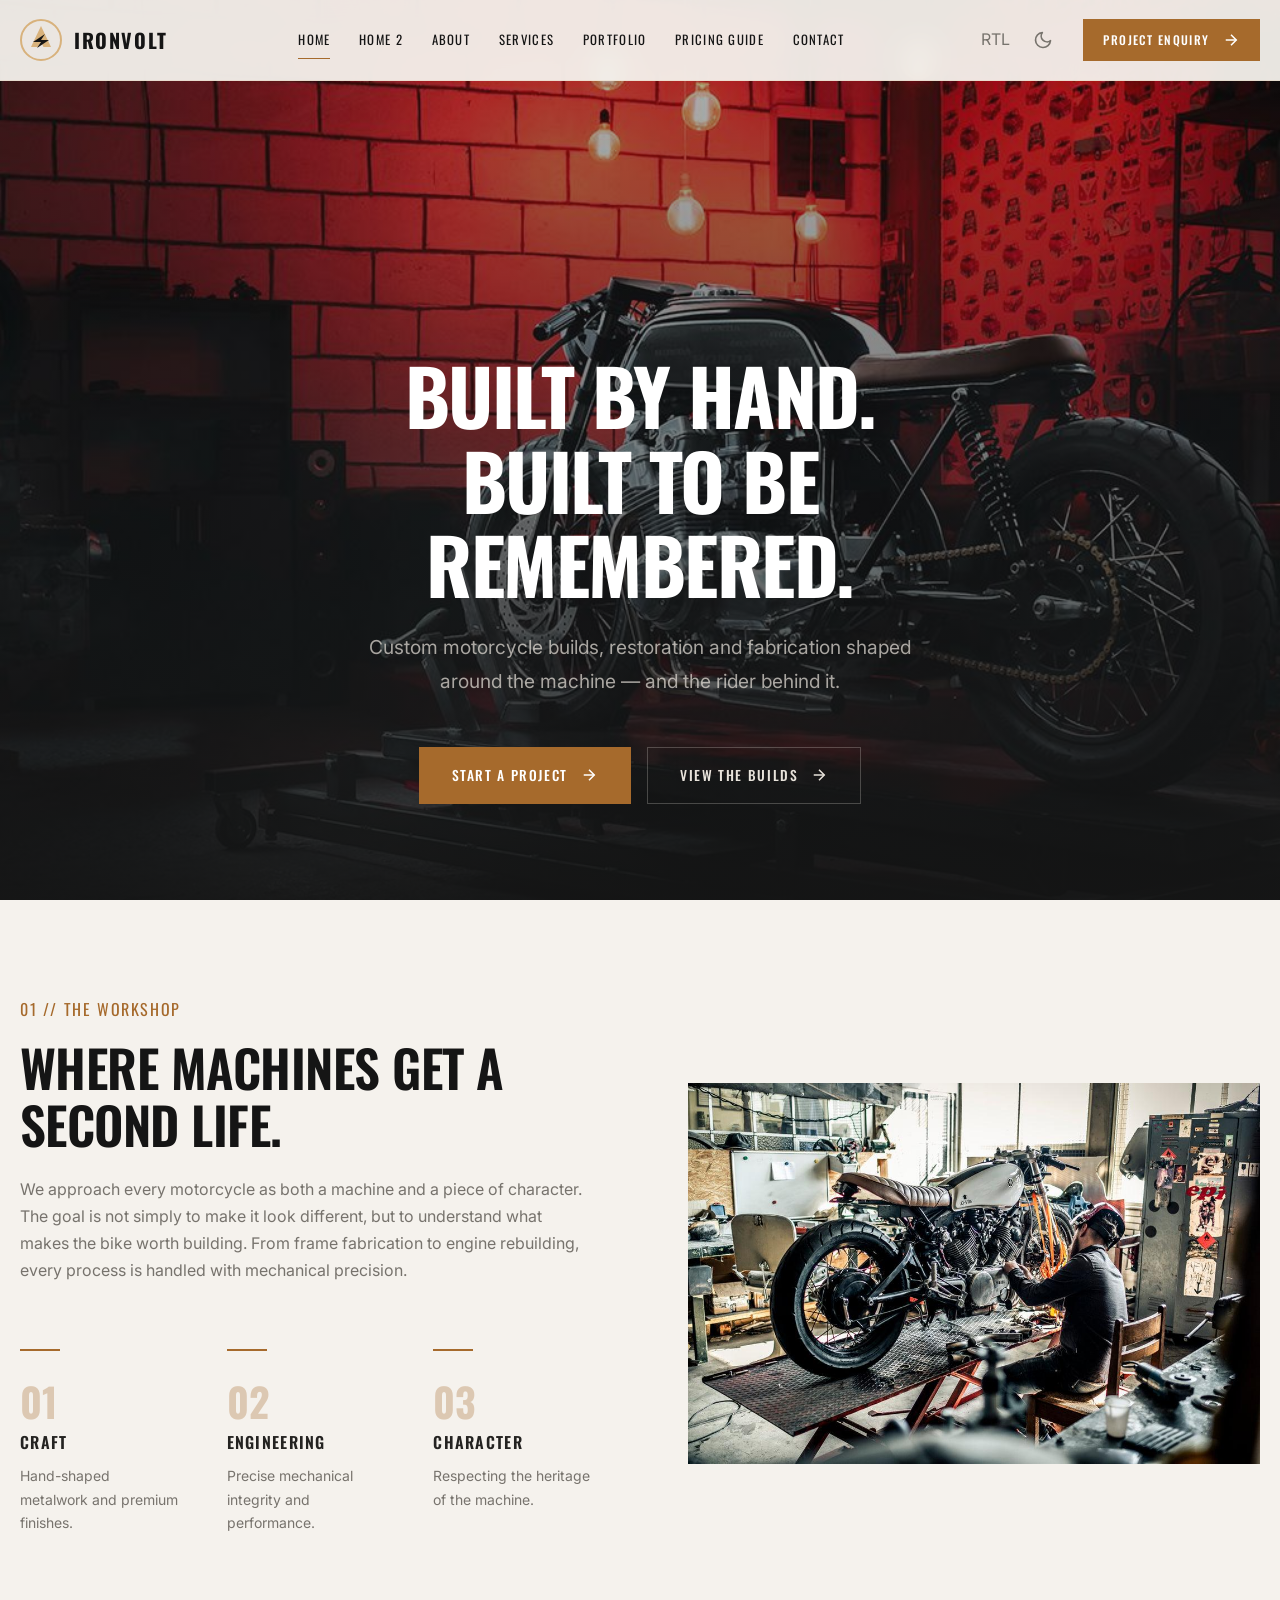
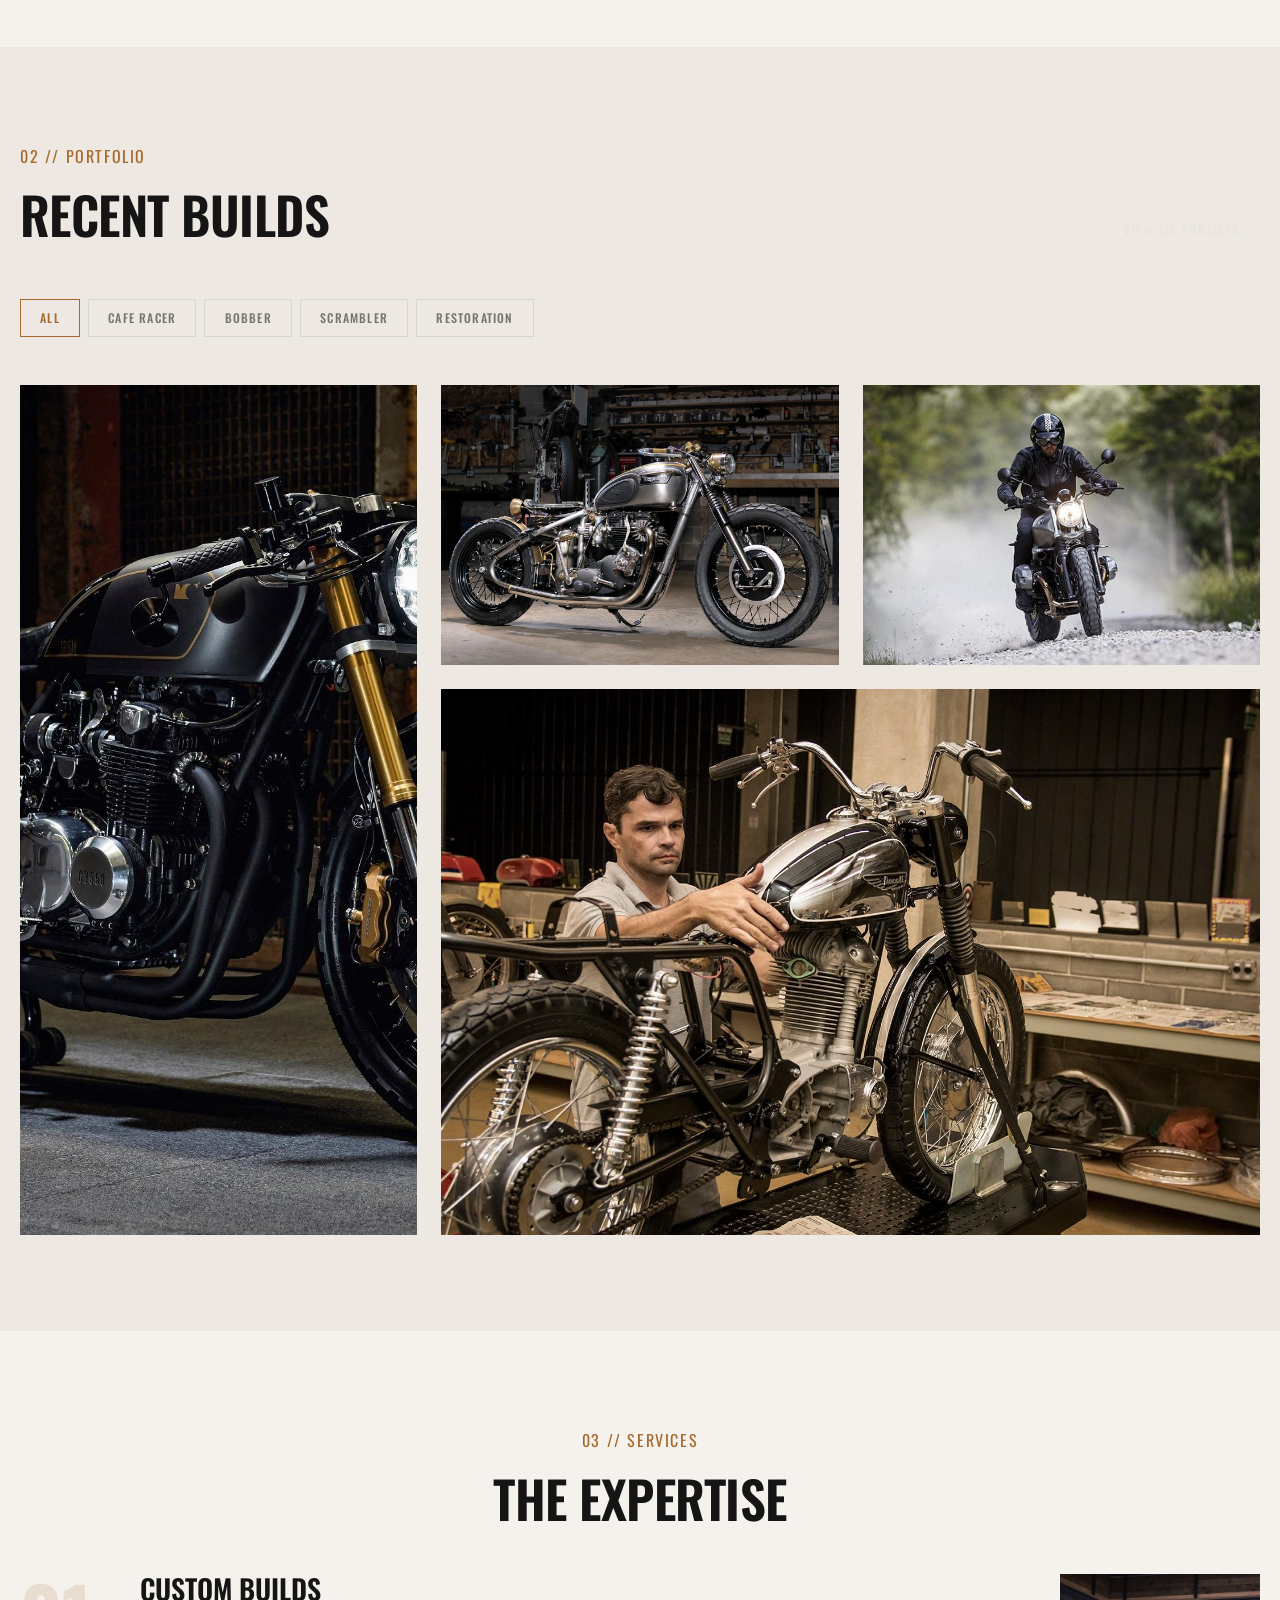
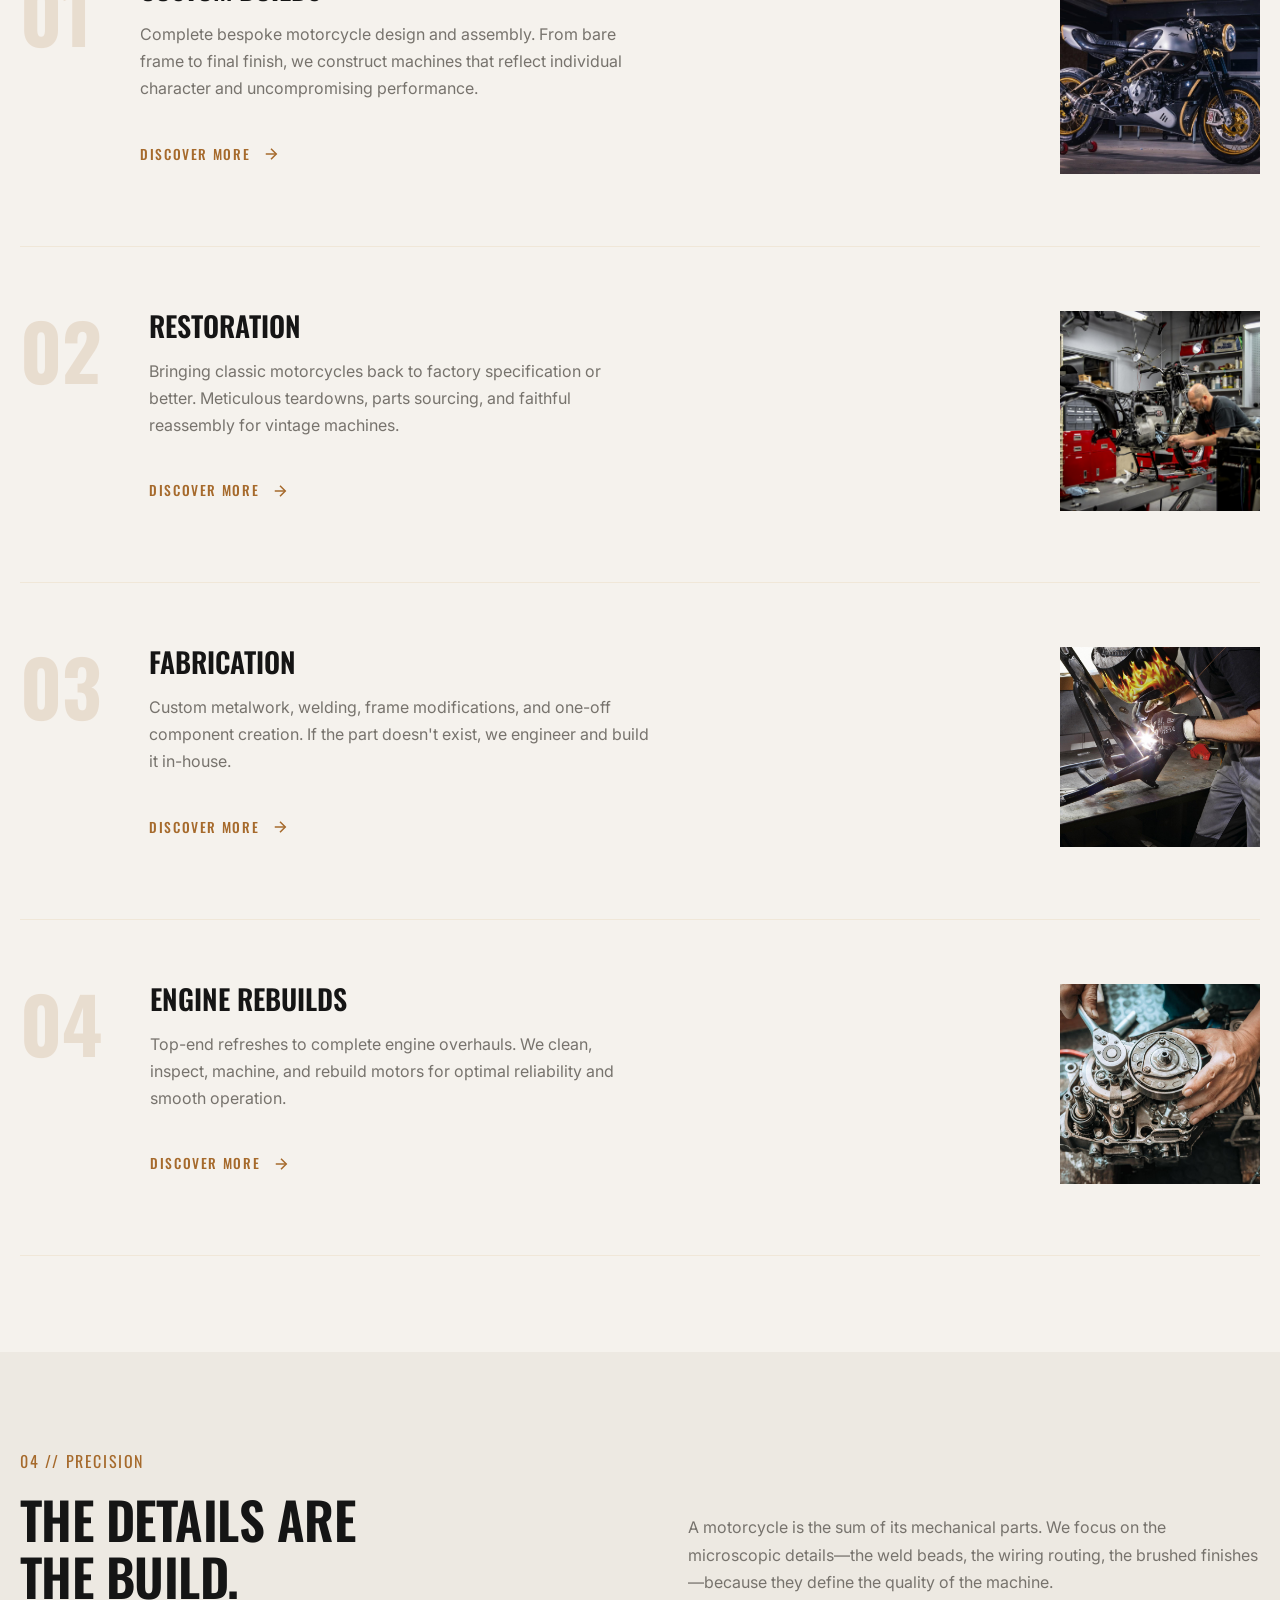
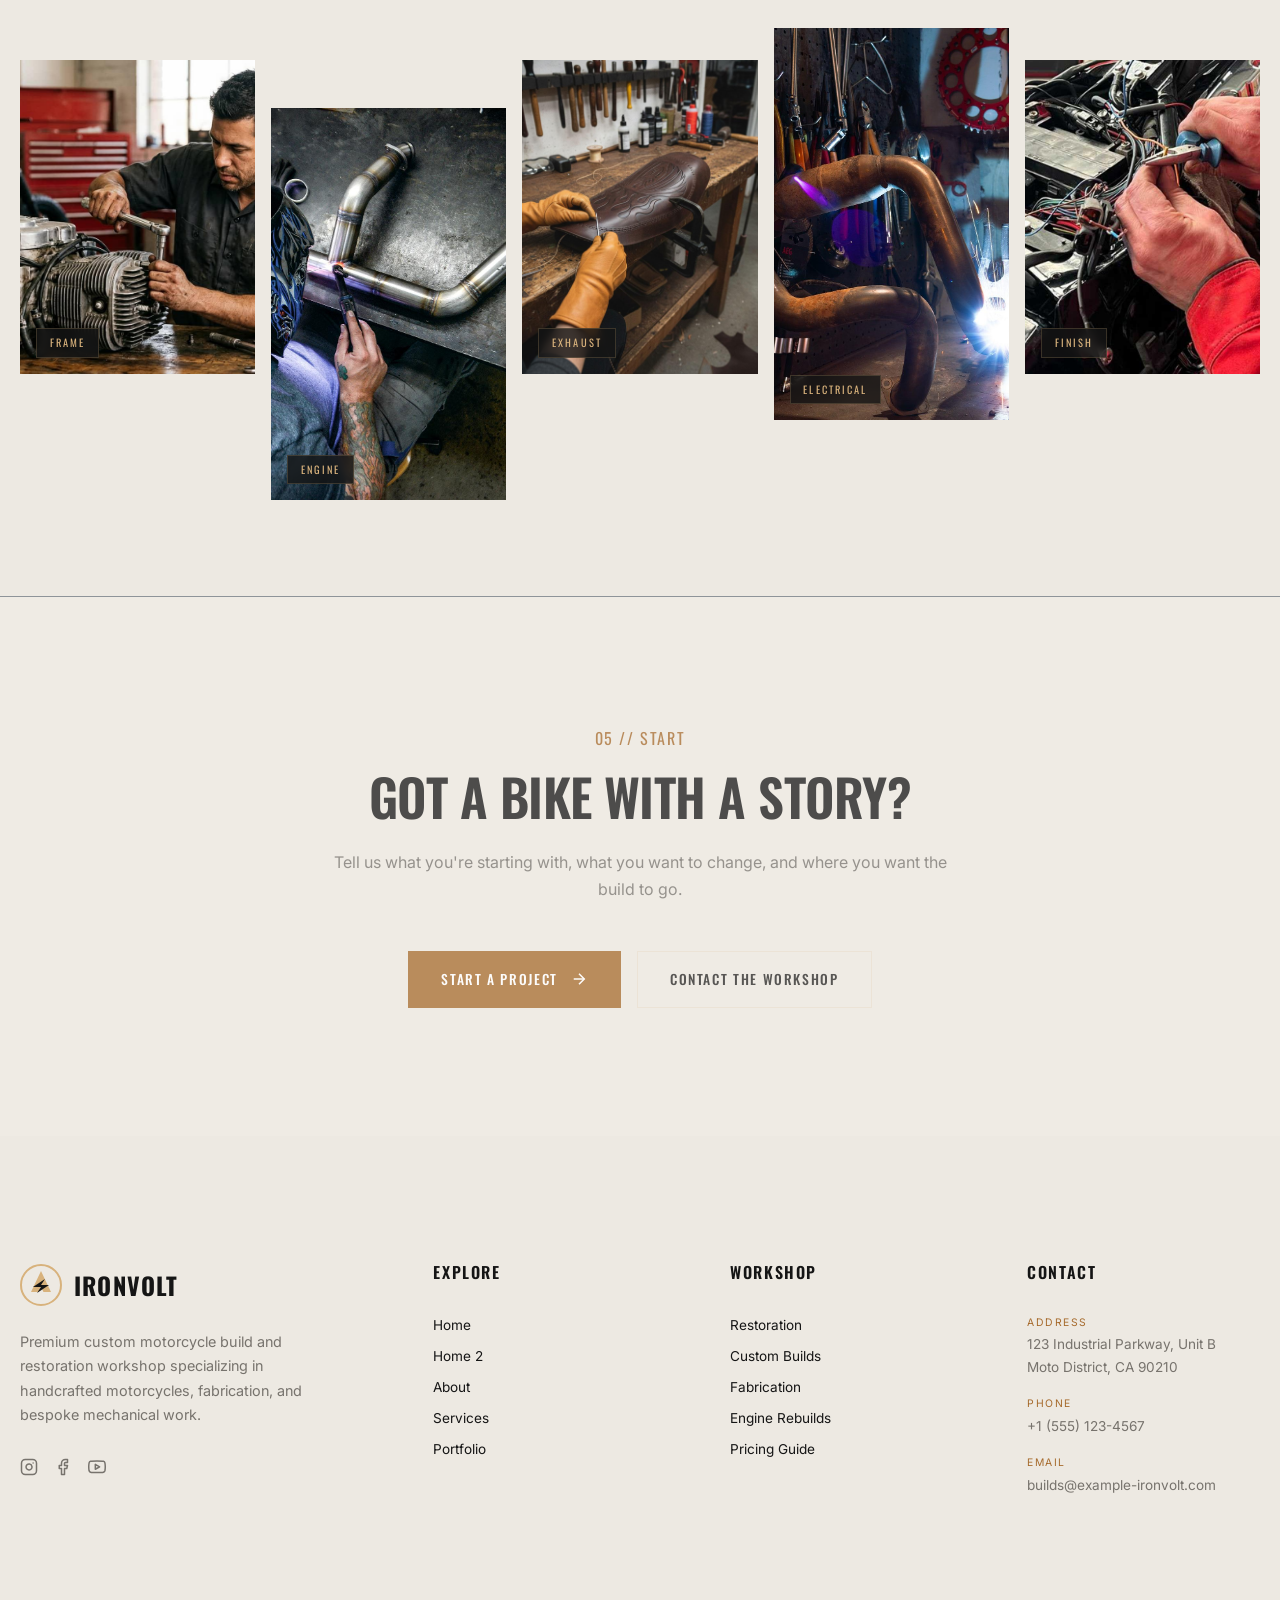
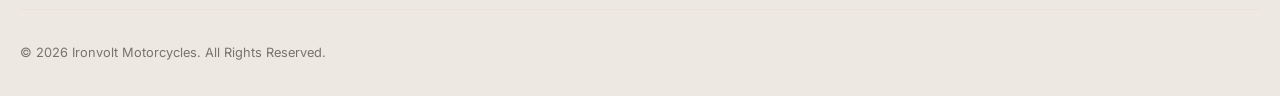
==== commit 9950aaeb: "changes" ====
--- a/index.html
+++ b/index.html
@@ -504,53 +504,8 @@
           </a>
           <p class="iv-footer__brand-text">Premium custom motorcycle build and restoration workshop specializing in
             handcrafted motorcycles, fabrication, and bespoke mechanical work.</p>
-        </div>
-
-        <div>
-          <h4 class="iv-footer__heading">EXPLORE</h4>
-          <div class="iv-footer__links">
-            <a href="index.html" class="iv-footer__link">Home</a>
-            <a href="home-2.html" class="iv-footer__link">Home 2</a>
-            <a href="about.html" class="iv-footer__link">About</a>
-            <a href="services.html" class="iv-footer__link">Services</a>
-            <a href="portfolio.html" class="iv-footer__link">Portfolio</a>
-          </div>
-        </div>
-
-        <div>
-          <h4 class="iv-footer__heading">WORKSHOP</h4>
-          <div class="iv-footer__links">
-            <a href="services.html#restoration" class="iv-footer__link">Restoration</a>
-            <a href="services.html#custom" class="iv-footer__link">Custom Builds</a>
-            <a href="services.html#fabrication" class="iv-footer__link">Fabrication</a>
-            <a href="services.html#engine" class="iv-footer__link">Engine Rebuilds</a>
-            <a href="pricing-guide.html" class="iv-footer__link">Pricing Guide</a>
-          </div>
-        </div>
-
-        <div>
-          <h4 class="iv-footer__heading">CONTACT</h4>
-          <div class="iv-footer__contact-item">
-            <div class="iv-footer__contact-label">Address</div>
-            <div class="iv-footer__contact-value">123 Industrial Parkway, Unit B<br>Moto District, CA 90210</div>
-          </div>
-          <div class="iv-footer__contact-item">
-            <div class="iv-footer__contact-label">Phone</div>
-            <div class="iv-footer__contact-value">+1 (555) 123-4567</div>
-          </div>
-          <div class="iv-footer__contact-item">
-            <div class="iv-footer__contact-label">Email</div>
-            <div class="iv-footer__contact-value">builds@example-ironvolt.com</div>
-          </div>
-        </div>
-
-      </div>
-
-      <div class="iv-footer__bottom">
-        <div class="iv-footer__copyright">
-          &copy; 2026 Ironvolt Motorcycles. All Rights Reserved.
-        </div>
-        <div class="iv-footer__social">
+        
+          <div class="iv-footer__social">
           <a href="#" class="iv-footer__social-link" aria-label="Instagram">
             <svg xmlns="http://www.w3.org/2000/svg" viewBox="0 0 24 24" fill="none" stroke="currentColor"
               stroke-width="2" stroke-linecap="round" stroke-linejoin="round">
@@ -575,6 +530,53 @@
             </svg>
           </a>
         </div>
+</div>
+
+        <div>
+          <h4 class="iv-footer__heading">EXPLORE</h4>
+          <div class="iv-footer__links">
+            <a href="index.html" class="iv-footer__link">Home</a>
+            <a href="home-2.html" class="iv-footer__link">Home 2</a>
+            <a href="about.html" class="iv-footer__link">About</a>
+            <a href="services.html" class="iv-footer__link">Services</a>
+            <a href="portfolio.html" class="iv-footer__link">Portfolio</a>
+          </div>
+        </div>
+
+        <div>
+          <h4 class="iv-footer__heading">WORKSHOP</h4>
+          <div class="iv-footer__links">
+            <a href="services.html#restoration" class="iv-footer__link">Restoration</a>
+            <a href="services.html#custom" class="iv-footer__link">Custom Builds</a>
+            <a href="services.html#fabrication" class="iv-footer__link">Fabrication</a>
+            <a href="services.html#engine" class="iv-footer__link">Engine Rebuilds</a>
+            <a href="pricing-guide.html" class="iv-footer__link">Pricing Guide</a>
+          </div>
+        </div>
+
+        <div>
+          <h4 class="iv-footer__heading">CONTACT</h4>
+          <div class="iv-footer__contact-item">
+            <div class="iv-footer__contact-label">Address</div>
+            <div class="iv-footer__contact-value">123 Industrial Parkway, Unit B<br>Moto District, CA 90210</div>
+          </div>
+          <div class="iv-footer__contact-item">
+            <div class="iv-footer__contact-label">Phone</div>
+            <div class="iv-footer__contact-value">+1 (555) 123-4567</div>
+          </div>
+          <div class="iv-footer__contact-item">
+            <div class="iv-footer__contact-label">Email</div>
+            <div class="iv-footer__contact-value">builds@example-ironvolt.com</div>
+          </div>
+        </div>
+
+      </div>
+
+      <div class="iv-footer__bottom">
+        <div class="iv-footer__copyright">
+          &copy; 2026 Ironvolt Motorcycles. All Rights Reserved.
+        </div>
+        
       </div>
     </div>
   </footer>
@@ -588,4 +590,4 @@
   <script src="assets/js/main.js"></script>
 </body>
 
-</html>+</html>
--- a/assets/css/style.css
+++ b/assets/css/style.css
@@ -3832,6 +3832,11 @@
     color: rgba(232, 227, 219, 0.4);
 }
 
+[data-theme="dark"] .iv-footer__bottom-link:hover,
+[data-theme="dark"] .iv-footer__social-link:hover {
+    color: var(--color-accent);
+}
+
 /* 2. RTL and theme icon inside hamburger in light mode */
 .iv-mobile-nav__toggle {
     color: var(--text-primary);
@@ -3853,9 +3858,10 @@
     border-color: var(--color-secondary);
 }
 
-/* 3. Home1 hero section button same size in mob view */
+/* 3. Home1 hero & CTA section button same size in mob view */
 @media (max-width: 575px) {
-    .iv-hero__actions .iv-btn {
+    .iv-hero__actions .iv-btn,
+    .iv-cta__actions .iv-btn {
         width: 100%;
         justify-content: center;
         box-sizing: border-box;
@@ -3873,7 +3879,7 @@
     }
 
     .iv-hero--split .iv-hero__left .iv-hero__actions {
-        justify-content: center;
+        justify-content: center !important;
     }
 }
 
@@ -3884,6 +3890,7 @@
         grid-template-columns: repeat(2, 1fr);
         gap: var(--space-xl);
         padding-top: 0;
+        padding-inline-start: 0;
     }
 
     .iv-timeline__line,
@@ -3912,6 +3919,7 @@
 @media (max-width: 575px) {
     .iv-timeline {
         grid-template-columns: 1fr;
+        padding-inline: 0;
     }
 }
 
@@ -4128,4 +4136,15 @@
     justify-content: center;
     padding: 1rem 2rem;
     margin-top: auto;
+}
+
+@media (max-width: 767px) {
+    .iv-estimator--full {
+        padding: 1.5rem !important;
+    }
+}
+
+/* Social icons margin in first column */
+.iv-footer__grid > div:first-child .iv-footer__social {
+    margin-top: var(--space-lg);
 }
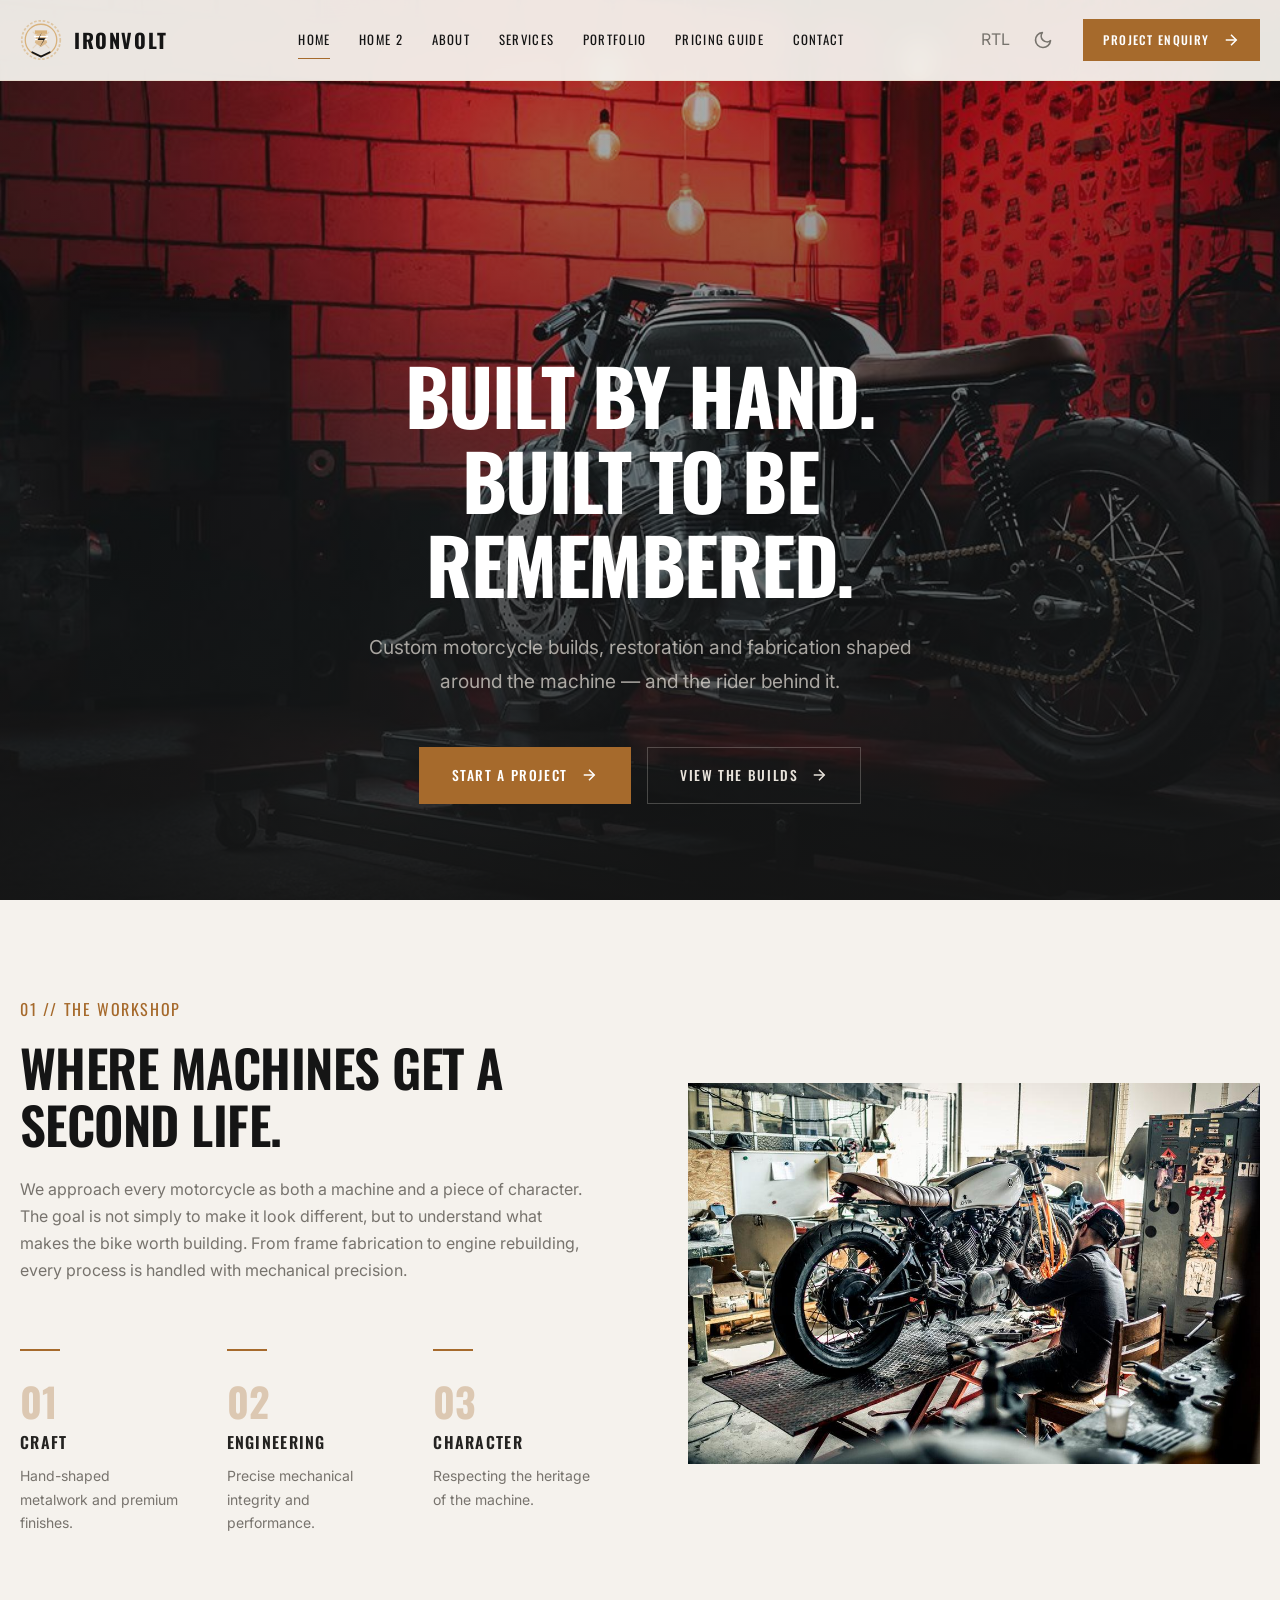
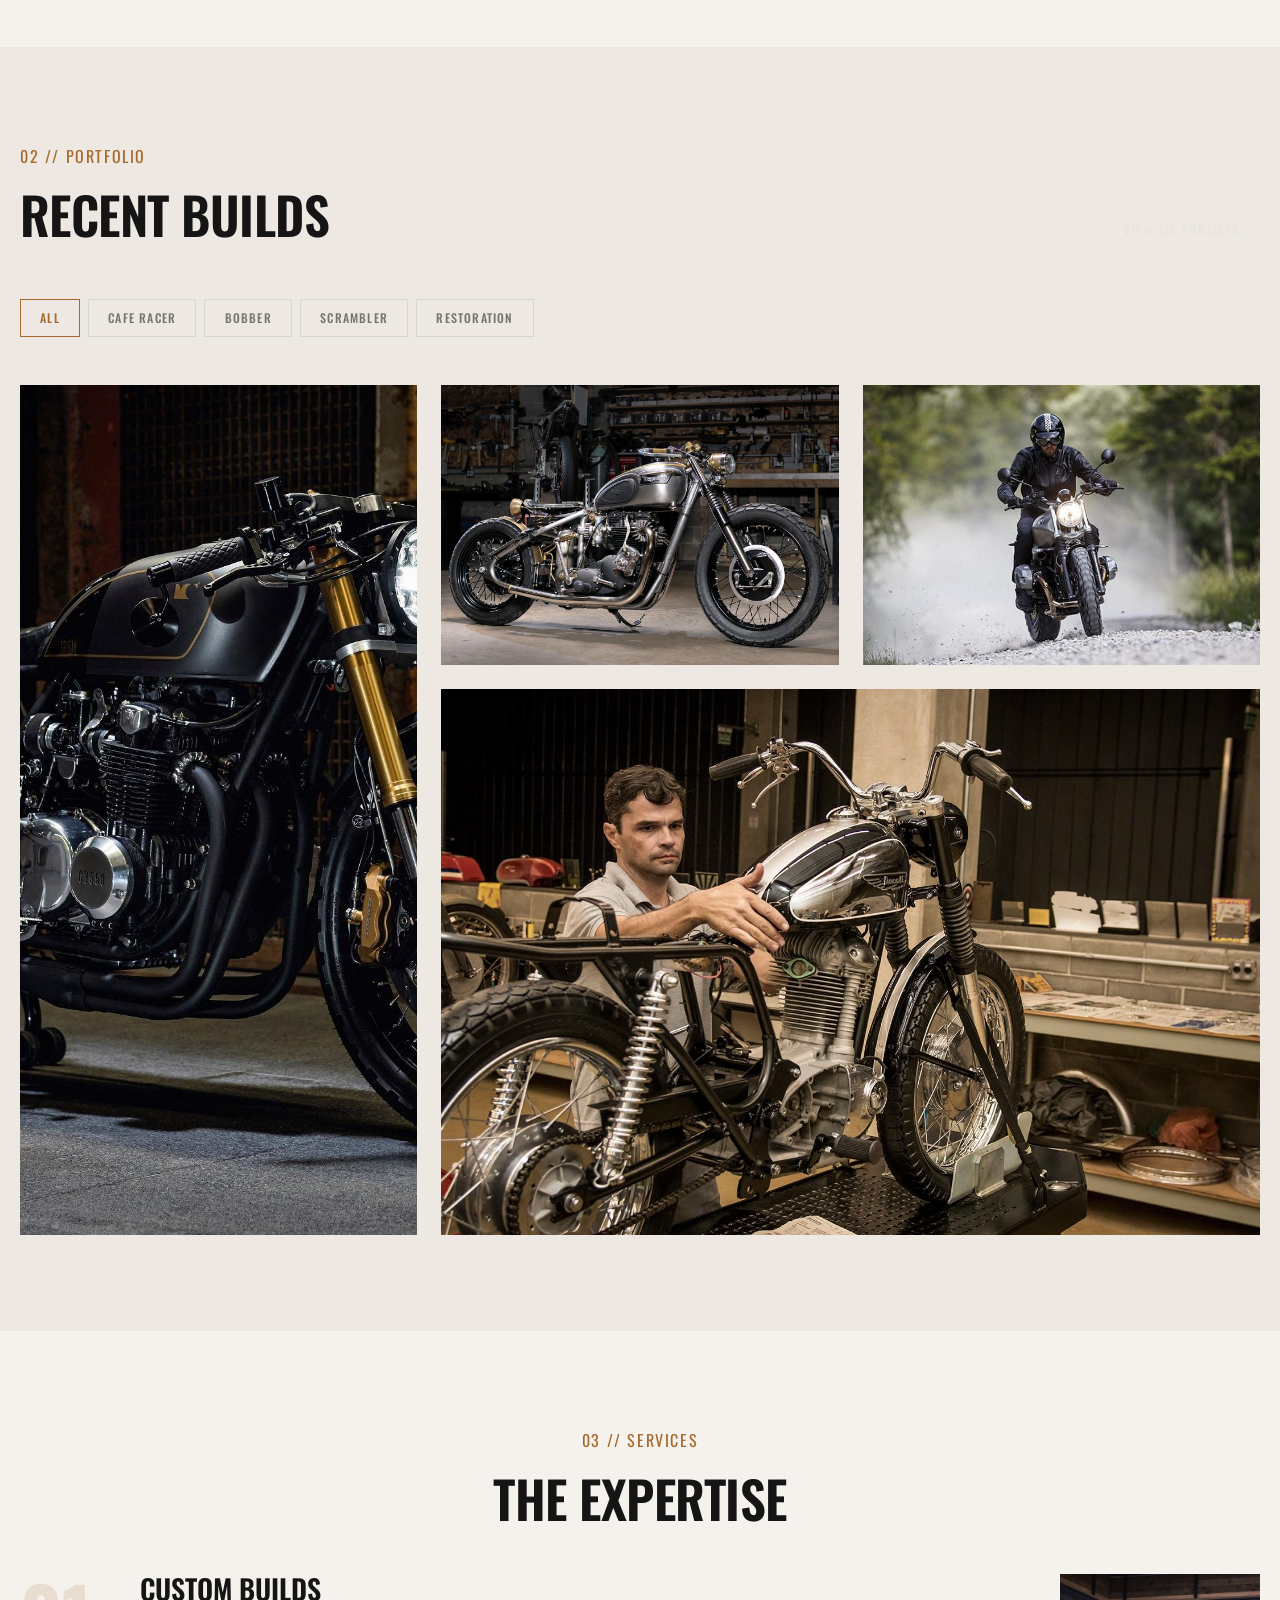
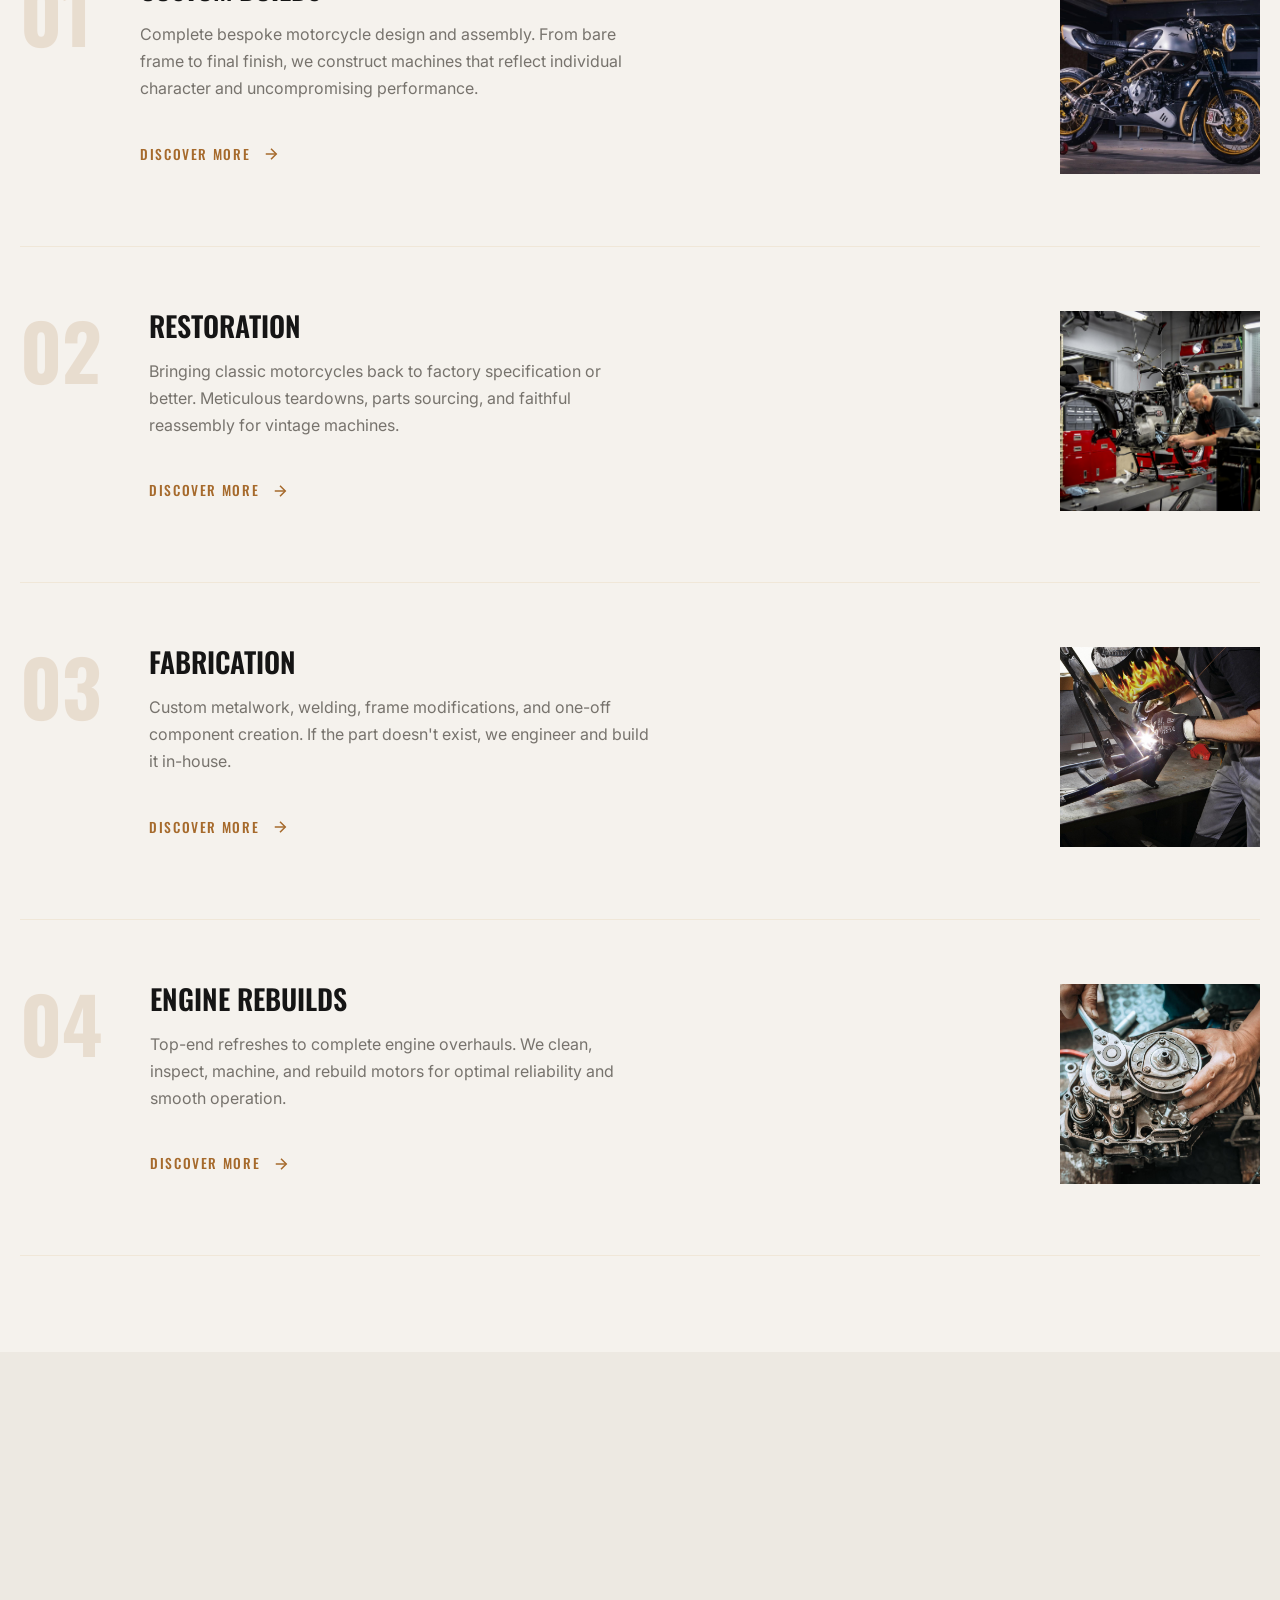
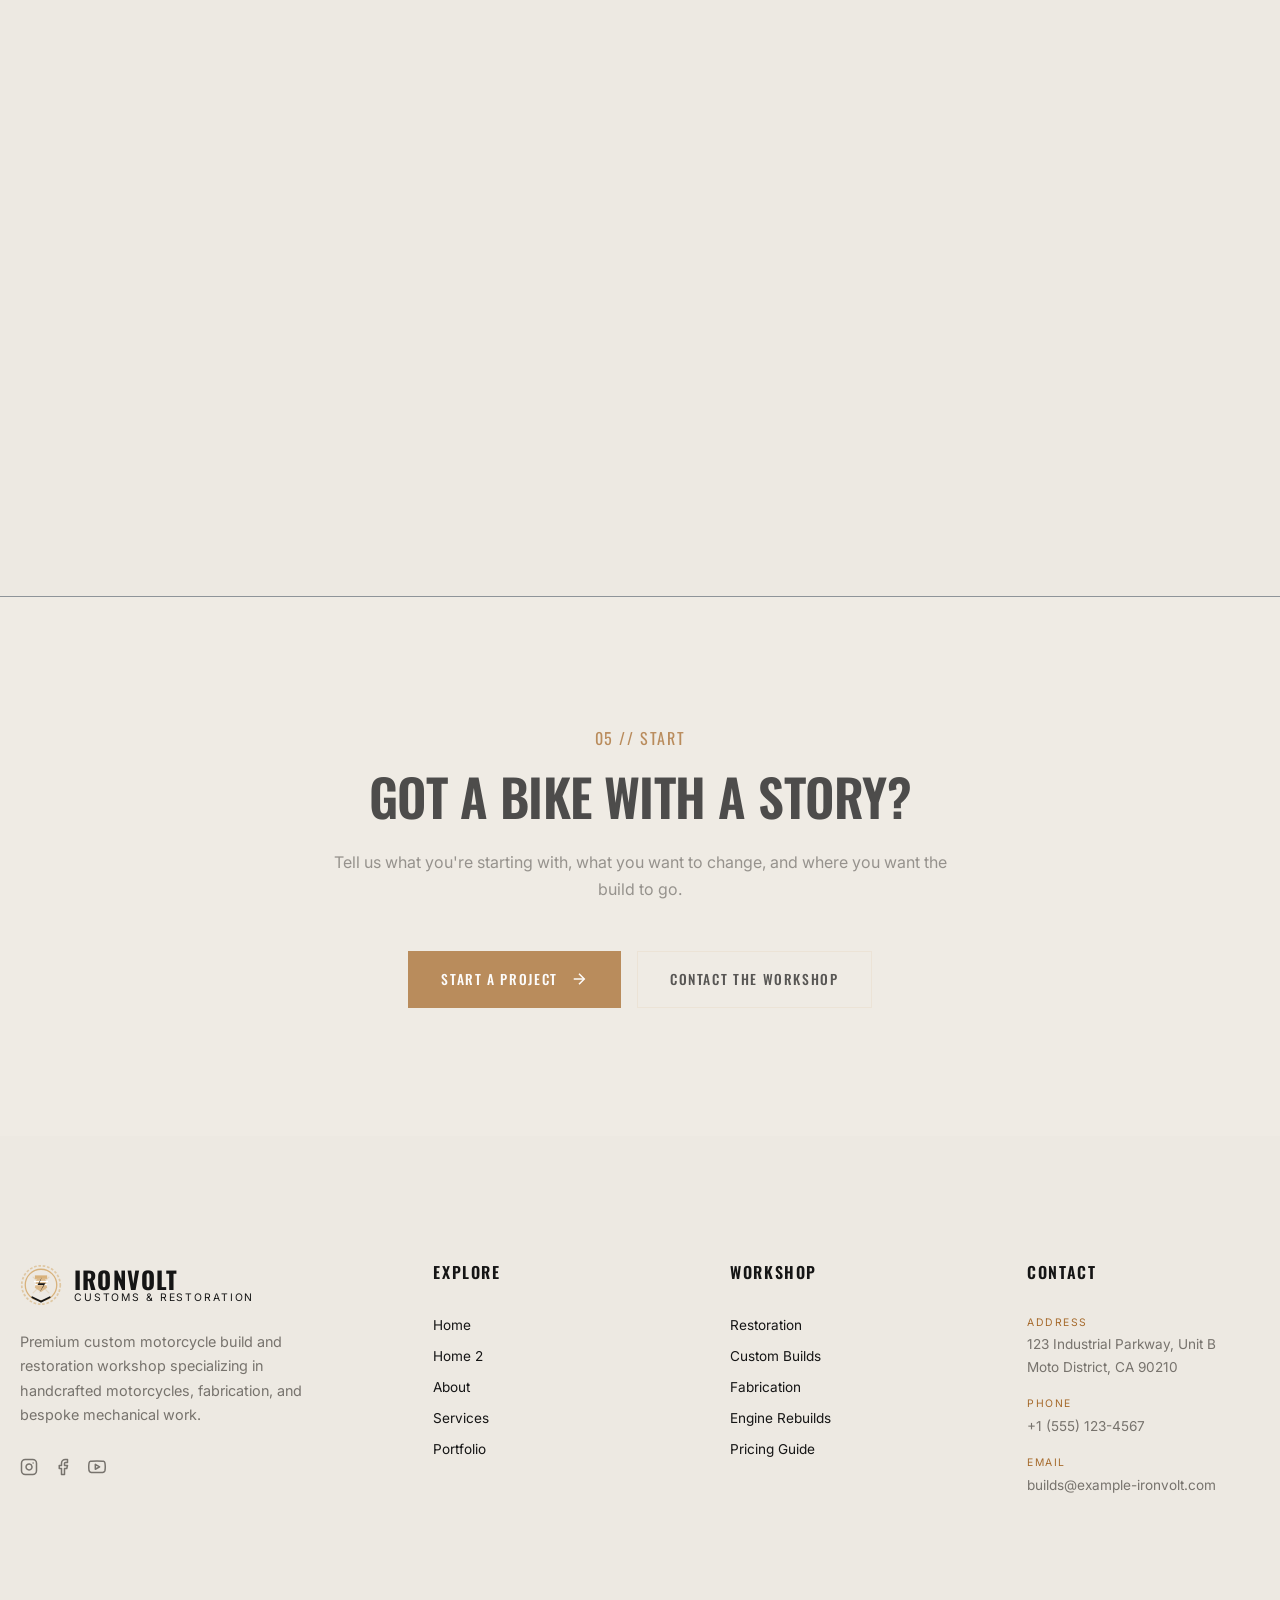
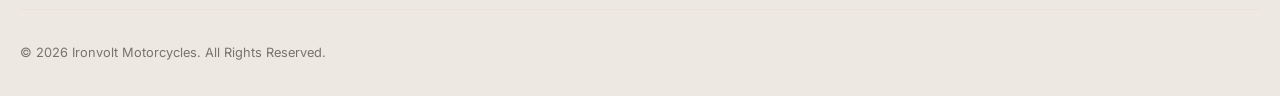
==== commit 67c6ce92: "corrections" ====
--- a/index.html
+++ b/index.html
@@ -1,593 +1,614 @@
-<!DOCTYPE html>
-<html lang="en" dir="ltr" data-theme="light">
-
-<head>
-  <meta charset="UTF-8">
-  <meta name="viewport" content="width=device-width, initial-scale=1.0">
-  <title>Custom Motorcycle Builds & Restoration | Ironvolt</title>
-  <link rel="icon" type="image/svg+xml" href="favicon.svg">
-  <meta name="description"
-    content="Ironvolt Motorcycles is a premium custom motorcycle build and restoration workshop specializing in handcrafted motorcycles, fabrication, and bespoke mechanical work.">
-
-  <!-- Open Graph / Social -->
-  <meta property="og:type" content="website">
-  <meta property="og:title" content="Custom Motorcycle Builds & Restoration | Ironvolt">
-  <meta property="og:description"
-    content="Premium custom motorcycle build and restoration workshop. Built by hand. Built to be remembered.">
-  <meta property="og:image" content="assets/images/hero-motorcycle.jpg">
-  <link rel="canonical" href="https://example-ironvolt.com/">
-
-  <!-- Fonts -->
-  <link rel="preconnect" href="https://fonts.googleapis.com">
-  <link rel="preconnect" href="https://fonts.gstatic.com" crossorigin>
-  <link
-    href="https://fonts.googleapis.com/css2?family=Inter:wght@400;500;600&family=Oswald:wght@400;500;600;700&display=swap"
-    rel="stylesheet">
-
-  <!-- Bootstrap 5 Grid/Utils only -->
-  <link href="https://cdn.jsdelivr.net/npm/bootstrap@5.3.0/dist/css/bootstrap.min.css" rel="stylesheet">
-
-  <!-- Custom CSS -->
-  <link rel="stylesheet" href="assets/css/style.css">
-</head>
-
-<body>
-  <!-- Skip Link -->
-  <a href="#main-content" class="iv-skip-link">Skip to content</a>
-
-  <!-- ============================================ -->
-  <!-- HEADER / NAVBAR                              -->
-  <!-- ============================================ -->
-  <header class="iv-header">
-    <div class="iv-container">
-      <div class="iv-header__inner">
-        <!-- Logo -->
-        <a href="index.html" class="iv-logo" aria-label="Ironvolt Motorcycles Home">
-          <svg class="iv-logo__mark" viewBox="0 0 42 42" fill="none" xmlns="http://www.w3.org/2000/svg">
-            <circle cx="21" cy="21" r="20" stroke="currentColor" stroke-width="2" />
-            <path d="M21 7L31 28H23.5L21 23L18.5 28H11L21 7Z" fill="currentColor" />
-            <path d="M25 15L21 21H29L17 29L21 23H13L25 15Z" fill="var(--color-primary)" />
-          </svg>
-          <div class="iv-logo__text">
-            <span class="iv-logo__name">Ironvolt</span>
-          </div>
-        </a>
-
-        <!-- Desktop Nav -->
-        <nav class="iv-nav" aria-label="Main Navigation">
-          <a href="index.html" class="iv-nav__link active">Home</a>
-          <a href="home-2.html" class="iv-nav__link">Home 2</a>
-          <a href="about.html" class="iv-nav__link">About</a>
-          <a href="services.html" class="iv-nav__link">Services</a>
-          <a href="portfolio.html" class="iv-nav__link">Portfolio</a>
-          <a href="pricing-guide.html" class="iv-nav__link">Pricing Guide</a>
-          <a href="contact.html" class="iv-nav__link">Contact</a>
-        </nav>
-
-        <!-- Actions -->
-        <div class="iv-header__actions">
-          <button class="iv-header__action-btn js-rtl-toggle" aria-label="Toggle RTL">
-            <svg xmlns="http://www.w3.org/2000/svg" width="20" height="20" viewBox="0 0 24 24" fill="none"
-              stroke="currentColor" stroke-width="2" stroke-linecap="round" stroke-linejoin="round">
-              <path d="M3 12h18" />
-              <path d="M3 12l6-6" />
-              <path d="M3 12l6 6" />
-            </svg>
-          </button>
-          <button class="iv-header__action-btn js-theme-toggle" aria-label="Toggle Theme"></button>
-          <div class="iv-header__cta">
-            <a href="enquiry.html" class="iv-btn iv-btn--primary iv-btn--sm">
-              Project Enquiry
-              <svg class="iv-arrow" xmlns="http://www.w3.org/2000/svg" viewBox="0 0 24 24" fill="none"
-                stroke="currentColor" stroke-width="2">
-                <line x1="5" y1="12" x2="19" y2="12"></line>
-                <polyline points="12 5 19 12 12 19"></polyline>
-              </svg>
-            </a>
-          </div>
-        </div>
-
-        <!-- Hamburger -->
-        <button class="iv-hamburger" aria-label="Toggle Mobile Menu" aria-expanded="false">
-          <span class="iv-hamburger__lines">
-            <span class="iv-hamburger__line"></span>
-            <span class="iv-hamburger__line"></span>
-            <span class="iv-hamburger__line"></span>
-          </span>
-        </button>
-      </div>
-    </div>
-  </header>
-
-  <!-- Mobile Nav Drawer -->
-  <div class="iv-mobile-nav"><button class="iv-mobile-nav__close js-mobile-close" aria-label="Close Menu"><svg
-        xmlns="http://www.w3.org/2000/svg" width="32" height="32" viewBox="0 0 24 24" fill="none" stroke="currentColor"
-        stroke-width="2" stroke-linecap="round" stroke-linejoin="round">
-        <line x1="18" y1="6" x2="6" y2="18"></line>
-        <line x1="6" y1="6" x2="18" y2="18"></line>
-      </svg></button>
-    <a href="index.html" class="iv-mobile-nav__link active">Home</a>
-    <a href="home-2.html" class="iv-mobile-nav__link">Home 2</a>
-    <a href="about.html" class="iv-mobile-nav__link">About</a>
-    <a href="services.html" class="iv-mobile-nav__link">Services</a>
-    <a href="portfolio.html" class="iv-mobile-nav__link">Portfolio</a>
-    <a href="pricing-guide.html" class="iv-mobile-nav__link">Pricing Guide</a>
-    <a href="contact.html" class="iv-mobile-nav__link">Contact</a>
-
-    <div class="iv-mobile-nav__cta">
-      <a href="enquiry.html" class="iv-btn iv-btn--primary" style="width: 100%; justify-content: center;">
-        Project Enquiry
-      </a>
-    </div>
-
-    <div class="iv-mobile-nav__controls">
-      <button class="iv-mobile-nav__toggle js-theme-toggle">Dark Mode</button>
-      <button class="iv-mobile-nav__toggle js-rtl-toggle">RTL Mode</button>
-    </div>
-  </div>
-  <div class="iv-mobile-overlay"></div>
-
-
-
-  <main id="main-content">
-
-    <!-- ============================================ -->
-    <!-- SECTION 01 — HERO                            -->
-    <!-- ============================================ -->
-    <section class="iv-hero">
-      <div class="iv-hero__bg">
-        <img src="assets/images/home1-hero.jpg" alt="Custom cafe racer motorcycle in dark workshop" loading="eager"
-          width="1920" height="1080">
-      </div>
-      <div class="iv-hero__overlay"></div>
-
-      <div class="iv-container">
-        <div class="iv-hero__content iv-reveal iv-reveal--left">
-          <h1 class="iv-hero__title">BUILT BY HAND.<br>BUILT TO BE REMEMBERED.</h1>
-          <p class="iv-hero__subtitle">Custom motorcycle builds, restoration and fabrication shaped around the machine —
-            and the rider behind it.</p>
-
-          <div class="iv-hero__actions">
-            <a href="enquiry.html" class="iv-btn iv-btn--primary ">
-              Start A Project
-              <svg class="iv-arrow" xmlns="http://www.w3.org/2000/svg" viewBox="0 0 24 24" fill="none"
-                stroke="currentColor" stroke-width="2">
-                <line x1="5" y1="12" x2="19" y2="12"></line>
-                <polyline points="12 5 19 12 12 19"></polyline>
-              </svg>
-            </a>
-            <a href="portfolio.html" class="iv-btn iv-btn--light">
-              View The Builds
-              <svg class="iv-arrow" xmlns="http://www.w3.org/2000/svg" viewBox="0 0 24 24" fill="none"
-                stroke="currentColor" stroke-width="2">
-                <line x1="5" y1="12" x2="19" y2="12"></line>
-                <polyline points="12 5 19 12 12 19"></polyline>
-              </svg>
-            </a>
-          </div>
-        </div>
-      </div>
-    </section>
-
-    <!-- ============================================ -->
-    <!-- SECTION 02 — THE WORKSHOP                    -->
-    <!-- ============================================ -->
-    <section class="iv-section">
-      <div class="iv-container">
-        <div class="iv-split">
-          <div class="iv-reveal iv-reveal--left">
-            <div class="section-number mb-3">01 // THE WORKSHOP</div>
-            <h2 class="mb-4">WHERE MACHINES GET A SECOND LIFE.</h2>
-            <p>We approach every motorcycle as both a machine and a piece of character. The goal is not simply to make
-              it look different, but to understand what makes the bike worth building. From frame fabrication to engine
-              rebuilding, every process is handled with mechanical precision.</p>
-
-            <div class="iv-workshop__principles">
-              <div class="iv-principle">
-                <div class="iv-principle__number">01</div>
-                <div class="iv-principle__title">CRAFT</div>
-                <p class="small">Hand-shaped metalwork and premium finishes.</p>
-              </div>
-              <div class="iv-principle">
-                <div class="iv-principle__number">02</div>
-                <div class="iv-principle__title">ENGINEERING</div>
-                <p class="small">Precise mechanical integrity and performance.</p>
-              </div>
-              <div class="iv-principle">
-                <div class="iv-principle__number">03</div>
-                <div class="iv-principle__title">CHARACTER</div>
-                <p class="small">Respecting the heritage of the machine.</p>
-              </div>
-            </div>
-          </div>
-          <div class="iv-reveal iv-reveal--right">
-            <img src="assets/images/workshop.jpg" alt="Mechanic working on motorcycle in workshop" width="800"
-              height="600" loading="lazy">
-          </div>
-        </div>
-      </div>
-    </section>
-
-    <!-- ============================================ -->
-    <!-- SECTION 03 — CUSTOM BUILD GALLERY            -->
-    <!-- ============================================ -->
-    <section class="iv-section iv-section--dark">
-      <div class="iv-container">
-        <div class="d-flex justify-content-between align-items-end mb-5 flex-wrap gap-4">
-          <div class="iv-reveal">
-            <div class="section-number mb-3">02 // PORTFOLIO</div>
-            <h2>RECENT BUILDS</h2>
-          </div>
-          <div class="iv-reveal">
-            <a href="portfolio.html" class="iv-btn iv-btn--light iv-btn--sm">View All Projects</a>
-          </div>
-        </div>
-
-        <div class="iv-gallery__filters iv-reveal iv-reveal--d1">
-          <button class="iv-gallery__filter active" data-filter="all">ALL</button>
-          <button class="iv-gallery__filter" data-filter="cafe-racer">CAFE RACER</button>
-          <button class="iv-gallery__filter" data-filter="bobber">BOBBER</button>
-          <button class="iv-gallery__filter" data-filter="scrambler">SCRAMBLER</button>
-          <button class="iv-gallery__filter" data-filter="restoration">RESTORATION</button>
-        </div>
-
-        <div class="iv-gallery__grid">
-          <!-- Featured Item -->
-          <div class="iv-gallery__item iv-reveal iv-reveal--d2" data-category="cafe-racer">
-            <img class="iv-gallery__item-img" src="assets/images/build1.jpg" alt="Custom Cafe Racer Build"
-              loading="lazy" width="800" height="1000">
-            <div class="iv-gallery__item-overlay">
-              <span class="iv-gallery__item-category">CAFE RACER</span>
-              <h3 class="iv-gallery__item-title">THE NIGHT SHIFT</h3>
-              <div class="iv-gallery__item-meta">
-                <span>Custom Build</span>
-                <span>&bull;</span>
-                <span>Sample Project</span>
-              </div>
-              <a href="portfolio.html" class="iv-gallery__item-link">
-                VIEW BUILD
-                <svg xmlns="http://www.w3.org/2000/svg" viewBox="0 0 24 24" fill="none" stroke="currentColor"
-                  stroke-width="2">
-                  <line x1="5" y1="12" x2="19" y2="12"></line>
-                  <polyline points="12 5 19 12 12 19"></polyline>
-                </svg>
-              </a>
-            </div>
-            <div class="iv-gallery__item-border"></div>
-          </div>
-
-          <!-- Item -->
-          <div class="iv-gallery__item iv-reveal iv-reveal--d3" data-category="restoration">
-            <img class="iv-gallery__item-img" src="assets/images/build2.jpg" alt="Vintage Restoration" loading="lazy"
-              width="600" height="400">
-            <div class="iv-gallery__item-overlay">
-              <span class="iv-gallery__item-category">RESTORATION</span>
-              <h3 class="iv-gallery__item-title">FACTORY SPEC</h3>
-              <a href="portfolio.html" class="iv-gallery__item-link">
-                VIEW BUILD
-                <svg xmlns="http://www.w3.org/2000/svg" viewBox="0 0 24 24" fill="none" stroke="currentColor"
-                  stroke-width="2">
-                  <line x1="5" y1="12" x2="19" y2="12"></line>
-                  <polyline points="12 5 19 12 12 19"></polyline>
-                </svg>
-              </a>
-            </div>
-            <div class="iv-gallery__item-border"></div>
-          </div>
-
-          <!-- Item (Placeholder image) -->
-          <div class="iv-gallery__item iv-reveal iv-reveal--d4" data-category="bobber">
-            <img class="iv-gallery__item-img" src="assets/images/build3.jpg" alt="Bobber Build" loading="lazy"
-              width="600" height="400">
-            <div class="iv-gallery__item-overlay">
-              <span class="iv-gallery__item-category">BOBBER</span>
-              <h3 class="iv-gallery__item-title">IRON CLAD</h3>
-              <a href="portfolio.html" class="iv-gallery__item-link">
-                VIEW BUILD
-                <svg xmlns="http://www.w3.org/2000/svg" viewBox="0 0 24 24" fill="none" stroke="currentColor"
-                  stroke-width="2">
-                  <line x1="5" y1="12" x2="19" y2="12"></line>
-                  <polyline points="12 5 19 12 12 19"></polyline>
-                </svg>
-              </a>
-            </div>
-            <div class="iv-gallery__item-border"></div>
-          </div>
-
-          <!-- Wide Item (Placeholder image) -->
-          <div class="iv-gallery__item iv-reveal iv-reveal--d2" data-category="scrambler">
-            <img class="iv-gallery__item-img" src="assets/images/build4.jpg" alt="Scrambler Build" loading="lazy"
-              width="1200" height="400">
-            <div class="iv-gallery__item-overlay">
-              <span class="iv-gallery__item-category">SCRAMBLER</span>
-              <h3 class="iv-gallery__item-title">DIRT TRACKER</h3>
-              <div class="iv-gallery__item-meta">
-                <span>Fabrication</span>
-                <span>&bull;</span>
-                <span>Sample Project</span>
-              </div>
-              <a href="portfolio.html" class="iv-gallery__item-link">
-                VIEW BUILD
-                <svg xmlns="http://www.w3.org/2000/svg" viewBox="0 0 24 24" fill="none" stroke="currentColor"
-                  stroke-width="2">
-                  <line x1="5" y1="12" x2="19" y2="12"></line>
-                  <polyline points="12 5 19 12 12 19"></polyline>
-                </svg>
-              </a>
-            </div>
-            <div class="iv-gallery__item-border"></div>
-          </div>
-        </div>
-      </div>
-    </section>
-
-    <!-- ============================================ -->
-    <!-- SECTION 04 — WHAT WE BUILD                   -->
-    <!-- ============================================ -->
-    <section class="iv-section">
-      <div class="iv-container">
-        <div class="text-center mb-5 iv-reveal">
-          <div class="section-number mb-3">03 // SERVICES</div>
-          <h2>THE EXPERTISE</h2>
-        </div>
-
-        <div class="iv-services__grid">
-
-          <!-- Service 1 -->
-          <div class="iv-service-card iv-reveal iv-reveal--left">
-            <div class="iv-service-card__number">01</div>
-            <div class="iv-service-card__content">
-              <h3 class="iv-service-card__title">CUSTOM BUILDS</h3>
-              <p class="iv-service-card__desc">Complete bespoke motorcycle design and assembly. From bare frame to final
-                finish, we construct machines that reflect individual character and uncompromising performance.</p>
-              <a href="#" class="iv-btn iv-btn--ghost">
-                Discover More
-                <svg class="iv-arrow" xmlns="http://www.w3.org/2000/svg" viewBox="0 0 24 24" fill="none"
-                  stroke="currentColor" stroke-width="2">
-                  <line x1="5" y1="12" x2="19" y2="12"></line>
-                  <polyline points="12 5 19 12 12 19"></polyline>
-                </svg>
-              </a>
-            </div>
-            <img class="iv-service-card__img" src="assets/images/expertise1.jpg" alt="Custom Builds" loading="lazy">
-          </div>
-
-          <!-- Service 2 -->
-          <div class="iv-service-card iv-reveal iv-reveal--right">
-            <div class="iv-service-card__number">02</div>
-            <div class="iv-service-card__content">
-              <h3 class="iv-service-card__title">RESTORATION</h3>
-              <p class="iv-service-card__desc">Bringing classic motorcycles back to factory specification or better.
-                Meticulous teardowns, parts sourcing, and faithful reassembly for vintage machines.</p>
-              <a href="#" class="iv-btn iv-btn--ghost">
-                Discover More
-                <svg class="iv-arrow" xmlns="http://www.w3.org/2000/svg" viewBox="0 0 24 24" fill="none"
-                  stroke="currentColor" stroke-width="2">
-                  <line x1="5" y1="12" x2="19" y2="12"></line>
-                  <polyline points="12 5 19 12 12 19"></polyline>
-                </svg>
-              </a>
-            </div>
-            <img class="iv-service-card__img" src="assets/images/expertise2.jpg" alt="Restoration" loading="lazy">
-          </div>
-
-          <!-- Service 3 -->
-          <div class="iv-service-card iv-reveal iv-reveal--left">
-            <div class="iv-service-card__number">03</div>
-            <div class="iv-service-card__content">
-              <h3 class="iv-service-card__title">FABRICATION</h3>
-              <p class="iv-service-card__desc">Custom metalwork, welding, frame modifications, and one-off component
-                creation. If the part doesn't exist, we engineer and build it in-house.</p>
-              <a href="#" class="iv-btn iv-btn--ghost">
-                Discover More
-                <svg class="iv-arrow" xmlns="http://www.w3.org/2000/svg" viewBox="0 0 24 24" fill="none"
-                  stroke="currentColor" stroke-width="2">
-                  <line x1="5" y1="12" x2="19" y2="12"></line>
-                  <polyline points="12 5 19 12 12 19"></polyline>
-                </svg>
-              </a>
-            </div>
-            <img class="iv-service-card__img" src="assets/images/expertise3.jpg" alt="Fabrication" loading="lazy">
-          </div>
-
-          <!-- Service 4 (Placeholder image) -->
-          <div class="iv-service-card iv-reveal iv-reveal--right">
-            <div class="iv-service-card__number">04</div>
-            <div class="iv-service-card__content">
-              <h3 class="iv-service-card__title">ENGINE REBUILDS</h3>
-              <p class="iv-service-card__desc">Top-end refreshes to complete engine overhauls. We clean, inspect,
-                machine, and rebuild motors for optimal reliability and smooth operation.</p>
-              <a href="#" class="iv-btn iv-btn--ghost">
-                Discover More
-                <svg class="iv-arrow" xmlns="http://www.w3.org/2000/svg" viewBox="0 0 24 24" fill="none"
-                  stroke="currentColor" stroke-width="2">
-                  <line x1="5" y1="12" x2="19" y2="12"></line>
-                  <polyline points="12 5 19 12 12 19"></polyline>
-                </svg>
-              </a>
-            </div>
-            <img class="iv-service-card__img" src="assets/images/expertise4.jpg" alt="Engine Rebuilds" loading="lazy">
-          </div>
-
-        </div>
-      </div>
-    </section>
-
-    <!-- ============================================ -->
-    <!-- SECTION 05 — ENGINEERING DETAIL              -->
-    <!-- ============================================ -->
-    <section class="iv-section iv-section--dark">
-      <div class="iv-container">
-        <div class="iv-split align-items-end mb-5">
-          <div class="iv-reveal">
-            <div class="section-number mb-3">04 // PRECISION</div>
-            <h2>THE DETAILS ARE<br>THE BUILD.</h2>
-          </div>
-          <div class="iv-reveal pb-3">
-            <p class="mb-0">A motorcycle is the sum of its mechanical parts. We focus on the microscopic details—the
-              weld beads, the wiring routing, the brushed finishes—because they define the quality of the machine.</p>
-          </div>
-        </div>
-
-        <div class="iv-engineering__grid">
-          <div class="iv-engineering__item iv-reveal iv-reveal--d1">
-            <img src="assets/images/precision1.jpg" alt="Frame Welding" loading="lazy">
-            <div class="iv-engineering__label">FRAME</div>
-          </div>
-          <!-- Placeholder images for details -->
-          <div class="iv-engineering__item iv-reveal iv-reveal--d2">
-            <img src="assets/images/precision2.jpg" alt="Engine block" loading="lazy">
-            <div class="iv-engineering__label">ENGINE</div>
-          </div>
-          <div class="iv-engineering__item iv-reveal iv-reveal--d3">
-            <img src="assets/images/precision3.jpg" alt="Exhaust system" loading="lazy">
-            <div class="iv-engineering__label">EXHAUST</div>
-          </div>
-          <div class="iv-engineering__item iv-reveal iv-reveal--d4">
-            <img src="assets/images/precision4.jpg" alt="Electrical wiring" loading="lazy">
-            <div class="iv-engineering__label">ELECTRICAL</div>
-          </div>
-          <div class="iv-engineering__item iv-reveal iv-reveal--d5">
-            <img src="assets/images/precision5.jpg" alt="Leather seat finish" loading="lazy">
-            <div class="iv-engineering__label">FINISH</div>
-          </div>
-        </div>
-      </div>
-    </section>
-
-    <!-- ============================================ -->
-    <!-- SECTION 06 — PROJECT ENQUIRY CTA             -->
-    <!-- ============================================ -->
-    <section class="iv-cta iv-section--dark border-top border-secondary opacity-75">
-      <div class="iv-container">
-        <div class="iv-reveal iv-reveal--scale">
-          <div class="section-number mb-3">05 // START</div>
-          <h2>GOT A BIKE WITH A STORY?</h2>
-          <p>Tell us what you're starting with, what you want to change, and where you want the build to go.</p>
-
-          <div class="iv-cta__actions mt-5">
-            <a href="enquiry.html" class="iv-btn iv-btn--primary ">
-              Start A Project
-              <svg class="iv-arrow" xmlns="http://www.w3.org/2000/svg" viewBox="0 0 24 24" fill="none"
-                stroke="currentColor" stroke-width="2">
-                <line x1="5" y1="12" x2="19" y2="12"></line>
-                <polyline points="12 5 19 12 12 19"></polyline>
-              </svg>
-            </a>
-            <a href="contact.html" class="iv-btn iv-btn--outline">Contact The Workshop</a>
-          </div>
-        </div>
-      </div>
-    </section>
-
-  </main>
-
-  <!-- ============================================ -->
-  <!-- FOOTER                                       -->
-  <!-- ============================================ -->
-  <footer class="iv-footer">
-    <div class="iv-container">
-      <div class="iv-footer__grid">
-
-        <div>
-          <a href="index.html" class="iv-logo mb-4" aria-label="Ironvolt Motorcycles Home"
-            style="display: flex; align-items: center; gap: 0.75rem;">
-            <svg class="iv-logo__mark" viewBox="0 0 42 42" fill="none" xmlns="http://www.w3.org/2000/svg">
-              <circle cx="21" cy="21" r="20" stroke="currentColor" stroke-width="2" />
-              <path d="M21 7L31 28H23.5L21 23L18.5 28H11L21 7Z" fill="currentColor" />
-              <path d="M25 15L21 21H29L17 29L21 23H13L25 15Z" fill="var(--color-primary)" />
-            </svg>
-            <div class="iv-logo__text" style="text-align: left;">
-              <span class="iv-footer__brand-name"
-                style="margin-bottom: 0; line-height: 1; display: block;">IRONVOLT</span>
-            </div>
-          </a>
-          <p class="iv-footer__brand-text">Premium custom motorcycle build and restoration workshop specializing in
-            handcrafted motorcycles, fabrication, and bespoke mechanical work.</p>
-        
-          <div class="iv-footer__social">
-          <a href="#" class="iv-footer__social-link" aria-label="Instagram">
-            <svg xmlns="http://www.w3.org/2000/svg" viewBox="0 0 24 24" fill="none" stroke="currentColor"
-              stroke-width="2" stroke-linecap="round" stroke-linejoin="round">
-              <rect x="2" y="2" width="20" height="20" rx="5" ry="5"></rect>
-              <path d="M16 11.37A4 4 0 1 1 12.63 8 4 4 0 0 1 16 11.37z"></path>
-              <line x1="17.5" y1="6.5" x2="17.51" y2="6.5"></line>
-            </svg>
-          </a>
-          <a href="#" class="iv-footer__social-link" aria-label="Facebook">
-            <svg xmlns="http://www.w3.org/2000/svg" viewBox="0 0 24 24" fill="none" stroke="currentColor"
-              stroke-width="2" stroke-linecap="round" stroke-linejoin="round">
-              <path d="M18 2h-3a5 5 0 0 0-5 5v3H7v4h3v8h4v-8h3l1-4h-4V7a1 1 0 0 1 1-1h3z"></path>
-            </svg>
-          </a>
-          <a href="#" class="iv-footer__social-link" aria-label="YouTube">
-            <svg xmlns="http://www.w3.org/2000/svg" viewBox="0 0 24 24" fill="none" stroke="currentColor"
-              stroke-width="2" stroke-linecap="round" stroke-linejoin="round">
-              <path
-                d="M22.54 6.42a2.78 2.78 0 0 0-1.94-2C18.88 4 12 4 12 4s-6.88 0-8.6.46a2.78 2.78 0 0 0-1.94 2A29 29 0 0 0 1 11.75a29 29 0 0 0 .46 5.33A2.78 2.78 0 0 0 3.4 19c1.72.46 8.6.46 8.6.46s6.88 0 8.6-.46a2.78 2.78 0 0 0 1.94-2 29 29 0 0 0 .46-5.25 29 29 0 0 0-.46-5.33z">
-              </path>
-              <polygon points="9.75 15.02 15.5 11.75 9.75 8.48 9.75 15.02"></polygon>
-            </svg>
-          </a>
-        </div>
-</div>
-
-        <div>
-          <h4 class="iv-footer__heading">EXPLORE</h4>
-          <div class="iv-footer__links">
-            <a href="index.html" class="iv-footer__link">Home</a>
-            <a href="home-2.html" class="iv-footer__link">Home 2</a>
-            <a href="about.html" class="iv-footer__link">About</a>
-            <a href="services.html" class="iv-footer__link">Services</a>
-            <a href="portfolio.html" class="iv-footer__link">Portfolio</a>
-          </div>
-        </div>
-
-        <div>
-          <h4 class="iv-footer__heading">WORKSHOP</h4>
-          <div class="iv-footer__links">
-            <a href="services.html#restoration" class="iv-footer__link">Restoration</a>
-            <a href="services.html#custom" class="iv-footer__link">Custom Builds</a>
-            <a href="services.html#fabrication" class="iv-footer__link">Fabrication</a>
-            <a href="services.html#engine" class="iv-footer__link">Engine Rebuilds</a>
-            <a href="pricing-guide.html" class="iv-footer__link">Pricing Guide</a>
-          </div>
-        </div>
-
-        <div>
-          <h4 class="iv-footer__heading">CONTACT</h4>
-          <div class="iv-footer__contact-item">
-            <div class="iv-footer__contact-label">Address</div>
-            <div class="iv-footer__contact-value">123 Industrial Parkway, Unit B<br>Moto District, CA 90210</div>
-          </div>
-          <div class="iv-footer__contact-item">
-            <div class="iv-footer__contact-label">Phone</div>
-            <div class="iv-footer__contact-value">+1 (555) 123-4567</div>
-          </div>
-          <div class="iv-footer__contact-item">
-            <div class="iv-footer__contact-label">Email</div>
-            <div class="iv-footer__contact-value">builds@example-ironvolt.com</div>
-          </div>
-        </div>
-
-      </div>
-
-      <div class="iv-footer__bottom">
-        <div class="iv-footer__copyright">
-          &copy; 2026 Ironvolt Motorcycles. All Rights Reserved.
-        </div>
-        
-      </div>
-    </div>
-  </footer>
-
-  <button class="iv-back-to-top" aria-label="Back to top">
-    <svg xmlns="http://www.w3.org/2000/svg" viewBox="0 0 24 24" fill="none" stroke="currentColor" stroke-width="2">
-      <polyline points="18 15 12 9 6 15"></polyline>
-    </svg>
-  </button>
-
-  <script src="assets/js/main.js"></script>
-</body>
-
-</html>
+<!DOCTYPE html>
+<html lang="en" dir="ltr" data-theme="light">
+
+<head>
+  <meta charset="UTF-8">
+  <meta name="viewport" content="width=device-width, initial-scale=1.0">
+  <title>Custom Motorcycle Builds & Restoration | Ironvolt</title>
+  <link rel="icon" type="image/svg+xml" href="favicon.svg">
+  <meta name="description"
+    content="Ironvolt Motorcycles is a premium custom motorcycle build and restoration workshop specializing in handcrafted motorcycles, fabrication, and bespoke mechanical work.">
+
+  <!-- Open Graph / Social -->
+  <meta property="og:type" content="website">
+  <meta property="og:title" content="Custom Motorcycle Builds & Restoration | Ironvolt">
+  <meta property="og:description"
+    content="Premium custom motorcycle build and restoration workshop. Built by hand. Built to be remembered.">
+  <meta property="og:image" content="assets/images/hero-motorcycle.jpg">
+  <link rel="canonical" href="https://example-ironvolt.com/">
+
+  <!-- Fonts -->
+  <link rel="preconnect" href="https://fonts.googleapis.com">
+  <link rel="preconnect" href="https://fonts.gstatic.com" crossorigin>
+  <link
+    href="https://fonts.googleapis.com/css2?family=Inter:wght@400;500;600&family=Oswald:wght@400;500;600;700&display=swap"
+    rel="stylesheet">
+
+  <!-- Bootstrap 5 Grid/Utils only -->
+  <link href="https://cdn.jsdelivr.net/npm/bootstrap@5.3.0/dist/css/bootstrap.min.css" rel="stylesheet">
+
+  <!-- Custom CSS -->
+  <link rel="stylesheet" href="assets/css/style.css">
+</head>
+
+<body>
+  <!-- Skip Link -->
+  <a href="#main-content" class="iv-skip-link">Skip to content</a>
+
+  <!-- ============================================ -->
+  <!-- HEADER / NAVBAR                              -->
+  <!-- ============================================ -->
+  <header class="iv-header">
+    <div class="iv-container">
+      <div class="iv-header__inner">
+        <!-- Logo -->
+        <a href="index.html" class="iv-logo" aria-label="Ironvolt Motorcycles - Custom Builds & Restoration">
+          <svg class="iv-logo__mark" viewBox="0 0 48 48" fill="none" xmlns="http://www.w3.org/2000/svg" aria-hidden="true">
+            <circle cx="24" cy="24" r="22" stroke="currentColor" stroke-width="2" stroke-dasharray="3 2" opacity="0.6"/>
+            <circle cx="24" cy="24" r="18" stroke="currentColor" stroke-width="1.5"/>
+            <path d="M15 15L33 33M33 15L15 33" stroke="currentColor" stroke-width="1.5" stroke-linecap="round" opacity="0.3"/>
+            <path d="M17 13H31V17H17V13Z" fill="currentColor"/>
+            <path d="M19 17L17 27L24 32L31 27L29 17H19Z" fill="currentColor" opacity="0.85"/>
+            <line x1="16" y1="20" x2="32" y2="20" stroke="var(--bg-card, #141416)" stroke-width="1.5"/>
+            <line x1="17" y1="23.5" x2="31" y2="23.5" stroke="var(--bg-card, #141416)" stroke-width="1.5"/>
+            <path d="M25 15L20 24H27L22 33L29 22H22L25 15Z" fill="var(--color-primary, #d88935)"/>
+            <path d="M14 38L24 43L34 38" stroke="var(--color-primary, #d88935)" stroke-width="2" stroke-linecap="round" stroke-linejoin="round"/>
+          </svg>
+          <div class="iv-logo__text">
+            <span class="iv-logo__name">IRONVOLT</span>
+          </div>
+        </a>
+
+        <!-- Desktop Nav -->
+        <nav class="iv-nav" aria-label="Main Navigation">
+          <a href="index.html" class="iv-nav__link active">Home</a>
+          <a href="home-2.html" class="iv-nav__link">Home 2</a>
+          <a href="about.html" class="iv-nav__link">About</a>
+          <a href="services.html" class="iv-nav__link">Services</a>
+          <a href="portfolio.html" class="iv-nav__link">Portfolio</a>
+          <a href="pricing-guide.html" class="iv-nav__link">Pricing Guide</a>
+          <a href="contact.html" class="iv-nav__link">Contact</a>
+        </nav>
+
+        <!-- Actions -->
+        <div class="iv-header__actions">
+          <button class="iv-header__action-btn js-rtl-toggle" aria-label="Toggle RTL">
+            <svg xmlns="http://www.w3.org/2000/svg" width="20" height="20" viewBox="0 0 24 24" fill="none"
+              stroke="currentColor" stroke-width="2" stroke-linecap="round" stroke-linejoin="round">
+              <path d="M3 12h18" />
+              <path d="M3 12l6-6" />
+              <path d="M3 12l6 6" />
+            </svg>
+          </button>
+          <button class="iv-header__action-btn js-theme-toggle" aria-label="Toggle Theme"></button>
+          <div class="iv-header__cta">
+            <a href="enquiry.html" class="iv-btn iv-btn--primary iv-btn--sm">
+              Project Enquiry
+              <svg class="iv-arrow" xmlns="http://www.w3.org/2000/svg" viewBox="0 0 24 24" fill="none"
+                stroke="currentColor" stroke-width="2">
+                <line x1="5" y1="12" x2="19" y2="12"></line>
+                <polyline points="12 5 19 12 12 19"></polyline>
+              </svg>
+            </a>
+          </div>
+        </div>
+
+        <!-- Hamburger -->
+        <button class="iv-hamburger" aria-label="Toggle Mobile Menu" aria-expanded="false">
+          <span class="iv-hamburger__lines">
+            <span class="iv-hamburger__line"></span>
+            <span class="iv-hamburger__line"></span>
+            <span class="iv-hamburger__line"></span>
+          </span>
+        </button>
+      </div>
+    </div>
+  </header>
+
+  <!-- Mobile Nav Drawer -->
+  <div class="iv-mobile-nav"><button class="iv-mobile-nav__close js-mobile-close" aria-label="Close Menu"><svg
+        xmlns="http://www.w3.org/2000/svg" width="32" height="32" viewBox="0 0 24 24" fill="none" stroke="currentColor"
+        stroke-width="2" stroke-linecap="round" stroke-linejoin="round">
+        <line x1="18" y1="6" x2="6" y2="18"></line>
+        <line x1="6" y1="6" x2="18" y2="18"></line>
+      </svg></button>
+    <a href="index.html" class="iv-mobile-nav__link active">Home</a>
+    <a href="home-2.html" class="iv-mobile-nav__link">Home 2</a>
+    <a href="about.html" class="iv-mobile-nav__link">About</a>
+    <a href="services.html" class="iv-mobile-nav__link">Services</a>
+    <a href="portfolio.html" class="iv-mobile-nav__link">Portfolio</a>
+    <a href="pricing-guide.html" class="iv-mobile-nav__link">Pricing Guide</a>
+    <a href="contact.html" class="iv-mobile-nav__link">Contact</a>
+
+    <div class="iv-mobile-nav__cta">
+      <a href="enquiry.html" class="iv-btn iv-btn--primary" style="width: 100%; justify-content: center;">
+        Project Enquiry
+      </a>
+    </div>
+
+    <div class="iv-mobile-nav__controls">
+      <button class="iv-mobile-nav__toggle js-theme-toggle">Dark Mode</button>
+      <button class="iv-mobile-nav__toggle js-rtl-toggle">RTL Mode</button>
+    </div>
+  </div>
+  <div class="iv-mobile-overlay"></div>
+
+
+
+  <main id="main-content">
+
+    <!-- ============================================ -->
+    <!-- SECTION 01 — HERO                            -->
+    <!-- ============================================ -->
+    <section class="iv-hero">
+      <div class="iv-hero__bg">
+        <img src="assets/images/home1-hero.jpg" alt="Custom cafe racer motorcycle in dark workshop" loading="eager"
+          width="1920" height="1080">
+      </div>
+      <div class="iv-hero__overlay"></div>
+
+      <div class="iv-container">
+        <div class="iv-hero__content iv-reveal iv-reveal--left">
+          <h1 class="iv-hero__title">BUILT BY HAND.<br>BUILT TO BE REMEMBERED.</h1>
+          <p class="iv-hero__subtitle">Custom motorcycle builds, restoration and fabrication shaped around the machine —
+            and the rider behind it.</p>
+
+          <div class="iv-hero__actions">
+            <a href="enquiry.html" class="iv-btn iv-btn--primary ">
+              Start A Project
+              <svg class="iv-arrow" xmlns="http://www.w3.org/2000/svg" viewBox="0 0 24 24" fill="none"
+                stroke="currentColor" stroke-width="2">
+                <line x1="5" y1="12" x2="19" y2="12"></line>
+                <polyline points="12 5 19 12 12 19"></polyline>
+              </svg>
+            </a>
+            <a href="portfolio.html" class="iv-btn iv-btn--light">
+              View The Builds
+              <svg class="iv-arrow" xmlns="http://www.w3.org/2000/svg" viewBox="0 0 24 24" fill="none"
+                stroke="currentColor" stroke-width="2">
+                <line x1="5" y1="12" x2="19" y2="12"></line>
+                <polyline points="12 5 19 12 12 19"></polyline>
+              </svg>
+            </a>
+          </div>
+        </div>
+      </div>
+    </section>
+
+    <!-- ============================================ -->
+    <!-- SECTION 02 — THE WORKSHOP                    -->
+    <!-- ============================================ -->
+    <section class="iv-section">
+      <div class="iv-container">
+        <div class="iv-split">
+          <div class="iv-reveal iv-reveal--left">
+            <div class="section-number mb-3">01 // THE WORKSHOP</div>
+            <h2 class="mb-4">WHERE MACHINES GET A SECOND LIFE.</h2>
+            <p>We approach every motorcycle as both a machine and a piece of character. The goal is not simply to make
+              it look different, but to understand what makes the bike worth building. From frame fabrication to engine
+              rebuilding, every process is handled with mechanical precision.</p>
+
+            <div class="iv-workshop__principles">
+              <div class="iv-principle">
+                <div class="iv-principle__number">01</div>
+                <div class="iv-principle__title">CRAFT</div>
+                <p class="small">Hand-shaped metalwork and premium finishes.</p>
+              </div>
+              <div class="iv-principle">
+                <div class="iv-principle__number">02</div>
+                <div class="iv-principle__title">ENGINEERING</div>
+                <p class="small">Precise mechanical integrity and performance.</p>
+              </div>
+              <div class="iv-principle">
+                <div class="iv-principle__number">03</div>
+                <div class="iv-principle__title">CHARACTER</div>
+                <p class="small">Respecting the heritage of the machine.</p>
+              </div>
+            </div>
+          </div>
+          <div class="iv-reveal iv-reveal--right">
+            <img src="assets/images/workshop.jpg" alt="Mechanic working on motorcycle in workshop" width="800"
+              height="600" loading="lazy">
+          </div>
+        </div>
+      </div>
+    </section>
+
+    <!-- ============================================ -->
+    <!-- SECTION 03 — CUSTOM BUILD GALLERY            -->
+    <!-- ============================================ -->
+    <section class="iv-section iv-section--dark">
+      <div class="iv-container">
+        <div class="d-flex justify-content-between align-items-end mb-5 flex-wrap gap-4">
+          <div class="iv-reveal">
+            <div class="section-number mb-3">02 // PORTFOLIO</div>
+            <h2>RECENT BUILDS</h2>
+          </div>
+          <div class="iv-reveal">
+            <a href="portfolio.html" class="iv-btn iv-btn--light iv-btn--sm">View All Projects</a>
+          </div>
+        </div>
+
+        <div class="iv-gallery__filters iv-reveal iv-reveal--d1">
+          <button class="iv-gallery__filter active" data-filter="all">ALL</button>
+          <button class="iv-gallery__filter" data-filter="cafe-racer">CAFE RACER</button>
+          <button class="iv-gallery__filter" data-filter="bobber">BOBBER</button>
+          <button class="iv-gallery__filter" data-filter="scrambler">SCRAMBLER</button>
+          <button class="iv-gallery__filter" data-filter="restoration">RESTORATION</button>
+        </div>
+
+        <div class="iv-gallery__grid">
+          <!-- Featured Item -->
+          <div class="iv-gallery__item iv-reveal iv-reveal--d2" data-category="cafe-racer">
+            <img class="iv-gallery__item-img" src="assets/images/build1.jpg" alt="Custom Cafe Racer Build"
+              loading="lazy" width="800" height="1000">
+            <div class="iv-gallery__item-overlay">
+              <span class="iv-gallery__item-category">CAFE RACER</span>
+              <h3 class="iv-gallery__item-title">THE NIGHT SHIFT</h3>
+              <div class="iv-gallery__item-meta">
+                <span>Custom Build</span>
+                <span>&bull;</span>
+                <span>Sample Project</span>
+              </div>
+              <a href="portfolio.html" class="iv-gallery__item-link">
+                VIEW BUILD
+                <svg xmlns="http://www.w3.org/2000/svg" viewBox="0 0 24 24" fill="none" stroke="currentColor"
+                  stroke-width="2">
+                  <line x1="5" y1="12" x2="19" y2="12"></line>
+                  <polyline points="12 5 19 12 12 19"></polyline>
+                </svg>
+              </a>
+            </div>
+            <div class="iv-gallery__item-border"></div>
+          </div>
+
+          <!-- Item -->
+          <div class="iv-gallery__item iv-reveal iv-reveal--d3" data-category="restoration">
+            <img class="iv-gallery__item-img" src="assets/images/build2.jpg" alt="Vintage Restoration" loading="lazy"
+              width="600" height="400">
+            <div class="iv-gallery__item-overlay">
+              <span class="iv-gallery__item-category">RESTORATION</span>
+              <h3 class="iv-gallery__item-title">FACTORY SPEC</h3>
+              <a href="portfolio.html" class="iv-gallery__item-link">
+                VIEW BUILD
+                <svg xmlns="http://www.w3.org/2000/svg" viewBox="0 0 24 24" fill="none" stroke="currentColor"
+                  stroke-width="2">
+                  <line x1="5" y1="12" x2="19" y2="12"></line>
+                  <polyline points="12 5 19 12 12 19"></polyline>
+                </svg>
+              </a>
+            </div>
+            <div class="iv-gallery__item-border"></div>
+          </div>
+
+          <!-- Item (Placeholder image) -->
+          <div class="iv-gallery__item iv-reveal iv-reveal--d4" data-category="bobber">
+            <img class="iv-gallery__item-img" src="assets/images/build3.jpg" alt="Bobber Build" loading="lazy"
+              width="600" height="400">
+            <div class="iv-gallery__item-overlay">
+              <span class="iv-gallery__item-category">BOBBER</span>
+              <h3 class="iv-gallery__item-title">IRON CLAD</h3>
+              <a href="portfolio.html" class="iv-gallery__item-link">
+                VIEW BUILD
+                <svg xmlns="http://www.w3.org/2000/svg" viewBox="0 0 24 24" fill="none" stroke="currentColor"
+                  stroke-width="2">
+                  <line x1="5" y1="12" x2="19" y2="12"></line>
+                  <polyline points="12 5 19 12 12 19"></polyline>
+                </svg>
+              </a>
+            </div>
+            <div class="iv-gallery__item-border"></div>
+          </div>
+
+          <!-- Wide Item (Placeholder image) -->
+          <div class="iv-gallery__item iv-reveal iv-reveal--d2" data-category="scrambler">
+            <img class="iv-gallery__item-img" src="assets/images/build4.jpg" alt="Scrambler Build" loading="lazy"
+              width="1200" height="400">
+            <div class="iv-gallery__item-overlay">
+              <span class="iv-gallery__item-category">SCRAMBLER</span>
+              <h3 class="iv-gallery__item-title">DIRT TRACKER</h3>
+              <div class="iv-gallery__item-meta">
+                <span>Fabrication</span>
+                <span>&bull;</span>
+                <span>Sample Project</span>
+              </div>
+              <a href="portfolio.html" class="iv-gallery__item-link">
+                VIEW BUILD
+                <svg xmlns="http://www.w3.org/2000/svg" viewBox="0 0 24 24" fill="none" stroke="currentColor"
+                  stroke-width="2">
+                  <line x1="5" y1="12" x2="19" y2="12"></line>
+                  <polyline points="12 5 19 12 12 19"></polyline>
+                </svg>
+              </a>
+            </div>
+            <div class="iv-gallery__item-border"></div>
+          </div>
+        </div>
+      </div>
+    </section>
+
+    <!-- ============================================ -->
+    <!-- SECTION 04 — WHAT WE BUILD                   -->
+    <!-- ============================================ -->
+    <section class="iv-section">
+      <div class="iv-container">
+        <div class="text-center mb-5 iv-reveal">
+          <div class="section-number mb-3">03 // SERVICES</div>
+          <h2>THE EXPERTISE</h2>
+        </div>
+
+        <div class="iv-services__grid">
+
+          <!-- Service 1 -->
+          <div class="iv-service-card iv-reveal iv-reveal--left">
+            <div class="iv-service-card__number">01</div>
+            <div class="iv-service-card__content">
+              <h3 class="iv-service-card__title">CUSTOM BUILDS</h3>
+              <p class="iv-service-card__desc">Complete bespoke motorcycle design and assembly. From bare frame to final
+                finish, we construct machines that reflect individual character and uncompromising performance.</p>
+              <a href="services.html#custom" class="iv-btn iv-btn--ghost">
+                Discover More
+                <svg class="iv-arrow" xmlns="http://www.w3.org/2000/svg" viewBox="0 0 24 24" fill="none"
+                  stroke="currentColor" stroke-width="2">
+                  <line x1="5" y1="12" x2="19" y2="12"></line>
+                  <polyline points="12 5 19 12 12 19"></polyline>
+                </svg>
+              </a>
+            </div>
+            <div class="iv-service-card__img-wrap">
+              <img class="iv-service-card__img" src="assets/images/expertise1.jpg" alt="Custom Builds" loading="lazy">
+            </div>
+          </div>
+
+          <!-- Service 2 -->
+          <div class="iv-service-card iv-reveal iv-reveal--right">
+            <div class="iv-service-card__number">02</div>
+            <div class="iv-service-card__content">
+              <h3 class="iv-service-card__title">RESTORATION</h3>
+              <p class="iv-service-card__desc">Bringing classic motorcycles back to factory specification or better.
+                Meticulous teardowns, parts sourcing, and faithful reassembly for vintage machines.</p>
+              <a href="services.html#restoration" class="iv-btn iv-btn--ghost">
+                Discover More
+                <svg class="iv-arrow" xmlns="http://www.w3.org/2000/svg" viewBox="0 0 24 24" fill="none"
+                  stroke="currentColor" stroke-width="2">
+                  <line x1="5" y1="12" x2="19" y2="12"></line>
+                  <polyline points="12 5 19 12 12 19"></polyline>
+                </svg>
+              </a>
+            </div>
+            <div class="iv-service-card__img-wrap">
+              <img class="iv-service-card__img" src="assets/images/expertise2.jpg" alt="Restoration" loading="lazy">
+            </div>
+          </div>
+
+          <!-- Service 3 -->
+          <div class="iv-service-card iv-reveal iv-reveal--left">
+            <div class="iv-service-card__number">03</div>
+            <div class="iv-service-card__content">
+              <h3 class="iv-service-card__title">FABRICATION</h3>
+              <p class="iv-service-card__desc">Custom metalwork, welding, frame modifications, and one-off component
+                creation. If the part doesn't exist, we engineer and build it in-house.</p>
+              <a href="services.html#fabrication" class="iv-btn iv-btn--ghost">
+                Discover More
+                <svg class="iv-arrow" xmlns="http://www.w3.org/2000/svg" viewBox="0 0 24 24" fill="none"
+                  stroke="currentColor" stroke-width="2">
+                  <line x1="5" y1="12" x2="19" y2="12"></line>
+                  <polyline points="12 5 19 12 12 19"></polyline>
+                </svg>
+              </a>
+            </div>
+            <div class="iv-service-card__img-wrap">
+              <img class="iv-service-card__img" src="assets/images/expertise3.jpg" alt="Fabrication" loading="lazy">
+            </div>
+          </div>
+
+          <!-- Service 4 -->
+          <div class="iv-service-card iv-reveal iv-reveal--right">
+            <div class="iv-service-card__number">04</div>
+            <div class="iv-service-card__content">
+              <h3 class="iv-service-card__title">ENGINE REBUILDS</h3>
+              <p class="iv-service-card__desc">Top-end refreshes to complete engine overhauls. We clean, inspect,
+                machine, and rebuild motors for optimal reliability and smooth operation.</p>
+              <a href="services.html#engine" class="iv-btn iv-btn--ghost">
+                Discover More
+                <svg class="iv-arrow" xmlns="http://www.w3.org/2000/svg" viewBox="0 0 24 24" fill="none"
+                  stroke="currentColor" stroke-width="2">
+                  <line x1="5" y1="12" x2="19" y2="12"></line>
+                  <polyline points="12 5 19 12 12 19"></polyline>
+                </svg>
+              </a>
+            </div>
+            <div class="iv-service-card__img-wrap">
+              <img class="iv-service-card__img" src="assets/images/expertise4.jpg" alt="Engine Rebuilds" loading="lazy">
+            </div>
+          </div>
+
+        </div>
+      </div>
+    </section>
+
+    <!-- ============================================ -->
+    <!-- SECTION 05 — ENGINEERING DETAIL              -->
+    <!-- ============================================ -->
+    <section class="iv-section iv-section--dark">
+      <div class="iv-container">
+        <div class="iv-split align-items-end mb-5">
+          <div class="iv-reveal">
+            <div class="section-number mb-3">04 // PRECISION</div>
+            <h2>THE DETAILS ARE<br>THE BUILD.</h2>
+          </div>
+          <div class="iv-reveal pb-3">
+            <p class="mb-0">A motorcycle is the sum of its mechanical parts. We focus on the microscopic details—the
+              weld beads, the wiring routing, the brushed finishes—because they define the quality of the machine.</p>
+          </div>
+        </div>
+
+        <div class="iv-engineering__grid">
+          <div class="iv-engineering__item iv-reveal iv-reveal--d1">
+            <img src="assets/images/precision1.jpg" alt="Frame Welding" loading="lazy">
+            <div class="iv-engineering__label">FRAME</div>
+          </div>
+          <!-- Placeholder images for details -->
+          <div class="iv-engineering__item iv-reveal iv-reveal--d2">
+            <img src="assets/images/precision2.jpg" alt="Engine block" loading="lazy">
+            <div class="iv-engineering__label">ENGINE</div>
+          </div>
+          <div class="iv-engineering__item iv-reveal iv-reveal--d3">
+            <img src="assets/images/precision3.jpg" alt="Exhaust system" loading="lazy">
+            <div class="iv-engineering__label">EXHAUST</div>
+          </div>
+          <div class="iv-engineering__item iv-reveal iv-reveal--d4">
+            <img src="assets/images/precision4.jpg" alt="Electrical wiring" loading="lazy">
+            <div class="iv-engineering__label">ELECTRICAL</div>
+          </div>
+          <div class="iv-engineering__item iv-reveal iv-reveal--d5">
+            <img src="assets/images/precision5.jpg" alt="Leather seat finish" loading="lazy">
+            <div class="iv-engineering__label">FINISH</div>
+          </div>
+        </div>
+      </div>
+    </section>
+
+    <!-- ============================================ -->
+    <!-- SECTION 06 — PROJECT ENQUIRY CTA             -->
+    <!-- ============================================ -->
+    <section class="iv-cta iv-section--dark border-top border-secondary opacity-75">
+      <div class="iv-container">
+        <div class="iv-reveal iv-reveal--scale">
+          <div class="section-number mb-3">05 // START</div>
+          <h2>GOT A BIKE WITH A STORY?</h2>
+          <p>Tell us what you're starting with, what you want to change, and where you want the build to go.</p>
+
+          <div class="iv-cta__actions mt-5">
+            <a href="enquiry.html" class="iv-btn iv-btn--primary ">
+              Start A Project
+              <svg class="iv-arrow" xmlns="http://www.w3.org/2000/svg" viewBox="0 0 24 24" fill="none"
+                stroke="currentColor" stroke-width="2">
+                <line x1="5" y1="12" x2="19" y2="12"></line>
+                <polyline points="12 5 19 12 12 19"></polyline>
+              </svg>
+            </a>
+            <a href="contact.html" class="iv-btn iv-btn--outline">Contact The Workshop</a>
+          </div>
+        </div>
+      </div>
+    </section>
+
+  </main>
+
+  <!-- ============================================ -->
+  <!-- FOOTER                                       -->
+  <!-- ============================================ -->
+  <footer class="iv-footer">
+    <div class="iv-container">
+      <div class="iv-footer__grid">
+
+        <div>
+          <a href="index.html" class="iv-logo mb-4" aria-label="Ironvolt Motorcycles - Custom Builds & Restoration"
+            style="display: flex; align-items: center; gap: 0.75rem;">
+            <svg class="iv-logo__mark" viewBox="0 0 48 48" fill="none" xmlns="http://www.w3.org/2000/svg" aria-hidden="true">
+              <circle cx="24" cy="24" r="22" stroke="currentColor" stroke-width="2" stroke-dasharray="3 2" opacity="0.6"/>
+              <circle cx="24" cy="24" r="18" stroke="currentColor" stroke-width="1.5"/>
+              <path d="M15 15L33 33M33 15L15 33" stroke="currentColor" stroke-width="1.5" stroke-linecap="round" opacity="0.3"/>
+              <path d="M17 13H31V17H17V13Z" fill="currentColor"/>
+              <path d="M19 17L17 27L24 32L31 27L29 17H19Z" fill="currentColor" opacity="0.85"/>
+              <line x1="16" y1="20" x2="32" y2="20" stroke="var(--bg-card, #141416)" stroke-width="1.5"/>
+              <line x1="17" y1="23.5" x2="31" y2="23.5" stroke="var(--bg-card, #141416)" stroke-width="1.5"/>
+              <path d="M25 15L20 24H27L22 33L29 22H22L25 15Z" fill="var(--color-primary, #d88935)"/>
+              <path d="M14 38L24 43L34 38" stroke="var(--color-primary, #d88935)" stroke-width="2" stroke-linecap="round" stroke-linejoin="round"/>
+            </svg>
+            <div class="iv-logo__text" style="text-align: left;">
+              <span class="iv-footer__brand-name"
+                style="margin-bottom: 0; line-height: 1; display: block;">IRONVOLT</span>
+              <span class="iv-logo__desc" style="display: block; letter-spacing: 0.18em; font-size: 0.65rem; color: var(--color-primary);">CUSTOMS &amp; RESTORATION</span>
+            </div>
+          </a>
+          <p class="iv-footer__brand-text">Premium custom motorcycle build and restoration workshop specializing in
+            handcrafted motorcycles, fabrication, and bespoke mechanical work.</p>
+        
+          <div class="iv-footer__social">
+          <a href="#" class="iv-footer__social-link" aria-label="Instagram">
+            <svg xmlns="http://www.w3.org/2000/svg" viewBox="0 0 24 24" fill="none" stroke="currentColor"
+              stroke-width="2" stroke-linecap="round" stroke-linejoin="round">
+              <rect x="2" y="2" width="20" height="20" rx="5" ry="5"></rect>
+              <path d="M16 11.37A4 4 0 1 1 12.63 8 4 4 0 0 1 16 11.37z"></path>
+              <line x1="17.5" y1="6.5" x2="17.51" y2="6.5"></line>
+            </svg>
+          </a>
+          <a href="#" class="iv-footer__social-link" aria-label="Facebook">
+            <svg xmlns="http://www.w3.org/2000/svg" viewBox="0 0 24 24" fill="none" stroke="currentColor"
+              stroke-width="2" stroke-linecap="round" stroke-linejoin="round">
+              <path d="M18 2h-3a5 5 0 0 0-5 5v3H7v4h3v8h4v-8h3l1-4h-4V7a1 1 0 0 1 1-1h3z"></path>
+            </svg>
+          </a>
+          <a href="#" class="iv-footer__social-link" aria-label="YouTube">
+            <svg xmlns="http://www.w3.org/2000/svg" viewBox="0 0 24 24" fill="none" stroke="currentColor"
+              stroke-width="2" stroke-linecap="round" stroke-linejoin="round">
+              <path
+                d="M22.54 6.42a2.78 2.78 0 0 0-1.94-2C18.88 4 12 4 12 4s-6.88 0-8.6.46a2.78 2.78 0 0 0-1.94 2A29 29 0 0 0 1 11.75a29 29 0 0 0 .46 5.33A2.78 2.78 0 0 0 3.4 19c1.72.46 8.6.46 8.6.46s6.88 0 8.6-.46a2.78 2.78 0 0 0 1.94-2 29 29 0 0 0 .46-5.25 29 29 0 0 0-.46-5.33z">
+              </path>
+              <polygon points="9.75 15.02 15.5 11.75 9.75 8.48 9.75 15.02"></polygon>
+            </svg>
+          </a>
+        </div>
+</div>
+
+        <div>
+          <h4 class="iv-footer__heading">EXPLORE</h4>
+          <div class="iv-footer__links">
+            <a href="index.html" class="iv-footer__link">Home</a>
+            <a href="home-2.html" class="iv-footer__link">Home 2</a>
+            <a href="about.html" class="iv-footer__link">About</a>
+            <a href="services.html" class="iv-footer__link">Services</a>
+            <a href="portfolio.html" class="iv-footer__link">Portfolio</a>
+          </div>
+        </div>
+
+        <div>
+          <h4 class="iv-footer__heading">WORKSHOP</h4>
+          <div class="iv-footer__links">
+            <a href="services.html#restoration" class="iv-footer__link">Restoration</a>
+            <a href="services.html#custom" class="iv-footer__link">Custom Builds</a>
+            <a href="services.html#fabrication" class="iv-footer__link">Fabrication</a>
+            <a href="services.html#engine" class="iv-footer__link">Engine Rebuilds</a>
+            <a href="pricing-guide.html" class="iv-footer__link">Pricing Guide</a>
+          </div>
+        </div>
+
+        <div>
+          <h4 class="iv-footer__heading">CONTACT</h4>
+          <div class="iv-footer__contact-item">
+            <div class="iv-footer__contact-label">Address</div>
+            <div class="iv-footer__contact-value">123 Industrial Parkway, Unit B<br>Moto District, CA 90210</div>
+          </div>
+          <div class="iv-footer__contact-item">
+            <div class="iv-footer__contact-label">Phone</div>
+            <div class="iv-footer__contact-value">+1 (555) 123-4567</div>
+          </div>
+          <div class="iv-footer__contact-item">
+            <div class="iv-footer__contact-label">Email</div>
+            <div class="iv-footer__contact-value">builds@example-ironvolt.com</div>
+          </div>
+        </div>
+
+      </div>
+
+      <div class="iv-footer__bottom">
+        <div class="iv-footer__copyright">
+          &copy; 2026 Ironvolt Motorcycles. All Rights Reserved.
+        </div>
+        
+      </div>
+    </div>
+  </footer>
+
+  <button class="iv-back-to-top" aria-label="Back to top">
+    <svg xmlns="http://www.w3.org/2000/svg" viewBox="0 0 24 24" fill="none" stroke="currentColor" stroke-width="2">
+      <polyline points="18 15 12 9 6 15"></polyline>
+    </svg>
+  </button>
+
+  <script src="assets/js/main.js"></script>
+</body>
+
+</html>
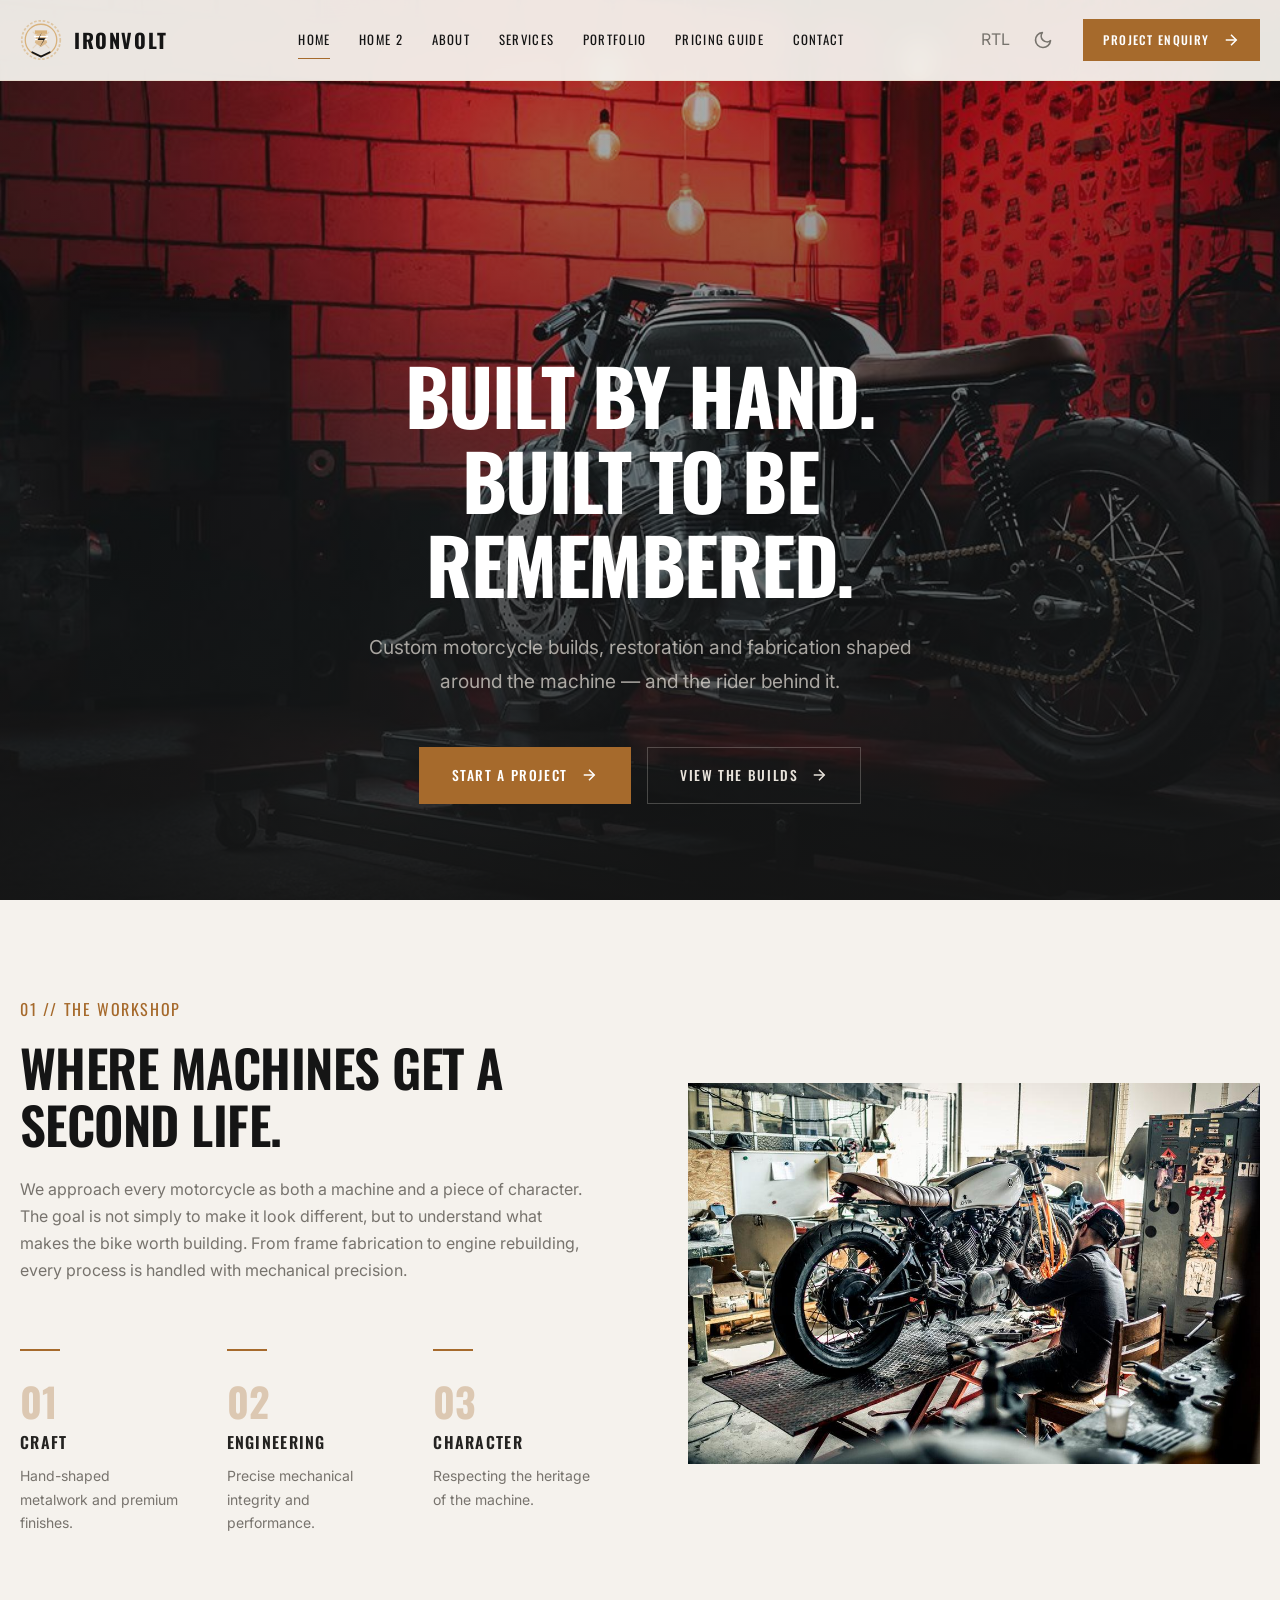
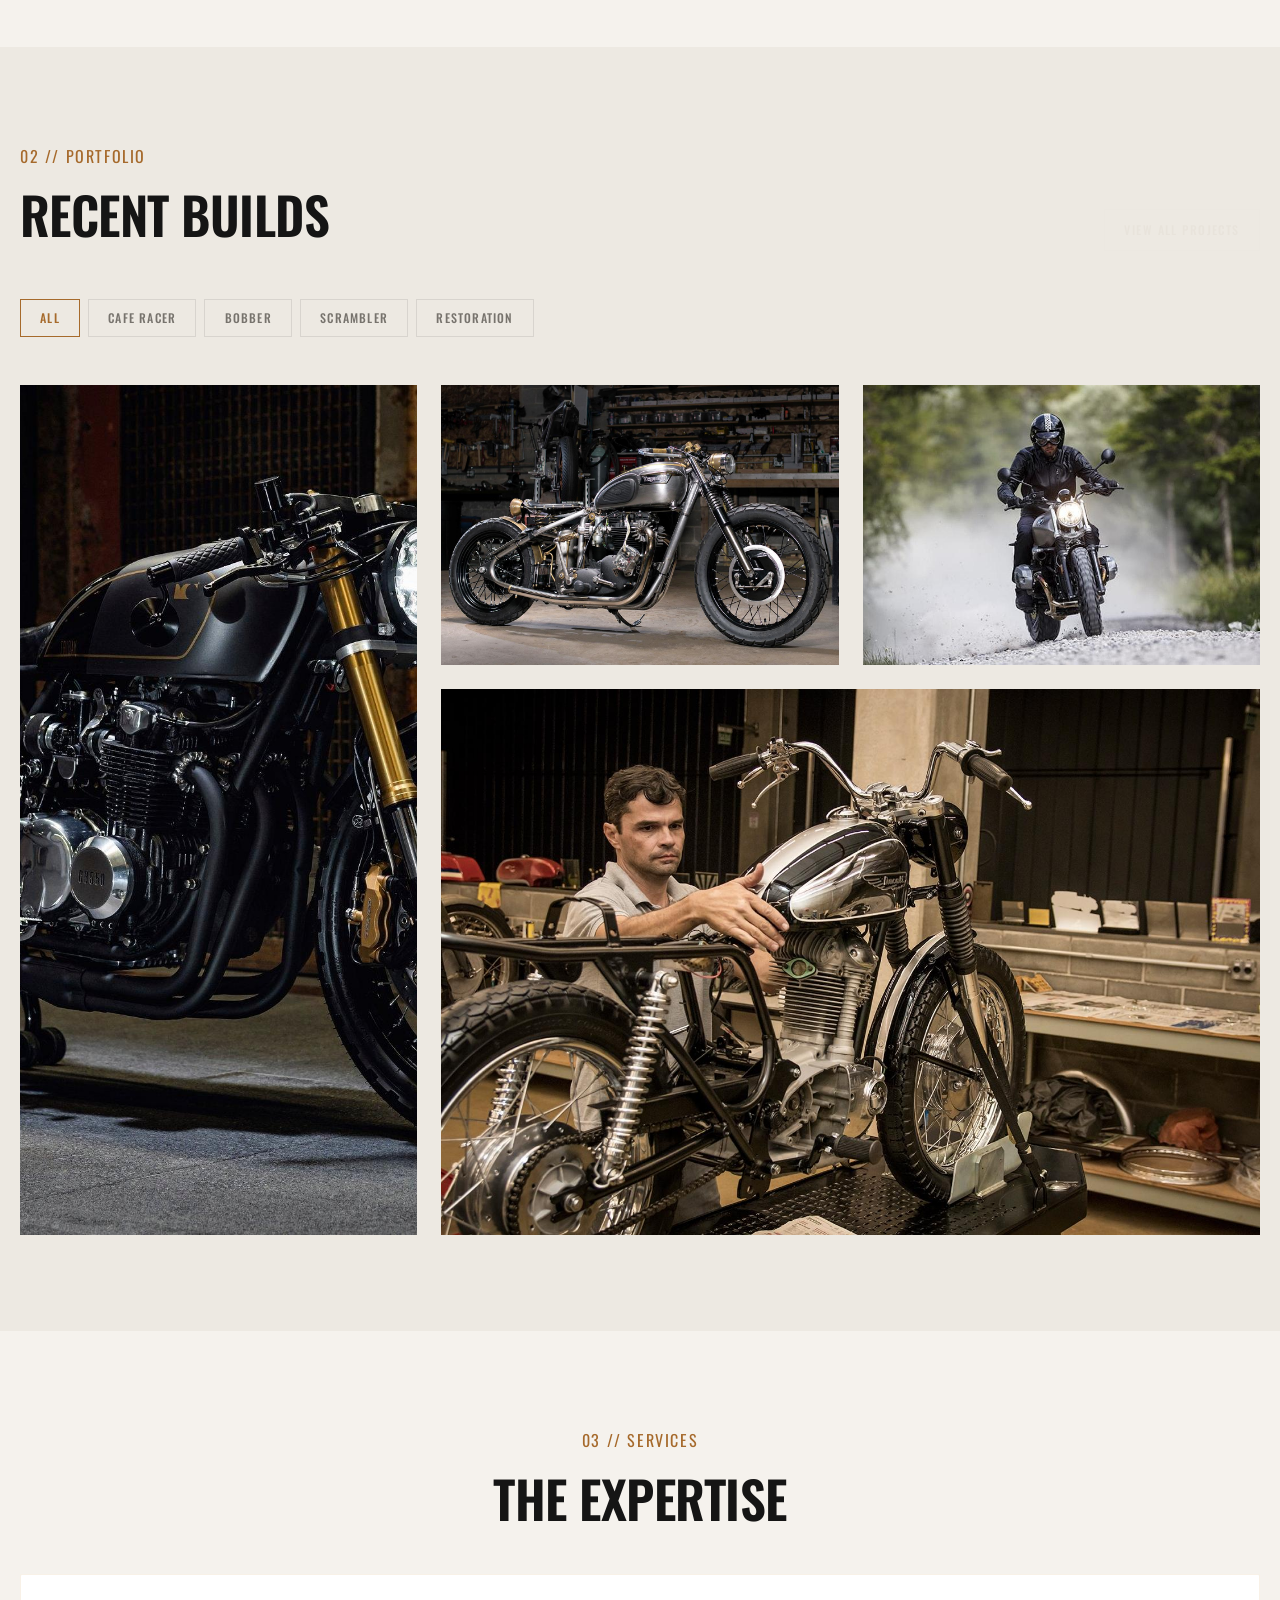
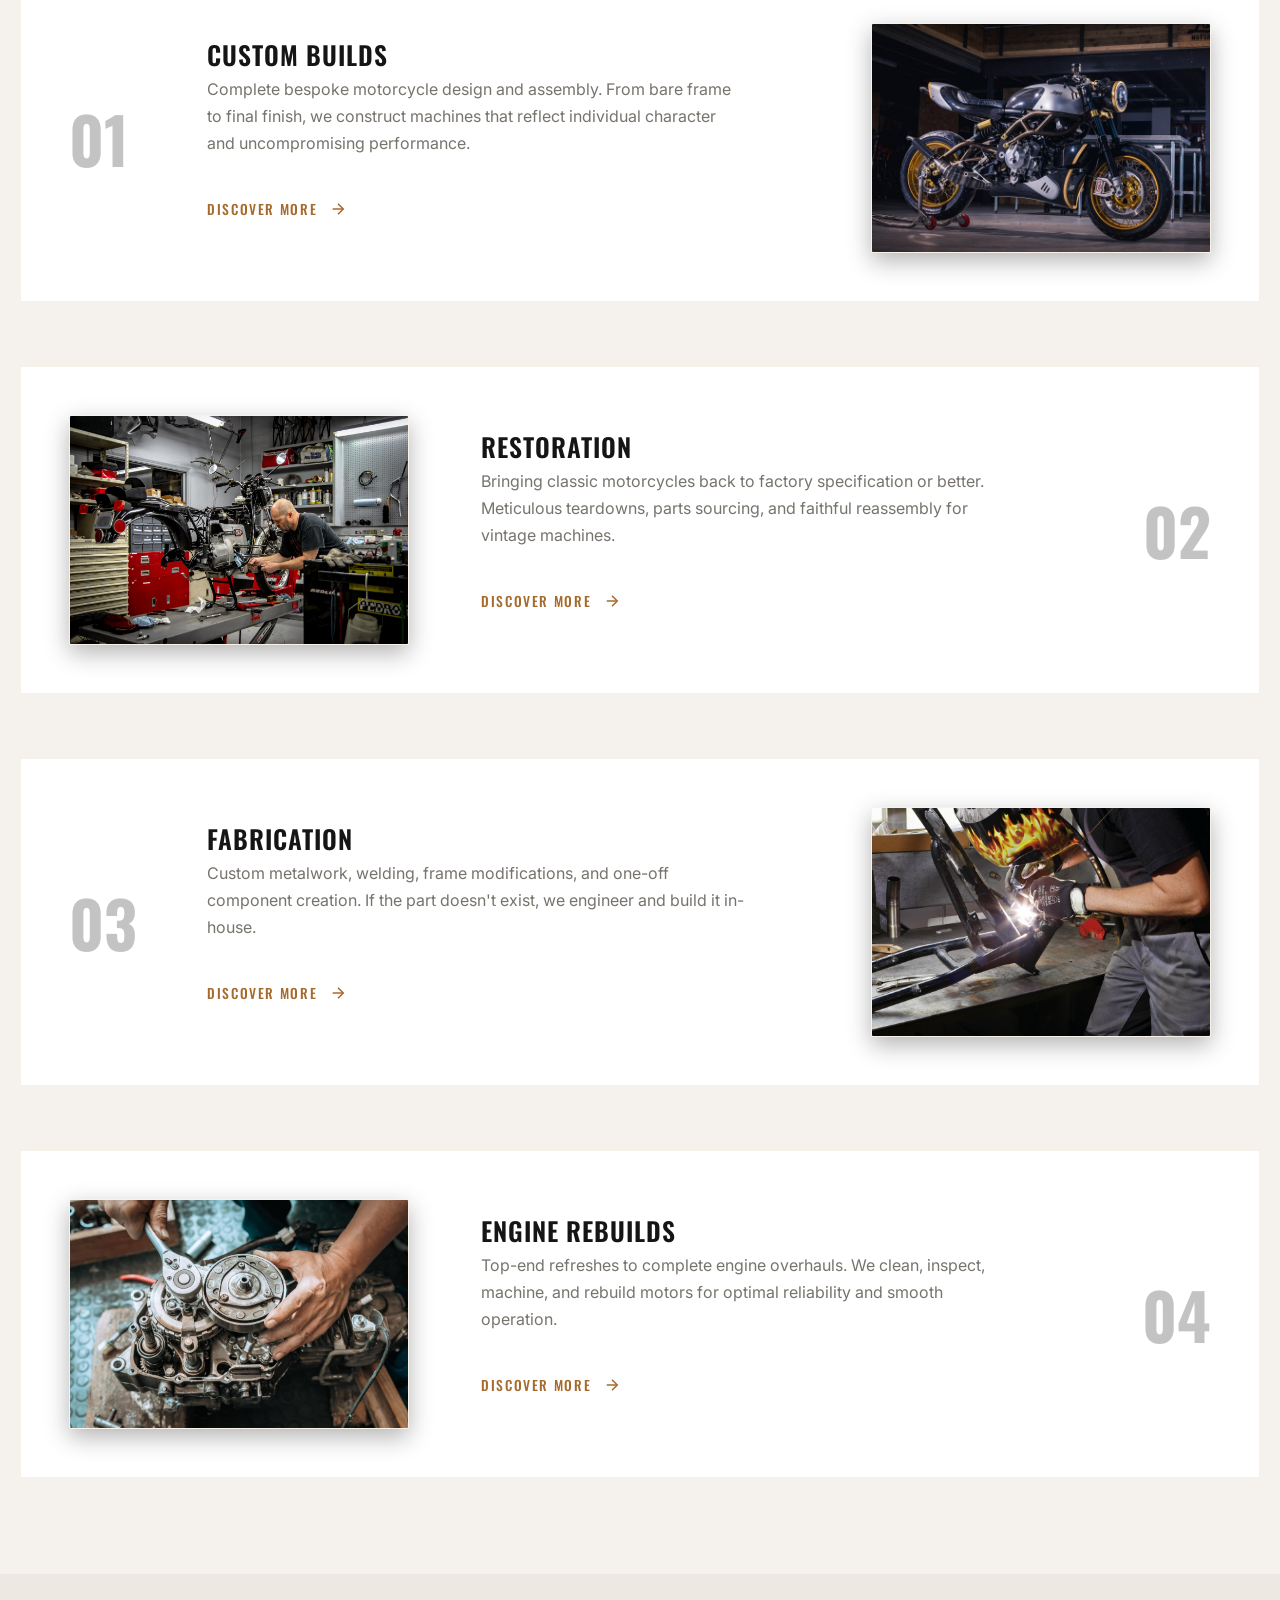
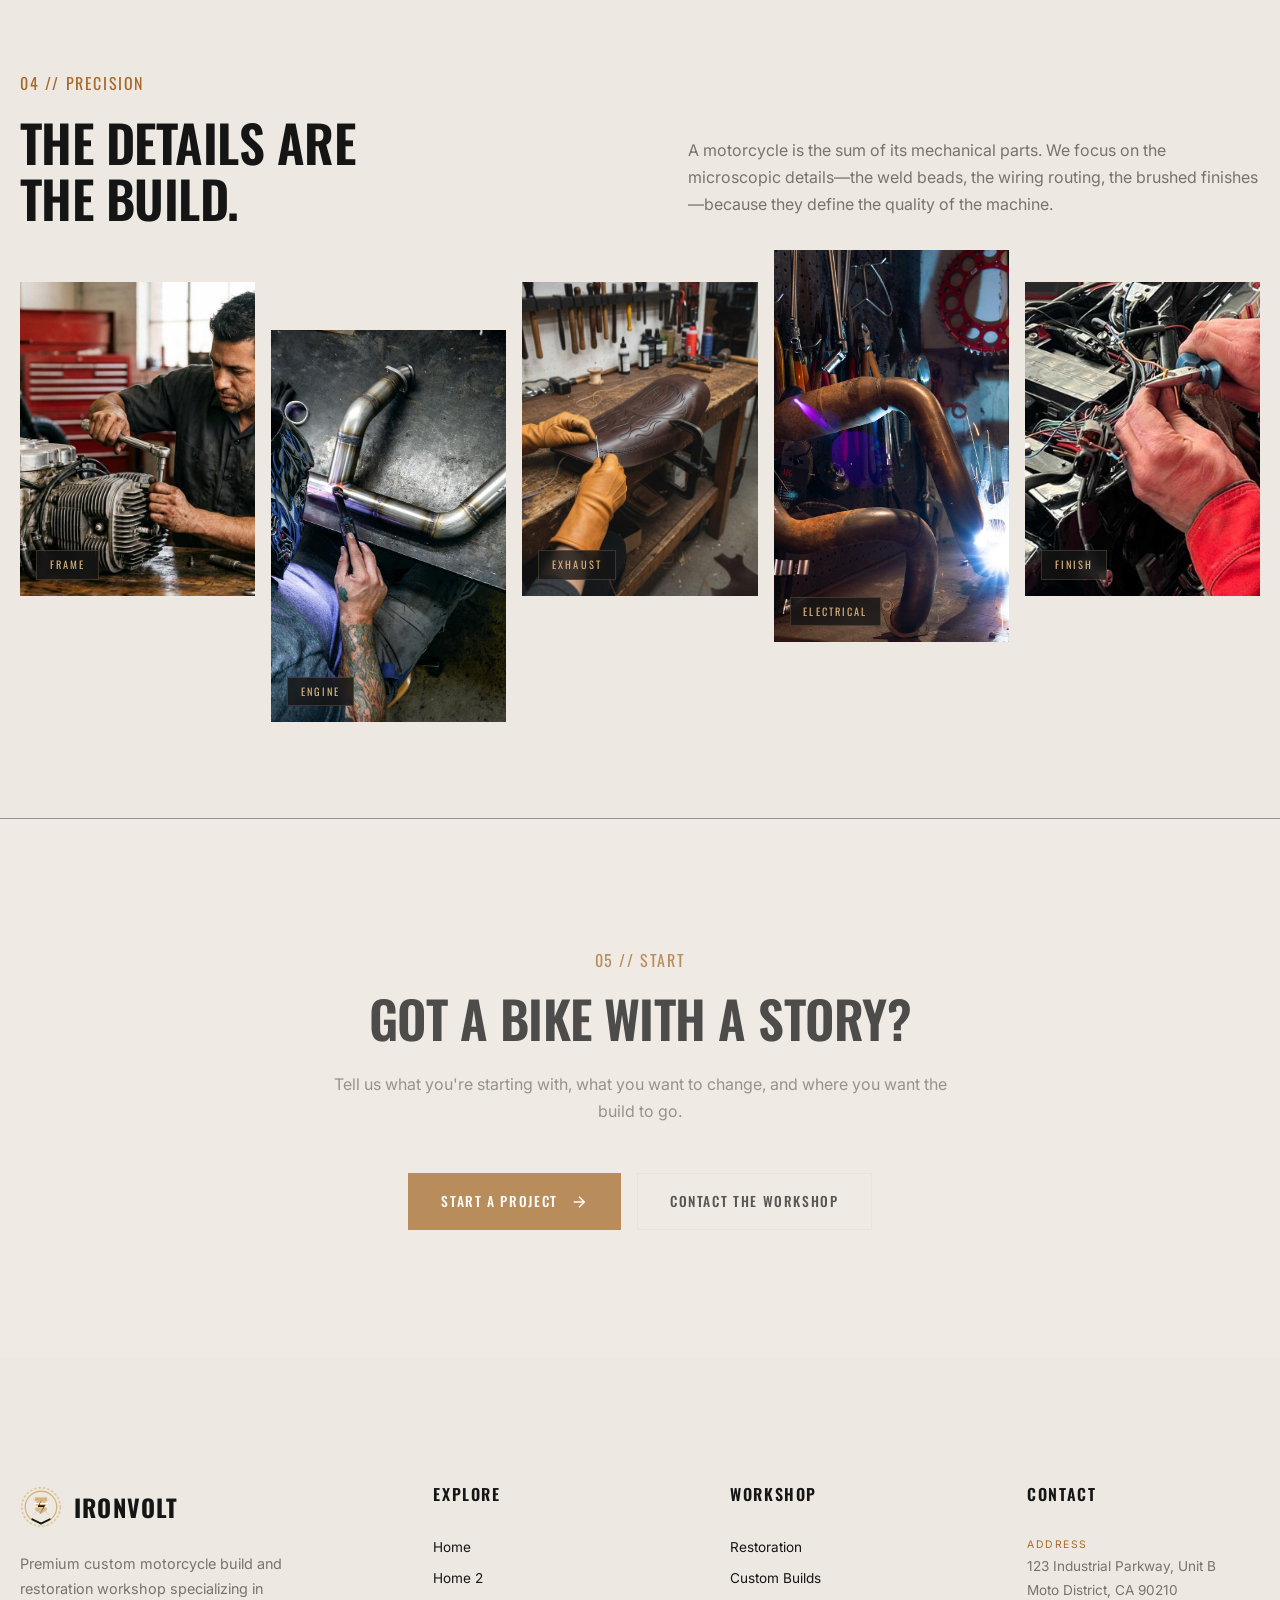
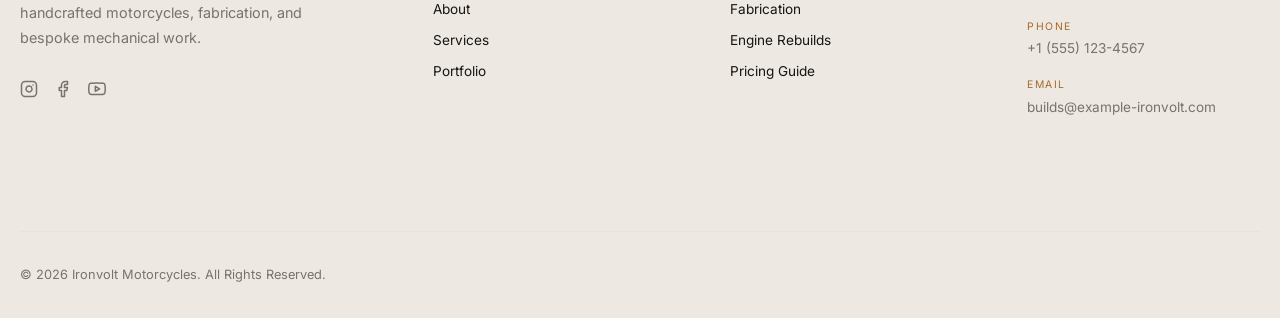
==== commit 932758c6: "correction" ====
--- a/index.html
+++ b/index.html
@@ -520,7 +520,6 @@
             <div class="iv-logo__text" style="text-align: left;">
               <span class="iv-footer__brand-name"
                 style="margin-bottom: 0; line-height: 1; display: block;">IRONVOLT</span>
-              <span class="iv-logo__desc" style="display: block; letter-spacing: 0.18em; font-size: 0.65rem; color: var(--color-primary);">CUSTOMS &amp; RESTORATION</span>
             </div>
           </a>
           <p class="iv-footer__brand-text">Premium custom motorcycle build and restoration workshop specializing in
--- a/assets/css/style.css
+++ b/assets/css/style.css
@@ -110,10 +110,24 @@
 
 html {
     scroll-behavior: smooth;
+    scroll-padding-top: 95px;
     -webkit-text-size-adjust: 100%;
     -moz-text-size-adjust: 100%;
     text-size-adjust: 100%;
 }
+
+@media (max-width: 991px) {
+    html {
+        scroll-padding-top: 90px;
+    }
+}
+
+@media (max-width: 575px) {
+    html {
+        scroll-padding-top: 75px;
+    }
+}
+
 
 body {
     font-family: var(--font-body);
@@ -420,6 +434,21 @@
     color: var(--color-accent);
 }
 
+/* Hero outline button - high contrast & visibility on dark hero section in light and dark mode */
+.iv-hero .iv-btn--outline,
+.iv-hero--split .iv-btn--outline {
+    color: #ffffff !important;
+    border-color: rgba(255, 255, 255, 0.45) !important;
+    background: rgba(255, 255, 255, 0.06);
+}
+
+.iv-hero .iv-btn--outline:hover,
+.iv-hero--split .iv-btn--outline:hover {
+    color: #ffffff !important;
+    border-color: var(--color-secondary) !important;
+    background: var(--color-secondary) !important;
+}
+
 .iv-btn--ghost {
     background: transparent;
     color: var(--color-secondary);
@@ -848,7 +877,9 @@
     }
 
     .iv-logo__desc {
-        display: none;
+        display: block;
+        font-size: 0.52rem;
+        letter-spacing: 0.12em;
     }
 }
 
@@ -924,31 +955,114 @@
     justify-content: center;
 }
 
+.iv-hero--split .iv-hero__actions {
+    justify-content: flex-start;
+}
+
 /* Split Hero (Home 2) */
 .iv-hero--split {
     display: grid;
-    grid-template-columns: 1fr 1fr;
-    min-height: 100vh;
-    padding: 0;
+    grid-template-columns: 1.15fr 0.85fr;
+    min-height: calc(100vh - 80px);
+    max-height: 880px;
+    align-items: center;
+    padding: calc(80px + var(--space-2xl)) var(--space-3xl) var(--space-3xl);
+    gap: var(--space-2xl);
+    background: radial-gradient(circle at 15% 50%, rgba(216, 137, 53, 0.08) 0%, transparent 60%), var(--bg-dark-section);
 }
 
 .iv-hero--split .iv-hero__left {
     display: flex;
     flex-direction: column;
     justify-content: center;
-    padding: calc(80px + var(--space-4xl)) var(--space-4xl) var(--space-4xl);
-    background: var(--bg-dark-section);
+    padding: 0;
+    background: transparent;
 }
 
 .iv-hero--split .iv-hero__right {
     position: relative;
+    display: flex;
+    justify-content: center;
+    align-items: center;
+    width: 100%;
+}
+
+.iv-hero__img-frame {
+    width: 100%;
+    max-width: 540px;
+    height: 480px;
+    position: relative;
+    border-radius: var(--radius-sm);
     overflow: hidden;
-}
-
-.iv-hero--split .iv-hero__right img {
+    border: 1px solid var(--border-color);
+    box-shadow: 0 20px 50px rgba(0, 0, 0, 0.6), 0 0 0 1px rgba(255, 255, 255, 0.05);
+}
+
+.iv-hero__img-frame img {
     width: 100%;
     height: 100%;
     object-fit: cover;
+    object-position: center;
+    transition: transform var(--transition-slow);
+}
+
+.iv-hero__img-frame:hover img {
+    transform: scale(1.03);
+}
+
+.iv-hero__img-badge {
+    position: absolute;
+    bottom: 16px;
+    left: 16px;
+    right: 16px;
+    background: rgba(15, 15, 16, 0.88);
+    backdrop-filter: blur(8px);
+    border: 1px solid rgba(216, 137, 53, 0.4);
+    padding: 10px 14px;
+    display: flex;
+    justify-content: space-between;
+    align-items: center;
+    border-radius: var(--radius-sm);
+}
+
+.iv-hero__img-badge-title {
+    font-family: var(--font-heading);
+    font-size: 0.75rem;
+    letter-spacing: 0.1em;
+    color: var(--color-primary);
+    text-transform: uppercase;
+}
+
+.iv-hero__img-badge-tag {
+    font-size: 0.65rem;
+    letter-spacing: 0.05em;
+    color: var(--text-secondary);
+    text-transform: uppercase;
+}
+
+.iv-hero__stats-bar {
+    display: grid;
+    grid-template-columns: repeat(4, 1fr);
+    gap: var(--space-md);
+    margin-top: var(--space-2xl);
+    padding-top: var(--space-xl);
+    border-top: 1px solid rgba(255, 255, 255, 0.1);
+}
+
+.iv-hero__stat-num {
+    font-family: var(--font-heading);
+    font-size: 1.6rem;
+    font-weight: 700;
+    color: var(--color-primary);
+    line-height: 1;
+}
+
+.iv-hero__stat-label {
+    font-size: 0.7rem;
+    letter-spacing: 0.08em;
+    color: var(--text-secondary);
+    text-transform: uppercase;
+    margin-top: 4px;
 }
 
 .iv-hero__overlays {
@@ -978,17 +1092,98 @@
 }
 
 @media (max-width: 991px) {
-    .iv-hero--split {
+    .iv-hero.iv-hero--split {
         grid-template-columns: 1fr;
+        min-height: auto;
+        max-height: none;
+        overflow: visible;
+        padding-top: calc(80px + var(--space-xl));
+        padding-bottom: var(--space-2xl);
+        padding-inline: var(--space-xl);
+        gap: var(--space-2xl);
     }
 
     .iv-hero--split .iv-hero__left {
-        padding: calc(80px + var(--space-2xl)) var(--space-xl) var(--space-2xl);
-        min-height: 60vh;
+        min-height: auto;
+        padding: 0;
+        display: flex;
+        flex-direction: column;
+        justify-content: center;
+        align-items: center;
+        text-align: center;
+        width: 100%;
+    }
+
+    .iv-hero--split .iv-hero__left .iv-reveal {
+        display: flex;
+        flex-direction: column;
+        align-items: center;
+        text-align: center;
+        width: 100%;
+    }
+
+    .iv-hero--split .iv-hero__title {
+        text-align: center;
+    }
+
+    .iv-hero--split .iv-hero__left p {
+        text-align: center;
+        max-width: 620px;
+        margin-left: auto;
+        margin-right: auto;
+    }
+
+    .iv-hero--split .iv-hero__actions {
+        display: flex;
+        justify-content: center !important;
+        align-items: center;
+        width: 100%;
+        margin-inline: auto;
     }
 
     .iv-hero--split .iv-hero__right {
-        height: 50vh;
+        height: auto;
+        min-height: auto;
+        width: 100%;
+        display: flex;
+        justify-content: center;
+        align-items: center;
+        padding: 0;
+    }
+
+    .iv-hero--split .iv-hero__img-frame {
+        width: 100%;
+        max-width: 540px;
+        height: auto;
+        aspect-ratio: 16/10;
+        margin: 0 auto;
+    }
+}
+
+@media (max-width: 575px) {
+    .iv-hero.iv-hero--split {
+        padding-top: calc(75px + var(--space-lg));
+        padding-bottom: var(--space-xl);
+        padding-inline: var(--space-md);
+        gap: var(--space-xl);
+    }
+
+    .iv-hero--split .iv-hero__actions {
+        flex-direction: column;
+        align-items: center;
+        gap: var(--space-sm);
+        width: 100%;
+    }
+
+    .iv-hero--split .iv-hero__actions .iv-btn {
+        width: 100%;
+        max-width: 320px;
+        justify-content: center;
+    }
+
+    .iv-hero--split .iv-hero__img-frame {
+        max-width: 100%;
+        aspect-ratio: 4/3;
     }
 }
 
@@ -1240,63 +1435,106 @@
 
 .iv-service-card {
     display: grid;
-    grid-template-columns: auto 1fr auto;
+    grid-template-columns: auto 1fr 340px;
     gap: var(--space-2xl);
-    align-items: start;
-    padding-bottom: var(--space-3xl);
-    border-bottom: 1px solid var(--border-color);
-}
-
-.iv-service-card:nth-child(even) {
-    direction: ltr;
-}
-
-[dir="rtl"] .iv-service-card:nth-child(even) {
-    direction: rtl;
+    align-items: center;
+    padding: var(--space-2xl);
+    background: var(--bg-card);
+    border: 1px solid var(--border-color);
+    border-radius: var(--radius-sm);
+    transition: border-color var(--transition-normal), box-shadow var(--transition-normal);
+}
+
+.iv-service-card:hover {
+    border-color: var(--color-primary);
+    box-shadow: 0 10px 30px rgba(0, 0, 0, 0.25);
 }
 
 .iv-service-card__number {
     font-family: var(--font-heading);
-    font-size: clamp(3rem, 6vw, 5rem);
+    font-size: clamp(3rem, 5vw, 4.5rem);
     font-weight: 700;
-    color: var(--color-secondary);
-    opacity: 0.15;
+    color: var(--color-primary);
+    opacity: 0.25;
     line-height: 1;
+    min-width: 90px;
 }
 
 .iv-service-card__content {
-    max-width: 500px;
+    max-width: 540px;
 }
 
 .iv-service-card__title {
-    margin-bottom: var(--space-md);
+    margin-bottom: var(--space-sm);
+    font-size: 1.6rem;
+    letter-spacing: 0.04em;
 }
 
 .iv-service-card__desc {
     margin-bottom: var(--space-lg);
+    line-height: 1.7;
+    color: var(--text-secondary);
+}
+
+.iv-service-card__img-wrap {
+    width: 340px;
+    height: 230px;
+    border-radius: var(--radius-sm);
+    overflow: hidden;
+    position: relative;
+    border: 1px solid var(--border-color);
+    box-shadow: 0 8px 24px rgba(0, 0, 0, 0.3);
+    flex-shrink: 0;
 }
 
 .iv-service-card__img {
-    width: 200px;
-    height: 200px;
+    width: 100%;
+    height: 100%;
     object-fit: cover;
     transition: transform var(--transition-slow);
+    display: block;
 }
 
 .iv-service-card:hover .iv-service-card__img {
-    transform: scale(1.03);
-}
-
-@media (max-width: 767px) {
+    transform: scale(1.05);
+}
+
+/* Alternating layout on desktop for even cards */
+@media (min-width: 992px) {
+    .iv-service-card:nth-child(even) {
+        grid-template-columns: 340px 1fr auto;
+    }
+
+    .iv-service-card:nth-child(even) .iv-service-card__img-wrap {
+        order: 1;
+    }
+
+    .iv-service-card:nth-child(even) .iv-service-card__content {
+        order: 2;
+        padding-inline-start: var(--space-lg);
+    }
+
+    .iv-service-card:nth-child(even) .iv-service-card__number {
+        order: 3;
+        text-align: right;
+    }
+}
+
+@media (max-width: 991px) {
     .iv-service-card {
         grid-template-columns: 1fr;
         gap: var(--space-lg);
-    }
-
-    .iv-service-card__img {
+        padding: var(--space-xl);
+    }
+
+    .iv-service-card__img-wrap {
         width: 100%;
-        height: 250px;
+        height: 240px;
         order: -1;
+    }
+
+    .iv-service-card__number {
+        min-width: auto;
     }
 }
 
@@ -1692,12 +1930,48 @@
     letter-spacing: 0.05em;
 }
 
+.iv-parts-item__thumb {
+    width: 52px;
+    height: 52px;
+    border-radius: var(--radius-sm);
+    object-fit: cover;
+    flex-shrink: 0;
+    border: 1px solid var(--border-color);
+}
+
 .iv-parts-detail {
     background: var(--bg-card);
     border: 1px solid var(--border-color);
     padding: var(--space-2xl);
     position: sticky;
     top: 100px;
+    border-radius: var(--radius-sm);
+}
+
+.iv-parts-detail__media {
+    width: 100%;
+    height: 280px;
+    position: relative;
+    border-radius: var(--radius-sm);
+    overflow: hidden;
+    margin-bottom: var(--space-lg);
+    border: 1px solid var(--border-color);
+}
+
+.iv-parts-detail__img {
+    width: 100%;
+    height: 100%;
+    object-fit: cover;
+    display: block;
+    transition: opacity 0.3s ease, transform 0.4s ease;
+}
+
+.iv-parts-detail:hover .iv-parts-detail__img {
+    transform: scale(1.03);
+}
+
+.iv-parts-detail__badge {
+    display: none !important;
 }
 
 .iv-parts-detail__title {
@@ -3181,6 +3455,8 @@
     transform: translateY(10px);
     transition: all var(--transition-base);
     border: none;
+    border-radius: var(--radius-sm);
+    box-shadow: 0 4px 16px rgba(0, 0, 0, 0.35);
 }
 
 .iv-back-to-top.visible {
@@ -3197,6 +3473,31 @@
     width: 20px;
     height: 20px;
 }
+
+@media (max-width: 991px) {
+    .iv-back-to-top {
+        bottom: 1.25rem;
+        inset-inline-end: 1.15rem;
+        width: 40px;
+        height: 40px;
+    }
+}
+
+@media (max-width: 575px) {
+    .iv-back-to-top {
+        bottom: 1rem;
+        inset-inline-end: 0.85rem;
+        width: 38px;
+        height: 38px;
+        box-shadow: 0 4px 14px rgba(0, 0, 0, 0.5);
+    }
+
+    .iv-back-to-top svg {
+        width: 18px;
+        height: 18px;
+    }
+}
+
 
 /* ----------------------------------------
    26. CTA SECTION
@@ -3878,8 +4179,10 @@
         text-align: center;
     }
 
+    .iv-hero--split .iv-hero__actions,
     .iv-hero--split .iv-hero__left .iv-hero__actions {
         justify-content: center !important;
+        margin-inline: auto;
     }
 }
 
@@ -4086,14 +4389,22 @@
     color: var(--text-secondary);
 }
 
-/* Pricing page — right side estimator fills full height with more space */
+/* Pricing page — 01 // PROJECT SCOPE Section Fully Responsive */
 .iv-pricing-scope-grid {
+    display: grid;
+    grid-template-columns: 1fr 1fr;
+    gap: 4.5rem;
     align-items: stretch;
 }
 
-.iv-pricing-scope-grid>div:last-child {
+.iv-pricing-scope-grid > div:last-child {
     display: flex;
     flex-direction: column;
+}
+
+.iv-pricing-scope-sticky {
+    position: sticky;
+    top: 100px;
 }
 
 .iv-estimator--full {
@@ -4138,13 +4449,598 @@
     margin-top: auto;
 }
 
-@media (max-width: 767px) {
+@media (max-width: 991px) {
+    .iv-pricing-scope-grid {
+        grid-template-columns: 1fr !important;
+        gap: 2.5rem !important;
+    }
+
+    .iv-pricing-scope-sticky {
+        position: static !important;
+        top: auto !important;
+    }
+
+    .iv-pricing-estimator-col {
+        width: 100% !important;
+        max-width: 100% !important;
+    }
+
     .iv-estimator--full {
-        padding: 1.5rem !important;
+        padding: 2rem !important;
+    }
+}
+
+@media (max-width: 575px) {
+    .iv-pricing-scope-grid {
+        gap: 1.75rem !important;
+        display: flex !important;
+        flex-direction: column !important;
+        width: 100% !important;
+    }
+
+    .iv-pricing-scope-grid > div {
+        width: 100% !important;
+        max-width: 100% !important;
+    }
+
+    .iv-pricing-estimator-col {
+        width: 100% !important;
+        max-width: 100% !important;
+    }
+
+    .iv-estimator--full {
+        padding: 1.25rem 1rem !important;
+        border-radius: var(--radius-sm);
+        width: 100% !important;
+        max-width: 100% !important;
+        box-sizing: border-box !important;
+    }
+
+    .iv-estimator--full .iv-form {
+        width: 100% !important;
+        gap: 1.15rem;
+    }
+
+    .iv-estimator--full .iv-form__group {
+        width: 100% !important;
+        max-width: 100% !important;
+    }
+
+    .iv-estimator--full .iv-form__label {
+        font-size: 0.82rem;
+        margin-bottom: 0.35rem;
+        line-height: 1.35;
+    }
+
+    .iv-estimator--full .iv-form__select {
+        width: 100% !important;
+        max-width: 100% !important;
+        box-sizing: border-box !important;
+        padding: 0.75rem 2rem 0.75rem 0.75rem !important;
+        font-size: 0.82rem !important;
+        text-overflow: ellipsis;
+        white-space: nowrap;
+        overflow: hidden;
+    }
+
+    .iv-estimator-result-card {
+        padding: 1rem !important;
+        margin-top: 1.25rem !important;
+        width: 100% !important;
+        box-sizing: border-box !important;
+    }
+
+    .iv-estimator-result-card #estScope {
+        font-size: 1.15rem !important;
+        word-break: break-word;
+    }
+
+    .iv-estimator--full .iv-btn {
+        font-size: 0.85rem !important;
+        padding: 0.85rem 1rem !important;
+        min-height: 48px;
+        width: 100% !important;
+    }
+
+    .iv-pricing-scope-grid h2,
+    .iv-pricing-scope__heading {
+        font-size: 1.85rem !important;
+        line-height: 1.1 !important;
     }
 }
 
 /* Social icons margin in first column */
 .iv-footer__grid > div:first-child .iv-footer__social {
     margin-top: var(--space-lg);
-}+}
+
+/* ----------------------------------------
+   39. HEADING VISIBILITY IN DARK MODE
+   ---------------------------------------- */
+[data-theme="dark"] .iv-section--dark h2,
+[data-theme="dark"] .iv-section-heading--high-contrast,
+[data-theme="dark"] h2.iv-section-heading--high-contrast {
+    color: #F5F2ED !important;
+}
+
+[data-theme="dark"] .iv-section--dark .section-number {
+    color: var(--color-secondary) !important;
+}
+
+[data-theme="dark"] .iv-section--dark p.text-muted,
+[data-theme="dark"] .iv-section--dark .text-muted {
+    color: #B5B0A6 !important;
+}
+
+/* ----------------------------------------
+   40. ABOUT PAGE — UNIQUE SECTION RESPONSIVE
+   ---------------------------------------- */
+
+/* Desktop grid: 2 columns side-by-side */
+.iv-unique-grid {
+    display: grid;
+    grid-template-columns: 1fr 1fr;
+    gap: 4rem;
+    align-items: center;
+}
+
+/* Stats row: 3 columns on desktop */
+.iv-unique-stats {
+    display: grid;
+    grid-template-columns: repeat(3, 1fr);
+    gap: 1.5rem;
+    margin-top: 2.5rem;
+    padding-top: 2rem;
+    border-top: 1px solid var(--border-color);
+}
+
+/* Image: desktop fixed height */
+.iv-unique-img {
+    width: 100%;
+    height: 520px;
+    object-fit: cover;
+    display: block;
+}
+
+/* Tablet: 1 col layout, full-width image */
+@media (max-width: 991px) {
+    .iv-unique-grid {
+        grid-template-columns: 1fr;
+        gap: 2.5rem;
+    }
+
+    .iv-unique-img {
+        height: auto;
+        aspect-ratio: 16/10;
+        width: 100%;
+    }
+}
+
+/* Mobile: stats 1 col per row, smaller gap */
+@media (max-width: 575px) {
+    .iv-unique-stats {
+        grid-template-columns: 1fr;
+        gap: 1.25rem;
+    }
+
+    .iv-unique-img {
+        aspect-ratio: 4/3;
+    }
+}
+
+/* ----------------------------------------
+   41. ABOUT PAGE — HOW WE TEST section
+       dark mode numbers white
+   ---------------------------------------- */
+
+/* The big stat number (e.g. +25%, -42 KG) should be white in dark mode */
+[data-theme="dark"] .iv-test-stat-num {
+    color: #ffffff !important;
+}
+
+/* Light mode: keep as gold/primary */
+.iv-test-stat-num {
+    color: var(--color-primary);
+}
+
+/* ----------------------------------------
+   42. HOME-2 MOBILE — Additional Responsive
+   ---------------------------------------- */
+
+/* Parts table: stack on mobile */
+@media (max-width: 575px) {
+    .iv-parts-table {
+        grid-template-columns: 1fr;
+        gap: var(--space-xl);
+    }
+
+    .iv-parts-detail {
+        position: static;
+    }
+
+    .iv-parts-item {
+        padding: var(--space-md);
+    }
+}
+
+/* Build selector: full-width on mobile */
+@media (max-width: 575px) {
+    .iv-build-selector__content.active {
+        grid-template-columns: 1fr;
+        gap: var(--space-xl);
+    }
+
+    .iv-build-selector__img {
+        height: 240px;
+        width: 100%;
+    }
+
+    .iv-build-selector__tabs {
+        gap: 0;
+    }
+
+    .iv-build-selector__tab {
+        padding: var(--space-sm) var(--space-md);
+        font-size: 0.78rem;
+    }
+}
+
+/* BA Slider: proper height on mobile */
+@media (max-width: 575px) {
+    .iv-ba-slider {
+        max-width: 100%;
+    }
+}
+
+/* Timeline: 1 col on mobile already handled, ensure no overflow */
+@media (max-width: 575px) {
+    .iv-timeline__step {
+        min-width: 0;
+    }
+
+    img.iv-timeline__image {
+        aspect-ratio: 4/3;
+    }
+}
+
+/* CTA section buttons: full width centered on mobile */
+@media (max-width: 575px) {
+    .iv-cta__actions .iv-btn {
+        width: 100%;
+        justify-content: center;
+    }
+}
+
+/* -------------------------------------------------------------
+   43. COMPREHENSIVE MOBILE RESPONSIVE SUITE (ALL PAGES)
+   ------------------------------------------------------------- */
+
+/* Global Mobile Overflow Safeguards */
+html, body {
+    overflow-x: hidden !important;
+    max-width: 100vw;
+}
+
+img, video, iframe {
+    max-width: 100%;
+    height: auto;
+}
+
+/* Tablet adjustments (max-width: 991px) */
+@media (max-width: 991px) {
+    /* Services page service blocks */
+    .iv-service-block {
+        grid-template-columns: 1fr !important;
+        gap: var(--space-xl) !important;
+    }
+
+    .iv-service-block__img {
+        flex: none !important;
+        width: 100% !important;
+        max-width: 100% !important;
+        height: 320px !important;
+        min-height: unset !important;
+        order: 0 !important;
+    }
+
+    .iv-service-block--reverse .iv-service-block__img {
+        order: 0 !important;
+    }
+
+    .iv-service-block__content {
+        padding: var(--space-xl) var(--space-md) !important;
+    }
+
+    /* Home-2 parts table tablet */
+    .iv-parts-table {
+        grid-template-columns: 1fr !important;
+        gap: var(--space-xl) !important;
+    }
+
+    .iv-parts-detail {
+        position: static !important;
+    }
+
+    /* General split layout on tablet */
+    .iv-split {
+        grid-template-columns: 1fr !important;
+        gap: var(--space-2xl) !important;
+    }
+
+    /* Featured Project on tablet */
+    .iv-featured-project {
+        grid-template-columns: 1fr !important;
+        gap: var(--space-xl) !important;
+    }
+
+    .iv-featured-project__img {
+        height: 320px !important;
+    }
+
+    /* Hero top spacing for tablet to prevent header touching top text */
+    .iv-hero {
+        padding-top: calc(85px + var(--space-xl)) !important;
+    }
+
+    .iv-hero--split {
+        padding-top: calc(85px + var(--space-xl)) !important;
+    }
+
+    .iv-hero--page {
+        padding-top: calc(85px + var(--space-2xl)) !important;
+    }
+
+    /* Footer clearance for tablet so scroll-to-top button never touches footer text */
+    .iv-footer {
+        padding-bottom: 4rem !important;
+    }
+}
+
+
+/* Mobile adjustments (max-width: 575px) */
+@media (max-width: 575px) {
+    /* Container padding */
+    .iv-container {
+        width: calc(100% - 28px) !important;
+        padding-inline: 0 !important;
+    }
+
+    /* Section padding */
+    .iv-section {
+        padding-block: var(--space-3xl) !important;
+    }
+
+    /* Typography scaling */
+    h1 {
+        font-size: clamp(2rem, 8vw, 2.75rem) !important;
+    }
+
+    h2 {
+        font-size: clamp(1.65rem, 6vw, 2.15rem) !important;
+    }
+
+    h3 {
+        font-size: clamp(1.2rem, 4.5vw, 1.45rem) !important;
+    }
+
+    .section-number {
+        font-size: 0.8rem !important;
+        letter-spacing: 0.08em !important;
+    }
+
+    /* Buttons global mobile sizing */
+    .iv-btn {
+        min-height: 46px;
+        padding: 0.75rem 1.25rem;
+        font-size: 0.8rem;
+    }
+
+    /* Inner Page Hero */
+    .iv-hero--page {
+        min-height: 45vh !important;
+        height: auto !important;
+        padding-top: calc(75px + var(--space-2xl)) !important;
+        padding-bottom: var(--space-2xl) !important;
+    }
+
+    .iv-hero--page .iv-hero__title {
+        font-size: clamp(1.85rem, 7.5vw, 2.5rem) !important;
+    }
+
+    .iv-hero--page .iv-hero__subtitle {
+        font-size: 0.88rem !important;
+        line-height: 1.6 !important;
+    }
+
+    /* Home-1 Service Cards */
+    .iv-service-card {
+        padding: var(--space-lg) var(--space-md) !important;
+        gap: var(--space-md) !important;
+    }
+
+    .iv-service-card__img-wrap {
+        height: 200px !important;
+    }
+
+    .iv-service-card__number {
+        font-size: 2.2rem !important;
+    }
+
+    /* Home-1 Engineering Detail Grid */
+    .iv-engineering__grid {
+        grid-template-columns: 1fr 1fr !important;
+        gap: var(--space-sm) !important;
+    }
+
+    /* Home-2 Parts Detail Buttons */
+    .iv-parts-detail .d-flex {
+        flex-direction: column !important;
+        width: 100% !important;
+        gap: 0.75rem !important;
+    }
+
+    .iv-parts-detail .d-flex .iv-btn {
+        width: 100% !important;
+        justify-content: center !important;
+        text-align: center !important;
+    }
+
+    .iv-parts-detail__media {
+        height: 220px !important;
+    }
+
+    .iv-parts-detail__title {
+        font-size: 1.35rem !important;
+    }
+
+    .iv-parts-item__thumb {
+        width: 48px !important;
+        height: 48px !important;
+    }
+
+    .iv-parts-item__name {
+        font-size: 0.88rem !important;
+    }
+
+    /* Home-2 Build Selector */
+    .iv-build-selector__tabs {
+        display: flex !important;
+        overflow-x: auto !important;
+        -webkit-overflow-scrolling: touch !important;
+        scrollbar-width: none !important;
+        width: 100% !important;
+        margin-bottom: var(--space-xl) !important;
+    }
+
+    .iv-build-selector__tab {
+        flex-shrink: 0 !important;
+        padding: var(--space-sm) var(--space-md) !important;
+        font-size: 0.78rem !important;
+    }
+
+    .iv-build-selector__info .iv-btn {
+        width: 100% !important;
+        justify-content: center !important;
+        margin-top: 1.25rem !important;
+    }
+
+    /* Services Page Service Blocks */
+    .iv-service-block__img {
+        height: 220px !important;
+    }
+
+    .iv-service-block__number {
+        font-size: 2.75rem !important;
+        margin-bottom: var(--space-xs) !important;
+    }
+
+    .iv-service-block__content h2 {
+        font-size: 1.5rem !important;
+    }
+
+    .iv-service-block__content .iv-btn {
+        width: 100% !important;
+        justify-content: center !important;
+    }
+
+    .iv-service-block__list-item {
+        font-size: 0.82rem !important;
+    }
+
+    /* Portfolio Page Filters & Gallery */
+    .iv-gallery__filters {
+        justify-content: flex-start !important;
+        overflow-x: auto !important;
+        flex-wrap: nowrap !important;
+        -webkit-overflow-scrolling: touch !important;
+        scrollbar-width: none !important;
+        padding-bottom: 0.5rem !important;
+        width: 100% !important;
+    }
+
+    .iv-gallery__filter {
+        flex-shrink: 0 !important;
+        padding: 0.45rem 0.85rem !important;
+        font-size: 0.75rem !important;
+    }
+
+    .iv-featured-project__img {
+        height: 220px !important;
+    }
+
+    .iv-featured-project__meta-item {
+        flex-direction: column !important;
+        gap: 0.25rem !important;
+        align-items: flex-start !important;
+    }
+
+    /* Contact Page */
+    .iv-form .iv-form__group--full > .iv-btn,
+    .iv-form button[type="submit"] {
+        width: 100% !important;
+        justify-content: center !important;
+    }
+
+    /* About Page Visit Atelier buttons */
+    .iv-split .d-flex.flex-wrap.gap-3 {
+        flex-direction: column !important;
+        width: 100% !important;
+    }
+
+    .iv-split .d-flex.flex-wrap.gap-3 .iv-btn {
+        width: 100% !important;
+        justify-content: center !important;
+    }
+
+    /* Pricing Page Investment Tiers */
+    .iv-investment-tiers-grid > div > div {
+        padding: 1.75rem 1.25rem !important;
+    }
+
+    /* Common FAQ Details elements */
+    details summary {
+        font-size: 0.92rem !important;
+        padding-block: 0.25rem !important;
+    }
+
+    /* Footer adjustments: prevent scroll-top button from touching text */
+    .iv-footer {
+        padding-top: var(--space-3xl) !important;
+        padding-bottom: 5.5rem !important;
+    }
+
+    .iv-footer__grid {
+        gap: var(--space-xl) !important;
+    }
+
+    .iv-footer__brand-text {
+        max-width: 100% !important;
+    }
+
+    .iv-footer__bottom {
+        padding-block: var(--space-lg) !important;
+        padding-bottom: 2.5rem !important;
+        gap: var(--space-md) !important;
+    }
+
+    .iv-footer__bottom-links {
+        justify-content: center !important;
+        gap: var(--space-md) !important;
+    }
+}
+
+/* Extra small mobile (< 380px) */
+@media (max-width: 379px) {
+    .iv-engineering__grid {
+        grid-template-columns: 1fr !important;
+    }
+
+    .iv-materials {
+        grid-template-columns: 1fr !important;
+    }
+
+    .iv-quality {
+        grid-template-columns: 1fr !important;
+    }
+}
+
